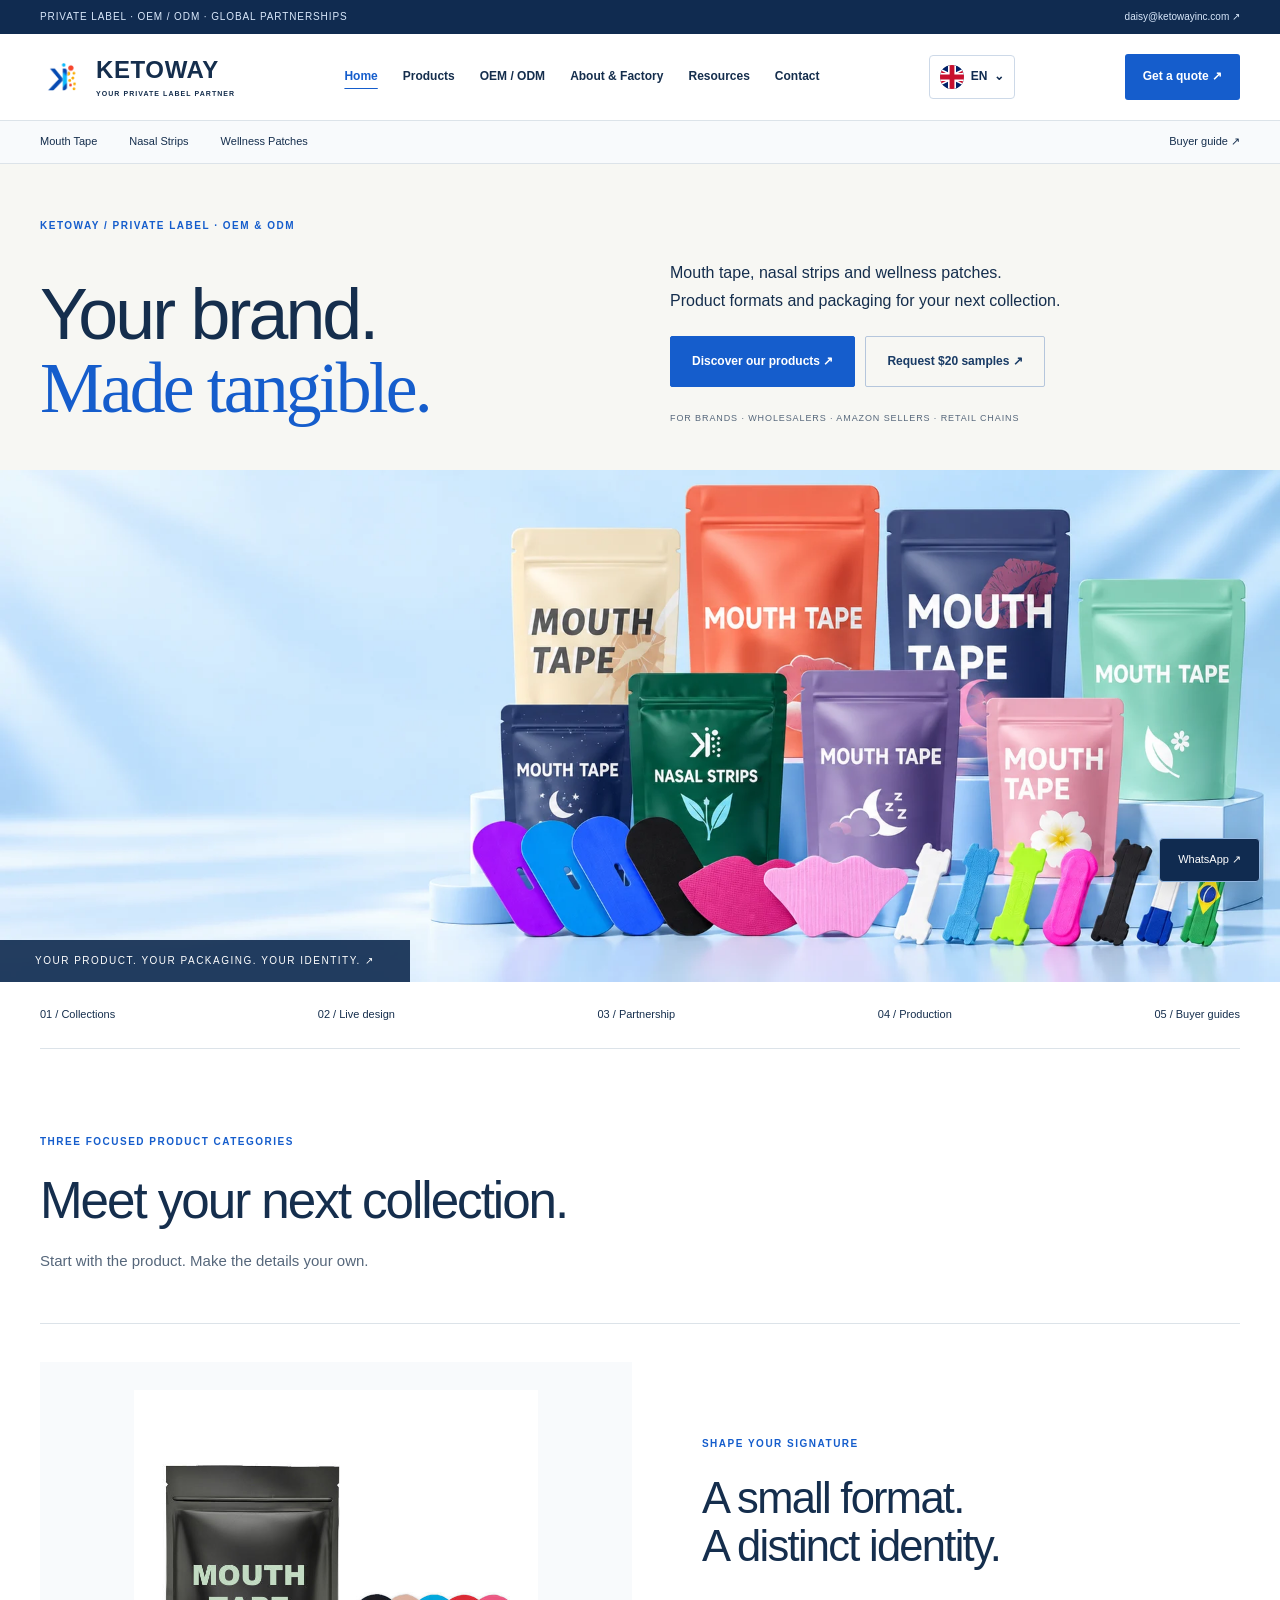
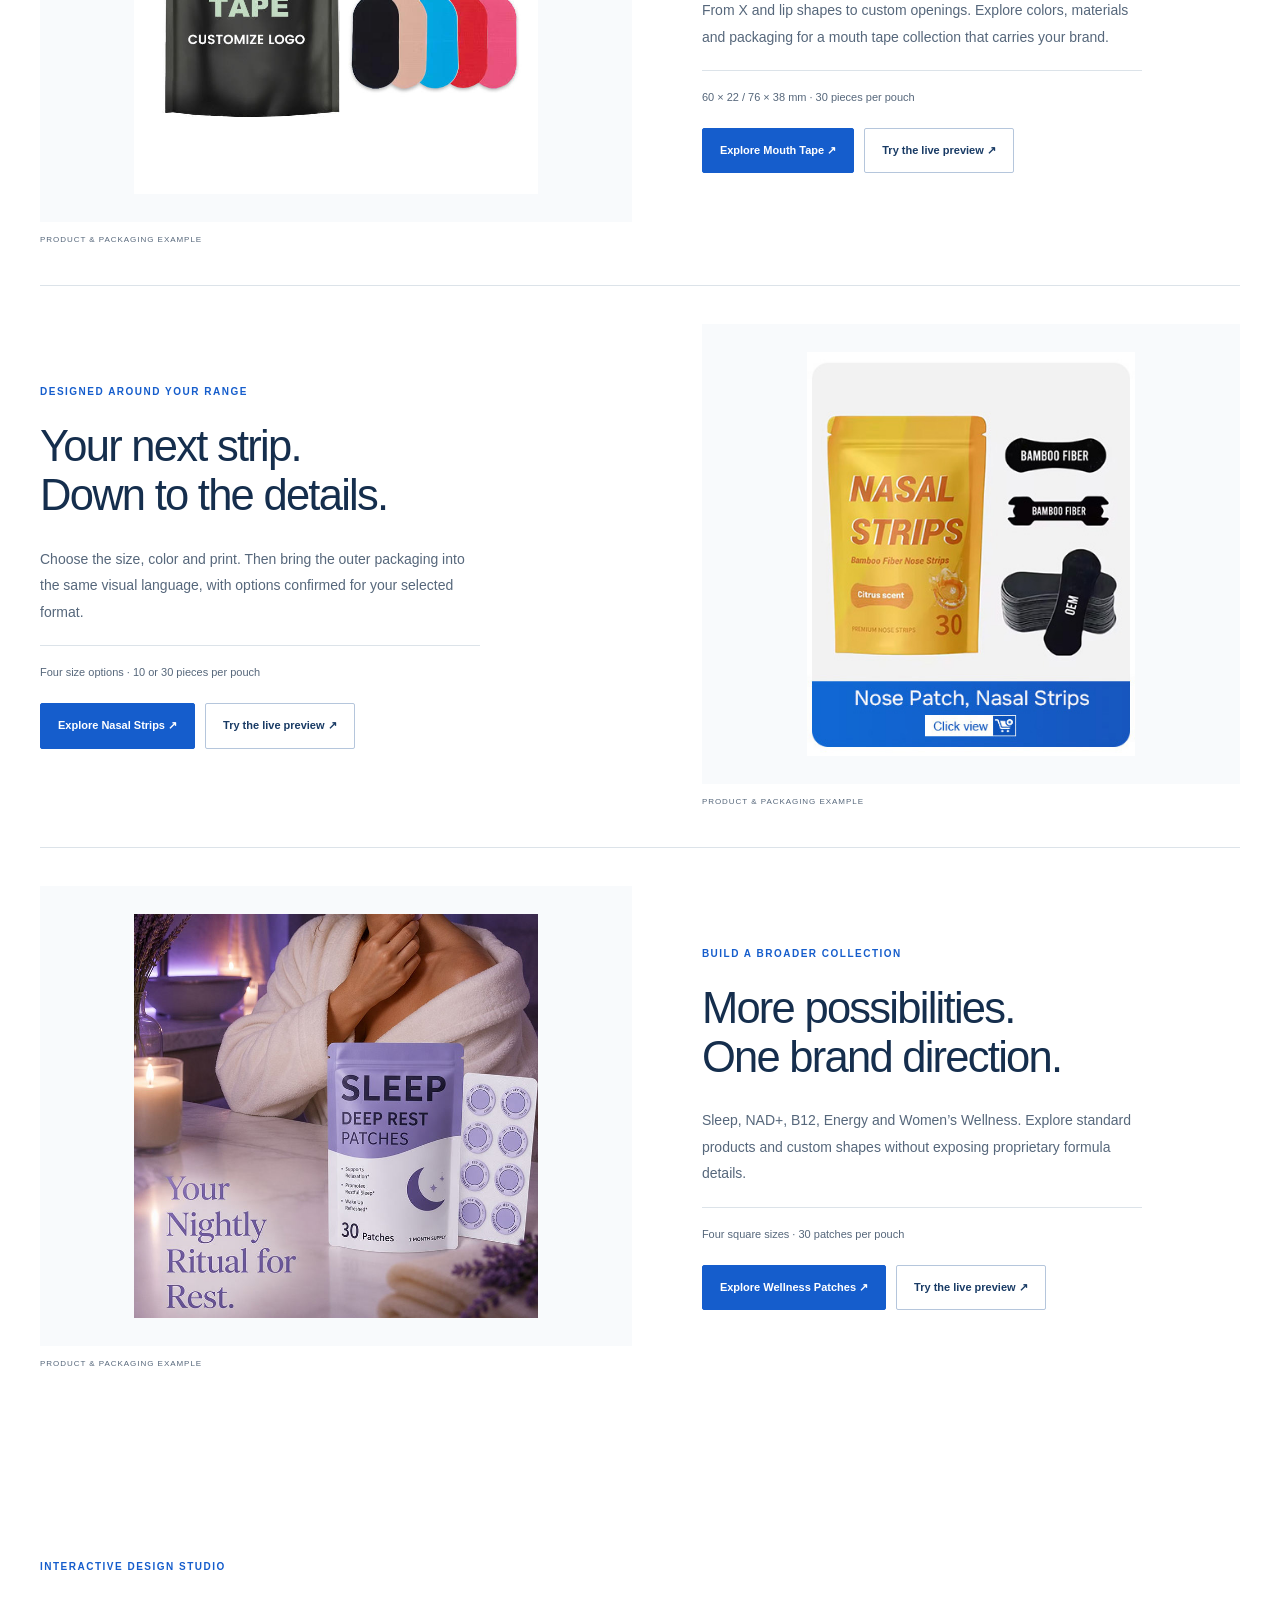
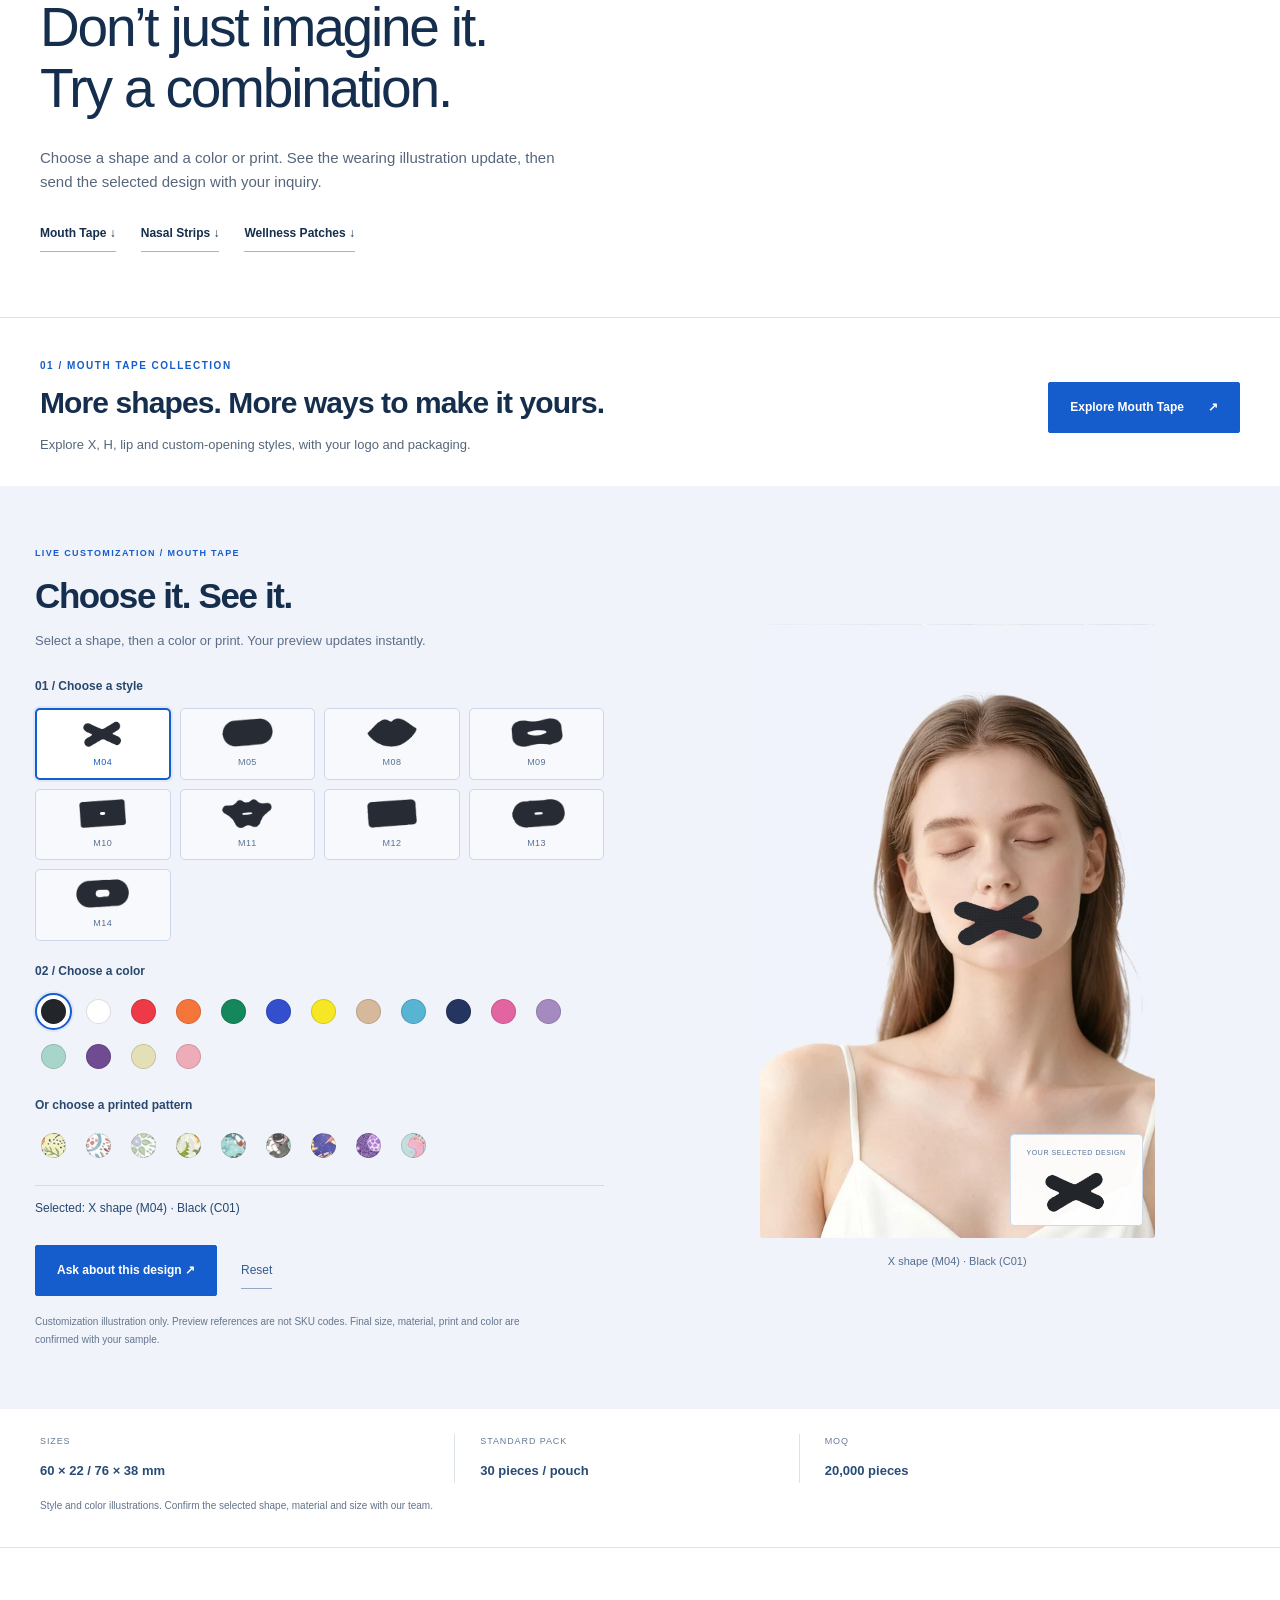
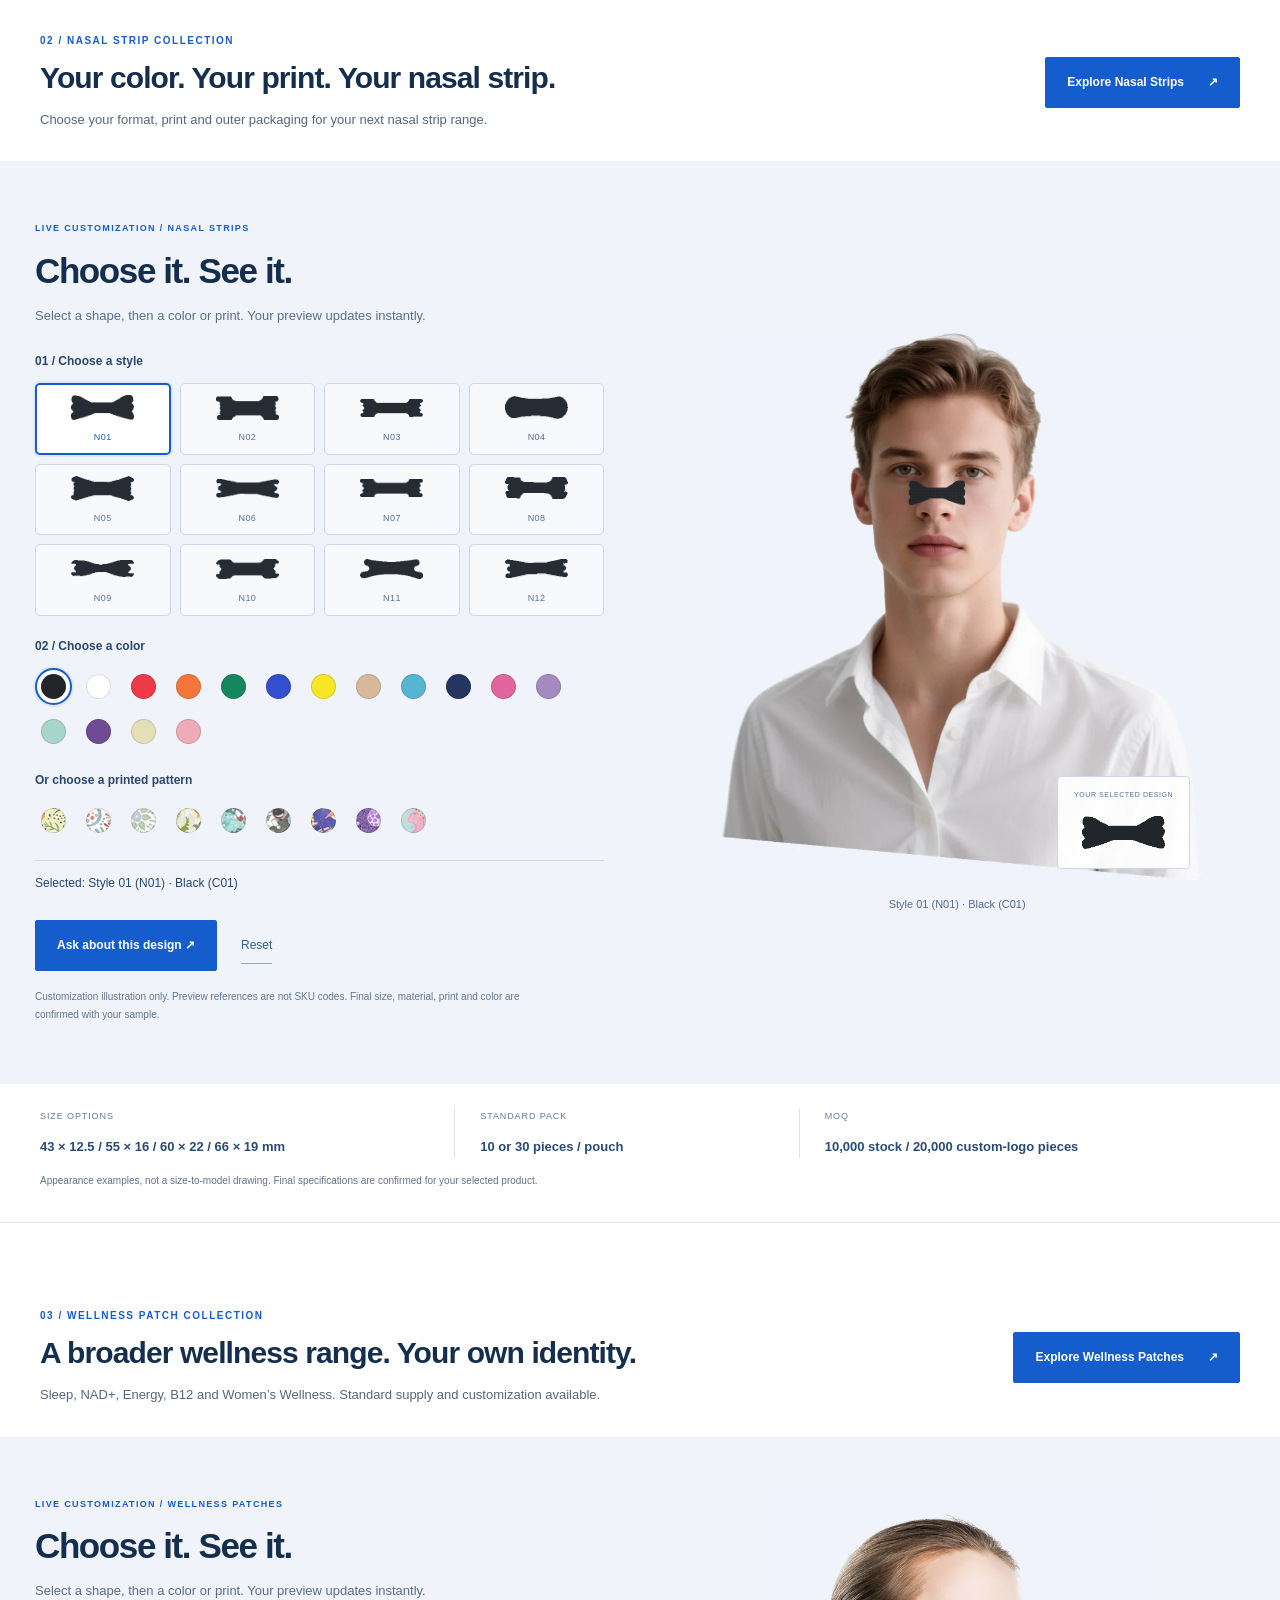
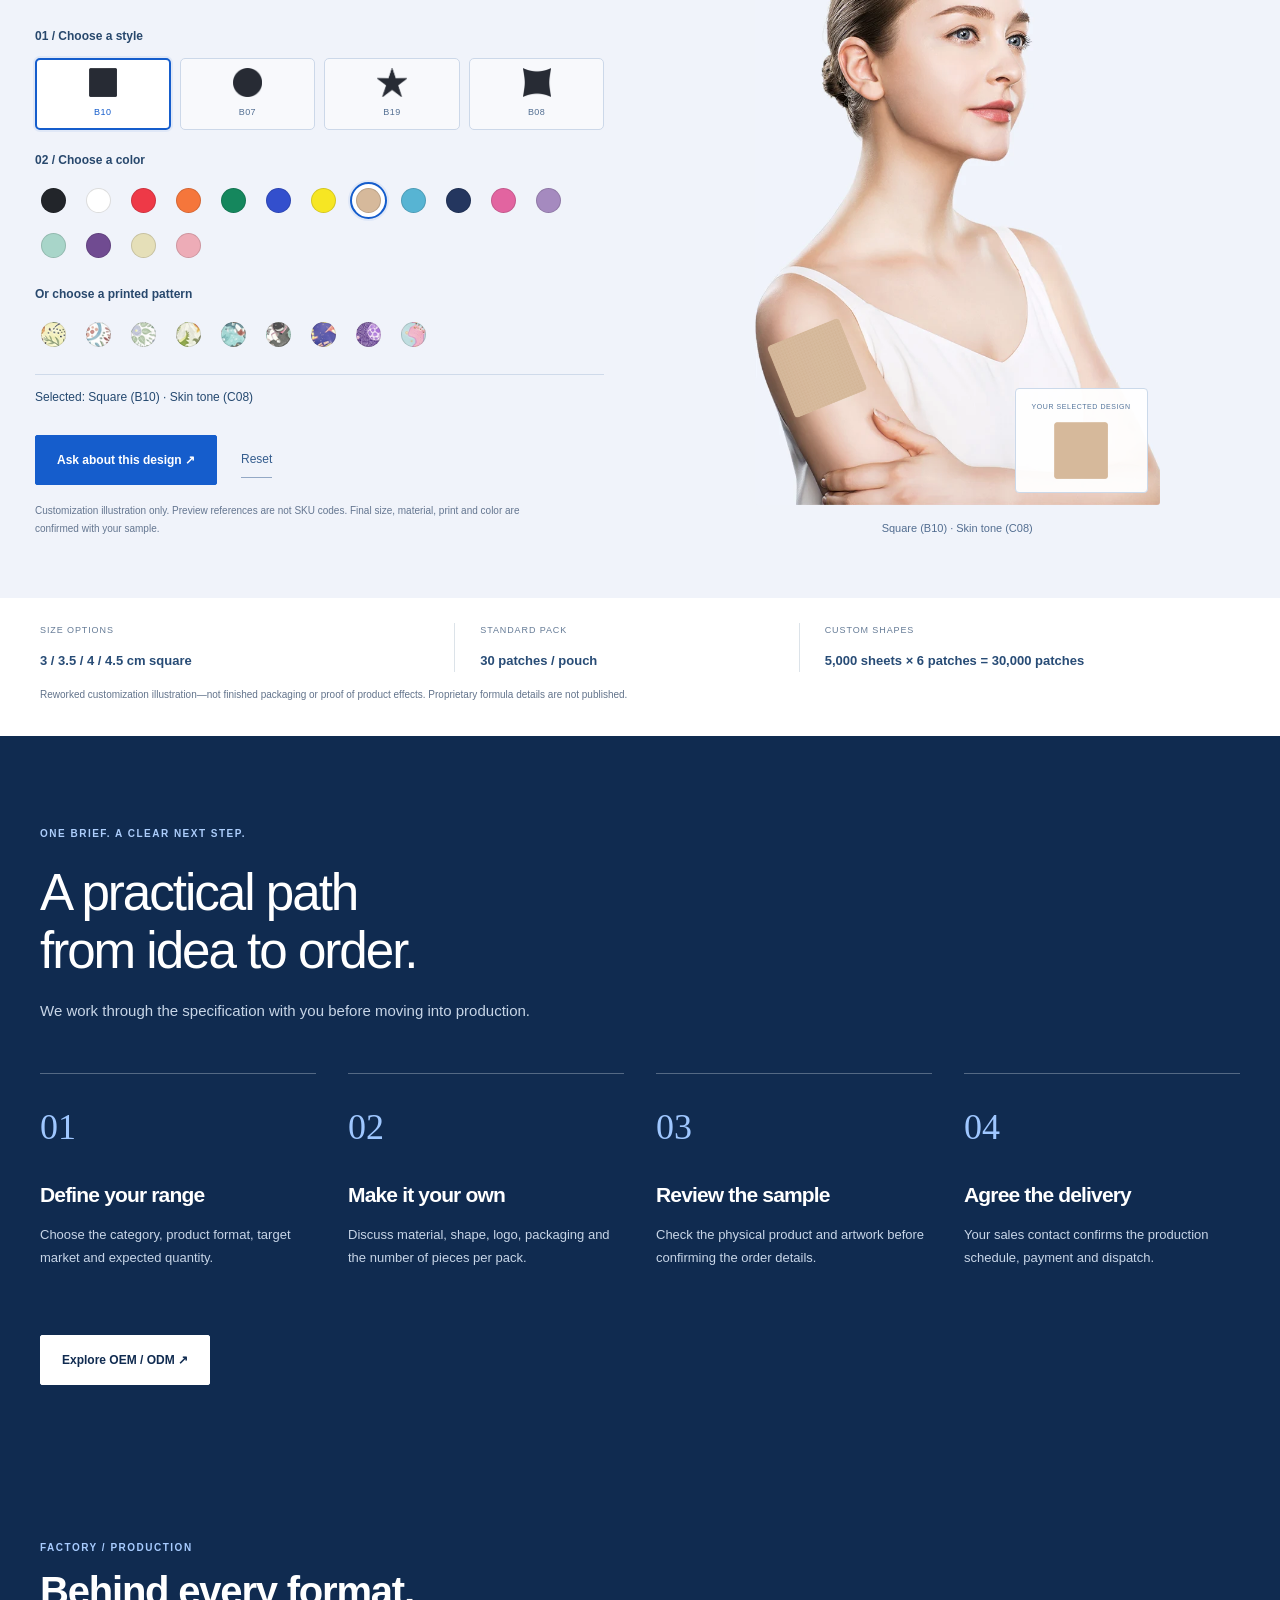
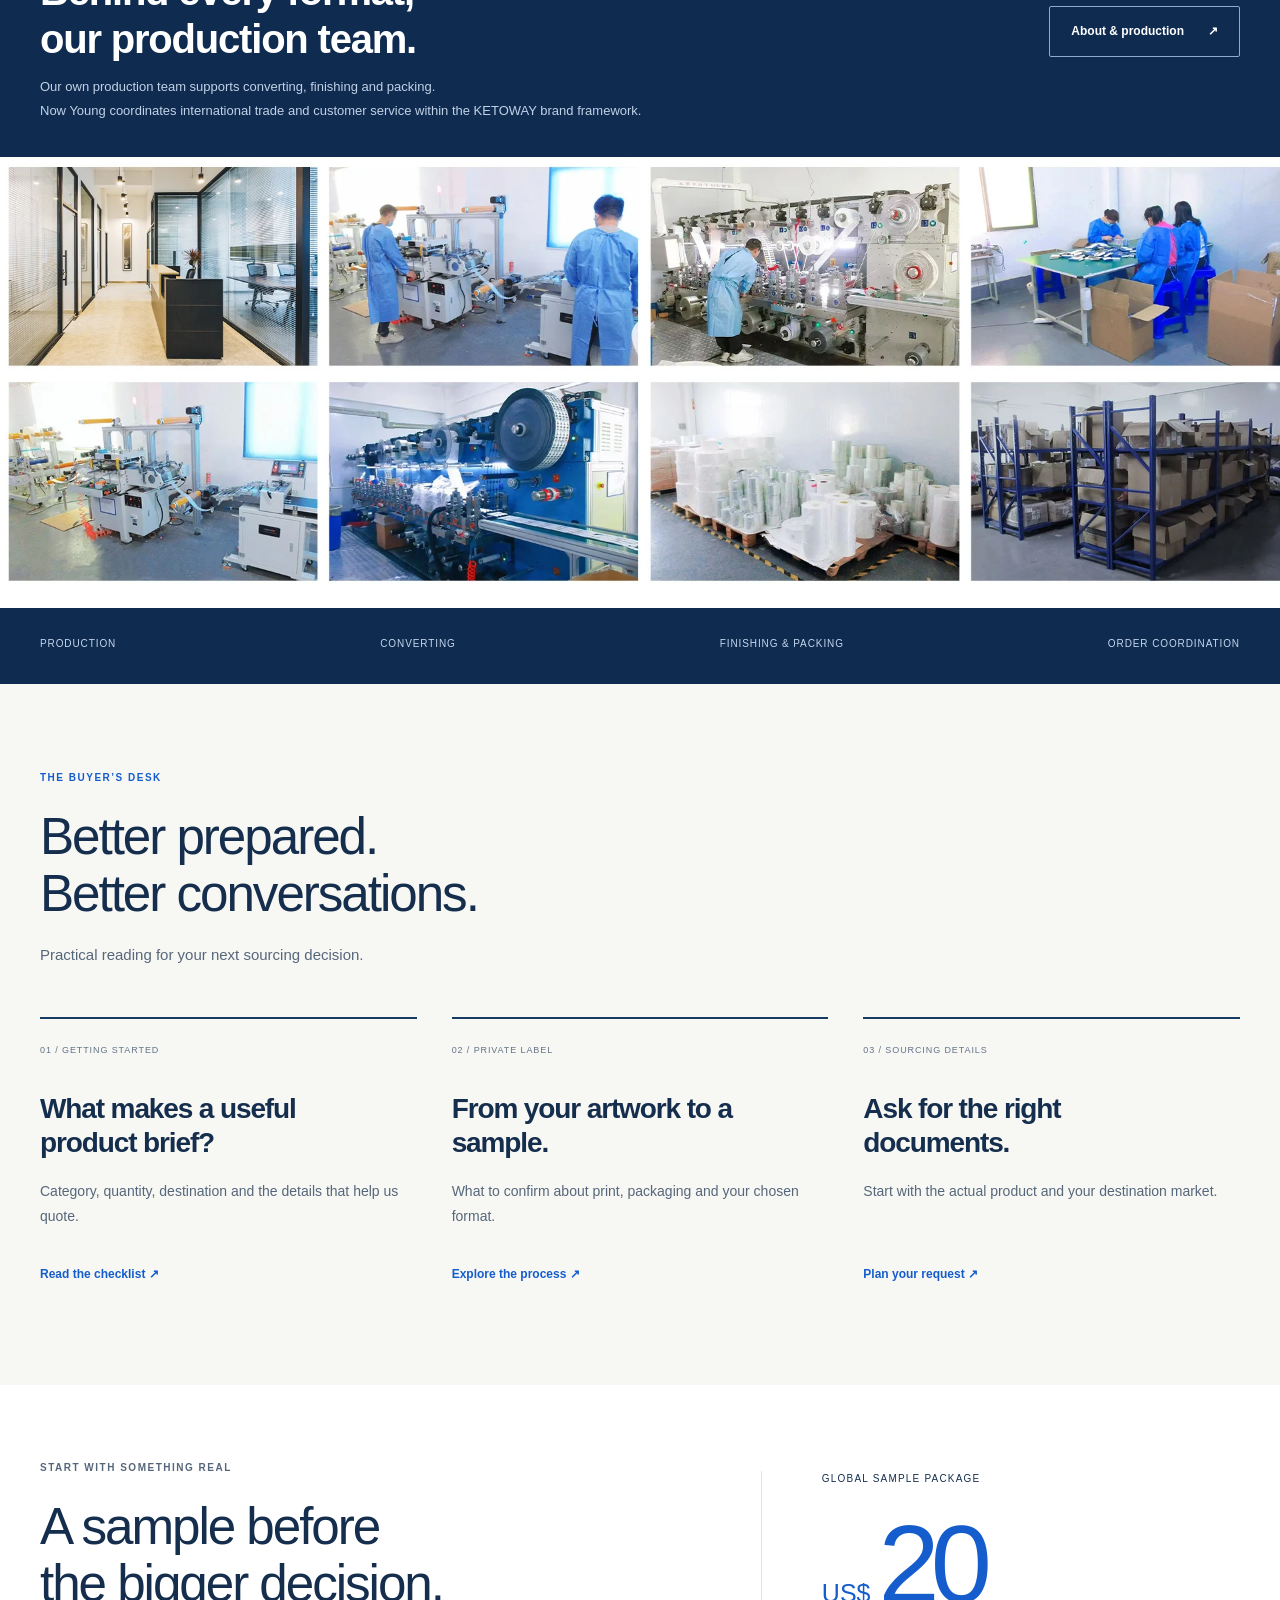
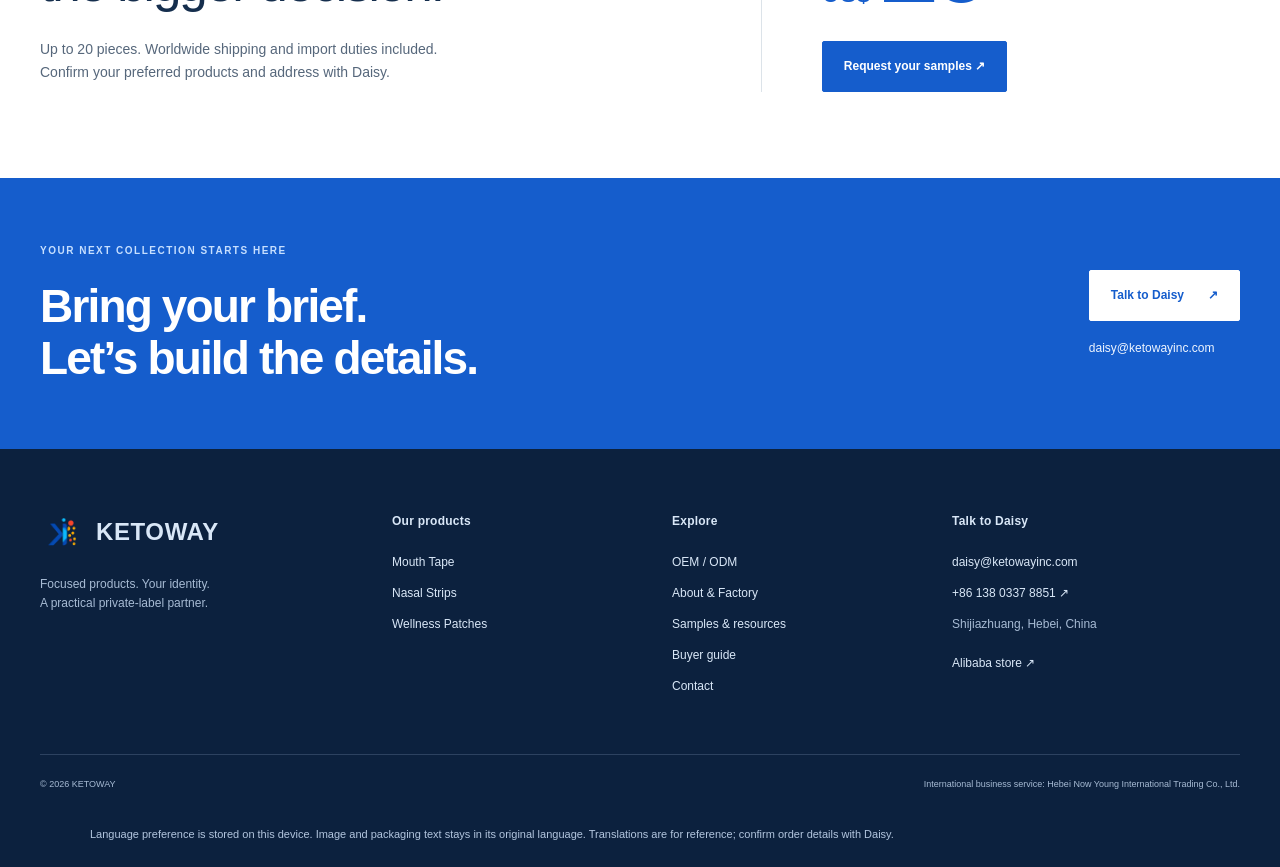
==== index.html @ 7898f2b7 "Add persistent five-language site translation with company flag assets" ====
<!doctype html><html lang="en"><head><meta charset="utf-8"><meta name="viewport" content="width=device-width,initial-scale=1"><meta name="description" content="Private-label mouth tape, nasal strips and wellness patches for brands, wholesalers, Amazon sellers and retailers. Explore KETOWAY customization and US$20 samples."><meta name="theme-color" content="#102b50"><title>Private Label Mouth Tape, Nasal Strips &amp; Wellness Patches | KETOWAY</title><link rel="canonical" href="https://www.ketowayinc.com/"><link rel="stylesheet" href="styles.css?v=20260922-studio"><link rel="icon" href="assets/ketoway-logo.png"><link rel="stylesheet" href="studio.css?v=20260922-studio"><link rel="stylesheet" href="languages.css?v=20260923-language"></head><body><a class="skip" href="#main">Skip to content</a><div class="topbar"><div class="container"><span>PRIVATE LABEL · OEM / ODM · GLOBAL PARTNERSHIPS</span><a href="mailto:daisy@ketowayinc.com">daisy@ketowayinc.com ↗</a></div></div><header><div class="container header-inner"><a class="brand" href="index.html" aria-label="KETOWAY home"><img class="" src="assets/ketoway-logo.png" alt="" loading="lazy" decoding="async"><strong>KETOWAY<small>YOUR PRIVATE LABEL PARTNER</small></strong></a><button id="menu-toggle" aria-label="Open navigation" aria-controls="main-nav" aria-expanded="false">☰</button><nav id="main-nav" aria-label="Main navigation"><a href="index.html" aria-current="page">Home</a><a href="products.html">Products</a><a href="oem.html">OEM / ODM</a><a href="factory.html">About & Factory</a><a href="resources.html">Resources</a><a href="contact.html">Contact</a></nav><a class="header-quote" href="contact.html">Get a quote ↗</a></div></header><nav class="category-rail" aria-label="Product shortcuts"><div class="container"><a href="mouth-tape.html">Mouth Tape</a><a href="nasal-strips.html">Nasal Strips</a><a href="functional-patches.html">Wellness Patches</a><a href="buyer-guide.html">Buyer guide ↗</a></div></nav><main id="main"><section class="studio-hero"><div class="studio-intro container"><p class="eyebrow">KETOWAY / PRIVATE LABEL · OEM & ODM</p><div><h1>Your brand.<br><em>Made tangible.</em></h1><div class="studio-pitch"><p>Mouth tape, nasal strips and wellness patches.<br>Product formats and packaging for your next collection.</p><div class="actions"><a class="button" href="#collections">Discover our products ↗</a><a class="button secondary" href="contact.html?request=Sample">Request $20 samples ↗</a></div><p class="studio-audience">FOR BRANDS · WHOLESALERS · AMAZON SELLERS · RETAIL CHAINS</p></div></div></div><a class="studio-panorama" href="products.html"><img src="assets/poster-collection.webp" alt="Company-owned mouth tape and nasal strip packaging collection" fetchpriority="high" width="1920" height="768"><span>YOUR PRODUCT. YOUR PACKAGING. YOUR IDENTITY. ↗</span></a></section>
<nav class="studio-jump container" aria-label="Homepage chapters"><a href="#collections">01 / Collections</a><a href="#customize">02 / Live design</a><a href="#partnership">03 / Partnership</a><a href="#production">04 / Production</a><a href="#buyer-journal">05 / Buyer guides</a></nav>
<section class="range-section container" id="collections"><div class="studio-section-heading"><p class="eyebrow">THREE FOCUSED PRODUCT CATEGORIES</p><h2>Meet your next collection.</h2><p>Start with the product. Make the details your own.</p></div><article class="range-story"><a class="range-photo" href="mouth-tape.html"><img src="assets/product-mouth-tape.jpg" alt="Mouth Tape product and packaging example" loading="lazy"><span>PRODUCT & PACKAGING EXAMPLE</span></a><div class="range-story-copy"><p class="eyebrow">SHAPE YOUR SIGNATURE</p><h2>A small format.<br>A distinct identity.</h2><p>From X and lip shapes to custom openings. Explore colors, materials and packaging for a mouth tape collection that carries your brand.</p><p class="range-spec">60 × 22 / 76 × 38 mm · 30 pieces per pouch</p><div class="actions"><a class="button" href="mouth-tape.html">Explore Mouth Tape ↗</a><a class="button secondary" href="#mouth-collection">Try the live preview ↗</a></div></div></article><article class="range-story"><a class="range-photo" href="nasal-strips.html"><img src="assets/nasal-packaging.jpg" alt="Nasal Strips product and packaging example" loading="lazy"><span>PRODUCT & PACKAGING EXAMPLE</span></a><div class="range-story-copy"><p class="eyebrow">DESIGNED AROUND YOUR RANGE</p><h2>Your next strip.<br>Down to the details.</h2><p>Choose the size, color and print. Then bring the outer packaging into the same visual language, with options confirmed for your selected format.</p><p class="range-spec">Four size options · 10 or 30 pieces per pouch</p><div class="actions"><a class="button" href="nasal-strips.html">Explore Nasal Strips ↗</a><a class="button secondary" href="#nasal-collection">Try the live preview ↗</a></div></div></article><article class="range-story"><a class="range-photo" href="functional-patches.html"><img src="assets/product-sleep-patches.jpg" alt="Wellness Patches product and packaging example" loading="lazy"><span>PRODUCT & PACKAGING EXAMPLE</span></a><div class="range-story-copy"><p class="eyebrow">BUILD A BROADER COLLECTION</p><h2>More possibilities.<br>One brand direction.</h2><p>Sleep, NAD+, B12, Energy and Women’s Wellness. Explore standard products and custom shapes without exposing proprietary formula details.</p><p class="range-spec">Four square sizes · 30 patches per pouch</p><div class="actions"><a class="button" href="functional-patches.html">Explore Wellness Patches ↗</a><a class="button secondary" href="#wellness-collection">Try the live preview ↗</a></div></div></article></section>
<section class="studio-custom-heading container" id="customize"><p class="eyebrow">INTERACTIVE DESIGN STUDIO</p><h2>Don’t just imagine it.<br>Try a combination.</h2><p>Choose a shape and a color or print. See the wearing illustration update, then send the selected design with your inquiry.</p><nav aria-label="Choose a live preview"><a href="#mouth-collection">Mouth Tape ↓</a><a href="#nasal-collection">Nasal Strips ↓</a><a href="#wellness-collection">Wellness Patches ↓</a></nav></section><section class="collection-poster" id="mouth-collection" aria-labelledby="mouth-collection-heading"><div class="container poster-heading"><div><p class="eyebrow">01 / MOUTH TAPE COLLECTION</p><h2 id="mouth-collection-heading">More shapes. More ways to make it yours.</h2><p>Explore X, H, lip and custom-opening styles, with your logo and packaging.</p></div><a class="button" href="mouth-tape.html">Explore Mouth Tape<span aria-hidden="true">↗</span></a></div><div class="configurator" data-configurator="mouth"><p class="config-placeholder">Loading interactive preview… <a href="mouth-tape.html">View product specifications</a></p><noscript><p>Enable JavaScript to choose a shape and color. Contact Daisy for a custom design.</p></noscript></div><div class="container"><div class="poster-facts"><div><span>SIZES</span><strong>60 × 22 / 76 × 38 mm</strong></div><div><span>STANDARD PACK</span><strong>30 pieces / pouch</strong></div><div><span>MOQ</span><strong>20,000 pieces</strong></div></div><p class="poster-note">Style and color illustrations. Confirm the selected shape, material and size with our team.</p></div></section><section class="collection-poster" id="nasal-collection" aria-labelledby="nasal-collection-heading"><div class="container poster-heading"><div><p class="eyebrow">02 / NASAL STRIP COLLECTION</p><h2 id="nasal-collection-heading">Your color. Your print. Your nasal strip.</h2><p>Choose your format, print and outer packaging for your next nasal strip range.</p></div><a class="button" href="nasal-strips.html">Explore Nasal Strips<span aria-hidden="true">↗</span></a></div><div class="configurator" data-configurator="nasal"><p class="config-placeholder">Loading interactive preview… <a href="nasal-strips.html">View product specifications</a></p><noscript><p>Enable JavaScript to choose a shape and color. Contact Daisy for a custom design.</p></noscript></div><div class="container"><div class="poster-facts"><div><span>SIZE OPTIONS</span><strong>43 × 12.5 / 55 × 16 / 60 × 22 / 66 × 19 mm</strong></div><div><span>STANDARD PACK</span><strong>10 or 30 pieces / pouch</strong></div><div><span>MOQ</span><strong>10,000 stock / 20,000 custom-logo pieces</strong></div></div><p class="poster-note">Appearance examples, not a size-to-model drawing. Final specifications are confirmed for your selected product.</p></div></section><section class="collection-poster" id="wellness-collection" aria-labelledby="wellness-collection-heading"><div class="container poster-heading"><div><p class="eyebrow">03 / WELLNESS PATCH COLLECTION</p><h2 id="wellness-collection-heading">A broader wellness range. Your own identity.</h2><p>Sleep, NAD+, Energy, B12 and Women’s Wellness. Standard supply and customization available.</p></div><a class="button" href="functional-patches.html">Explore Wellness Patches<span aria-hidden="true">↗</span></a></div><div class="configurator" data-configurator="body"><p class="config-placeholder">Loading interactive preview… <a href="functional-patches.html">View product specifications</a></p><noscript><p>Enable JavaScript to choose a shape and color. Contact Daisy for a custom design.</p></noscript></div><div class="container"><div class="poster-facts"><div><span>SIZE OPTIONS</span><strong>3 / 3.5 / 4 / 4.5 cm square</strong></div><div><span>STANDARD PACK</span><strong>30 patches / pouch</strong></div><div><span>CUSTOM SHAPES</span><strong>5,000 sheets × 6 patches = 30,000 patches</strong></div></div><p class="poster-note">Reworked customization illustration—not finished packaging or proof of product effects. Proprietary formula details are not published.</p></div></section>

<section class="partnership-section" id="partnership"><div class="container"><div class="studio-section-heading"><p class="eyebrow">ONE BRIEF. A CLEAR NEXT STEP.</p><h2>A practical path<br>from idea to order.</h2><p>We work through the specification with you before moving into production.</p></div><ol class="partnership-steps"><li><span>01</span><h3>Define your range</h3><p>Choose the category, product format, target market and expected quantity.</p></li><li><span>02</span><h3>Make it your own</h3><p>Discuss material, shape, logo, packaging and the number of pieces per pack.</p></li><li><span>03</span><h3>Review the sample</h3><p>Check the physical product and artwork before confirming the order details.</p></li><li><span>04</span><h3>Agree the delivery</h3><p>Your sales contact confirms the production schedule, payment and dispatch.</p></li></ol><a class="button" href="oem.html">Explore OEM / ODM ↗</a></div></section>
<div id="production"><section class="production-poster"><div class="container poster-heading"><div><p class="eyebrow">FACTORY / PRODUCTION</p><h2>Behind every format,<br>our production team.</h2><p>Our own production team supports converting, finishing and packing.<br>Now Young coordinates international trade and customer service within the KETOWAY brand framework.</p></div><a class="button secondary" href="factory.html">About & production<span aria-hidden="true">↗</span></a></div><a href="factory.html" class="production-art"><img src="assets/poster-production.webp" alt="Actual production, converting, packing and storage photographs supplied in our company storefront source files" width="1920" height="899" loading="lazy" decoding="async"></a><div class="container production-caption"><span>PRODUCTION</span><span>CONVERTING</span><span>FINISHING & PACKING</span><span>ORDER COORDINATION</span></div></section>
</div>
<section class="section studio-journal" id="buyer-journal"><div class="container"><div class="studio-section-heading"><p class="eyebrow">THE BUYER’S DESK</p><h2>Better prepared.<br>Better conversations.</h2><p>Practical reading for your next sourcing decision.</p></div><div class="journal-grid"><a href="buyer-guide.html#brief"><span>01 / GETTING STARTED</span><h3>What makes a useful product brief?</h3><p>Category, quantity, destination and the details that help us quote.</p><b>Read the checklist ↗</b></a><a href="buyer-guide.html#artwork"><span>02 / PRIVATE LABEL</span><h3>From your artwork to a sample.</h3><p>What to confirm about print, packaging and your chosen format.</p><b>Explore the process ↗</b></a><a href="buyer-guide.html#documents"><span>03 / SOURCING DETAILS</span><h3>Ask for the right documents.</h3><p>Start with the actual product and your destination market.</p><b>Plan your request ↗</b></a></div></div></section>
<section class="studio-sample"><div class="container"><div><p class="eyebrow">START WITH SOMETHING REAL</p><h2>A sample before<br>the bigger decision.</h2><p>Up to 20 pieces. Worldwide shipping and import duties included.<br>Confirm your preferred products and address with Daisy.</p></div><div class="studio-price"><span>GLOBAL SAMPLE PACKAGE</span><strong><small>US$</small>20</strong><a class="button" href="contact.html?request=Sample">Request your samples ↗</a></div></div></section><section class="cta"><div class="container cta-inner"><div><p class="eyebrow">YOUR NEXT COLLECTION STARTS HERE</p><h2>Bring your brief.<br>Let’s build the details.</h2></div><div><a class="button" href="contact.html">Talk to Daisy<span aria-hidden="true">↗</span></a><a class="email-link" href="mailto:daisy@ketowayinc.com">daisy@ketowayinc.com</a></div></div></section></main><footer><div class="container footer-grid"><div><a class="brand" href="index.html"><img class="" src="assets/ketoway-logo.png" alt="" loading="lazy" decoding="async"><strong>KETOWAY</strong></a><p>Focused products. Your identity.<br>A practical private-label partner.</p></div><div><h3>Our products</h3><a href="mouth-tape.html">Mouth Tape</a><a href="nasal-strips.html">Nasal Strips</a><a href="functional-patches.html">Wellness Patches</a></div><div><h3>Explore</h3><a href="oem.html">OEM / ODM</a><a href="factory.html">About & Factory</a><a href="resources.html">Samples & resources</a><a href="buyer-guide.html">Buyer guide</a><a href="contact.html">Contact</a></div><div><h3>Talk to Daisy</h3><a href="mailto:daisy@ketowayinc.com">daisy@ketowayinc.com</a><a href="https://wa.me/8613803378851" target="_blank" rel="noopener">+86 138 0337 8851 ↗</a><p>Shijiazhuang, Hebei, China</p><a href="https://ketoway.en.alibaba.com/" target="_blank" rel="noopener">Alibaba store ↗</a></div></div><div class="container footer-bottom"><span>© 2026 KETOWAY</span><span>International business service: Hebei Now Young International Trading Co., Ltd.</span></div><div class="language-note container" data-language-note></div></footer><a class="floating-contact" href="https://wa.me/8613803378851" target="_blank" rel="noopener" aria-label="Contact Daisy on WhatsApp">WhatsApp ↗</a><script src="script.js?v=20260922-studio"></script><script src="config-data.js?v=20260922-studio"></script><script src="configurator.js?v=20260922-studio"></script><script src="studio.js?v=20260922-studio"></script><script src="translations.js?v=20260923-language"></script><script src="languages.js?v=20260923-language"></script></body></html>
---- styles.css ----
/* KETOWAY preview: independent multi-page layout using owned product assets. */
:root{--ink:#173b34;--muted:#64726c;--green:#17594c;--dark:#123e37;--lime:#d5edac;--paper:#fdfdf9;--tint:#f0f3ec;--line:#dce3d9;--orange:#b46c32;--width:1240px}*{box-sizing:border-box}html{scroll-behavior:smooth;scroll-padding-top:100px}body{margin:0;background:var(--paper);color:var(--ink);font-family:Arial,"Microsoft YaHei",sans-serif;line-height:1.6}img{display:block;max-width:100%}a{color:inherit;text-decoration:none}button,input,select,textarea{font:inherit}button,a{-webkit-tap-highlight-color:transparent}a:focus-visible,button:focus-visible,summary:focus-visible{outline:3px solid #d48430;outline-offset:5px}[hidden]{display:none!important}.container{width:min(var(--width),calc(100% - 80px));margin:auto}.skip{position:fixed;top:-100px;background:white;padding:12px;z-index:100}.skip:focus{top:0}.preview-bar{background:#fff0d8;color:#69491e;text-align:center;font-size:11px;letter-spacing:.06em;padding:6px 15px}.preview-bar span{margin-left:15px;letter-spacing:0}.topbar{background:var(--dark);color:#dfede4;font-size:11px;letter-spacing:.08em}.topbar .container{display:flex;justify-content:space-between;padding-block:9px}.topbar a{letter-spacing:0}header{position:sticky;top:0;z-index:30;background:rgba(253,253,249,.97);border-bottom:1px solid var(--line)}.header-inner{display:flex;align-items:center;justify-content:space-between;gap:24px;min-height:90px}.brand{display:flex;align-items:center;gap:9px}.brand img{object-fit:contain}.brand strong{font-size:22px;letter-spacing:.035em;line-height:1}.brand small{display:block;font-size:7px;letter-spacing:.14em;margin-top:8px}nav{display:flex;gap:24px}nav a{font-size:13px;font-weight:600}nav a:hover,nav a[aria-current]{color:var(--green);text-decoration:underline;text-underline-offset:8px}.header-quote{background:var(--green);color:#fff;font-size:12px;font-weight:700;padding:12px 18px;border-radius:4px;white-space:nowrap}#menu-toggle{display:none}h1,h2,h3,p{margin-top:0}h1,h2,h3{line-height:1.1;letter-spacing:-.045em}h1{font-size:clamp(44px,5.1vw,76px);font-weight:600;margin-bottom:26px}h2{font-size:clamp(32px,3.3vw,48px);font-weight:500;margin-bottom:26px}h3{font-size:22px;font-weight:600;letter-spacing:-.025em}p{margin-bottom:20px}em{font-style:normal;color:#487963}.eyebrow{font-size:10px!important;letter-spacing:.17em;font-weight:700;color:var(--green);line-height:1.6;margin-bottom:22px}.lead{font-size:17px;color:var(--muted);line-height:1.8;max-width:530px}.button{display:inline-flex;align-items:center;justify-content:space-between;gap:28px;padding:16px 23px;background:var(--green);color:white;border:1px solid var(--green);border-radius:4px;font-size:13px;line-height:1.4;font-weight:600;cursor:pointer;transition:background .2s,transform .2s}.button:hover{background:#0c4137;transform:translateY(-2px)}.button.secondary{background:transparent;color:var(--ink);border-color:#a5b5a9}.button.secondary:hover{background:#e4eadf}.actions{display:flex;flex-wrap:wrap;gap:12px}.hero{background:#edf1e8;overflow:hidden}.hero-grid{display:grid;grid-template-columns:1fr 1fr;gap:60px;align-items:center;min-height:650px;padding-block:64px}.hero-copy>p:not(.eyebrow){max-width:490px;color:var(--muted);font-size:16px;line-height:1.8;margin-bottom:30px}.hero-foot{font-size:10px;margin-top:38px;color:var(--muted);display:flex;gap:8px;align-items:center}.dot{width:7px;height:7px;background:var(--green);border-radius:50%;display:inline-block}.hero-art{position:relative;padding:10px 10px 55px 25px}.hero-photo{position:relative;background:white;border-radius:110px 8px 8px 8px;overflow:hidden}.hero-photo>img{width:100%;height:435px;object-fit:contain;padding:12px}.image-note{display:block;padding:10px 22px 15px;font-size:9px;letter-spacing:.18em;text-align:right}.hero-factory{position:absolute;bottom:0;left:0;display:flex;align-items:center;background:var(--dark);color:white;border:5px solid #edf1e8;max-width:95%;box-shadow:0 12px 30px #123e3714}.hero-factory img{width:120px;height:95px;object-fit:cover}.hero-factory span{padding:15px 24px}.hero-factory small{display:block;font-size:8px;letter-spacing:.1em;color:#b9cec2;margin-bottom:7px}.hero-factory strong{font-size:13px}.hero-stamp{position:absolute;right:-10px;top:-10px;background:var(--lime);width:87px;height:87px;display:flex;flex-direction:column;align-items:center;justify-content:center;border-radius:50%;font-size:24px;font-weight:700;line-height:1.1;transform:rotate(10deg)}.hero-stamp small{font-size:12px}.service-strip{border-bottom:1px solid var(--line)}.service-strip .container{display:grid;grid-template-columns:repeat(4,1fr);gap:22px;padding-block:23px;font-size:12px}.section{padding:95px 0}.section.compact{padding-top:20px;padding-bottom:65px}.tint{background:var(--tint)}.dark{background:var(--dark);color:#fff}.dark .eyebrow{color:var(--lime)}.section-heading{display:flex;align-items:flex-end;justify-content:space-between;gap:55px;margin-bottom:42px}.section-heading h2{margin-bottom:0}.section-heading>p{max-width:380px;font-size:14px;color:var(--muted);margin:0}.dark .section-heading>p{color:#c0d0c5}.product-grid{display:grid;grid-template-columns:repeat(3,minmax(0,1fr));gap:25px}.product-card{background:white;border:1px solid var(--line);border-radius:7px;overflow:hidden}.product-image{display:block;position:relative;background:#f7f8f3;border-bottom:1px solid var(--line);overflow:hidden}.product-image img{width:100%;height:300px;object-fit:contain;transition:transform .3s}.product-image:hover img{transform:scale(1.035)}.index{position:absolute;z-index:1;top:15px;left:15px;width:30px;height:30px;border-radius:50%;background:#ffffffeb;display:grid;place-items:center;font-size:10px;border:1px solid var(--line)}.product-copy{padding:28px}.product-copy .eyebrow{font-size:8px!important;margin-bottom:12px}.product-copy h3{font-size:27px;margin-bottom:17px}.product-copy>p:not(.eyebrow){font-size:13px;color:var(--muted);min-height:65px}.text-link{display:flex;align-items:center;justify-content:space-between;gap:12px;font-size:12px;font-weight:700;color:var(--green);padding-top:15px;border-top:1px solid var(--line)}.text-link:hover{text-decoration:underline}.split{display:grid;grid-template-columns:1fr 1fr;gap:90px;align-items:start}.custom-grid{display:grid;grid-template-columns:1fr 1fr;gap:25px}.custom-grid article{border-top:1px solid #becbbd;padding-top:20px}.custom-grid article>span{font-size:11px;color:var(--green)}.custom-grid h3{margin:25px 0 12px}.custom-grid p{font-size:13px;color:var(--muted)}.steps{display:grid;grid-template-columns:repeat(4,1fr);list-style:none;padding:0;margin:0;border-top:1px solid var(--line);gap:30px}.steps li{padding-top:25px}.steps li>span{font-size:13px;display:grid;place-items:center;width:40px;height:40px;border:1px solid #a9bbae;border-radius:50%;margin-bottom:28px}.steps h3{font-size:19px}.steps p{font-size:13px;color:var(--muted);margin-bottom:0}.factory-gallery{display:grid;grid-template-columns:1.35fr 1fr 1fr;gap:18px}.factory-gallery figure{margin:0;min-width:0}.factory-gallery img{width:100%;height:310px;object-fit:cover;border-radius:5px}.factory-gallery figcaption{font-size:10px;margin-top:16px;letter-spacing:.04em}.section-bottom{display:flex;justify-content:space-between;align-items:center;gap:25px;margin-top:38px}.section-bottom p{font-size:12px;margin:0;color:#bfd0c5}.dark .button.secondary{color:#fff;border-color:#63897b}.dark .button.secondary:hover{background:#23554a}.three-grid,.four-grid{display:grid;gap:20px;grid-template-columns:repeat(3,minmax(0,1fr))}.four-grid{grid-template-columns:repeat(4,minmax(0,1fr))}.info-card{padding:30px;border:1px solid var(--line);border-radius:5px}.info-card p{color:var(--muted);font-size:13px;margin-bottom:0}.icon-text{font-size:26px;color:var(--green);display:block;margin-bottom:35px}.dark .info-card{border-color:#42665b}.dark .info-card p{color:#c0d0c5}.dark .icon-text{color:var(--lime)}.placeholder{display:flex;gap:16px;align-items:flex-start;border:1px dashed #c1ac85;background:#fbf6ec;padding:26px;border-radius:5px;color:#705735}.placeholder-code{flex-shrink:0;font-size:23px;font-weight:500;min-width:28px;line-height:1.2}.placeholder small{font-size:8px;letter-spacing:.07em}.placeholder h3{font-size:18px;line-height:1.3;margin:12px 0}.placeholder p{font-size:12px;margin:0;line-height:1.7}.sample-block{display:grid;grid-template-columns:1fr 1fr;gap:100px;align-items:center}.sample-block h2{font-size:62px}.sample-block h2 span{display:block;font-size:16px;letter-spacing:0;margin-top:16px}.sample-block p{font-size:14px;color:var(--muted)}.fine{font-size:11px!important;color:var(--muted);line-height:1.7}.faq{border-top:1px solid var(--line)}.faq details{border-bottom:1px solid var(--line);padding:20px 0}.faq summary{cursor:pointer;display:flex;justify-content:space-between;gap:20px;font-size:15px;font-weight:600;list-style:none}.faq summary::-webkit-details-marker{display:none}.faq details[open] summary span{transform:rotate(45deg)}.faq p{font-size:13px;color:var(--muted);margin:17px 0 0}.cta{background:var(--lime);padding:65px 0}.cta-inner{display:flex;align-items:center;justify-content:space-between;gap:40px}.cta h2{margin:0}.email-link{display:block;margin-top:18px;font-size:12px}footer{background:#112f29;color:#d9e4dc;padding:65px 0 0}.footer-grid{display:grid;grid-template-columns:1.3fr 1fr 1fr 1.2fr;gap:40px}.footer-grid .brand{margin-bottom:25px}.footer-grid p{font-size:12px;color:#a9c1b4}.footer-grid h3{font-size:12px;letter-spacing:.02em;margin-bottom:24px}.footer-grid>div>a:not(.brand){display:block;font-size:12px;margin-bottom:12px}.footer-bottom{border-top:1px solid #365249;margin-top:45px;padding-block:22px;display:flex;justify-content:space-between;gap:15px;font-size:9px;color:#a9c1b4}.floating-contact{position:fixed;bottom:18px;right:20px;z-index:25;background:var(--green);border:1px solid #c9deca;color:white;padding:12px 18px;border-radius:30px;font-size:12px;box-shadow:0 5px 20px #0002}.breadcrumb{display:flex;gap:12px;font-size:11px;color:var(--muted);padding-top:25px}.page-intro{padding:50px 0 40px}.page-intro h1{font-size:clamp(40px,4.5vw,64px)}.page-intro .container>p:last-child{max-width:690px;color:var(--muted);font-size:16px}.table-wrap{overflow:auto}table{border-collapse:collapse;width:100%;font-size:13px;background:white;min-width:650px}caption{text-align:left;font-size:11px;padding-bottom:15px;color:var(--muted)}th,td{padding:23px;text-align:left;border-bottom:1px solid var(--line)}thead{background:#e5ecdf}table .text-link{border:0;padding:0;white-space:nowrap}.product-detail{display:grid;grid-template-columns:1fr 1fr;gap:65px;align-items:start;padding-top:30px}.detail-image{background:#f3f4ee;padding:20px;border-radius:6px}.detail-image img{width:100%;height:440px;object-fit:contain;background:white}.detail-image p{font-size:10px;margin:18px 0 0;color:var(--muted)}.detail-copy{padding-top:15px}.detail-copy h1{font-size:clamp(40px,4vw,59px)}.detail-copy .lead{font-size:15px}.tags{display:flex;gap:8px;flex-wrap:wrap;margin:25px 0}.tags span{border:1px solid #cdd9c8;padding:6px 10px;border-radius:3px;font-size:10px}.detail-benefits{margin-bottom:28px}.detail-benefits p{font-size:12px;border-bottom:1px solid var(--line);padding:12px 0;margin:0;color:var(--muted)}.detail-benefits b{color:var(--ink);display:inline-block;margin-right:12px}.detail-copy .fine{margin-top:20px}.detail-nav{background:var(--tint);border-block:1px solid var(--line);padding:18px 0}.detail-nav .container{display:flex;gap:36px;flex-wrap:wrap}.detail-nav a{font-size:12px}.spec-list{margin:0}.spec-list>div{display:grid;grid-template-columns:.8fr 1.2fr;gap:25px;padding:20px 0;border-bottom:1px solid var(--line)}.spec-list>div:first-child{border-top:1px solid var(--line)}dt{font-size:12px;font-weight:600}dd{font-size:13px;color:var(--muted);margin:0}.format-grid{display:grid;grid-template-columns:repeat(3,minmax(0,1fr));gap:20px}.format-card{background:white;border:1px solid var(--line);padding:20px}.format-number{font-size:10px;color:var(--muted)}.image-pending{height:150px;display:flex;flex-direction:column;align-items:center;justify-content:center;background:repeating-linear-gradient(135deg,#f7f4ed,#f7f4ed 10px,#f1eee5 10px,#f1eee5 11px);margin:16px 0 24px;color:#8a795a;font-size:30px}.image-pending small{font-size:8px;margin-top:12px;letter-spacing:.08em}.format-card h3{font-size:18px;min-height:40px}.space-top{margin-top:25px}.wide-photo{position:relative}.wide-photo img{width:100%;height:380px;object-fit:cover;border-radius:5px}.wide-photo span{position:absolute;left:30px;bottom:25px;background:var(--dark);color:#fff;padding:12px 20px;font-size:11px;letter-spacing:.06em}.stack{display:grid;gap:20px}.contact-grid{display:grid;grid-template-columns:.8fr 1.2fr;gap:65px}.contact-panel{background:var(--dark);color:white;padding:40px;border-radius:5px}.contact-panel .eyebrow{color:var(--lime)}.contact-panel dl{margin:35px 0}.contact-panel dt{color:#bed1c4;font-size:10px;margin-top:25px}.contact-panel dd{color:white;margin-top:7px;font-size:14px;overflow-wrap:anywhere}.contact-panel .text-link{color:var(--lime);border-color:#47675a}form h2{font-size:32px}form label{display:grid;gap:8px;font-size:11px;font-weight:600;margin-bottom:20px}.form-grid{display:grid;grid-template-columns:1fr 1fr;gap:0 20px}input,select,textarea{width:100%;min-width:0;padding:12px;border:1px solid #cbd7c7;background:white;color:var(--ink);border-radius:3px;font-size:14px}input:focus,select:focus,textarea:focus{outline:2px solid #609b79;outline-offset:1px}textarea{resize:vertical}form .fine{margin-top:20px}#form-status{font-size:13px}
@media(min-width:1600px){.hero-grid{min-height:720px}}
@media(max-width:1100px){.container{width:calc(100% - 48px)}.header-inner{gap:14px}nav{gap:15px}nav a{font-size:11px}.header-quote{display:none}.hero-grid{gap:28px}.hero-photo>img{height:360px}.hero-stamp{right:-5px}.split,.sample-block{gap:45px}.product-copy{padding:22px}.product-image img{height:250px}.product-copy h3{font-size:24px}.four-grid{grid-template-columns:repeat(2,minmax(0,1fr))}.three-grid{gap:14px}.placeholder{padding:20px}.contact-grid{gap:30px}}
@media(max-width:780px){.container{width:calc(100% - 36px)}.preview-bar{font-size:9px}.preview-bar span{display:block;margin:2px 0 0}.topbar .container{font-size:9px;gap:10px;letter-spacing:0}.header-inner{min-height:74px}.brand strong{font-size:20px}.brand img{width:42px}#menu-toggle{display:block;padding:8px 12px;border:1px solid var(--line);background:transparent;color:var(--ink);border-radius:3px;font-size:22px}#main-nav{display:none;position:absolute;top:100%;left:0;right:0;background:var(--paper);border-bottom:1px solid var(--line);padding:20px;box-shadow:0 15px 20px #0001}#main-nav.is-open{display:grid;grid-template-columns:1fr 1fr;gap:0}#main-nav a{font-size:14px;padding:14px}.hero-grid{grid-template-columns:1fr;padding-block:40px 45px;gap:35px}.hero h1{font-size:54px}.hero-art{max-width:540px;width:100%;margin:auto;padding-left:10px}.hero-photo>img{height:340px}.hero-foot{margin-top:25px}.hero-copy>p:not(.eyebrow){font-size:14px}.hero-stamp{width:72px;height:72px;font-size:20px;right:0}.service-strip .container{grid-template-columns:1fr 1fr;gap:14px;font-size:10px}.section{padding:62px 0}.section-heading{display:block;margin-bottom:30px}.section-heading>p{margin-top:22px}.product-grid{grid-template-columns:1fr}.product-card{display:grid;grid-template-columns:1fr 1fr}.product-image{border:0;border-right:1px solid var(--line);display:flex;align-items:center}.product-image img{height:290px}.product-copy>p:not(.eyebrow){min-height:0}.split,.sample-block,.contact-grid,.product-detail{grid-template-columns:1fr;gap:35px}.three-grid{grid-template-columns:1fr}.steps{grid-template-columns:1fr 1fr;gap:30px}.factory-gallery{grid-template-columns:1fr 1fr}.factory-gallery figure:first-child{grid-column:1/-1}.factory-gallery img{height:230px}.factory-gallery figure:first-child img{height:320px}.section-bottom{align-items:flex-start;flex-direction:column}.sample-block{gap:30px}.sample-block h2{font-size:50px}.cta-inner{display:block}.cta-inner>div:last-child{margin-top:30px}.footer-grid{grid-template-columns:1fr 1fr;gap:32px}.footer-bottom{flex-direction:column;gap:5px;padding-bottom:75px}.page-intro{padding-top:35px}.format-grid{grid-template-columns:repeat(2,minmax(0,1fr))}.detail-image img{height:350px}.detail-nav .container{gap:18px}.detail-nav a{font-size:10px}.contact-panel{padding:30px}.wide-photo img{height:280px}.wide-photo span{left:15px;font-size:9px;max-width:85%}}
@media(max-width:450px){h1{font-size:42px}.hero h1{font-size:49px}.hero-copy .button{font-size:11px;padding:14px;gap:13px}.hero-photo>img{height:295px}.hero-factory img{width:88px;height:78px}.hero-factory span{padding:12px}.hero-factory strong{font-size:11px}.hero-factory small{font-size:7px}.product-card{display:block}.product-image img{height:310px}.product-image{border-right:0;border-bottom:1px solid var(--line)}.product-copy{padding:25px}.custom-grid{gap:20px}.custom-grid h3{font-size:19px}.steps h3{font-size:17px}.steps p{font-size:12px}.factory-gallery img{height:160px}.factory-gallery figure:first-child img{height:240px}.factory-gallery figcaption{font-size:8px}.four-grid{grid-template-columns:1fr}.format-grid{grid-template-columns:1fr}.spec-list>div{grid-template-columns:1fr;gap:9px}.form-grid{grid-template-columns:1fr}.contact-panel h2{font-size:34px}.footer-grid{gap:30px 15px}.footer-grid>div:first-child,.footer-grid>div:last-child{grid-column:1/-1}.detail-image img{height:300px}.detail-copy .actions .button{width:100%}.topbar .container>span{font-size:8px}.section.compact{padding-bottom:40px}}
@media(prefers-reduced-motion:reduce){html{scroll-behavior:auto}*,*::before,*::after{transition:none!important}}

/* Blue-white precision manufacturing direction. Local fonts; no tracking or external font requests. */
:root{--ink:#132b4b;--muted:#586b82;--green:#155dcc;--dark:#102b50;--lime:#b9dcff;--paper:#fff;--tint:#f3f7fc;--line:#dce5ef;--width:1280px}
body{font-family:Arial,Helvetica,sans-serif;-webkit-font-smoothing:antialiased}header{background:#fffffff5;backdrop-filter:blur(14px)}.topbar{background:#102b50;color:#d9e8fb}.topbar .container{padding-block:9px;font-size:10px;letter-spacing:.09em}.header-inner{min-height:86px}.brand img{width:47px;height:36px}.brand strong{font-size:24px;letter-spacing:.025em}.brand small{font-size:7px;letter-spacing:.15em}nav{gap:25px}nav a{font-size:12px}.header-quote{border-radius:3px;padding:13px 18px}h1,h2,h3{letter-spacing:-.045em}h1{font-weight:600}h2{font-size:clamp(32px,3.5vw,48px);line-height:1.12;font-weight:600}h3{line-height:1.2}.eyebrow{font-size:10px!important;letter-spacing:.15em;color:#155dcc}.button{border-radius:3px;font-size:12px;padding:16px 21px;gap:24px}.button:hover{background:#1049a2}.button.secondary{border-color:#b5c6dc;color:#193b65;background:transparent}.button.secondary:hover{background:#e7f0fc}.actions{gap:10px}.hero{background:linear-gradient(110deg,#f5f8fd 0%,#eef4fb 60%,#e6effb 100%);position:relative}.hero-grid{grid-template-columns:1.03fr 1fr;min-height:670px;gap:65px;padding-block:53px 55px}.hero h1{font-size:clamp(52px,5.5vw,78px);line-height:1.015;letter-spacing:-.055em;margin:27px 0}.hero h1 span{color:#155dcc}.hero-copy>.eyebrow{display:flex;gap:9px;align-items:center;margin:0}.status-dot{width:6px;height:6px;background:#155dcc;display:inline-block}.hero-copy>p:not(.eyebrow){font-size:15px;line-height:1.85;margin-bottom:27px}.hero-foot{display:block;font-size:9px;letter-spacing:.1em;line-height:1.9;color:#2d4b70;margin-top:32px}.hero-foot span{font-size:10px;letter-spacing:0;color:var(--muted)}.hero-stage{background:white;border:1px solid #d5e1f0;box-shadow:0 18px 65px #264c7710;padding:0;transform:rotate(-1deg)}.stage-heading{display:flex;justify-content:space-between;padding:17px 22px;border-bottom:1px solid var(--line);font-size:8px;letter-spacing:.13em;color:#546d8a}.stage-main{position:relative;padding:0 0 12px;height:345px;overflow:hidden}.stage-main>img{width:100%;height:100%;object-fit:contain}.stage-label{position:absolute;left:22px;right:22px;bottom:15px;display:flex;align-items:end;justify-content:space-between;pointer-events:none}.stage-label>span{font-size:8px;line-height:1.6;letter-spacing:.1em;color:#355374;background:#ffffffea;padding:5px}.stage-label b{background:#155dcc;color:white;font-size:13px;line-height:1.25;padding:12px 15px;font-weight:500}.stage-bottom{display:grid;grid-template-columns:1fr 1fr;border-top:1px solid var(--line)}.stage-bottom>a{display:flex;gap:13px;padding:14px;align-items:center;min-width:0}.stage-bottom>a+a{border-left:1px solid var(--line)}.stage-bottom img{width:64px;height:64px;object-fit:cover}.stage-bottom span{font-size:11px;line-height:1.5}.stage-bottom b{display:block;color:#155dcc;font-size:15px}.service-strip{background:white}.service-strip .container{padding-block:24px;font-size:11px;color:#355374;text-align:center;gap:0}.service-strip span+span{border-left:1px solid var(--line)}.section{padding:86px 0}.section-heading{gap:40px;margin-bottom:36px}.section-heading>p{line-height:1.8;font-size:13px}.product-grid{gap:22px}.product-card{border-radius:4px;box-shadow:none}.product-image{background:#f7f9fc;border-color:var(--line);position:relative}.product-image img{height:295px;width:100%;object-fit:contain;background:white}.product-image.nasal-strips img{padding:12px}.product-badge{position:absolute;top:15px;left:15px;font-size:8px;letter-spacing:.07em;background:#fff;color:#36526f;border:1px solid var(--line);padding:6px 9px}.product-copy{padding:26px}.product-copy h3{font-size:27px}.product-copy>p:not(.eyebrow){min-height:70px;font-size:13px}.card-spec{font-size:11px;color:#3c5d84;margin:8px 0 20px}.text-link{font-size:12px}.small-number{display:block;font-size:11px;color:#155dcc;margin-bottom:34px}.info-card{border-radius:3px;background:#fff;padding:28px}.info-card h3{font-size:21px;margin-bottom:16px}.info-card p{line-height:1.8}.buyer-grid .info-card{background:transparent;border:0;border-top:1px solid #bbcce1;border-radius:0;padding:25px 0}.buyer-grid{gap:32px}.buyer-grid h3{font-size:21px}.buyer-grid .small-number{margin-bottom:23px}.split{gap:70px;align-items:start}.oem-feature{align-items:center}.editorial-photo{position:relative;overflow:hidden;border-radius:3px}.editorial-photo img{width:100%;height:465px;object-fit:cover}.editorial-photo>span{position:absolute;left:20px;bottom:20px;background:#102b50ef;color:white;font-size:9px;letter-spacing:.1em;padding:13px 17px}.custom-list{margin:25px 0 30px;border-top:1px solid var(--line)}.custom-list>div{display:flex;gap:24px;border-bottom:1px solid var(--line);padding:15px 0;font-size:13px}.custom-list span{color:#155dcc;font-size:10px}.dark{background:#102b50}.dark .eyebrow{color:#9ccbff}.dark .section-heading>p,.dark .section-bottom p{color:#c0d1e7}.dark .button.secondary{border-color:#728fac;color:#fff}.dark .button.secondary:hover{background:#234771}.factory-gallery img{height:290px;border-radius:3px}.factory-gallery figcaption{display:flex;gap:15px;font-size:10px;color:#dae7f6}.factory-gallery figcaption span{color:#86b8f8}.steps{gap:32px}.steps li>span{border-radius:3px;border-color:#bed0e7;color:#155dcc;font-size:12px}.steps h3{font-size:21px}.steps p{line-height:1.8}.document-panel{display:grid;grid-template-columns:70px 1fr auto;gap:35px;align-items:center}.document-panel h2{font-size:34px;margin-bottom:18px}.document-panel p:not(.eyebrow){max-width:620px;font-size:13px;color:var(--muted);margin:0;line-height:1.8}.document-symbol{width:66px;height:83px;border:1px solid #b6cce8;display:grid;place-items:center;font-size:35px;background:#fff;color:#155dcc}.sample-block{gap:90px;grid-template-columns:1.2fr 1fr}.sample-block h2{font-size:43px}.sample-block>div>p:not(.eyebrow){max-width:400px}.sample-ticket{border:1px solid #bed0e7;background:#f4f8ff;padding:28px 35px;position:relative}.ticket-top{display:flex;justify-content:space-between;font-size:9px;letter-spacing:.1em;color:#155dcc}.price{font-size:98px;line-height:1.15;letter-spacing:-.075em;font-weight:600;padding:12px 0 16px;color:#155dcc}.price small{font-size:24px;letter-spacing:-.02em;margin-right:8px;font-weight:400}.sample-ticket ul{list-style:none;padding:0;margin:0 0 20px}.sample-ticket li{font-size:13px;padding:9px 0;border-bottom:1px solid #dce6f4}.sample-ticket li:before{content:'✓';margin-right:12px;color:#155dcc}.sample-ticket p{font-size:11px!important;line-height:1.7;margin:0}.faq summary{font-size:14px;line-height:1.6}.faq p{line-height:1.9}.cta{background:#155dcc;color:white;padding:65px 0}.cta .eyebrow{color:#c6dfff}.cta .button{background:white;color:#155dcc;border-color:white}.cta .button:hover{background:#e7f1ff}.cta h2{font-size:46px}.email-link{color:#eef5ff}footer{background:#0c213e;color:#d9e7f7}.footer-grid p,.footer-bottom{color:#a7bbd4}.footer-bottom{border-color:#2d4260}.floating-contact{background:#102b50;border-color:#91b5df;border-radius:4px;font-size:11px}.page-intro{background:#f3f7fc;padding:65px 0 50px;border-bottom:1px solid var(--line)}.page-intro h1{font-size:clamp(43px,5vw,66px)}.page-intro .lead{max-width:710px}.section.compact{padding-top:48px;padding-bottom:65px}.breadcrumb{padding-top:25px}.product-detail{gap:70px}.detail-image{background:#f3f7fc;border:1px solid var(--line);padding:24px}.detail-image img{height:420px}.detail-image.nasal-strips img{padding:12px}.detail-image p{line-height:1.7}.detail-copy h1{font-size:54px}.tags span{border-color:#c2d5ec;color:#31567d;background:#f6f9fd}.detail-benefits b{display:block;font-size:9px;letter-spacing:.1em;margin-bottom:6px}.detail-benefits p{font-size:14px}.detail-nav a{font-size:12px}.spec-list>div{gap:25px;grid-template-columns:.65fr 1.35fr}.spec-list dd{line-height:1.8}.option-grid{display:grid;grid-template-columns:repeat(3,1fr);gap:18px}.option-card{background:white;border:1px solid var(--line);padding:24px;transition:border-color .2s}.option-card:hover{border-color:#155dcc}.option-card>span{font-size:11px;color:#155dcc}.option-card h3{margin:30px 0 24px;font-size:23px}.option-card p{font-size:11px;color:#155dcc;margin:0}.process-photo{width:100%;object-fit:contain;border:1px solid var(--line)}.table-wrap:focus-visible{outline:2px solid #155dcc;outline-offset:5px}thead{background:#e9f1fb}td,th{line-height:1.7}.placeholder{display:block;background:#f5f8fc;border-color:#b8cbe3;color:#395575}.placeholder .small-number{margin-bottom:25px}.contact-panel{background:#102b50;padding:38px}.contact-panel h2{font-size:45px}.contact-panel>p{font-size:13px;color:#c7d7ed}.contact-panel .eyebrow{color:#acd0ff}.contact-panel dt{color:#b4cdeb}.contact-panel .text-link{color:#c8e1ff;border-color:#426083}.contact-sample{padding:23px 0 0;margin-top:30px;border-top:1px solid #426083;font-size:14px}.contact-sample p{font-size:12px;color:#bed0e8;margin-top:10px;margin-bottom:0}.contact-grid{grid-template-columns:.85fr 1.15fr;gap:65px}input,select,textarea{border-color:#c4d3e5;padding:13px}input:focus,select:focus,textarea:focus{outline-color:#155dcc}form label{font-size:12px}form .fine{font-size:12px!important}a:focus-visible,button:focus-visible,summary:focus-visible{outline-color:#367aff}#form-status{line-height:1.8}.space-top{margin-top:25px}
@media(min-width:1600px){.hero-grid{min-height:700px}}
@media(max-width:1100px){.hero-grid{gap:35px}.hero h1{font-size:62px}.stage-bottom>a{gap:9px;padding:10px}.stage-bottom img{width:50px;height:50px}.stage-bottom span{font-size:10px}.document-panel{grid-template-columns:55px 1fr;gap:25px}.document-panel .button{grid-column:2;justify-self:start}.split,.product-detail,.contact-grid{gap:40px}.sample-block{gap:50px}.product-copy{padding:22px}}
@media(max-width:780px){.topbar .container{font-size:8px;letter-spacing:0}.topbar .container>span{max-width:50%}.header-inner{min-height:74px}.brand strong{font-size:22px}.hero-grid{grid-template-columns:1fr;padding-block:38px 40px;gap:35px}.hero h1{font-size:60px}.hero-copy>p:not(.eyebrow){font-size:15px}.hero-foot{margin-top:24px}.hero-stage{transform:none;max-width:520px;width:100%;margin:auto}.stage-main{height:310px}.stage-bottom>a{padding:12px}.stage-bottom img{width:56px;height:56px}.stage-bottom span{font-size:11px}.service-strip .container{grid-template-columns:1fr 1fr;gap:16px;font-size:10px;padding-block:20px}.service-strip span:nth-child(3){border-left:0}.section{padding:57px 0}.section-heading{margin-bottom:30px}.section-heading>p{margin-top:20px}.product-card{display:block}.product-image img{height:300px}.product-copy>p:not(.eyebrow){min-height:0}.product-copy{padding:25px}.product-grid{gap:25px}.product-image{border:0;border-bottom:1px solid var(--line);display:block}.split,.product-detail,.contact-grid{grid-template-columns:1fr;gap:35px}.editorial-photo img{height:350px}.buyer-grid{gap:20px}.buyer-grid h3{font-size:20px}.buyer-grid p{font-size:12px}.factory-gallery img{height:210px}.factory-gallery figure:first-child img{height:320px}.factory-gallery figcaption{font-size:9px;gap:8px}.document-panel{grid-template-columns:1fr;gap:20px}.document-symbol{width:45px;height:56px;font-size:25px}.document-panel .button{grid-column:1}.document-panel h2{font-size:32px}.sample-block{grid-template-columns:1fr;gap:30px}.sample-block h2{font-size:36px}.sample-ticket{padding:25px}.cta h2{font-size:37px}.page-intro{padding:40px 0 30px}.detail-copy h1{font-size:45px}.option-grid{grid-template-columns:1fr 1fr}.contact-panel{padding:30px}.footer-bottom{font-size:10px;line-height:1.8}.footer-grid>div{min-width:0}.footer-grid a{overflow-wrap:anywhere}.section.compact{padding-top:30px}.steps{gap:25px}.steps h3{font-size:19px}.detail-image img{height:360px}.brand img{width:42px;height:32px}}
@media(max-width:450px){.hero h1{font-size:53px}.hero-copy .button{font-size:11px;padding:14px 16px;gap:16px}.hero-copy>.eyebrow{font-size:8px!important}.stage-main{height:270px}.stage-label{left:14px;right:14px;bottom:8px}.stage-label b{font-size:11px}.stage-bottom span{font-size:10px}.stage-bottom img{width:46px;height:46px}.stage-heading{padding:13px;font-size:7px}.hero-foot{font-size:8px}.hero-foot span{font-size:9px}.four-grid.buyer-grid{grid-template-columns:1fr 1fr}.buyer-grid h3{font-size:18px}.factory-gallery img{height:150px}.factory-gallery figure:first-child img{height:250px}.factory-gallery figcaption{line-height:1.7}.option-grid{grid-template-columns:1fr}.spec-list>div{grid-template-columns:1fr;gap:8px}.detail-image img{height:300px}.steps{grid-template-columns:1fr 1fr}.floating-contact{right:12px;bottom:12px}.topbar .container>a{font-size:8px}.product-copy h3{font-size:27px}.contact-panel dd{font-size:14px}}

/* Image-led product showroom: full-width artwork, restrained supporting copy. */
.header-inner{width:min(1680px,calc(100% - 80px))}.showroom-subtitle strong{margin-left:.2em}.poster-zoom{display:inline-block;font-size:11px;color:#155dcc;margin-top:12px;text-decoration:underline;text-underline-offset:3px}
.showroom-hero{position:relative;background:#edf4fc;overflow:hidden;isolation:isolate}.showroom-art{width:100%;aspect-ratio:2.5;min-height:510px;max-height:850px}.showroom-art>img{width:100%;height:100%;object-fit:cover;object-position:center}.showroom-copy{position:absolute;left:7%;top:50%;transform:translateY(-50%);width:36%;z-index:1}.showroom-copy .eyebrow{font-size:clamp(9px,.75vw,13px)!important;letter-spacing:.14em;margin-bottom:22px;color:#1855a5}.showroom-copy h1{font-size:clamp(36px,3.7vw,74px);line-height:1.02;letter-spacing:-.035em;color:#102f59;margin:0 0 23px;font-weight:750}.showroom-subtitle{font-size:clamp(21px,1.8vw,35px);line-height:1.3;color:#315675;margin-bottom:22px;letter-spacing:-.02em}.showroom-subtitle strong{color:#155dcc;font-weight:600}.showroom-detail{font-size:clamp(11px,.9vw,15px);color:#425e7c;margin-bottom:28px}.showroom-copy .button{font-size:12px;padding:14px 18px;gap:18px}.hero-art-note{position:absolute;right:30px;bottom:16px;font-size:8px;color:#3e5876;background:#ffffffb8;padding:5px 8px;letter-spacing:.08em}.collection-nav{display:grid;grid-template-columns:1fr 1fr 1fr 1fr;gap:0;background:#fff;border-bottom:1px solid var(--line);padding:0 5%;width:100%}.collection-nav>a{display:flex;gap:20px;align-items:center;padding:24px 23px;font-size:15px;font-weight:600;border-right:1px solid var(--line);min-width:0}.collection-nav>a:first-child{border-left:1px solid var(--line)}.collection-nav span{font-size:10px;color:#687e99;letter-spacing:.04em}.collection-nav b{margin-left:auto;color:#155dcc;font-size:19px}.collection-nav a:hover{background:#edf4fc;color:#155dcc;text-decoration:none}.collection-nav .sample-nav{background:#155dcc;color:white}.collection-nav .sample-nav span,.collection-nav .sample-nav b{color:white}.collection-nav .sample-nav:hover{background:#1049a2}.collection-intro{text-align:center;padding-top:66px;padding-bottom:52px}.collection-intro .eyebrow{margin-bottom:15px}.collection-intro h2{font-size:44px;margin-bottom:18px}.collection-intro>p:last-child{font-size:14px;line-height:1.8;color:var(--muted);margin:0}.collection-poster{padding-bottom:32px;background:white;scroll-margin-top:84px}.collection-poster+.collection-poster{border-top:1px solid var(--line);padding-top:45px}.poster-heading{display:flex;justify-content:space-between;align-items:center;gap:35px;padding-bottom:28px}.poster-heading .eyebrow{margin-bottom:11px}.poster-heading h2{font-size:32px;letter-spacing:-.03em;margin-bottom:12px;line-height:1.2}.poster-heading p:not(.eyebrow){font-size:13px;color:var(--muted);line-height:1.8;margin:0;max-width:770px}.poster-heading>.button{flex-shrink:0}.poster-art{display:block;width:100%;background:#f1f4fa;overflow:hidden}.poster-art>img{display:block;width:100%;height:auto;aspect-ratio:1920/899;object-fit:cover}.poster-facts{display:grid;grid-template-columns:1.3fr 1fr 1.3fr;gap:25px;padding:25px 0 14px}.poster-facts>div{padding-right:20px;border-right:1px solid var(--line)}.poster-facts>div:last-child{border:0}.poster-facts span{display:block;font-size:9px;letter-spacing:.1em;color:#657b96;margin-bottom:9px}.poster-facts strong{font-size:13px;line-height:1.7;font-weight:600;color:#284c76}.poster-note{font-size:10px;color:#62738b;line-height:1.8;margin:0}.poster-oem{padding:70px 0;background:#edf4fc}.poster-oem-heading{max-width:830px;margin:0 auto 50px;text-align:center}.poster-oem-heading h2{font-size:44px}.poster-oem-heading>p:not(.eyebrow){max-width:650px;margin:0 auto 25px;font-size:14px;color:var(--muted);line-height:1.8}.oem-number-row{display:grid;grid-template-columns:repeat(4,1fr);gap:35px;border-top:1px solid #c4d4e9;padding-top:30px}.oem-number-row>div>span{display:block;font-size:40px;color:#8cabd1;font-weight:600;letter-spacing:-.04em;margin-bottom:19px}.oem-number-row h3{font-size:20px}.oem-number-row p{font-size:13px;color:var(--muted);margin:0}.production-poster{background:#102b50;color:white;padding-top:65px}.production-poster .poster-heading{padding-bottom:35px}.production-poster .eyebrow{color:#a8ccff}.production-poster .poster-heading h2{font-size:40px}.production-poster .poster-heading p:not(.eyebrow){color:#c1d2e7}.production-poster .button.secondary{color:white;border-color:#90aacc}.production-poster .button.secondary:hover{background:#23476e}.production-art{display:block;max-width:1680px;margin:auto;background:#e9eef4}.production-art img{width:100%;height:auto;object-fit:contain}.production-caption{display:flex;justify-content:space-between;gap:20px;font-size:10px;letter-spacing:.09em;padding-block:28px 32px;color:#c5d7ef}.detail-lookbook{background:#f3f6fb;padding:35px 0 25px}.detail-lookbook h2{font-size:30px}.detail-lookbook>img{width:100%;height:auto}.detail-lookbook .poster-note{padding-top:15px}.showroom-hero~.section{padding-block:65px}
@media(min-width:2000px){.showroom-copy{left:max(7%,calc((100% - 1800px)/2));width:34%}.showroom-art{aspect-ratio:auto;height:800px}.showroom-art img{object-fit:cover}}
@media(max-width:1100px){.showroom-copy{left:4%;width:40%}.showroom-copy h1{font-size:40px}.showroom-copy .eyebrow{font-size:9px!important}.showroom-copy .button{padding:12px;font-size:10px;gap:12px}.showroom-detail{font-size:11px}.showroom-art{min-height:470px}.collection-nav{padding:0}.collection-nav>a{font-size:12px;gap:12px;padding:20px 16px}.collection-nav span{font-size:8px}.poster-heading h2{font-size:29px}.poster-heading>.button{font-size:11px;padding:13px}.poster-facts{gap:18px}.oem-number-row{gap:20px}.oem-number-row h3{font-size:18px}}
@media(max-width:780px){.showroom-hero{display:flex;flex-direction:column}.showroom-art{order:0;min-height:0;max-height:none;aspect-ratio:1.4;width:100%;overflow:hidden}.showroom-art>img{width:168%;max-width:none;height:100%;object-fit:cover;object-position:right;transform:translateX(-40%)}.showroom-copy{position:static;transform:none;order:1;width:100%;padding:25px 24px 30px;background:#edf4fc}.showroom-copy .eyebrow{margin-bottom:12px;font-size:9px!important}.showroom-copy h1{font-size:38px;line-height:1.07;margin-bottom:13px}.showroom-subtitle{font-size:21px;margin-bottom:14px}.showroom-subtitle br{display:none}.showroom-detail{font-size:12px;margin-bottom:20px}.showroom-copy .button{padding:14px 16px;font-size:11px;gap:15px}.hero-art-note{top:10px;right:10px;bottom:auto;font-size:6px}.collection-nav{grid-template-columns:1fr 1fr}.collection-nav>a{padding:17px 14px;font-size:12px;border-bottom:1px solid var(--line)}.collection-nav>a:first-child{border-left:0}.collection-nav b{font-size:16px}.collection-intro{padding-top:40px;padding-bottom:35px}.collection-intro h2{font-size:34px}.collection-intro>p:last-child{font-size:12px}.poster-heading{display:block;padding-bottom:22px}.poster-heading h2{font-size:28px}.poster-heading>.button{margin-top:20px}.poster-heading p:not(.eyebrow){font-size:13px}.collection-poster{padding-bottom:26px}.collection-poster+.collection-poster{padding-top:30px}.poster-art{overflow-x:auto;-webkit-overflow-scrolling:touch}.poster-art>img{width:100%;min-width:0;height:auto;aspect-ratio:1920/899}.poster-facts{grid-template-columns:1fr;padding-top:19px;gap:12px}.poster-facts>div{display:grid;grid-template-columns:105px 1fr;gap:12px;border:0;border-bottom:1px solid var(--line);padding:0 0 10px}.poster-facts span{font-size:8px;margin:0;padding-top:4px}.poster-facts strong{font-size:12px}.poster-note{font-size:9px}.poster-oem{padding:45px 0}.poster-oem-heading{margin-bottom:30px}.poster-oem-heading h2{font-size:33px}.poster-oem-heading>p:not(.eyebrow){font-size:13px}.oem-number-row{grid-template-columns:1fr 1fr;gap:28px 20px;padding-top:25px}.oem-number-row>div>span{font-size:32px;margin-bottom:12px}.oem-number-row h3{font-size:18px}.oem-number-row p{font-size:12px}.production-poster{padding-top:40px}.production-poster .poster-heading h2{font-size:33px}.production-caption{display:grid;grid-template-columns:1fr 1fr;font-size:8px;gap:15px;padding-block:22px}.detail-lookbook h2{font-size:27px}.showroom-hero~.section{padding-block:48px}}
@media(max-width:780px){.header-inner{width:calc(100% - 36px)}}
@media(max-width:360px){.showroom-copy{padding-inline:18px}.showroom-copy h1{font-size:33px}.showroom-copy .button{padding:12px;font-size:10px}.collection-nav>a{font-size:11px;gap:8px}.poster-heading h2{font-size:26px}}

.configurator{background:#f0f3fa;display:grid;grid-template-columns:minmax(0,1.05fr) minmax(0,1fr);gap:30px;padding:35px max(35px,calc((100% - 1280px)/2));align-items:center;min-height:650px}.config-controls{padding:25px 35px 25px 0;max-width:650px}.config-controls .eyebrow{font-size:9px!important;margin-bottom:14px}.config-controls h3{font-size:35px;margin-bottom:12px}.config-intro{font-size:13px;line-height:1.8;color:#5b6e89;margin-bottom:25px}.config-field{border:0;padding:0;margin:0 0 21px;min-width:0}.config-field legend{font-size:12px;font-weight:600;padding:0;margin-bottom:12px;color:#28486d}.shape-options{display:grid;grid-template-columns:repeat(4,minmax(0,1fr));gap:9px}.shape-choice{cursor:pointer;display:flex;align-items:center;justify-content:center;flex-direction:column;gap:8px;background:#ffffff8c;border:1px solid #ccd8e9;border-radius:5px;padding:9px 5px;min-height:63px;color:#547093;transition:background .15s,border-color .15s}.shape-silhouette{display:block;width:63px;height:29px;background:#272b34;mask-size:contain;mask-position:center;mask-repeat:no-repeat;-webkit-mask-size:contain;-webkit-mask-position:center;-webkit-mask-repeat:no-repeat}.shape-ref{font-size:9px;letter-spacing:.05em}.shape-choice:hover{border-color:#6c9cde;background:white}.shape-choice[aria-pressed=true]{border:2px solid #155dcc;padding:8px 4px;background:#fff;box-shadow:0 0 0 2px #155dcc12;color:#155dcc}.finish-options{display:flex;flex-wrap:wrap;gap:8px}.finish-choice{padding:4px;border:2px solid transparent;background:transparent;border-radius:50%;cursor:pointer;display:grid;place-items:center;width:37px;height:37px}.finish-chip{width:25px;height:25px;border-radius:50%;border:1px solid #0002;display:block;background-repeat:repeat}.finish-choice:hover{border-color:#9ab6df}.finish-choice[aria-pressed=true]{border-color:#155dcc;background:#fff;box-shadow:0 0 0 2px #155dcc12}.pattern-options .finish-chip{background-size:25px 25px!important}.config-summary{font-size:12px;line-height:1.7;color:#254970;min-height:22px;margin:0 0 15px;padding:12px 0;border-top:1px solid #cfdaea}.config-actions{display:flex;align-items:center;gap:24px}.config-actions .button{font-size:12px}.config-reset{border:0;border-bottom:1px solid #93a8c5;background:transparent;padding:8px 0;cursor:pointer;color:#355d8e;font-size:12px}.config-disclaimer{font-size:10px;color:#647690;line-height:1.8;margin:17px 0 0;max-width:500px}.config-view{min-width:0;align-self:center}.config-figure{position:relative;margin:0;max-width:490px;margin-inline:auto;line-height:0;overflow:hidden;border-radius:3px;background:#f0f3fa}.config-model{width:100%;height:auto;display:block}.config-mouth{max-width:395px}.config-body{max-width:405px}.applied-patch{position:absolute;display:block;mask-repeat:no-repeat;mask-position:center;mask-size:100% 100%;-webkit-mask-repeat:no-repeat;-webkit-mask-position:center;-webkit-mask-size:100% 100%;background-repeat:repeat;opacity:.97}.patch-fabric{position:absolute;inset:0;background-image:repeating-linear-gradient(0deg,#fff1 0,#fff1 1px,transparent 1px,transparent 3px),repeating-linear-gradient(90deg,#0001 0,#0001 1px,transparent 1px,transparent 3px);mix-blend-mode:soft-light}.config-detail{position:absolute;right:12px;bottom:12px;padding:13px 16px;background:#ffffffef;border:1px solid #cbd9ea;border-radius:4px;min-width:130px;line-height:1.4;display:grid;gap:10px;justify-items:center}.detail-label{font-size:7px;letter-spacing:.08em;color:#53749b}.flat-patch{display:block;width:83px;height:45px;mask-size:contain;mask-position:center;mask-repeat:no-repeat;-webkit-mask-size:contain;-webkit-mask-position:center;-webkit-mask-repeat:no-repeat}.config-body .flat-patch{width:57px;height:57px}.config-view-caption{font-size:11px;text-align:center;color:#526d90;margin:15px 0 0;line-height:1.6}.detail-lookbook .configurator{padding-top:20px}.config-placeholder{font-size:14px;padding:30px}.config-placeholder a{color:#155dcc;text-decoration:underline}
.config-model-stage{position:relative;line-height:0}
@media(max-width:1100px){.configurator{padding:25px;gap:15px}.config-controls{padding:20px 15px 20px 0}.config-controls h3{font-size:30px}.shape-options{gap:6px}.shape-silhouette{width:55px}.config-actions{gap:15px}.config-actions .button{font-size:11px;padding:14px}}
@media(max-width:780px){.configurator{grid-template-columns:minmax(0,1fr) minmax(0,.82fr);padding:20px 18px;gap:16px;min-height:0;align-items:start}.config-controls{padding:0;min-width:0}.config-controls h3{font-size:25px}.config-controls .eyebrow{font-size:7px!important;letter-spacing:.06em}.config-intro{font-size:11px;margin-bottom:18px}.config-field legend{font-size:11px}.shape-options{grid-template-columns:repeat(3,minmax(0,1fr));gap:5px}.shape-choice{min-height:48px;gap:5px;padding:6px 3px}.shape-choice[aria-pressed=true]{padding:5px 2px}.shape-silhouette{width:43px;height:22px}.shape-ref{font-size:8px}.finish-options{gap:3px}.finish-choice{width:30px;height:30px;padding:3px}.finish-chip{width:20px;height:20px}.config-field{margin-bottom:17px}.config-view{position:sticky;top:95px;padding-top:15px;align-self:start}.config-detail{position:static;min-width:0;padding:10px;gap:6px;border-inline:0;border-bottom:0;border-radius:0}.detail-label{font-size:7px}.flat-patch{width:75px;height:35px}.config-body .flat-patch{width:43px;height:43px}.config-actions{flex-wrap:wrap;gap:10px}.config-actions .button{font-size:10px;padding:12px 10px;gap:8px}.config-summary{font-size:10px}.config-disclaimer{font-size:9px}.config-view-caption{font-size:9px}.config-reset{font-size:11px;padding:4px 0}.config-controls h3{line-height:1.2}.config-model{min-height:0}.config-view .config-figure{overflow:visible}.config-view .config-model{border-radius:3px}.config-view .applied-patch{z-index:1}.config-detail{position:relative}.config-figure{line-height:0}}
@media(max-width:400px){.configurator{padding-inline:12px;gap:10px;grid-template-columns:1fr .76fr}.config-controls h3{font-size:22px}.shape-silhouette{width:38px;height:20px}.finish-choice{width:28px;height:28px}.config-intro{font-size:10px}.config-actions .button{font-size:9px;padding:10px 8px}.config-view{top:86px}.config-view-caption{overflow-wrap:anywhere}}
---- studio.css ----
/* Original KETOWAY implementation: large-image storytelling and editorial hierarchy. */
:root{--paper:#fff;--ink:#152e4d;--muted:#56677b;--line:#dce3e9}
body{background:#fff}.header-inner{min-height:86px}h1,h2,h3{letter-spacing:-.04em}.button{border-radius:2px}.category-rail{display:block;border-bottom:1px solid var(--line);background:#f8fafc}.category-rail .container{display:flex;gap:32px;padding-block:12px}.category-rail a{font-size:11px;font-weight:500}.category-rail a:last-child{margin-left:auto}
.studio-hero{background:#f7f7f3}.studio-intro{padding-block:54px 44px}.studio-intro>.eyebrow{margin-bottom:25px}.studio-intro>div{display:grid;grid-template-columns:1fr 1fr;gap:60px;align-items:end}.studio-intro h1{font-size:clamp(52px,5.6vw,90px);font-weight:500;line-height:1.03;margin:0}.studio-intro h1 em{font-family:Georgia,serif;font-weight:400;color:#155dcc}.studio-pitch>p{font-size:16px;line-height:1.8;max-width:470px}.studio-pitch .studio-audience{font-size:9px;letter-spacing:.1em;margin:23px 0 0;color:#56677b}.studio-panorama{display:block;position:relative;overflow:hidden;background:#071a2c}.studio-panorama img{width:100%;height:auto;max-height:670px;object-fit:cover}.studio-panorama>span{position:absolute;bottom:0;left:0;background:#102b50e8;color:#fff;padding:13px 35px;font-size:10px;letter-spacing:.15em}.studio-jump{display:flex;justify-content:space-between;border-bottom:1px solid var(--line);padding-block:24px;gap:20px}.studio-jump a{font-size:11px;font-weight:500;white-space:nowrap}.studio-section-heading{margin-bottom:50px}.studio-section-heading h2{font-size:clamp(34px,4vw,56px);font-weight:500;margin-bottom:20px}.studio-section-heading>p:not(.eyebrow){color:var(--muted);font-size:15px;max-width:570px}.range-section{padding-block:85px}.range-story{display:grid;grid-template-columns:1.1fr 1fr;gap:70px;align-items:center;padding-block:38px;border-top:1px solid var(--line)}.range-story:nth-of-type(even) .range-photo{order:2}.range-photo{position:relative;background:#f4f6f8;min-width:0}.range-photo img{width:100%;height:460px;object-fit:contain;padding:28px;background:#f8fafc}.range-photo>span{display:block;background:white;font-size:8px;letter-spacing:.12em;color:var(--muted);padding-top:12px}.range-story-copy h2{font-size:clamp(32px,3.4vw,48px);font-weight:500}.range-story-copy>p:not(.eyebrow){font-size:14px;line-height:1.9;max-width:440px;color:var(--muted)}.range-story-copy .range-spec{font-size:11px!important;border-top:1px solid var(--line);padding-top:16px}.range-story-copy .button{font-size:11px;padding:14px 17px}.studio-custom-heading{padding-block:65px;background:white}.studio-custom-heading h2{font-size:clamp(35px,4.3vw,60px);font-weight:500}.studio-custom-heading>p:not(.eyebrow){max-width:550px;font-size:15px;color:var(--muted)}.studio-custom-heading nav{flex-wrap:wrap;margin-top:30px}.studio-custom-heading nav a{border-bottom:1px solid #a3b4cc;padding-bottom:8px;font-size:12px}.collection-poster .poster-heading{padding-top:40px;padding-bottom:30px}.collection-poster .poster-heading h2{font-size:30px}.collection-poster{border-top:1px solid var(--line)}.partnership-section{background:#102b50;color:white;padding-block:90px}.partnership-section .eyebrow{color:#accdfb}.partnership-section .studio-section-heading>p:not(.eyebrow){color:#c7d5e7}.partnership-steps{display:grid;grid-template-columns:repeat(4,1fr);gap:32px;padding:0;margin:45px 0;list-style:none}.partnership-steps li{border-top:1px solid #546984;padding-top:25px}.partnership-steps span{font-family:Georgia,serif;font-size:36px;color:#9fc7ff}.partnership-steps h3{font-size:21px;margin:25px 0 16px}.partnership-steps p{font-size:13px;color:#c7d5e7;line-height:1.8}.partnership-section .button{background:white;color:#102b50;border-color:white}.studio-journal{background:#f7f7f3}.journal-grid{display:grid;grid-template-columns:repeat(3,1fr);gap:35px}.journal-grid>a{border-top:2px solid #173b61;padding:24px 0 15px;display:flex;flex-direction:column;align-items:start}.journal-grid span{font-size:9px;letter-spacing:.1em;color:#64738a}.journal-grid h3{font-size:28px;line-height:1.2;margin:35px 0 20px;max-width:310px}.journal-grid p{font-size:14px;color:var(--muted);line-height:1.8}.journal-grid b{margin-top:auto;font-size:12px;padding-top:15px;color:#155dcc}.journal-grid>a:hover h3{text-decoration:underline;text-decoration-thickness:1px;text-underline-offset:5px}.studio-sample{padding:75px 0}.studio-sample>.container{display:grid;grid-template-columns:1.4fr 1fr;gap:50px;align-items:center}.studio-sample h2{font-size:clamp(35px,4vw,54px);font-weight:500}.studio-sample p{font-size:14px;color:var(--muted)}.studio-price{border-left:1px solid var(--line);padding-left:60px;display:flex;flex-direction:column;align-items:start}.studio-price>span{font-size:10px;letter-spacing:.12em}.studio-price strong{font-size:110px;line-height:1.4;font-weight:500;color:#155dcc;letter-spacing:-.08em}.studio-price small{font-size:25px;letter-spacing:0;margin-right:8px}.catalog-tools{display:grid;grid-template-columns:1fr 1.5fr;gap:16px 35px;margin-bottom:30px;align-items:end}.catalog-tools label{font-size:12px;font-weight:600}.catalog-tools input{margin-top:8px}.catalog-filters{display:flex;flex-wrap:wrap;gap:8px}.catalog-filters button{border:1px solid var(--line);background:white;color:var(--ink);padding:11px 16px;cursor:pointer;font-size:12px}.catalog-filters button[aria-pressed=true]{background:#102b50;color:white;border-color:#102b50}#catalog-status{grid-column:1/-1;margin:0;font-size:12px;color:var(--muted)}#catalog-empty{padding:35px;border:1px solid var(--line)}#catalog-empty a{text-decoration:underline}.guide-layout{display:grid;grid-template-columns:240px 1fr;gap:90px;padding-block:75px}.guide-layout aside{position:sticky;top:115px;align-self:start}.guide-layout aside nav{display:grid;gap:17px;margin-bottom:30px}.guide-layout aside nav a{font-size:12px}.guide-layout aside .button{font-size:11px}.guide-article{max-width:740px}.guide-article section{padding-bottom:50px;margin-bottom:45px;border-bottom:1px solid var(--line);scroll-margin-top:110px}.guide-article h2{font-size:36px;font-weight:500}.guide-article p,.guide-article li{font-size:15px;color:var(--muted);line-height:1.9}.guide-article li{margin-bottom:12px}.guide-article ul{padding-left:22px}.guide-article strong{color:var(--ink)}
@media(max-width:1100px){.studio-intro>div{gap:30px}.range-story{gap:35px}.range-photo img{height:360px}.partnership-steps{gap:22px}.guide-layout{gap:40px}.studio-jump{overflow:auto;justify-content:start}.studio-pitch .actions .button{font-size:11px;padding:14px}.journal-grid h3{font-size:25px}}
@media(max-width:780px){.header-inner{min-height:74px}.category-rail .container{gap:20px;overflow:auto}.category-rail a{white-space:nowrap;font-size:10px}.category-rail a:last-child{margin-left:0}.studio-intro{padding-block:35px}.studio-intro>div{grid-template-columns:1fr;gap:25px}.studio-intro h1{font-size:54px}.studio-pitch>p{font-size:14px}.studio-panorama img{min-height:220px;object-fit:cover}.studio-panorama>span{font-size:7px;padding:10px 15px;letter-spacing:.06em}.studio-jump{padding-block:18px;gap:25px}.studio-jump a{font-size:10px}.range-section{padding-block:55px}.studio-section-heading{margin-bottom:30px}.range-story{grid-template-columns:1fr;gap:25px;padding-block:30px 45px}.range-story:nth-of-type(even) .range-photo{order:0}.range-photo img{height:340px;padding:20px}.range-story-copy h2{font-size:36px}.studio-custom-heading{padding-block:40px}.studio-custom-heading nav{gap:20px}.collection-poster .poster-heading h2{font-size:25px}.partnership-section{padding-block:60px}.partnership-steps{grid-template-columns:1fr 1fr;gap:25px}.partnership-steps h3{font-size:18px}.journal-grid{grid-template-columns:1fr;gap:20px}.journal-grid h3{margin-top:20px;font-size:27px;max-width:none}.studio-sample>.container{grid-template-columns:1fr;gap:25px}.studio-price{padding:20px 0 0;border-left:0;border-top:1px solid var(--line)}.studio-price strong{font-size:88px}.catalog-tools{grid-template-columns:1fr}.catalog-filters button{padding:10px 12px;font-size:11px}.guide-layout{grid-template-columns:1fr;padding-block:40px}.guide-layout aside{position:static;border-bottom:1px solid var(--line);padding-bottom:25px}.guide-layout aside nav{grid-template-columns:1fr 1fr;gap:15px}.guide-article h2{font-size:30px}.guide-article p,.guide-article li{font-size:14px}.studio-pitch .studio-audience{font-size:8px}.studio-sample{padding-block:55px}}
@media(prefers-reduced-motion:reduce){html{scroll-behavior:auto}*{transition:none!important}}
---- languages.css ----
.language-picker{position:relative;flex-shrink:0;color:#102b50}.language-picker summary{display:flex;align-items:center;gap:7px;cursor:pointer;list-style:none;border:1px solid #cdd9e8;background:#fff;border-radius:4px;padding:9px 10px;min-height:42px;font-size:12px;font-weight:600}.language-picker summary::-webkit-details-marker{display:none}.language-picker summary:focus-visible{outline:2px solid #155dcc;outline-offset:3px}.language-flag{display:inline-flex;flex:none;width:24px;height:24px;align-items:center;justify-content:center;border-radius:50%;overflow:hidden;background-color:#102b50;color:#fff;font-size:9px;line-height:1;font-weight:700}.flag-de,.flag-es,.flag-fr{background-image:url('assets/language-flags.jpg');background-size:720px 60.375px;background-repeat:no-repeat}.flag-de{background-position:-136px -19px}.flag-es{background-position:-192.5px -19px}.flag-fr{background-position:-220.875px -19px}.flag-cn{background:#c7252d;font-size:14px}.language-panel{position:absolute;right:0;top:calc(100% + 12px);width:270px;max-width:calc(100vw - 28px);background:#fff;border:1px solid #d8e1ee;box-shadow:0 14px 45px #102b5026;padding:20px;border-radius:7px;z-index:80}.language-panel>strong{display:block;font-size:14px;margin-bottom:15px}.language-panel button{display:flex;align-items:center;gap:12px;width:100%;padding:10px 8px;border:0;border-radius:3px;background:#fff;color:#173451;cursor:pointer;font-size:14px;text-align:left;min-height:44px}.language-panel button:hover,.language-panel button[aria-pressed=true]{background:#edf4ff}.language-check{margin-left:auto;visibility:hidden;color:#155dcc}.language-panel button[aria-pressed=true] .language-check{visibility:visible}.language-panel p{font-size:11px;line-height:1.6;color:#54667c;border-top:1px solid #d8e1ee;padding-top:14px;margin:12px 0 0}.language-note{font-size:11px;line-height:1.8;color:#b3c6df;padding-block:12px 22px;max-width:1100px}html:not([lang=en]) h1,html:not([lang=en]) h2,html:not([lang=en]) h3{overflow-wrap:anywhere}html:not([lang=en]) .studio-intro h1{font-size:clamp(38px,4.5vw,72px)}html:not([lang=en]) .button{white-space:normal}html:not([lang=en]) #main-nav{gap:15px}html:not([lang=en]) #main-nav a{font-size:12px}html:not([lang=en]) .studio-jump{overflow:auto;justify-content:flex-start}html:not([lang=en]) .category-rail .container{overflow:auto}html:not([lang=en]) .category-rail a{white-space:nowrap}html:not([lang=en]) .config-controls h3{font-size:28px}html:not([lang=en]) .configurator{min-width:0}html:not([lang=en]) .config-actions .button{overflow-wrap:anywhere}html:not([lang=en]) .header-quote{display:none}
.language-flag svg{width:100%;height:100%;display:block}.flag-cn{background:#de2910}
@media(max-width:1250px){.header-quote{display:none}.header-inner{gap:12px}#main-nav{gap:12px}}
@media(max-width:1050px) and (min-width:781px){html:not([lang=en]) .brand small{display:none}html:not([lang=en]) .brand strong{font-size:18px}html:not([lang=en]) #main-nav{gap:9px}html:not([lang=en]) #main-nav a{font-size:10px}}
@media(max-width:780px){.header-inner{gap:8px}.brand strong{font-size:18px}.brand small{font-size:6px;letter-spacing:.08em}.brand img{width:32px}.language-picker{order:2}#menu-toggle{order:3;margin-left:0;font-size:20px;padding:6px 9px}.language-picker summary{font-size:10px;padding:6px;gap:4px;min-height:38px}.language-flag{width:22px;height:22px}.language-panel{right:-43px}.language-panel .language-flag{width:24px;height:24px}.header-inner .brand{margin-right:auto}.language-panel button{font-size:14px}html:not([lang=en]) .config-controls h3{font-size:21px}html:not([lang=en]) .config-field legend{font-size:10px}html:not([lang=en]) .studio-intro h1{font-size:43px}html:not([lang=en]) .config-actions .button{font-size:10px}.language-note{padding-bottom:75px}}
@media(max-width:360px){.brand strong{font-size:16px}.brand small{display:none}.brand img{width:29px}.language-panel{right:-39px}}
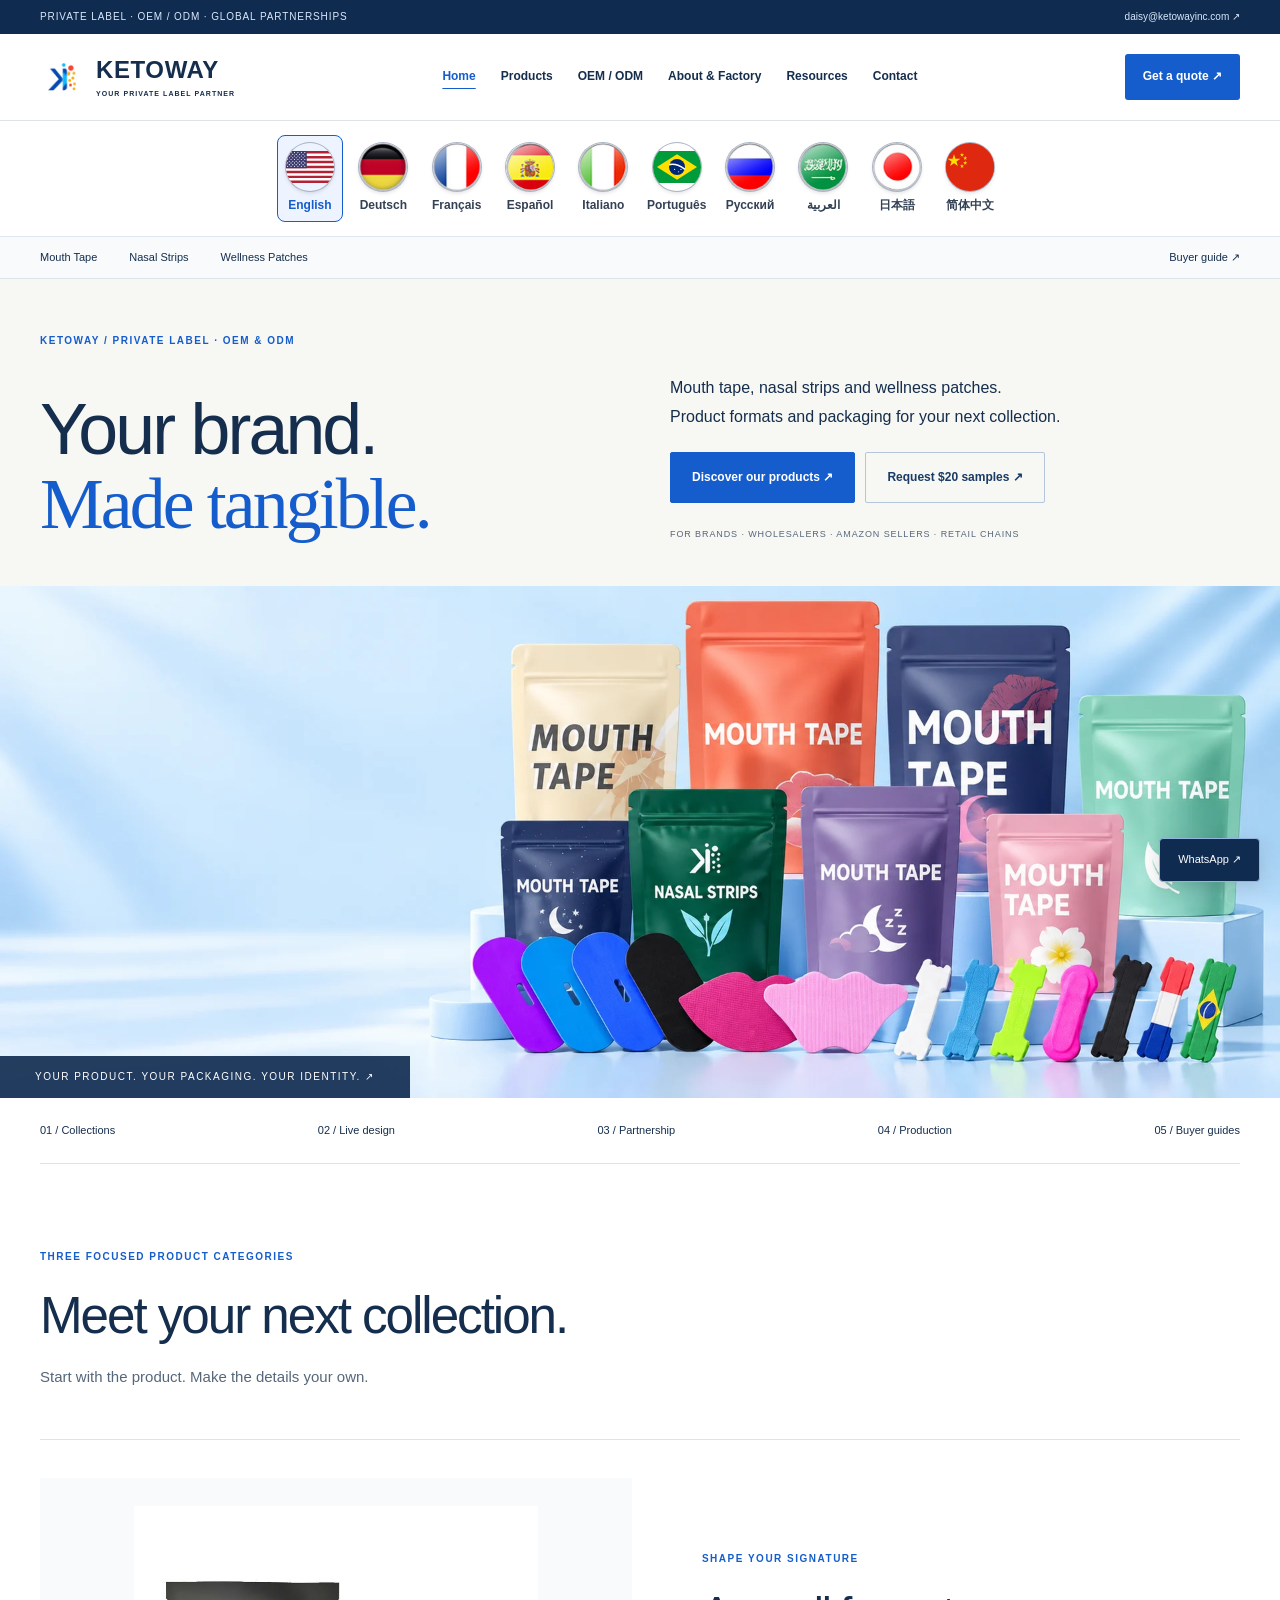
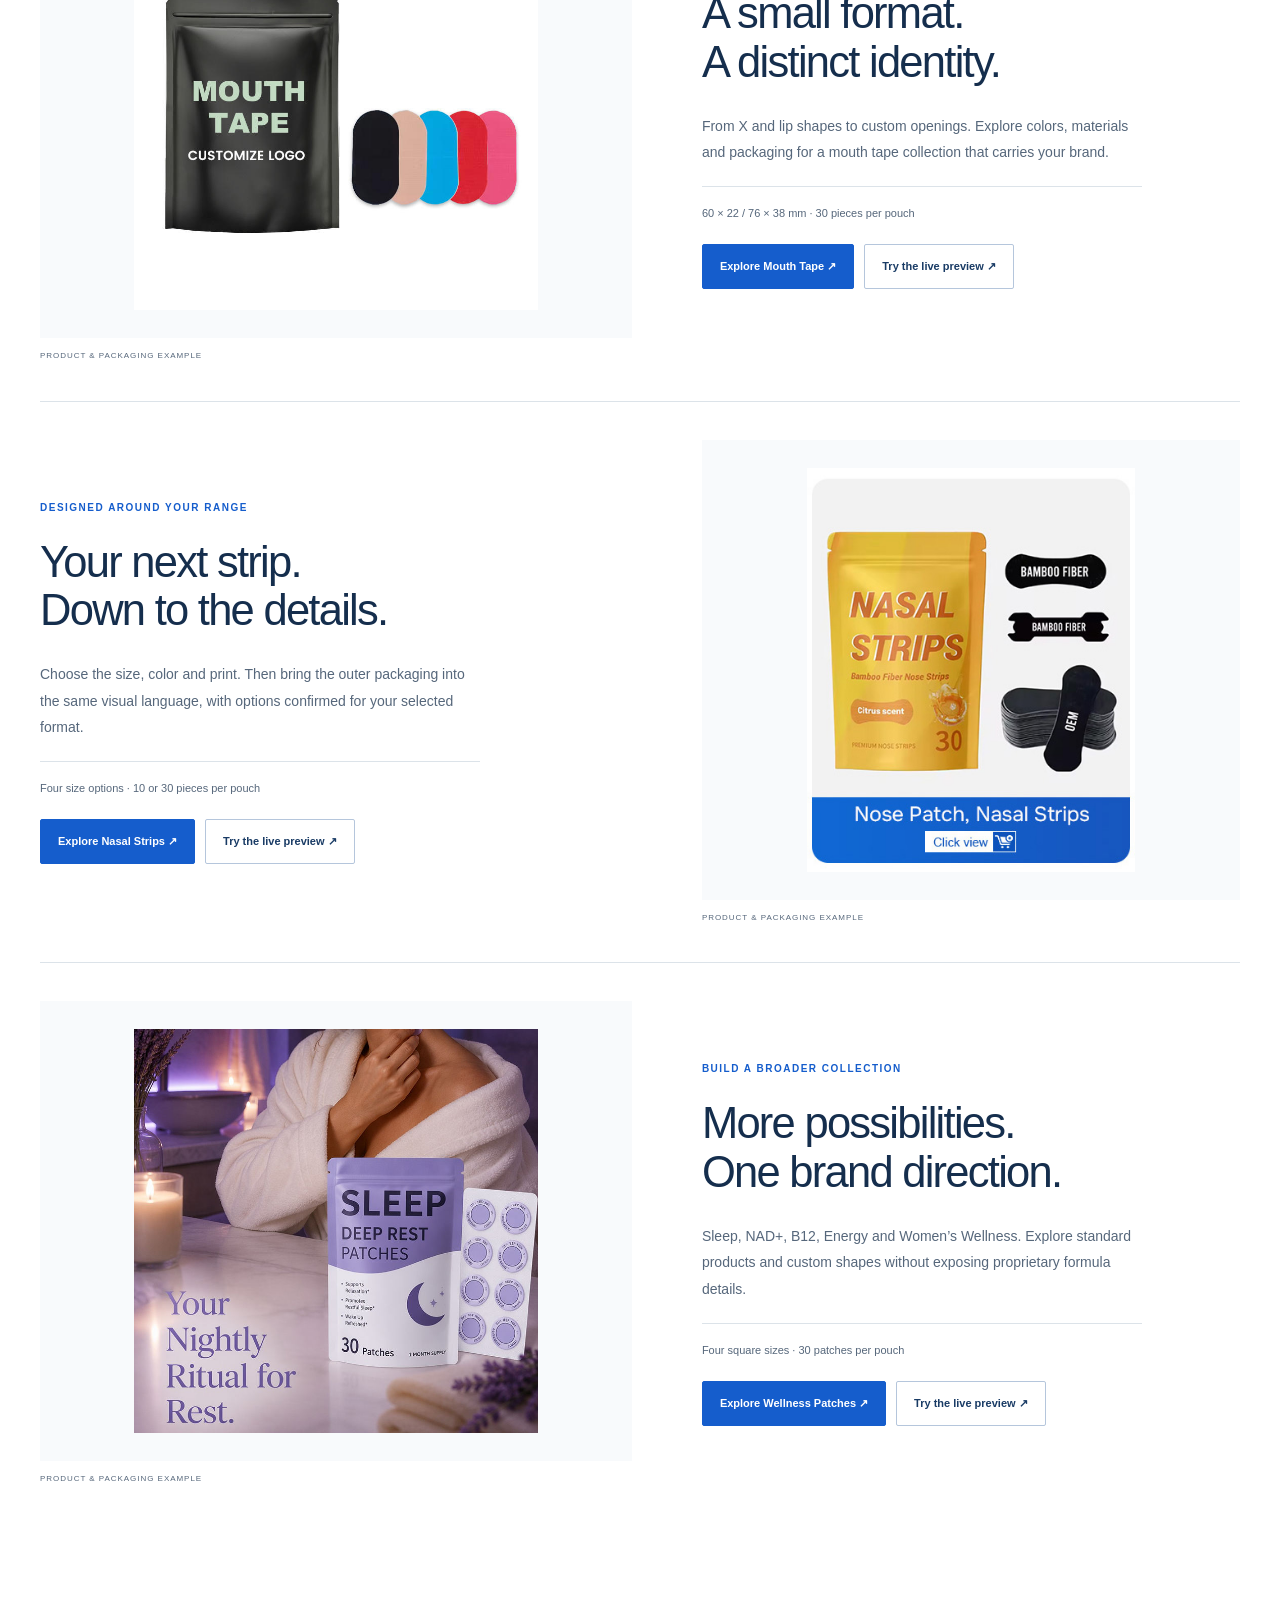
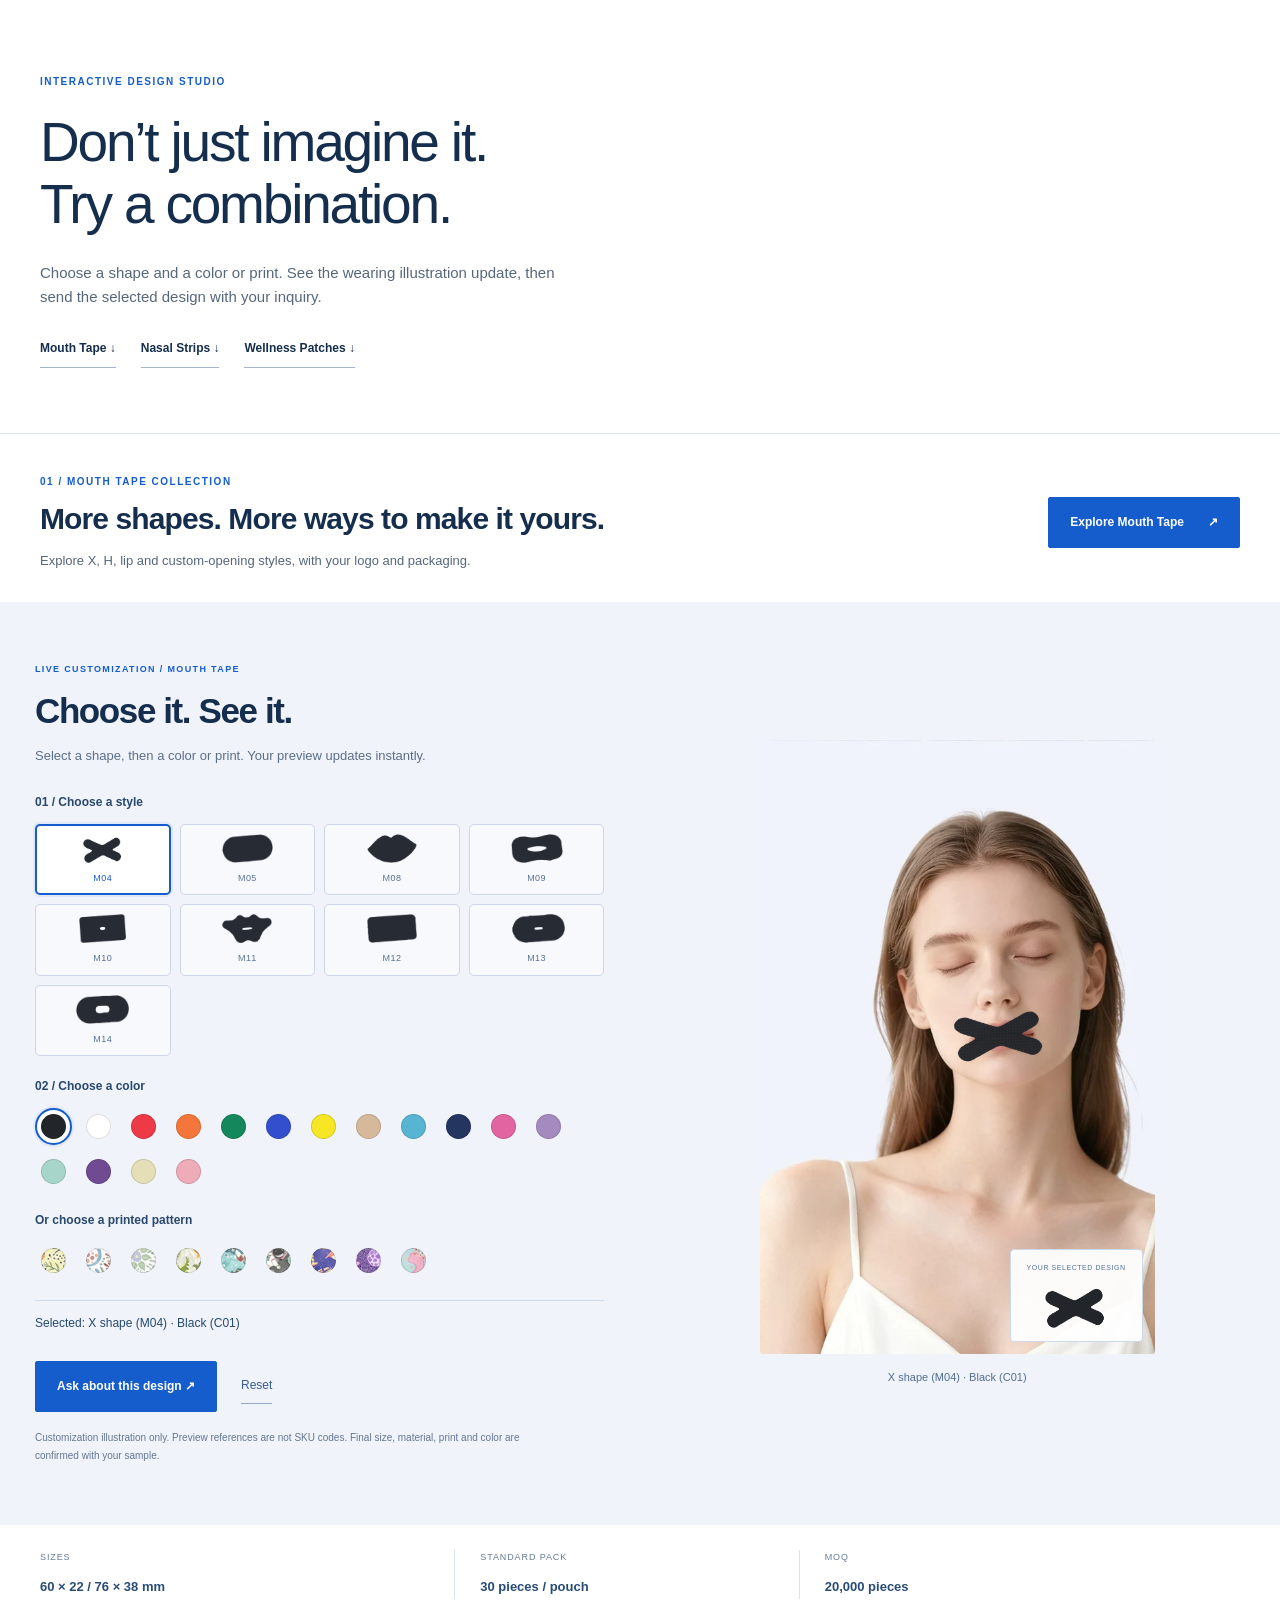
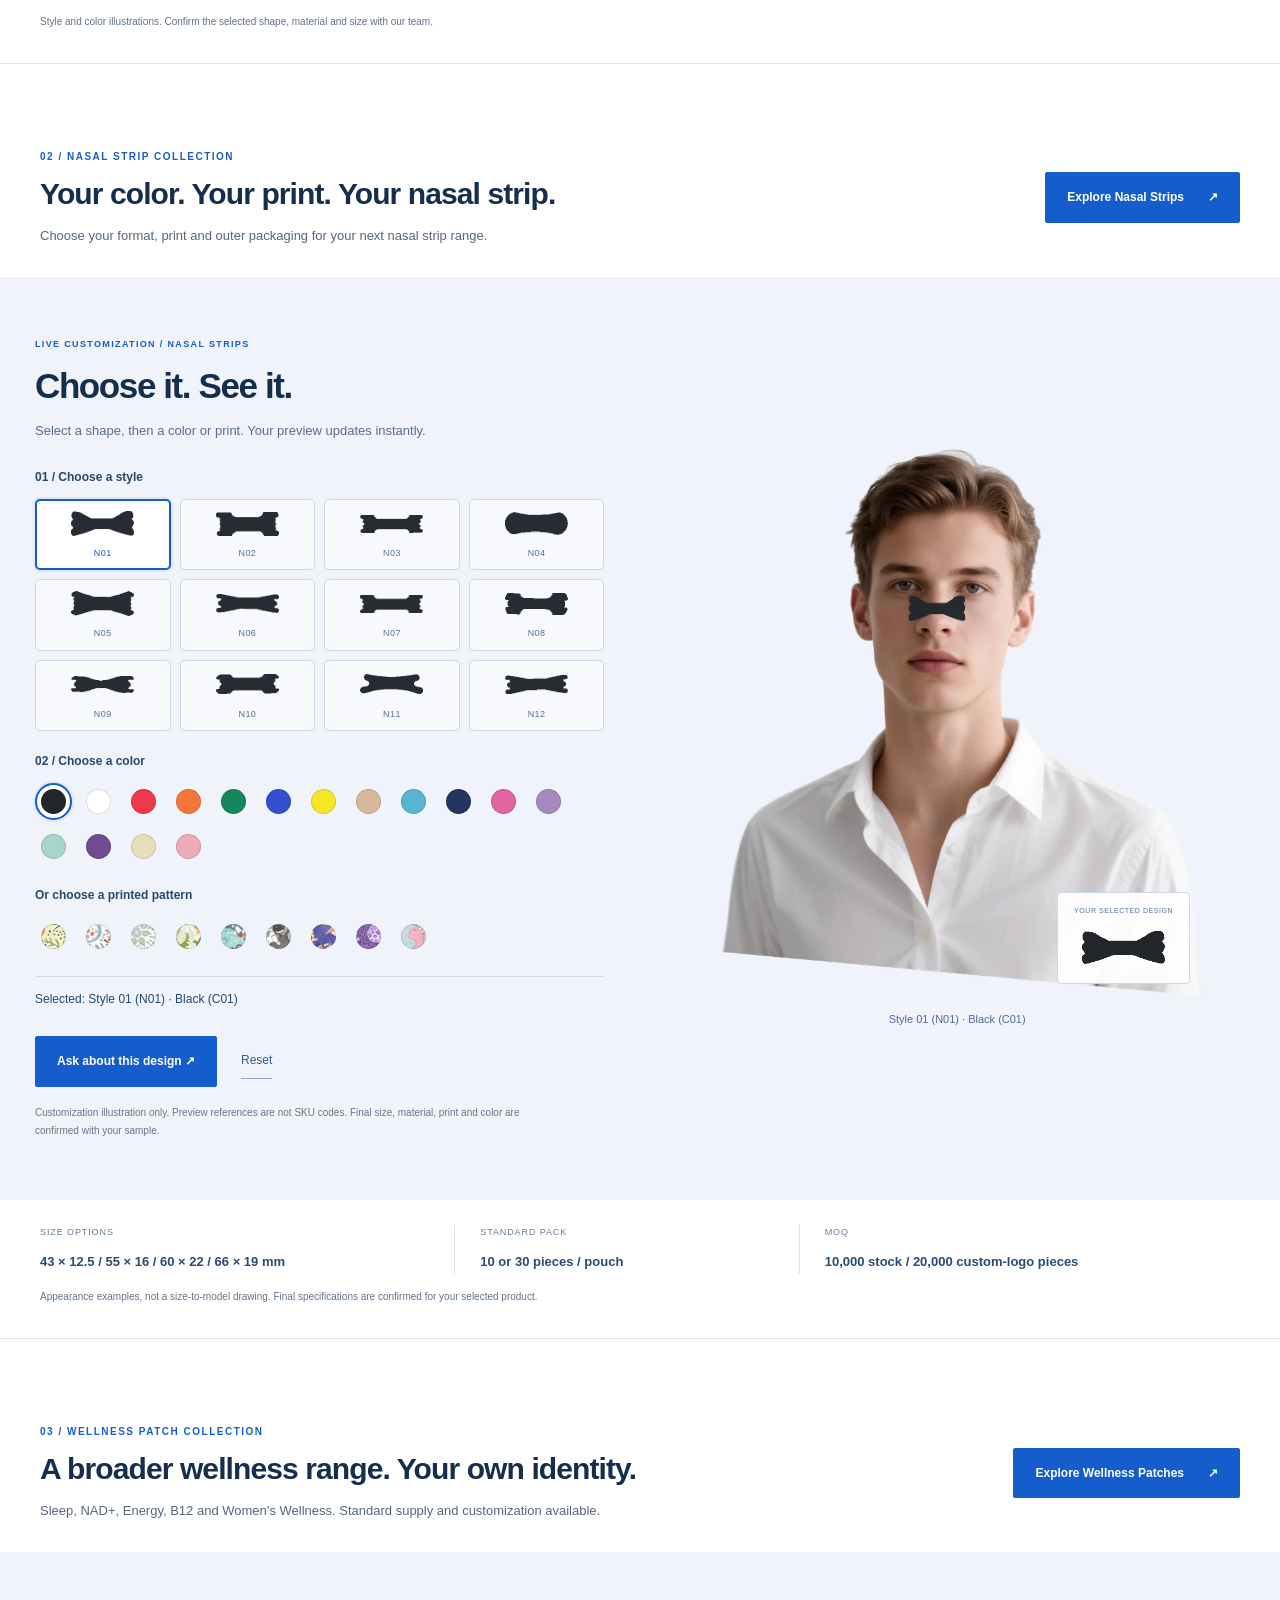
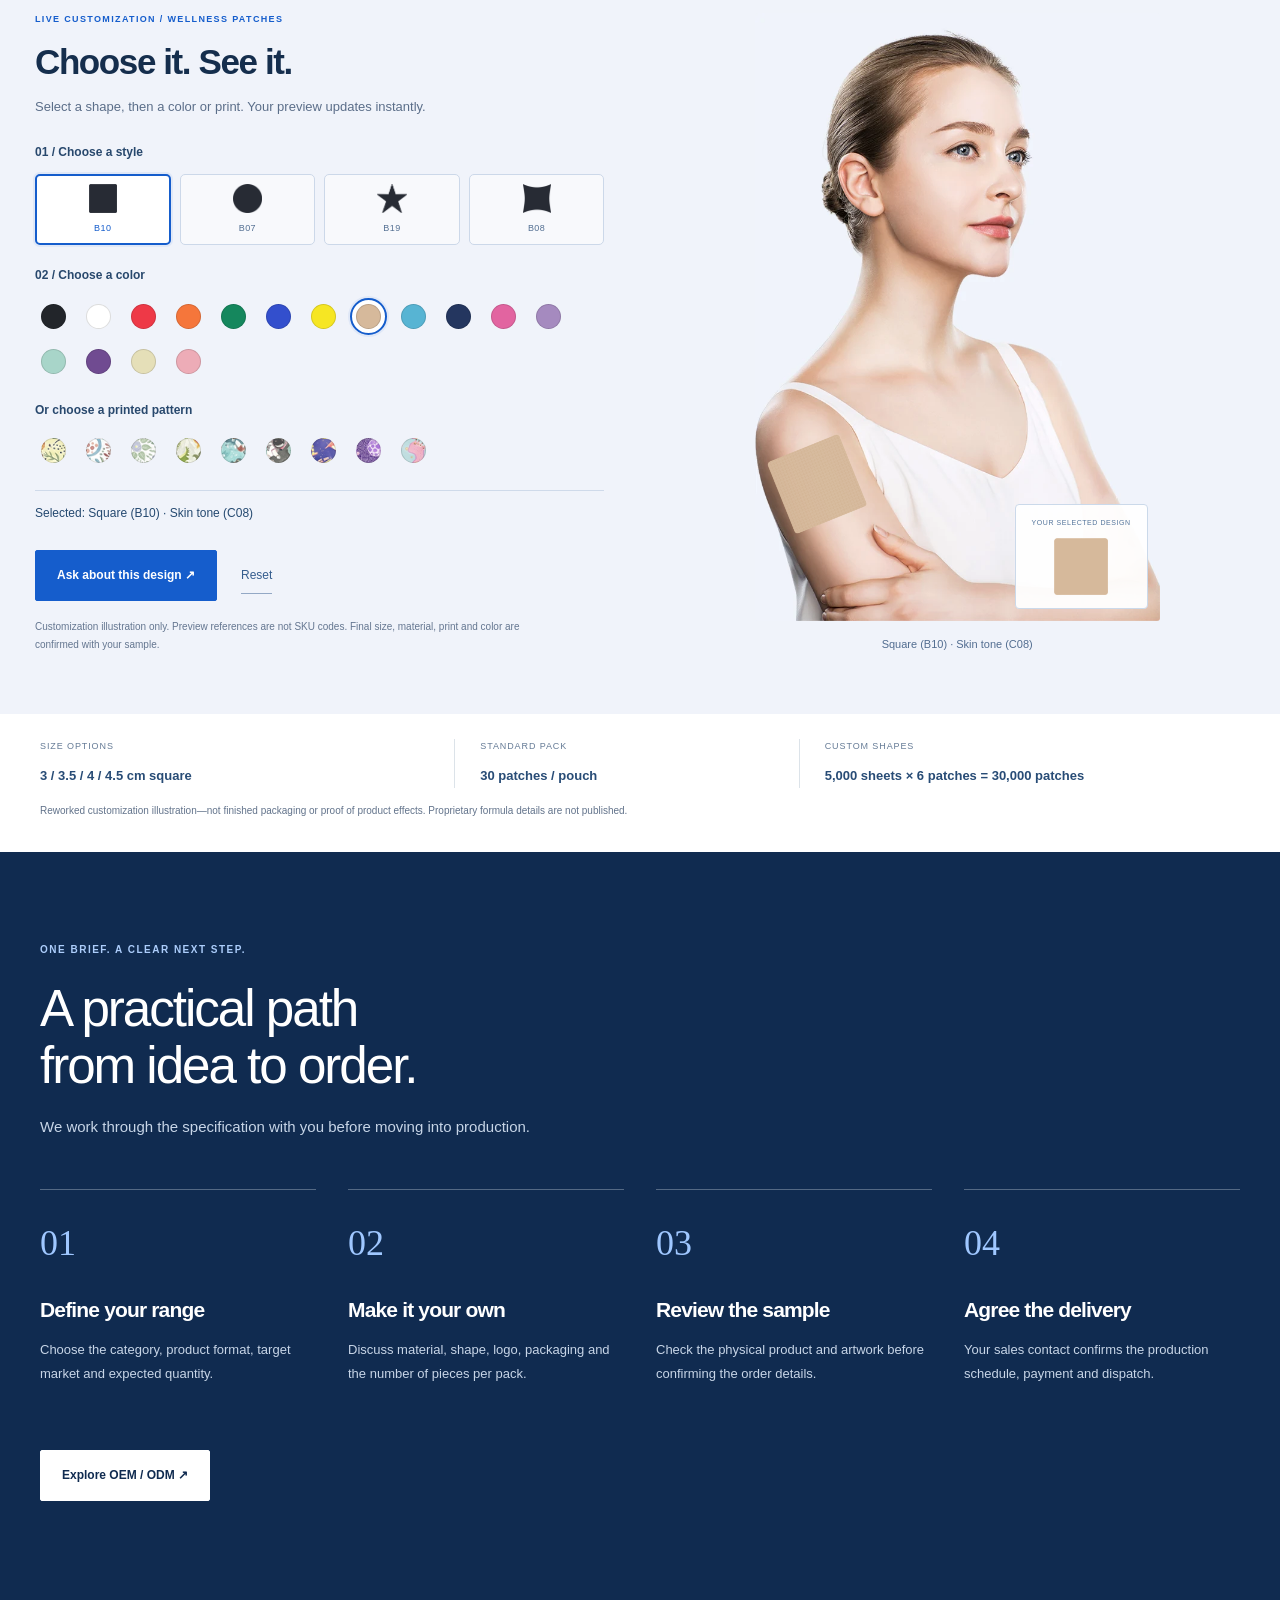
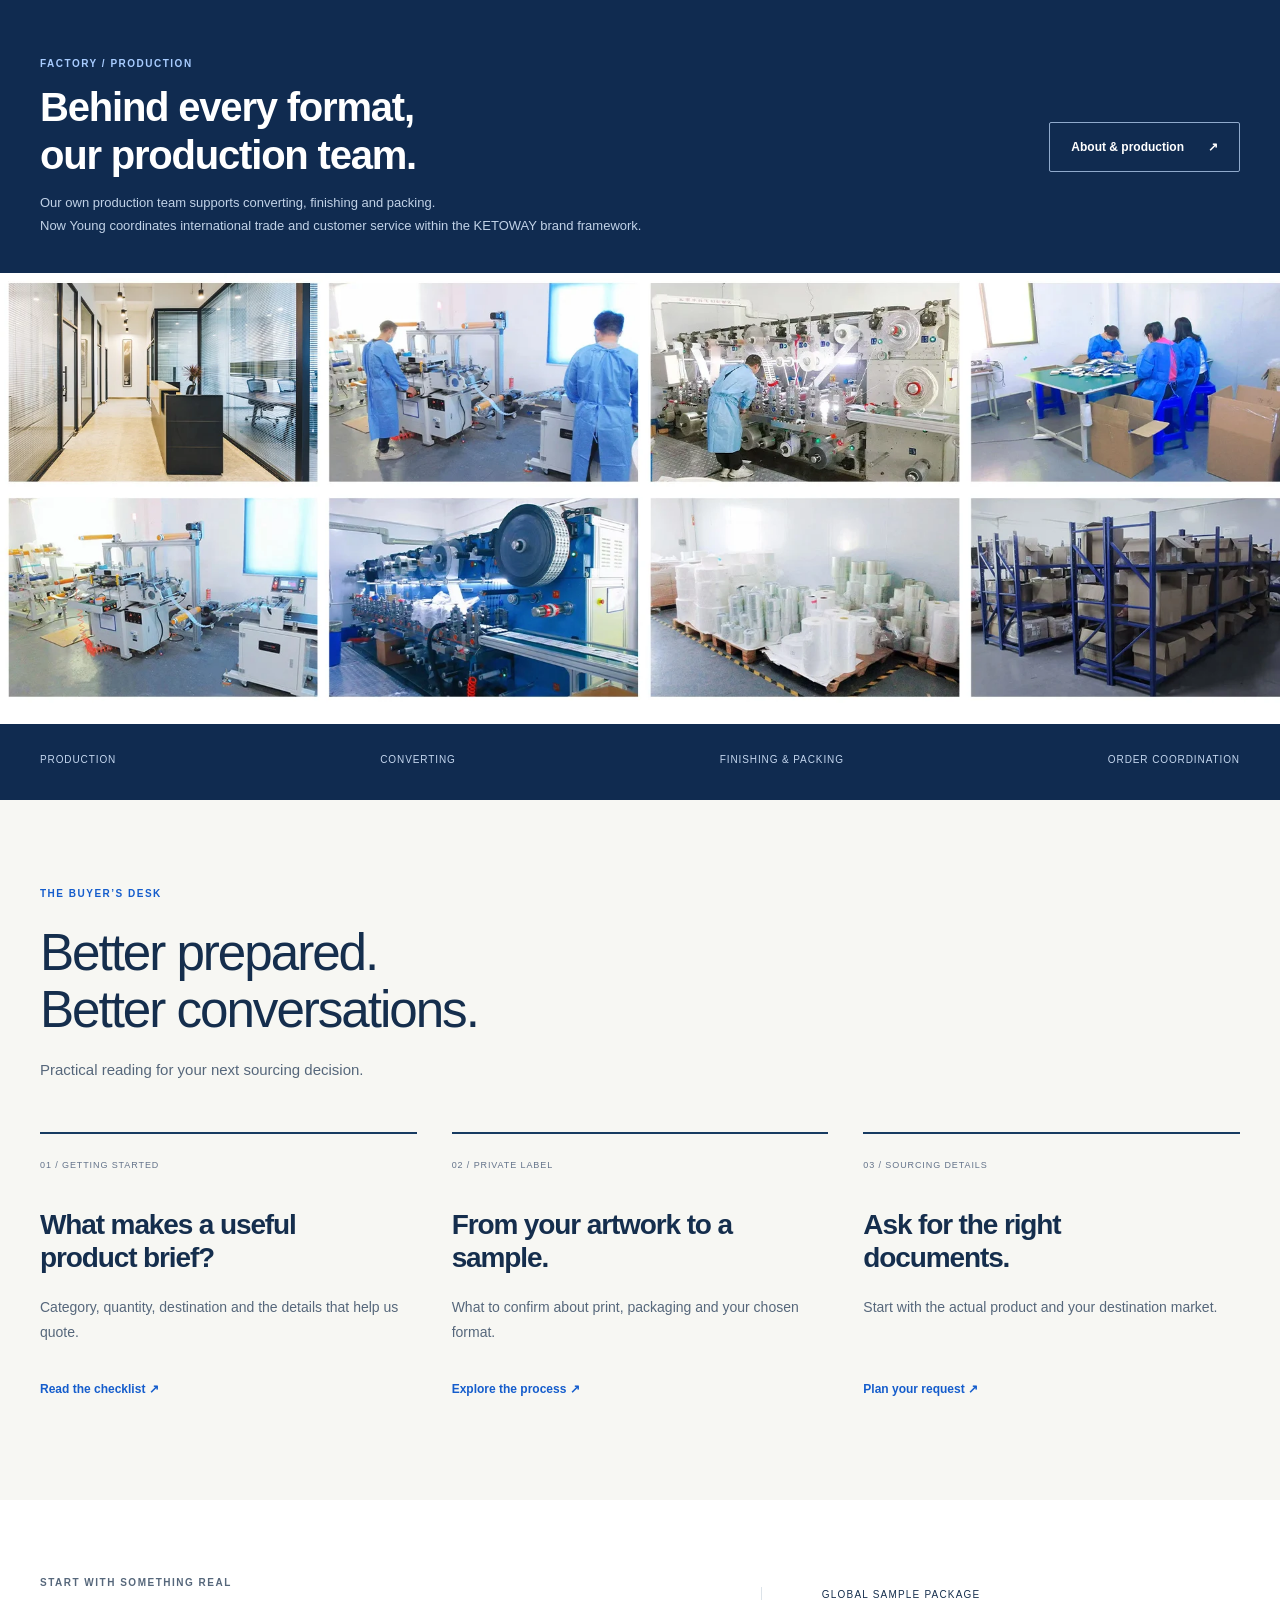
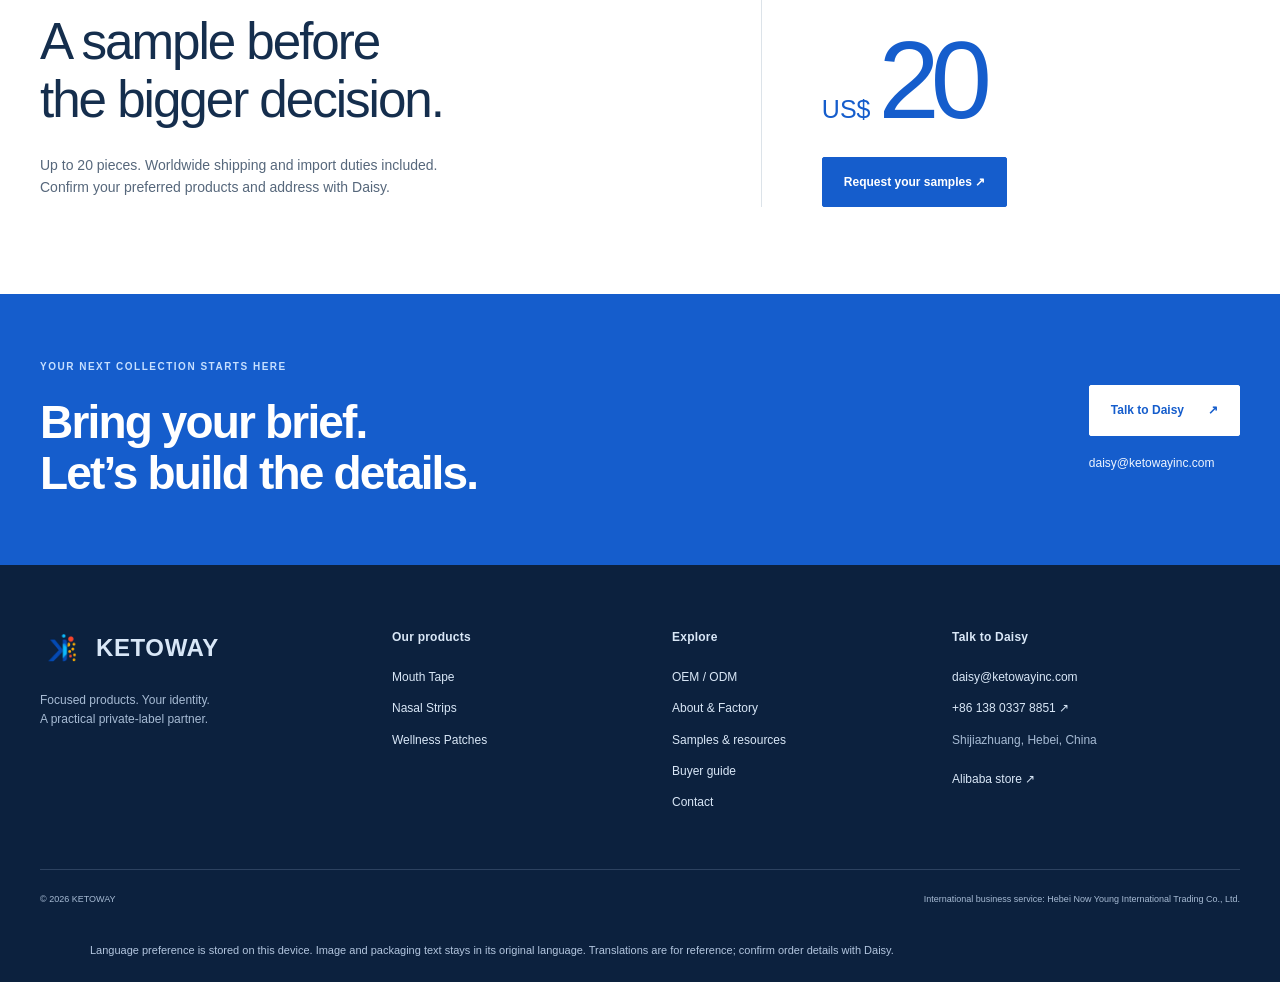
==== commit 88618db7: "Replace language dropdown with ten-language horizontal flag bar and RTL support" ====
--- a/index.html
+++ b/index.html
@@ -1,4 +1,4 @@
-<!doctype html><html lang="en"><head><meta charset="utf-8"><meta name="viewport" content="width=device-width,initial-scale=1"><meta name="description" content="Private-label mouth tape, nasal strips and wellness patches for brands, wholesalers, Amazon sellers and retailers. Explore KETOWAY customization and US$20 samples."><meta name="theme-color" content="#102b50"><title>Private Label Mouth Tape, Nasal Strips &amp; Wellness Patches | KETOWAY</title><link rel="canonical" href="https://www.ketowayinc.com/"><link rel="stylesheet" href="styles.css?v=20260922-studio"><link rel="icon" href="assets/ketoway-logo.png"><link rel="stylesheet" href="studio.css?v=20260922-studio"><link rel="stylesheet" href="languages.css?v=20260923-language"></head><body><a class="skip" href="#main">Skip to content</a><div class="topbar"><div class="container"><span>PRIVATE LABEL · OEM / ODM · GLOBAL PARTNERSHIPS</span><a href="mailto:daisy@ketowayinc.com">daisy@ketowayinc.com ↗</a></div></div><header><div class="container header-inner"><a class="brand" href="index.html" aria-label="KETOWAY home"><img class="" src="assets/ketoway-logo.png" alt="" loading="lazy" decoding="async"><strong>KETOWAY<small>YOUR PRIVATE LABEL PARTNER</small></strong></a><button id="menu-toggle" aria-label="Open navigation" aria-controls="main-nav" aria-expanded="false">☰</button><nav id="main-nav" aria-label="Main navigation"><a href="index.html" aria-current="page">Home</a><a href="products.html">Products</a><a href="oem.html">OEM / ODM</a><a href="factory.html">About & Factory</a><a href="resources.html">Resources</a><a href="contact.html">Contact</a></nav><a class="header-quote" href="contact.html">Get a quote ↗</a></div></header><nav class="category-rail" aria-label="Product shortcuts"><div class="container"><a href="mouth-tape.html">Mouth Tape</a><a href="nasal-strips.html">Nasal Strips</a><a href="functional-patches.html">Wellness Patches</a><a href="buyer-guide.html">Buyer guide ↗</a></div></nav><main id="main"><section class="studio-hero"><div class="studio-intro container"><p class="eyebrow">KETOWAY / PRIVATE LABEL · OEM & ODM</p><div><h1>Your brand.<br><em>Made tangible.</em></h1><div class="studio-pitch"><p>Mouth tape, nasal strips and wellness patches.<br>Product formats and packaging for your next collection.</p><div class="actions"><a class="button" href="#collections">Discover our products ↗</a><a class="button secondary" href="contact.html?request=Sample">Request $20 samples ↗</a></div><p class="studio-audience">FOR BRANDS · WHOLESALERS · AMAZON SELLERS · RETAIL CHAINS</p></div></div></div><a class="studio-panorama" href="products.html"><img src="assets/poster-collection.webp" alt="Company-owned mouth tape and nasal strip packaging collection" fetchpriority="high" width="1920" height="768"><span>YOUR PRODUCT. YOUR PACKAGING. YOUR IDENTITY. ↗</span></a></section>
+<!doctype html><html lang="en"><head><meta charset="utf-8"><meta name="viewport" content="width=device-width,initial-scale=1"><meta name="description" content="Private-label mouth tape, nasal strips and wellness patches for brands, wholesalers, Amazon sellers and retailers. Explore KETOWAY customization and US$20 samples."><meta name="theme-color" content="#102b50"><title>Private Label Mouth Tape, Nasal Strips &amp; Wellness Patches | KETOWAY</title><link rel="canonical" href="https://www.ketowayinc.com/"><link rel="stylesheet" href="styles.css?v=20260922-studio"><link rel="icon" href="assets/ketoway-logo.png"><link rel="stylesheet" href="studio.css?v=20260922-studio"><link rel="stylesheet" href="languages.css?v=20260923-flags10"></head><body><a class="skip" href="#main">Skip to content</a><div class="topbar"><div class="container"><span>PRIVATE LABEL · OEM / ODM · GLOBAL PARTNERSHIPS</span><a href="mailto:daisy@ketowayinc.com">daisy@ketowayinc.com ↗</a></div></div><header><div class="container header-inner"><a class="brand" href="index.html" aria-label="KETOWAY home"><img class="" src="assets/ketoway-logo.png" alt="" loading="lazy" decoding="async"><strong>KETOWAY<small>YOUR PRIVATE LABEL PARTNER</small></strong></a><button id="menu-toggle" aria-label="Open navigation" aria-controls="main-nav" aria-expanded="false">☰</button><nav id="main-nav" aria-label="Main navigation"><a href="index.html" aria-current="page">Home</a><a href="products.html">Products</a><a href="oem.html">OEM / ODM</a><a href="factory.html">About & Factory</a><a href="resources.html">Resources</a><a href="contact.html">Contact</a></nav><a class="header-quote" href="contact.html">Get a quote ↗</a></div></header><nav class="category-rail" aria-label="Product shortcuts"><div class="container"><a href="mouth-tape.html">Mouth Tape</a><a href="nasal-strips.html">Nasal Strips</a><a href="functional-patches.html">Wellness Patches</a><a href="buyer-guide.html">Buyer guide ↗</a></div></nav><main id="main"><section class="studio-hero"><div class="studio-intro container"><p class="eyebrow">KETOWAY / PRIVATE LABEL · OEM & ODM</p><div><h1>Your brand.<br><em>Made tangible.</em></h1><div class="studio-pitch"><p>Mouth tape, nasal strips and wellness patches.<br>Product formats and packaging for your next collection.</p><div class="actions"><a class="button" href="#collections">Discover our products ↗</a><a class="button secondary" href="contact.html?request=Sample">Request $20 samples ↗</a></div><p class="studio-audience">FOR BRANDS · WHOLESALERS · AMAZON SELLERS · RETAIL CHAINS</p></div></div></div><a class="studio-panorama" href="products.html"><img src="assets/poster-collection.webp" alt="Company-owned mouth tape and nasal strip packaging collection" fetchpriority="high" width="1920" height="768"><span>YOUR PRODUCT. YOUR PACKAGING. YOUR IDENTITY. ↗</span></a></section>
 <nav class="studio-jump container" aria-label="Homepage chapters"><a href="#collections">01 / Collections</a><a href="#customize">02 / Live design</a><a href="#partnership">03 / Partnership</a><a href="#production">04 / Production</a><a href="#buyer-journal">05 / Buyer guides</a></nav>
 <section class="range-section container" id="collections"><div class="studio-section-heading"><p class="eyebrow">THREE FOCUSED PRODUCT CATEGORIES</p><h2>Meet your next collection.</h2><p>Start with the product. Make the details your own.</p></div><article class="range-story"><a class="range-photo" href="mouth-tape.html"><img src="assets/product-mouth-tape.jpg" alt="Mouth Tape product and packaging example" loading="lazy"><span>PRODUCT & PACKAGING EXAMPLE</span></a><div class="range-story-copy"><p class="eyebrow">SHAPE YOUR SIGNATURE</p><h2>A small format.<br>A distinct identity.</h2><p>From X and lip shapes to custom openings. Explore colors, materials and packaging for a mouth tape collection that carries your brand.</p><p class="range-spec">60 × 22 / 76 × 38 mm · 30 pieces per pouch</p><div class="actions"><a class="button" href="mouth-tape.html">Explore Mouth Tape ↗</a><a class="button secondary" href="#mouth-collection">Try the live preview ↗</a></div></div></article><article class="range-story"><a class="range-photo" href="nasal-strips.html"><img src="assets/nasal-packaging.jpg" alt="Nasal Strips product and packaging example" loading="lazy"><span>PRODUCT & PACKAGING EXAMPLE</span></a><div class="range-story-copy"><p class="eyebrow">DESIGNED AROUND YOUR RANGE</p><h2>Your next strip.<br>Down to the details.</h2><p>Choose the size, color and print. Then bring the outer packaging into the same visual language, with options confirmed for your selected format.</p><p class="range-spec">Four size options · 10 or 30 pieces per pouch</p><div class="actions"><a class="button" href="nasal-strips.html">Explore Nasal Strips ↗</a><a class="button secondary" href="#nasal-collection">Try the live preview ↗</a></div></div></article><article class="range-story"><a class="range-photo" href="functional-patches.html"><img src="assets/product-sleep-patches.jpg" alt="Wellness Patches product and packaging example" loading="lazy"><span>PRODUCT & PACKAGING EXAMPLE</span></a><div class="range-story-copy"><p class="eyebrow">BUILD A BROADER COLLECTION</p><h2>More possibilities.<br>One brand direction.</h2><p>Sleep, NAD+, B12, Energy and Women’s Wellness. Explore standard products and custom shapes without exposing proprietary formula details.</p><p class="range-spec">Four square sizes · 30 patches per pouch</p><div class="actions"><a class="button" href="functional-patches.html">Explore Wellness Patches ↗</a><a class="button secondary" href="#wellness-collection">Try the live preview ↗</a></div></div></article></section>
 <section class="studio-custom-heading container" id="customize"><p class="eyebrow">INTERACTIVE DESIGN STUDIO</p><h2>Don’t just imagine it.<br>Try a combination.</h2><p>Choose a shape and a color or print. See the wearing illustration update, then send the selected design with your inquiry.</p><nav aria-label="Choose a live preview"><a href="#mouth-collection">Mouth Tape ↓</a><a href="#nasal-collection">Nasal Strips ↓</a><a href="#wellness-collection">Wellness Patches ↓</a></nav></section><section class="collection-poster" id="mouth-collection" aria-labelledby="mouth-collection-heading"><div class="container poster-heading"><div><p class="eyebrow">01 / MOUTH TAPE COLLECTION</p><h2 id="mouth-collection-heading">More shapes. More ways to make it yours.</h2><p>Explore X, H, lip and custom-opening styles, with your logo and packaging.</p></div><a class="button" href="mouth-tape.html">Explore Mouth Tape<span aria-hidden="true">↗</span></a></div><div class="configurator" data-configurator="mouth"><p class="config-placeholder">Loading interactive preview… <a href="mouth-tape.html">View product specifications</a></p><noscript><p>Enable JavaScript to choose a shape and color. Contact Daisy for a custom design.</p></noscript></div><div class="container"><div class="poster-facts"><div><span>SIZES</span><strong>60 × 22 / 76 × 38 mm</strong></div><div><span>STANDARD PACK</span><strong>30 pieces / pouch</strong></div><div><span>MOQ</span><strong>20,000 pieces</strong></div></div><p class="poster-note">Style and color illustrations. Confirm the selected shape, material and size with our team.</p></div></section><section class="collection-poster" id="nasal-collection" aria-labelledby="nasal-collection-heading"><div class="container poster-heading"><div><p class="eyebrow">02 / NASAL STRIP COLLECTION</p><h2 id="nasal-collection-heading">Your color. Your print. Your nasal strip.</h2><p>Choose your format, print and outer packaging for your next nasal strip range.</p></div><a class="button" href="nasal-strips.html">Explore Nasal Strips<span aria-hidden="true">↗</span></a></div><div class="configurator" data-configurator="nasal"><p class="config-placeholder">Loading interactive preview… <a href="nasal-strips.html">View product specifications</a></p><noscript><p>Enable JavaScript to choose a shape and color. Contact Daisy for a custom design.</p></noscript></div><div class="container"><div class="poster-facts"><div><span>SIZE OPTIONS</span><strong>43 × 12.5 / 55 × 16 / 60 × 22 / 66 × 19 mm</strong></div><div><span>STANDARD PACK</span><strong>10 or 30 pieces / pouch</strong></div><div><span>MOQ</span><strong>10,000 stock / 20,000 custom-logo pieces</strong></div></div><p class="poster-note">Appearance examples, not a size-to-model drawing. Final specifications are confirmed for your selected product.</p></div></section><section class="collection-poster" id="wellness-collection" aria-labelledby="wellness-collection-heading"><div class="container poster-heading"><div><p class="eyebrow">03 / WELLNESS PATCH COLLECTION</p><h2 id="wellness-collection-heading">A broader wellness range. Your own identity.</h2><p>Sleep, NAD+, Energy, B12 and Women’s Wellness. Standard supply and customization available.</p></div><a class="button" href="functional-patches.html">Explore Wellness Patches<span aria-hidden="true">↗</span></a></div><div class="configurator" data-configurator="body"><p class="config-placeholder">Loading interactive preview… <a href="functional-patches.html">View product specifications</a></p><noscript><p>Enable JavaScript to choose a shape and color. Contact Daisy for a custom design.</p></noscript></div><div class="container"><div class="poster-facts"><div><span>SIZE OPTIONS</span><strong>3 / 3.5 / 4 / 4.5 cm square</strong></div><div><span>STANDARD PACK</span><strong>30 patches / pouch</strong></div><div><span>CUSTOM SHAPES</span><strong>5,000 sheets × 6 patches = 30,000 patches</strong></div></div><p class="poster-note">Reworked customization illustration—not finished packaging or proof of product effects. Proprietary formula details are not published.</p></div></section>
@@ -7,4 +7,4 @@
 <div id="production"><section class="production-poster"><div class="container poster-heading"><div><p class="eyebrow">FACTORY / PRODUCTION</p><h2>Behind every format,<br>our production team.</h2><p>Our own production team supports converting, finishing and packing.<br>Now Young coordinates international trade and customer service within the KETOWAY brand framework.</p></div><a class="button secondary" href="factory.html">About & production<span aria-hidden="true">↗</span></a></div><a href="factory.html" class="production-art"><img src="assets/poster-production.webp" alt="Actual production, converting, packing and storage photographs supplied in our company storefront source files" width="1920" height="899" loading="lazy" decoding="async"></a><div class="container production-caption"><span>PRODUCTION</span><span>CONVERTING</span><span>FINISHING & PACKING</span><span>ORDER COORDINATION</span></div></section>
 </div>
 <section class="section studio-journal" id="buyer-journal"><div class="container"><div class="studio-section-heading"><p class="eyebrow">THE BUYER’S DESK</p><h2>Better prepared.<br>Better conversations.</h2><p>Practical reading for your next sourcing decision.</p></div><div class="journal-grid"><a href="buyer-guide.html#brief"><span>01 / GETTING STARTED</span><h3>What makes a useful product brief?</h3><p>Category, quantity, destination and the details that help us quote.</p><b>Read the checklist ↗</b></a><a href="buyer-guide.html#artwork"><span>02 / PRIVATE LABEL</span><h3>From your artwork to a sample.</h3><p>What to confirm about print, packaging and your chosen format.</p><b>Explore the process ↗</b></a><a href="buyer-guide.html#documents"><span>03 / SOURCING DETAILS</span><h3>Ask for the right documents.</h3><p>Start with the actual product and your destination market.</p><b>Plan your request ↗</b></a></div></div></section>
-<section class="studio-sample"><div class="container"><div><p class="eyebrow">START WITH SOMETHING REAL</p><h2>A sample before<br>the bigger decision.</h2><p>Up to 20 pieces. Worldwide shipping and import duties included.<br>Confirm your preferred products and address with Daisy.</p></div><div class="studio-price"><span>GLOBAL SAMPLE PACKAGE</span><strong><small>US$</small>20</strong><a class="button" href="contact.html?request=Sample">Request your samples ↗</a></div></div></section><section class="cta"><div class="container cta-inner"><div><p class="eyebrow">YOUR NEXT COLLECTION STARTS HERE</p><h2>Bring your brief.<br>Let’s build the details.</h2></div><div><a class="button" href="contact.html">Talk to Daisy<span aria-hidden="true">↗</span></a><a class="email-link" href="mailto:daisy@ketowayinc.com">daisy@ketowayinc.com</a></div></div></section></main><footer><div class="container footer-grid"><div><a class="brand" href="index.html"><img class="" src="assets/ketoway-logo.png" alt="" loading="lazy" decoding="async"><strong>KETOWAY</strong></a><p>Focused products. Your identity.<br>A practical private-label partner.</p></div><div><h3>Our products</h3><a href="mouth-tape.html">Mouth Tape</a><a href="nasal-strips.html">Nasal Strips</a><a href="functional-patches.html">Wellness Patches</a></div><div><h3>Explore</h3><a href="oem.html">OEM / ODM</a><a href="factory.html">About & Factory</a><a href="resources.html">Samples & resources</a><a href="buyer-guide.html">Buyer guide</a><a href="contact.html">Contact</a></div><div><h3>Talk to Daisy</h3><a href="mailto:daisy@ketowayinc.com">daisy@ketowayinc.com</a><a href="https://wa.me/8613803378851" target="_blank" rel="noopener">+86 138 0337 8851 ↗</a><p>Shijiazhuang, Hebei, China</p><a href="https://ketoway.en.alibaba.com/" target="_blank" rel="noopener">Alibaba store ↗</a></div></div><div class="container footer-bottom"><span>© 2026 KETOWAY</span><span>International business service: Hebei Now Young International Trading Co., Ltd.</span></div><div class="language-note container" data-language-note></div></footer><a class="floating-contact" href="https://wa.me/8613803378851" target="_blank" rel="noopener" aria-label="Contact Daisy on WhatsApp">WhatsApp ↗</a><script src="script.js?v=20260922-studio"></script><script src="config-data.js?v=20260922-studio"></script><script src="configurator.js?v=20260922-studio"></script><script src="studio.js?v=20260922-studio"></script><script src="translations.js?v=20260923-language"></script><script src="languages.js?v=20260923-language"></script></body></html>+<section class="studio-sample"><div class="container"><div><p class="eyebrow">START WITH SOMETHING REAL</p><h2>A sample before<br>the bigger decision.</h2><p>Up to 20 pieces. Worldwide shipping and import duties included.<br>Confirm your preferred products and address with Daisy.</p></div><div class="studio-price"><span>GLOBAL SAMPLE PACKAGE</span><strong><small>US$</small>20</strong><a class="button" href="contact.html?request=Sample">Request your samples ↗</a></div></div></section><section class="cta"><div class="container cta-inner"><div><p class="eyebrow">YOUR NEXT COLLECTION STARTS HERE</p><h2>Bring your brief.<br>Let’s build the details.</h2></div><div><a class="button" href="contact.html">Talk to Daisy<span aria-hidden="true">↗</span></a><a class="email-link" href="mailto:daisy@ketowayinc.com">daisy@ketowayinc.com</a></div></div></section></main><footer><div class="container footer-grid"><div><a class="brand" href="index.html"><img class="" src="assets/ketoway-logo.png" alt="" loading="lazy" decoding="async"><strong>KETOWAY</strong></a><p>Focused products. Your identity.<br>A practical private-label partner.</p></div><div><h3>Our products</h3><a href="mouth-tape.html">Mouth Tape</a><a href="nasal-strips.html">Nasal Strips</a><a href="functional-patches.html">Wellness Patches</a></div><div><h3>Explore</h3><a href="oem.html">OEM / ODM</a><a href="factory.html">About & Factory</a><a href="resources.html">Samples & resources</a><a href="buyer-guide.html">Buyer guide</a><a href="contact.html">Contact</a></div><div><h3>Talk to Daisy</h3><a href="mailto:daisy@ketowayinc.com">daisy@ketowayinc.com</a><a href="https://wa.me/8613803378851" target="_blank" rel="noopener">+86 138 0337 8851 ↗</a><p>Shijiazhuang, Hebei, China</p><a href="https://ketoway.en.alibaba.com/" target="_blank" rel="noopener">Alibaba store ↗</a></div></div><div class="container footer-bottom"><span>© 2026 KETOWAY</span><span>International business service: Hebei Now Young International Trading Co., Ltd.</span></div><div class="language-note container" data-language-note></div></footer><a class="floating-contact" href="https://wa.me/8613803378851" target="_blank" rel="noopener" aria-label="Contact Daisy on WhatsApp">WhatsApp ↗</a><script src="script.js?v=20260922-studio"></script><script src="config-data.js?v=20260922-studio"></script><script src="configurator.js?v=20260922-studio"></script><script src="studio.js?v=20260922-studio"></script><script src="translations.js?v=20260923-flags10"></script><script src="languages.js?v=20260923-flags10"></script></body></html>
--- a/languages.css
+++ b/languages.css
@@ -1,6 +1,9 @@
-.language-picker{position:relative;flex-shrink:0;color:#102b50}.language-picker summary{display:flex;align-items:center;gap:7px;cursor:pointer;list-style:none;border:1px solid #cdd9e8;background:#fff;border-radius:4px;padding:9px 10px;min-height:42px;font-size:12px;font-weight:600}.language-picker summary::-webkit-details-marker{display:none}.language-picker summary:focus-visible{outline:2px solid #155dcc;outline-offset:3px}.language-flag{display:inline-flex;flex:none;width:24px;height:24px;align-items:center;justify-content:center;border-radius:50%;overflow:hidden;background-color:#102b50;color:#fff;font-size:9px;line-height:1;font-weight:700}.flag-de,.flag-es,.flag-fr{background-image:url('assets/language-flags.jpg');background-size:720px 60.375px;background-repeat:no-repeat}.flag-de{background-position:-136px -19px}.flag-es{background-position:-192.5px -19px}.flag-fr{background-position:-220.875px -19px}.flag-cn{background:#c7252d;font-size:14px}.language-panel{position:absolute;right:0;top:calc(100% + 12px);width:270px;max-width:calc(100vw - 28px);background:#fff;border:1px solid #d8e1ee;box-shadow:0 14px 45px #102b5026;padding:20px;border-radius:7px;z-index:80}.language-panel>strong{display:block;font-size:14px;margin-bottom:15px}.language-panel button{display:flex;align-items:center;gap:12px;width:100%;padding:10px 8px;border:0;border-radius:3px;background:#fff;color:#173451;cursor:pointer;font-size:14px;text-align:left;min-height:44px}.language-panel button:hover,.language-panel button[aria-pressed=true]{background:#edf4ff}.language-check{margin-left:auto;visibility:hidden;color:#155dcc}.language-panel button[aria-pressed=true] .language-check{visibility:visible}.language-panel p{font-size:11px;line-height:1.6;color:#54667c;border-top:1px solid #d8e1ee;padding-top:14px;margin:12px 0 0}.language-note{font-size:11px;line-height:1.8;color:#b3c6df;padding-block:12px 22px;max-width:1100px}html:not([lang=en]) h1,html:not([lang=en]) h2,html:not([lang=en]) h3{overflow-wrap:anywhere}html:not([lang=en]) .studio-intro h1{font-size:clamp(38px,4.5vw,72px)}html:not([lang=en]) .button{white-space:normal}html:not([lang=en]) #main-nav{gap:15px}html:not([lang=en]) #main-nav a{font-size:12px}html:not([lang=en]) .studio-jump{overflow:auto;justify-content:flex-start}html:not([lang=en]) .category-rail .container{overflow:auto}html:not([lang=en]) .category-rail a{white-space:nowrap}html:not([lang=en]) .config-controls h3{font-size:28px}html:not([lang=en]) .configurator{min-width:0}html:not([lang=en]) .config-actions .button{overflow-wrap:anywhere}html:not([lang=en]) .header-quote{display:none}
+.language-note{font-size:11px;line-height:1.8;color:#b3c6df;padding-block:12px 22px;max-width:1100px}html:not([lang=en]) h1,html:not([lang=en]) h2,html:not([lang=en]) h3{overflow-wrap:anywhere}html:not([lang=en]) .studio-intro h1{font-size:clamp(38px,4.5vw,72px)}html:not([lang=en]) .button{white-space:normal}html:not([lang=en]) #main-nav{gap:15px}html:not([lang=en]) #main-nav a{font-size:12px}html:not([lang=en]) .studio-jump{overflow:auto;justify-content:flex-start}html:not([lang=en]) .category-rail .container{overflow:auto}html:not([lang=en]) .category-rail a{white-space:nowrap}html:not([lang=en]) .config-controls h3{font-size:28px}html:not([lang=en]) .configurator{min-width:0}html:not([lang=en]) .config-actions .button{overflow-wrap:anywhere}html:not([lang=en]) .header-quote{display:none}
 .language-flag svg{width:100%;height:100%;display:block}.flag-cn{background:#de2910}
 @media(max-width:1250px){.header-quote{display:none}.header-inner{gap:12px}#main-nav{gap:12px}}
 @media(max-width:1050px) and (min-width:781px){html:not([lang=en]) .brand small{display:none}html:not([lang=en]) .brand strong{font-size:18px}html:not([lang=en]) #main-nav{gap:9px}html:not([lang=en]) #main-nav a{font-size:10px}}
 @media(max-width:780px){.header-inner{gap:8px}.brand strong{font-size:18px}.brand small{font-size:6px;letter-spacing:.08em}.brand img{width:32px}.language-picker{order:2}#menu-toggle{order:3;margin-left:0;font-size:20px;padding:6px 9px}.language-picker summary{font-size:10px;padding:6px;gap:4px;min-height:38px}.language-flag{width:22px;height:22px}.language-panel{right:-43px}.language-panel .language-flag{width:24px;height:24px}.header-inner .brand{margin-right:auto}.language-panel button{font-size:14px}html:not([lang=en]) .config-controls h3{font-size:21px}html:not([lang=en]) .config-field legend{font-size:10px}html:not([lang=en]) .studio-intro h1{font-size:43px}html:not([lang=en]) .config-actions .button{font-size:10px}.language-note{padding-bottom:75px}}
 @media(max-width:360px){.brand strong{font-size:16px}.brand small{display:none}.brand img{width:29px}.language-panel{right:-39px}}
+
+.language-strip{background:#fff;border-bottom:1px solid #e1e7ef;padding:14px 20px;direction:ltr}.language-options{display:grid;grid-template-columns:repeat(10,minmax(0,1fr));max-width:1050px;margin:auto;gap:8px}.language-options button{display:flex;flex-direction:column;align-items:center;justify-content:center;gap:7px;border:1px solid transparent;border-radius:8px;padding:7px 2px;background:white;color:#334155;font:600 12px/1.3 Arial,sans-serif;cursor:pointer;min-width:0}.language-options button:hover{background:#f1f6fe}.language-options button[aria-pressed=true]{background:#edf4ff;border-color:#155dcc;color:#155dcc}.language-options button:focus-visible{outline:3px solid #155dcc;outline-offset:2px}.language-check{display:none}.language-flag{display:block;width:48px;height:48px;border-radius:50%;overflow:hidden;flex:none;background-repeat:no-repeat;box-shadow:0 0 0 1px #aab4c2,0 2px 4px #0002}.language-flag svg{width:100%;height:100%;object-fit:cover}.flag-de,.flag-fr,.flag-es,.flag-it,.flag-ru,.flag-jp,.flag-sa{background-image:url('assets/language-flags.jpg');background-size:1440px 120.75px}.flag-de{background-position:-272.25px -37.5px}.flag-es{background-position:-384.75px -37.5px}.flag-fr{background-position:-444px -37.5px}.flag-it{background-position:-501px -37.5px}.flag-ru{background-position:-557.25px -37.5px}.flag-jp{background-position:-669.75px -37.5px}.flag-sa{background-position:-725.25px -37.5px}.language-flag svg{object-fit:cover}html[dir=rtl] .configurator{direction:ltr}html[dir=rtl] .config-controls{direction:rtl;text-align:right}html[dir=rtl] a[href^='mailto:'],html[dir=rtl] a[href^='tel:']{direction:ltr;unicode-bidi:isolate}html[dir=rtl] .config-view,html[dir=rtl] .config-stage{direction:ltr}html[dir=rtl] input[type=email]{direction:ltr}html[dir=rtl] .brand{direction:ltr}
+@media(max-width:780px){.language-strip{padding:10px 12px}.language-options{grid-template-columns:repeat(5,minmax(0,1fr));gap:5px}.language-options button{font-size:10px;padding:6px 1px;gap:5px}.language-flag{width:48px;height:48px}.language-strip .language-flag{transform:scale(.83);margin:-4px}}
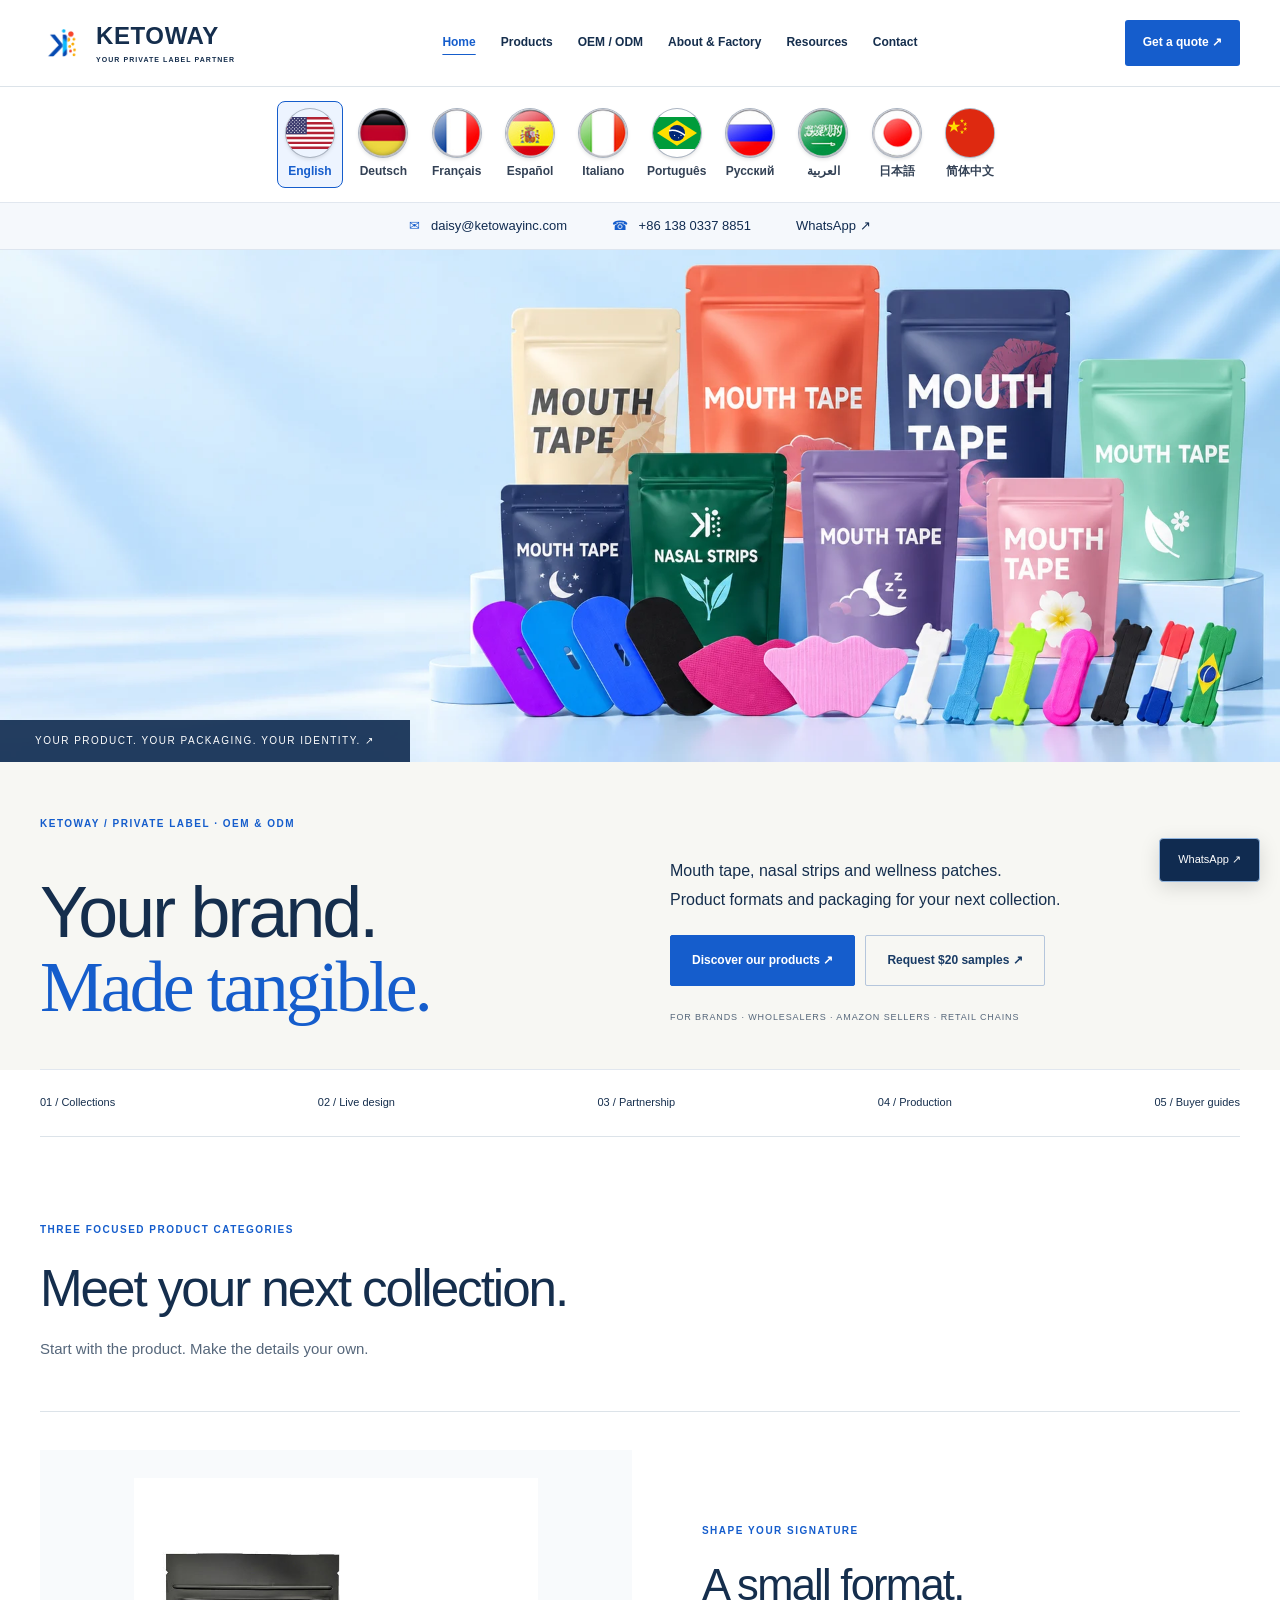
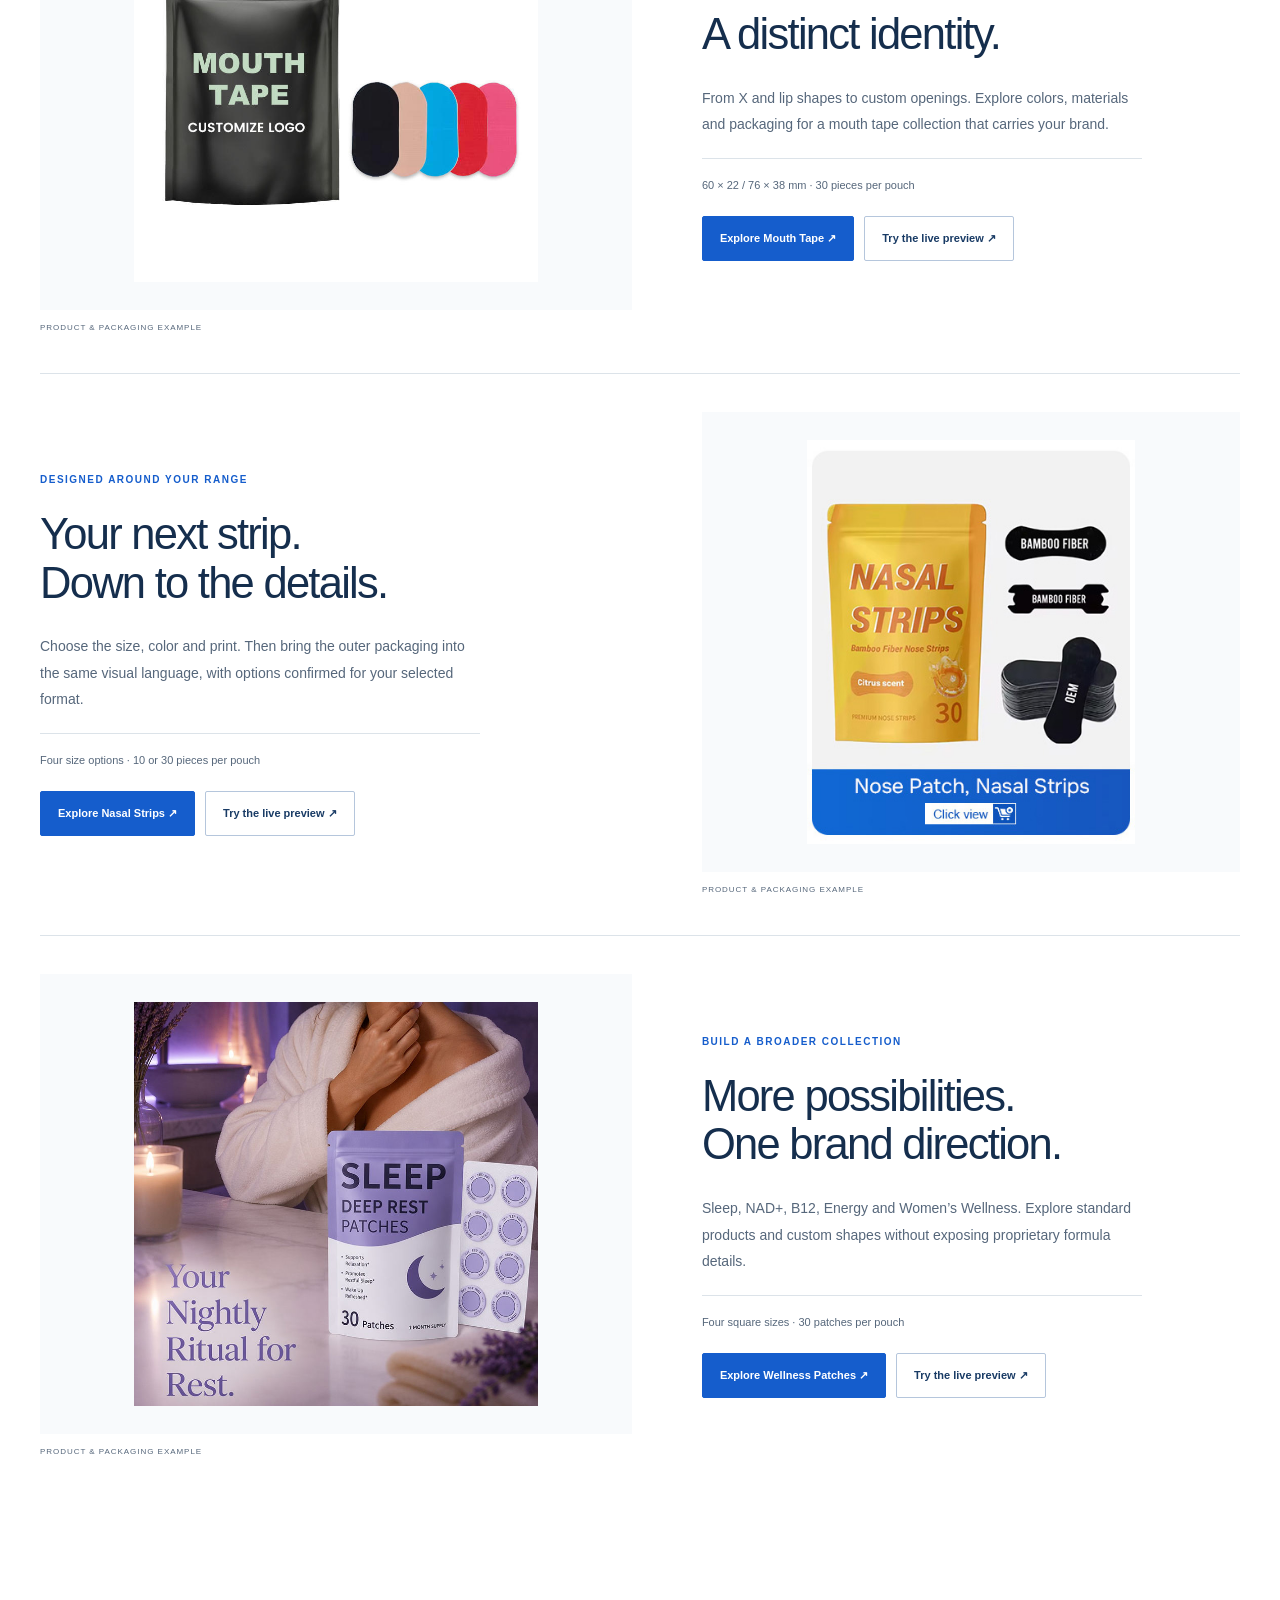
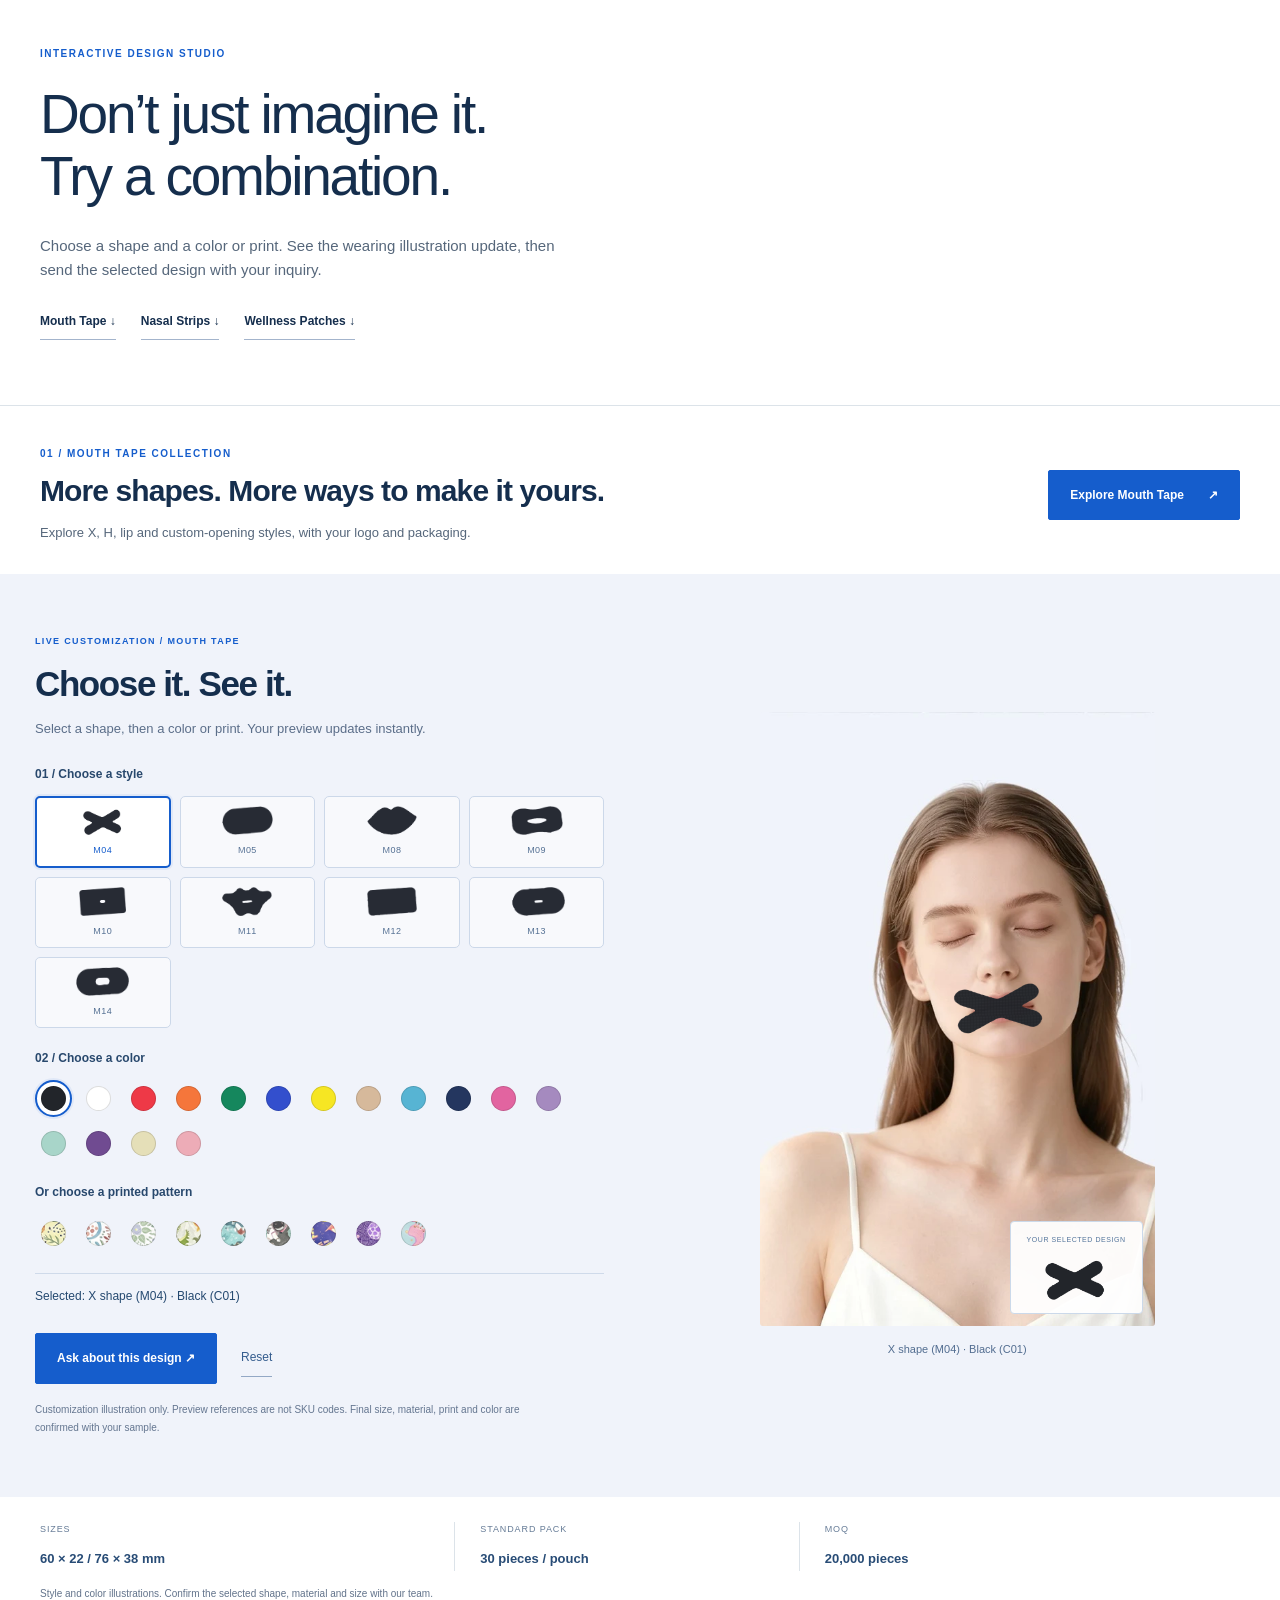
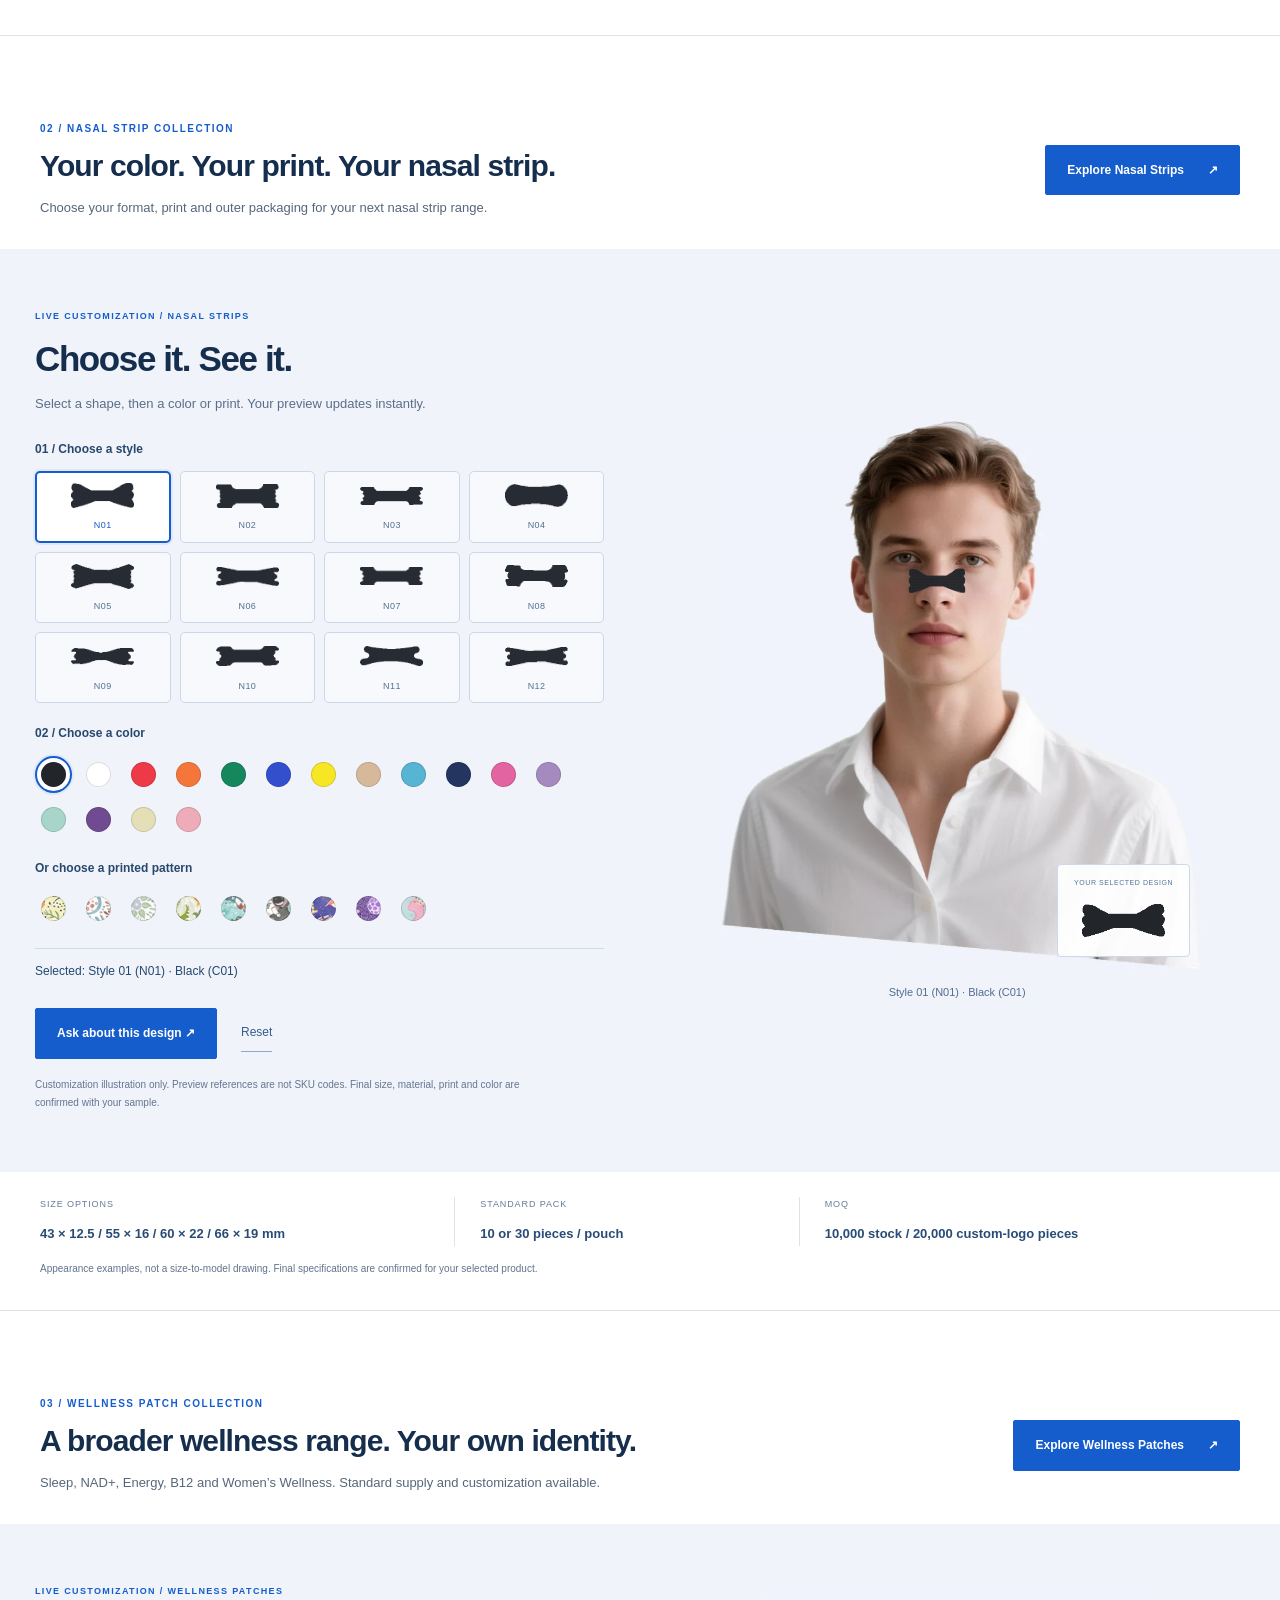
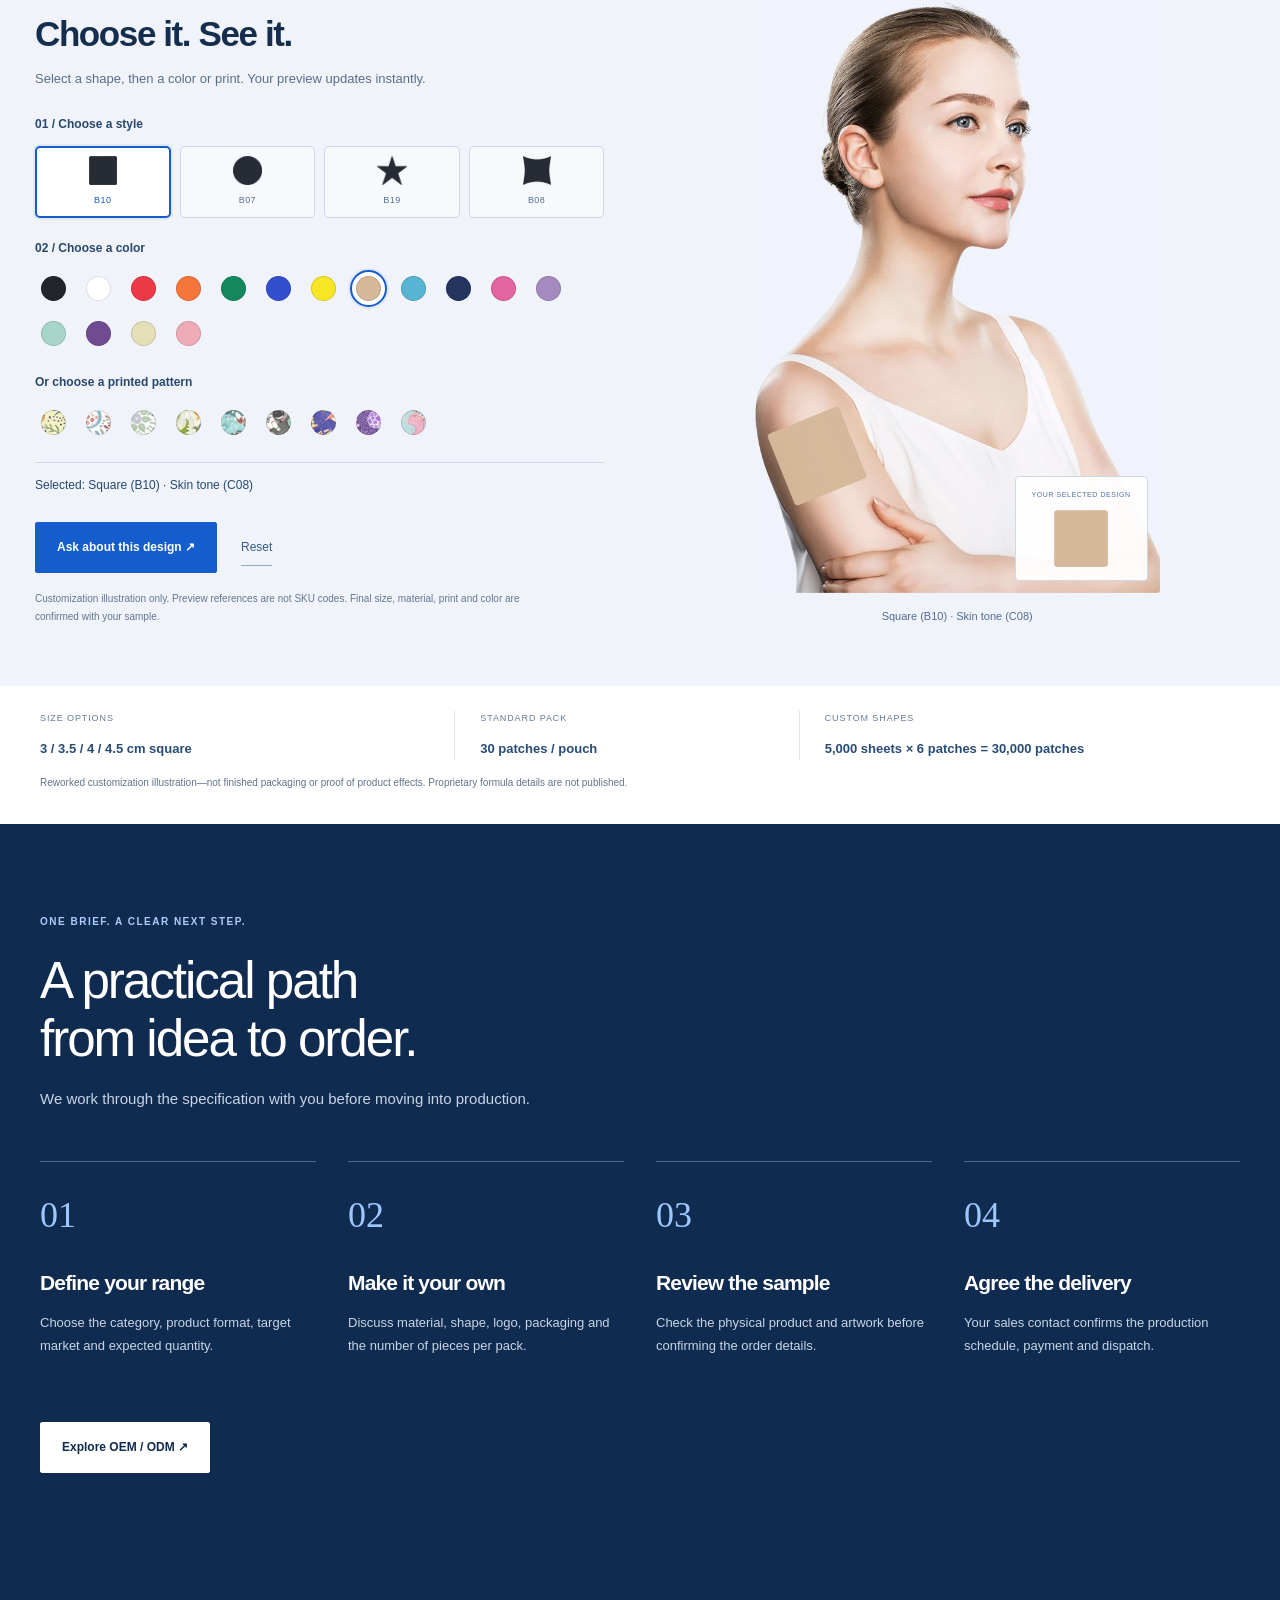
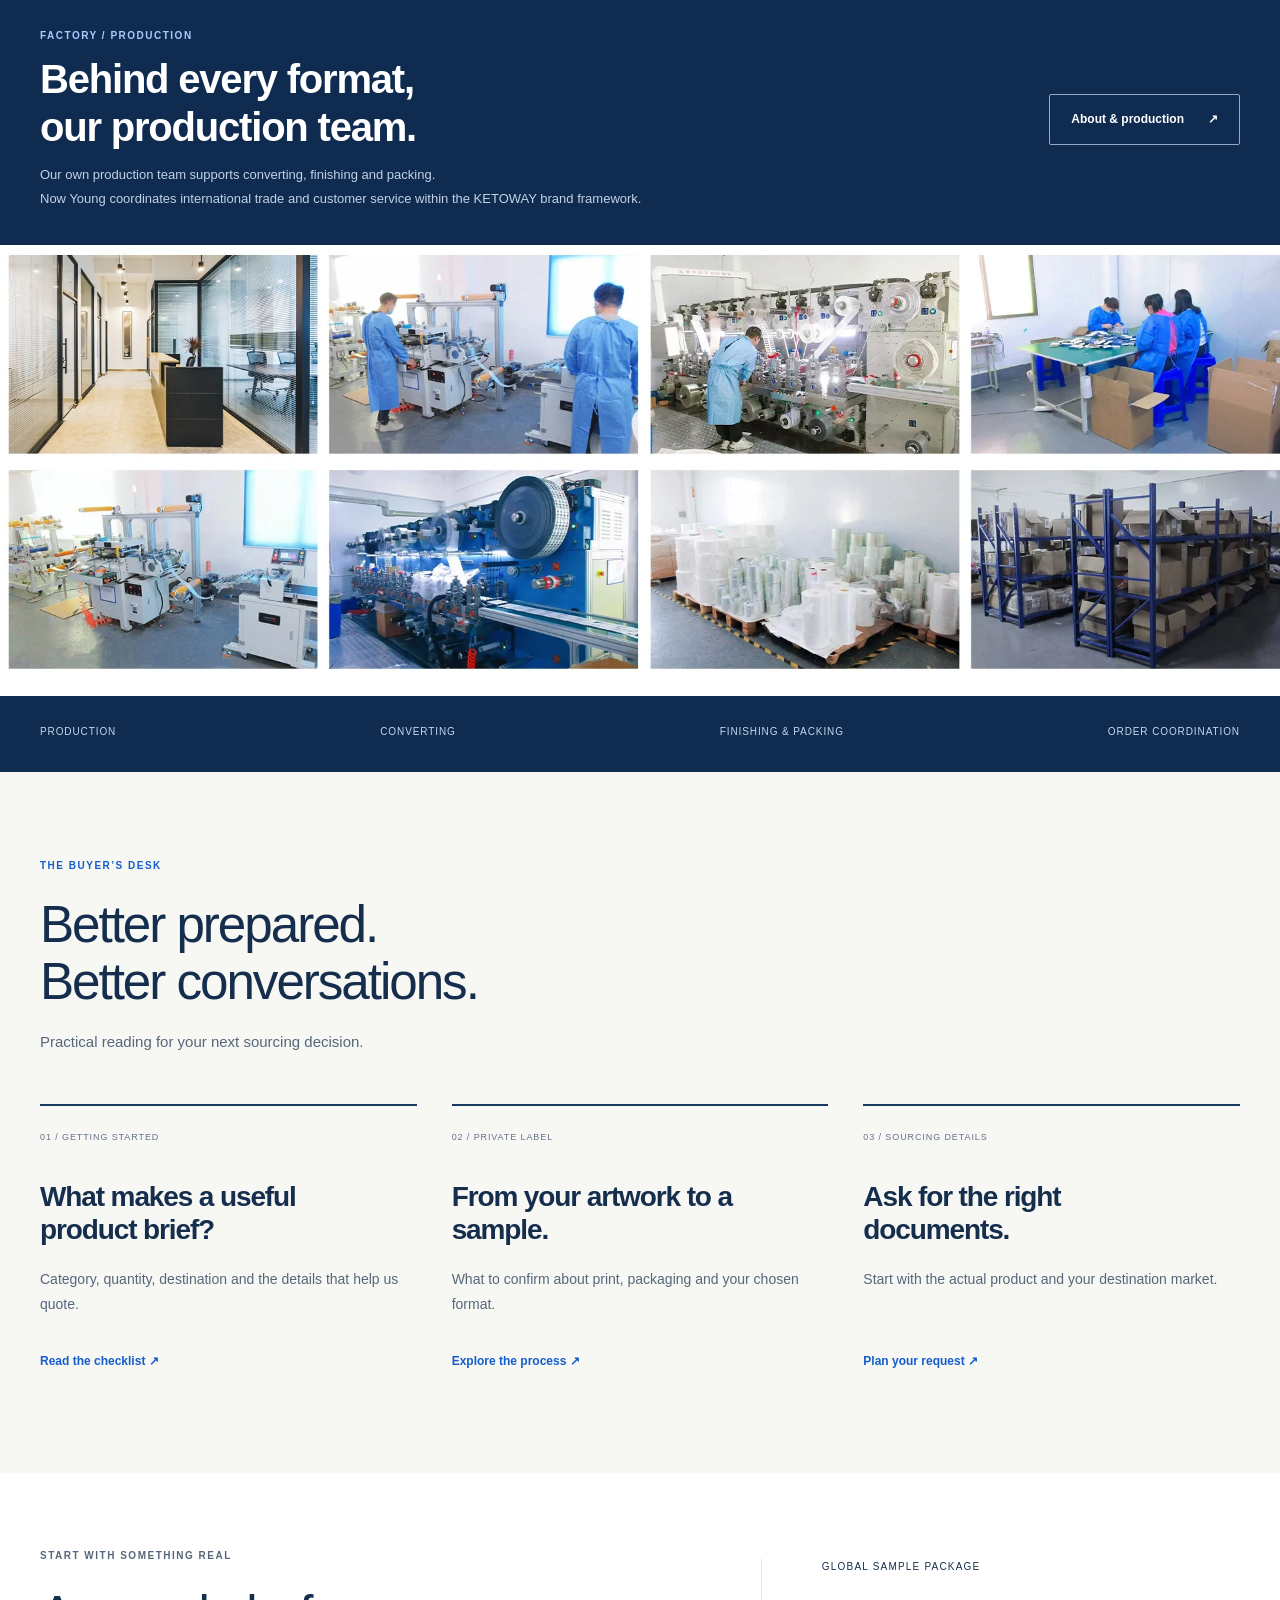
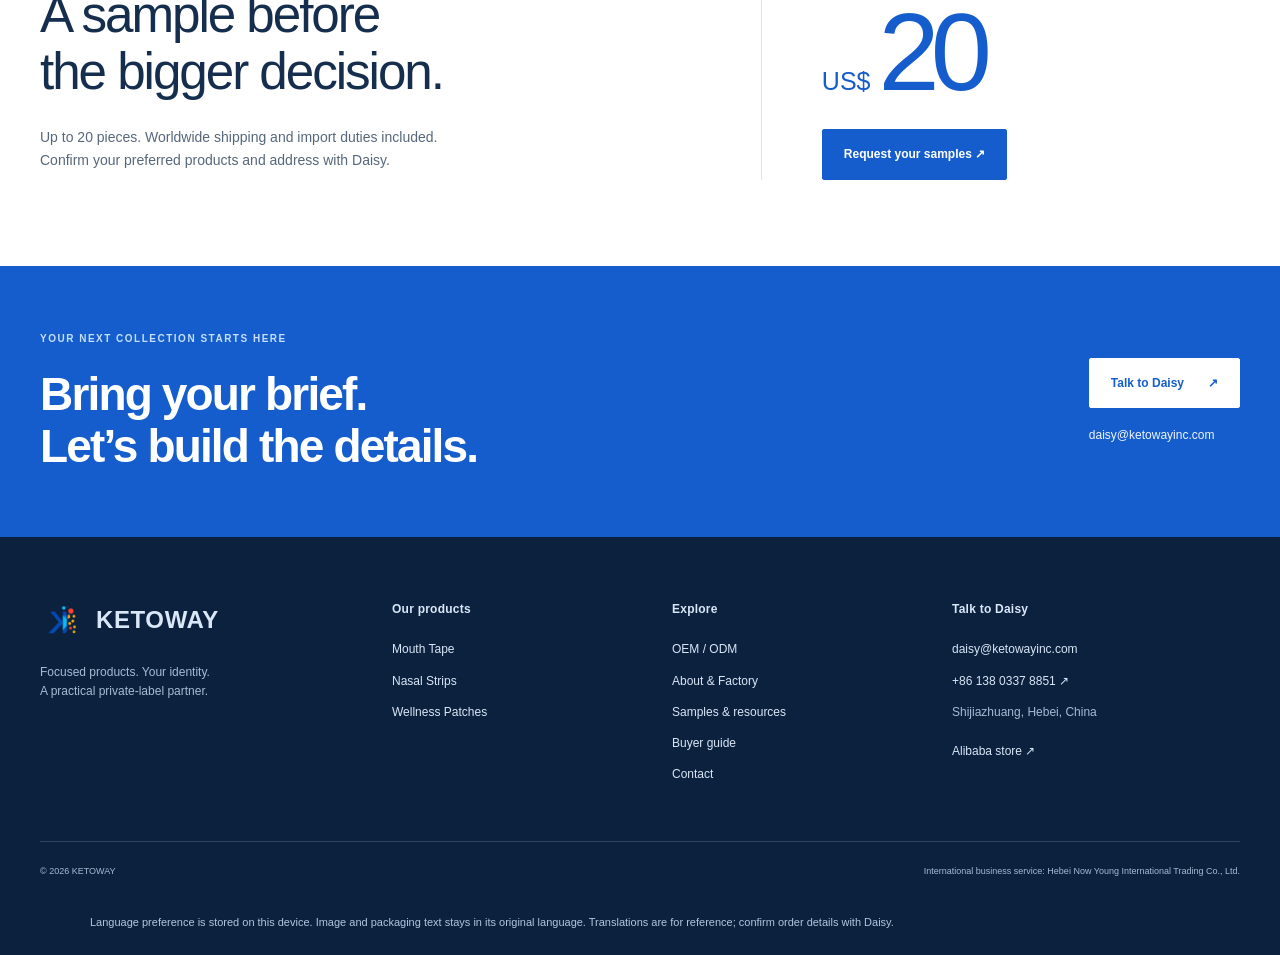
==== commit f19378df: "Move contact details below flags and lead homepage with product panorama" ====
--- a/index.html
+++ b/index.html
@@ -1,4 +1,4 @@
-<!doctype html><html lang="en"><head><meta charset="utf-8"><meta name="viewport" content="width=device-width,initial-scale=1"><meta name="description" content="Private-label mouth tape, nasal strips and wellness patches for brands, wholesalers, Amazon sellers and retailers. Explore KETOWAY customization and US$20 samples."><meta name="theme-color" content="#102b50"><title>Private Label Mouth Tape, Nasal Strips &amp; Wellness Patches | KETOWAY</title><link rel="canonical" href="https://www.ketowayinc.com/"><link rel="stylesheet" href="styles.css?v=20260922-studio"><link rel="icon" href="assets/ketoway-logo.png"><link rel="stylesheet" href="studio.css?v=20260922-studio"><link rel="stylesheet" href="languages.css?v=20260923-flags10"></head><body><a class="skip" href="#main">Skip to content</a><div class="topbar"><div class="container"><span>PRIVATE LABEL · OEM / ODM · GLOBAL PARTNERSHIPS</span><a href="mailto:daisy@ketowayinc.com">daisy@ketowayinc.com ↗</a></div></div><header><div class="container header-inner"><a class="brand" href="index.html" aria-label="KETOWAY home"><img class="" src="assets/ketoway-logo.png" alt="" loading="lazy" decoding="async"><strong>KETOWAY<small>YOUR PRIVATE LABEL PARTNER</small></strong></a><button id="menu-toggle" aria-label="Open navigation" aria-controls="main-nav" aria-expanded="false">☰</button><nav id="main-nav" aria-label="Main navigation"><a href="index.html" aria-current="page">Home</a><a href="products.html">Products</a><a href="oem.html">OEM / ODM</a><a href="factory.html">About & Factory</a><a href="resources.html">Resources</a><a href="contact.html">Contact</a></nav><a class="header-quote" href="contact.html">Get a quote ↗</a></div></header><nav class="category-rail" aria-label="Product shortcuts"><div class="container"><a href="mouth-tape.html">Mouth Tape</a><a href="nasal-strips.html">Nasal Strips</a><a href="functional-patches.html">Wellness Patches</a><a href="buyer-guide.html">Buyer guide ↗</a></div></nav><main id="main"><section class="studio-hero"><div class="studio-intro container"><p class="eyebrow">KETOWAY / PRIVATE LABEL · OEM & ODM</p><div><h1>Your brand.<br><em>Made tangible.</em></h1><div class="studio-pitch"><p>Mouth tape, nasal strips and wellness patches.<br>Product formats and packaging for your next collection.</p><div class="actions"><a class="button" href="#collections">Discover our products ↗</a><a class="button secondary" href="contact.html?request=Sample">Request $20 samples ↗</a></div><p class="studio-audience">FOR BRANDS · WHOLESALERS · AMAZON SELLERS · RETAIL CHAINS</p></div></div></div><a class="studio-panorama" href="products.html"><img src="assets/poster-collection.webp" alt="Company-owned mouth tape and nasal strip packaging collection" fetchpriority="high" width="1920" height="768"><span>YOUR PRODUCT. YOUR PACKAGING. YOUR IDENTITY. ↗</span></a></section>
+<!doctype html><html lang="en"><head><meta charset="utf-8"><meta name="viewport" content="width=device-width,initial-scale=1"><meta name="description" content="Private-label mouth tape, nasal strips and wellness patches for brands, wholesalers, Amazon sellers and retailers. Explore KETOWAY customization and US$20 samples."><meta name="theme-color" content="#102b50"><title>Private Label Mouth Tape, Nasal Strips &amp; Wellness Patches | KETOWAY</title><link rel="canonical" href="https://www.ketowayinc.com/"><link rel="stylesheet" href="styles.css?v=20260922-studio"><link rel="icon" href="assets/ketoway-logo.png"><link rel="stylesheet" href="studio.css?v=20260922-studio"><link rel="stylesheet" href="languages.css?v=20260923-layout"></head><body><a class="skip" href="#main">Skip to content</a><header><div class="container header-inner"><a class="brand" href="index.html" aria-label="KETOWAY home"><img class="" src="assets/ketoway-logo.png" alt="" loading="lazy" decoding="async"><strong>KETOWAY<small>YOUR PRIVATE LABEL PARTNER</small></strong></a><button id="menu-toggle" aria-label="Open navigation" aria-controls="main-nav" aria-expanded="false">☰</button><nav id="main-nav" aria-label="Main navigation"><a href="index.html" aria-current="page">Home</a><a href="products.html">Products</a><a href="oem.html">OEM / ODM</a><a href="factory.html">About & Factory</a><a href="resources.html">Resources</a><a href="contact.html">Contact</a></nav><a class="header-quote" href="contact.html">Get a quote ↗</a></div></header><div class="contact-strip"><div class="container" data-no-translate><a href="mailto:daisy@ketowayinc.com"><span aria-hidden="true">✉</span> daisy@ketowayinc.com</a><a href="tel:+8613803378851"><span aria-hidden="true">☎</span> +86 138 0337 8851</a><a href="https://wa.me/8613803378851" target="_blank" rel="noopener">WhatsApp ↗</a></div></div><main id="main"><section class="studio-hero"><a class="studio-panorama" href="products.html"><img src="assets/poster-collection.webp" alt="Company-owned mouth tape and nasal strip packaging collection" fetchpriority="high" width="1920" height="768"><span>YOUR PRODUCT. YOUR PACKAGING. YOUR IDENTITY. ↗</span></a><div class="studio-intro container"><p class="eyebrow">KETOWAY / PRIVATE LABEL · OEM & ODM</p><div><h1>Your brand.<br><em>Made tangible.</em></h1><div class="studio-pitch"><p>Mouth tape, nasal strips and wellness patches.<br>Product formats and packaging for your next collection.</p><div class="actions"><a class="button" href="#collections">Discover our products ↗</a><a class="button secondary" href="contact.html?request=Sample">Request $20 samples ↗</a></div><p class="studio-audience">FOR BRANDS · WHOLESALERS · AMAZON SELLERS · RETAIL CHAINS</p></div></div></div></section>
 <nav class="studio-jump container" aria-label="Homepage chapters"><a href="#collections">01 / Collections</a><a href="#customize">02 / Live design</a><a href="#partnership">03 / Partnership</a><a href="#production">04 / Production</a><a href="#buyer-journal">05 / Buyer guides</a></nav>
 <section class="range-section container" id="collections"><div class="studio-section-heading"><p class="eyebrow">THREE FOCUSED PRODUCT CATEGORIES</p><h2>Meet your next collection.</h2><p>Start with the product. Make the details your own.</p></div><article class="range-story"><a class="range-photo" href="mouth-tape.html"><img src="assets/product-mouth-tape.jpg" alt="Mouth Tape product and packaging example" loading="lazy"><span>PRODUCT & PACKAGING EXAMPLE</span></a><div class="range-story-copy"><p class="eyebrow">SHAPE YOUR SIGNATURE</p><h2>A small format.<br>A distinct identity.</h2><p>From X and lip shapes to custom openings. Explore colors, materials and packaging for a mouth tape collection that carries your brand.</p><p class="range-spec">60 × 22 / 76 × 38 mm · 30 pieces per pouch</p><div class="actions"><a class="button" href="mouth-tape.html">Explore Mouth Tape ↗</a><a class="button secondary" href="#mouth-collection">Try the live preview ↗</a></div></div></article><article class="range-story"><a class="range-photo" href="nasal-strips.html"><img src="assets/nasal-packaging.jpg" alt="Nasal Strips product and packaging example" loading="lazy"><span>PRODUCT & PACKAGING EXAMPLE</span></a><div class="range-story-copy"><p class="eyebrow">DESIGNED AROUND YOUR RANGE</p><h2>Your next strip.<br>Down to the details.</h2><p>Choose the size, color and print. Then bring the outer packaging into the same visual language, with options confirmed for your selected format.</p><p class="range-spec">Four size options · 10 or 30 pieces per pouch</p><div class="actions"><a class="button" href="nasal-strips.html">Explore Nasal Strips ↗</a><a class="button secondary" href="#nasal-collection">Try the live preview ↗</a></div></div></article><article class="range-story"><a class="range-photo" href="functional-patches.html"><img src="assets/product-sleep-patches.jpg" alt="Wellness Patches product and packaging example" loading="lazy"><span>PRODUCT & PACKAGING EXAMPLE</span></a><div class="range-story-copy"><p class="eyebrow">BUILD A BROADER COLLECTION</p><h2>More possibilities.<br>One brand direction.</h2><p>Sleep, NAD+, B12, Energy and Women’s Wellness. Explore standard products and custom shapes without exposing proprietary formula details.</p><p class="range-spec">Four square sizes · 30 patches per pouch</p><div class="actions"><a class="button" href="functional-patches.html">Explore Wellness Patches ↗</a><a class="button secondary" href="#wellness-collection">Try the live preview ↗</a></div></div></article></section>
 <section class="studio-custom-heading container" id="customize"><p class="eyebrow">INTERACTIVE DESIGN STUDIO</p><h2>Don’t just imagine it.<br>Try a combination.</h2><p>Choose a shape and a color or print. See the wearing illustration update, then send the selected design with your inquiry.</p><nav aria-label="Choose a live preview"><a href="#mouth-collection">Mouth Tape ↓</a><a href="#nasal-collection">Nasal Strips ↓</a><a href="#wellness-collection">Wellness Patches ↓</a></nav></section><section class="collection-poster" id="mouth-collection" aria-labelledby="mouth-collection-heading"><div class="container poster-heading"><div><p class="eyebrow">01 / MOUTH TAPE COLLECTION</p><h2 id="mouth-collection-heading">More shapes. More ways to make it yours.</h2><p>Explore X, H, lip and custom-opening styles, with your logo and packaging.</p></div><a class="button" href="mouth-tape.html">Explore Mouth Tape<span aria-hidden="true">↗</span></a></div><div class="configurator" data-configurator="mouth"><p class="config-placeholder">Loading interactive preview… <a href="mouth-tape.html">View product specifications</a></p><noscript><p>Enable JavaScript to choose a shape and color. Contact Daisy for a custom design.</p></noscript></div><div class="container"><div class="poster-facts"><div><span>SIZES</span><strong>60 × 22 / 76 × 38 mm</strong></div><div><span>STANDARD PACK</span><strong>30 pieces / pouch</strong></div><div><span>MOQ</span><strong>20,000 pieces</strong></div></div><p class="poster-note">Style and color illustrations. Confirm the selected shape, material and size with our team.</p></div></section><section class="collection-poster" id="nasal-collection" aria-labelledby="nasal-collection-heading"><div class="container poster-heading"><div><p class="eyebrow">02 / NASAL STRIP COLLECTION</p><h2 id="nasal-collection-heading">Your color. Your print. Your nasal strip.</h2><p>Choose your format, print and outer packaging for your next nasal strip range.</p></div><a class="button" href="nasal-strips.html">Explore Nasal Strips<span aria-hidden="true">↗</span></a></div><div class="configurator" data-configurator="nasal"><p class="config-placeholder">Loading interactive preview… <a href="nasal-strips.html">View product specifications</a></p><noscript><p>Enable JavaScript to choose a shape and color. Contact Daisy for a custom design.</p></noscript></div><div class="container"><div class="poster-facts"><div><span>SIZE OPTIONS</span><strong>43 × 12.5 / 55 × 16 / 60 × 22 / 66 × 19 mm</strong></div><div><span>STANDARD PACK</span><strong>10 or 30 pieces / pouch</strong></div><div><span>MOQ</span><strong>10,000 stock / 20,000 custom-logo pieces</strong></div></div><p class="poster-note">Appearance examples, not a size-to-model drawing. Final specifications are confirmed for your selected product.</p></div></section><section class="collection-poster" id="wellness-collection" aria-labelledby="wellness-collection-heading"><div class="container poster-heading"><div><p class="eyebrow">03 / WELLNESS PATCH COLLECTION</p><h2 id="wellness-collection-heading">A broader wellness range. Your own identity.</h2><p>Sleep, NAD+, Energy, B12 and Women’s Wellness. Standard supply and customization available.</p></div><a class="button" href="functional-patches.html">Explore Wellness Patches<span aria-hidden="true">↗</span></a></div><div class="configurator" data-configurator="body"><p class="config-placeholder">Loading interactive preview… <a href="functional-patches.html">View product specifications</a></p><noscript><p>Enable JavaScript to choose a shape and color. Contact Daisy for a custom design.</p></noscript></div><div class="container"><div class="poster-facts"><div><span>SIZE OPTIONS</span><strong>3 / 3.5 / 4 / 4.5 cm square</strong></div><div><span>STANDARD PACK</span><strong>30 patches / pouch</strong></div><div><span>CUSTOM SHAPES</span><strong>5,000 sheets × 6 patches = 30,000 patches</strong></div></div><p class="poster-note">Reworked customization illustration—not finished packaging or proof of product effects. Proprietary formula details are not published.</p></div></section>
--- a/languages.css
+++ b/languages.css
@@ -7,3 +7,5 @@
 
 .language-strip{background:#fff;border-bottom:1px solid #e1e7ef;padding:14px 20px;direction:ltr}.language-options{display:grid;grid-template-columns:repeat(10,minmax(0,1fr));max-width:1050px;margin:auto;gap:8px}.language-options button{display:flex;flex-direction:column;align-items:center;justify-content:center;gap:7px;border:1px solid transparent;border-radius:8px;padding:7px 2px;background:white;color:#334155;font:600 12px/1.3 Arial,sans-serif;cursor:pointer;min-width:0}.language-options button:hover{background:#f1f6fe}.language-options button[aria-pressed=true]{background:#edf4ff;border-color:#155dcc;color:#155dcc}.language-options button:focus-visible{outline:3px solid #155dcc;outline-offset:2px}.language-check{display:none}.language-flag{display:block;width:48px;height:48px;border-radius:50%;overflow:hidden;flex:none;background-repeat:no-repeat;box-shadow:0 0 0 1px #aab4c2,0 2px 4px #0002}.language-flag svg{width:100%;height:100%;object-fit:cover}.flag-de,.flag-fr,.flag-es,.flag-it,.flag-ru,.flag-jp,.flag-sa{background-image:url('assets/language-flags.jpg');background-size:1440px 120.75px}.flag-de{background-position:-272.25px -37.5px}.flag-es{background-position:-384.75px -37.5px}.flag-fr{background-position:-444px -37.5px}.flag-it{background-position:-501px -37.5px}.flag-ru{background-position:-557.25px -37.5px}.flag-jp{background-position:-669.75px -37.5px}.flag-sa{background-position:-725.25px -37.5px}.language-flag svg{object-fit:cover}html[dir=rtl] .configurator{direction:ltr}html[dir=rtl] .config-controls{direction:rtl;text-align:right}html[dir=rtl] a[href^='mailto:'],html[dir=rtl] a[href^='tel:']{direction:ltr;unicode-bidi:isolate}html[dir=rtl] .config-view,html[dir=rtl] .config-stage{direction:ltr}html[dir=rtl] input[type=email]{direction:ltr}html[dir=rtl] .brand{direction:ltr}
 @media(max-width:780px){.language-strip{padding:10px 12px}.language-options{grid-template-columns:repeat(5,minmax(0,1fr));gap:5px}.language-options button{font-size:10px;padding:6px 1px;gap:5px}.language-flag{width:48px;height:48px}.language-strip .language-flag{transform:scale(.83);margin:-4px}}
+
+.contact-strip{background:#f5f8fc;border-bottom:1px solid #dde5ef;color:#102b50}.contact-strip .container{display:flex;align-items:center;justify-content:center;gap:45px;padding-block:13px;direction:ltr}.contact-strip a{font-size:13px;text-decoration:none;white-space:nowrap}.contact-strip a:hover{text-decoration:underline}.contact-strip a:focus-visible{outline:2px solid #155dcc;outline-offset:4px}.contact-strip a span{color:#155dcc;margin-right:7px}.studio-hero>.studio-panorama{display:block}.studio-hero>.studio-intro{border-bottom:1px solid #e1e7ef}@media(max-width:600px){.contact-strip .container{gap:7px 16px;flex-wrap:wrap;padding-block:12px}.contact-strip a{font-size:11px}.contact-strip a:first-child{flex-basis:100%;text-align:center}}
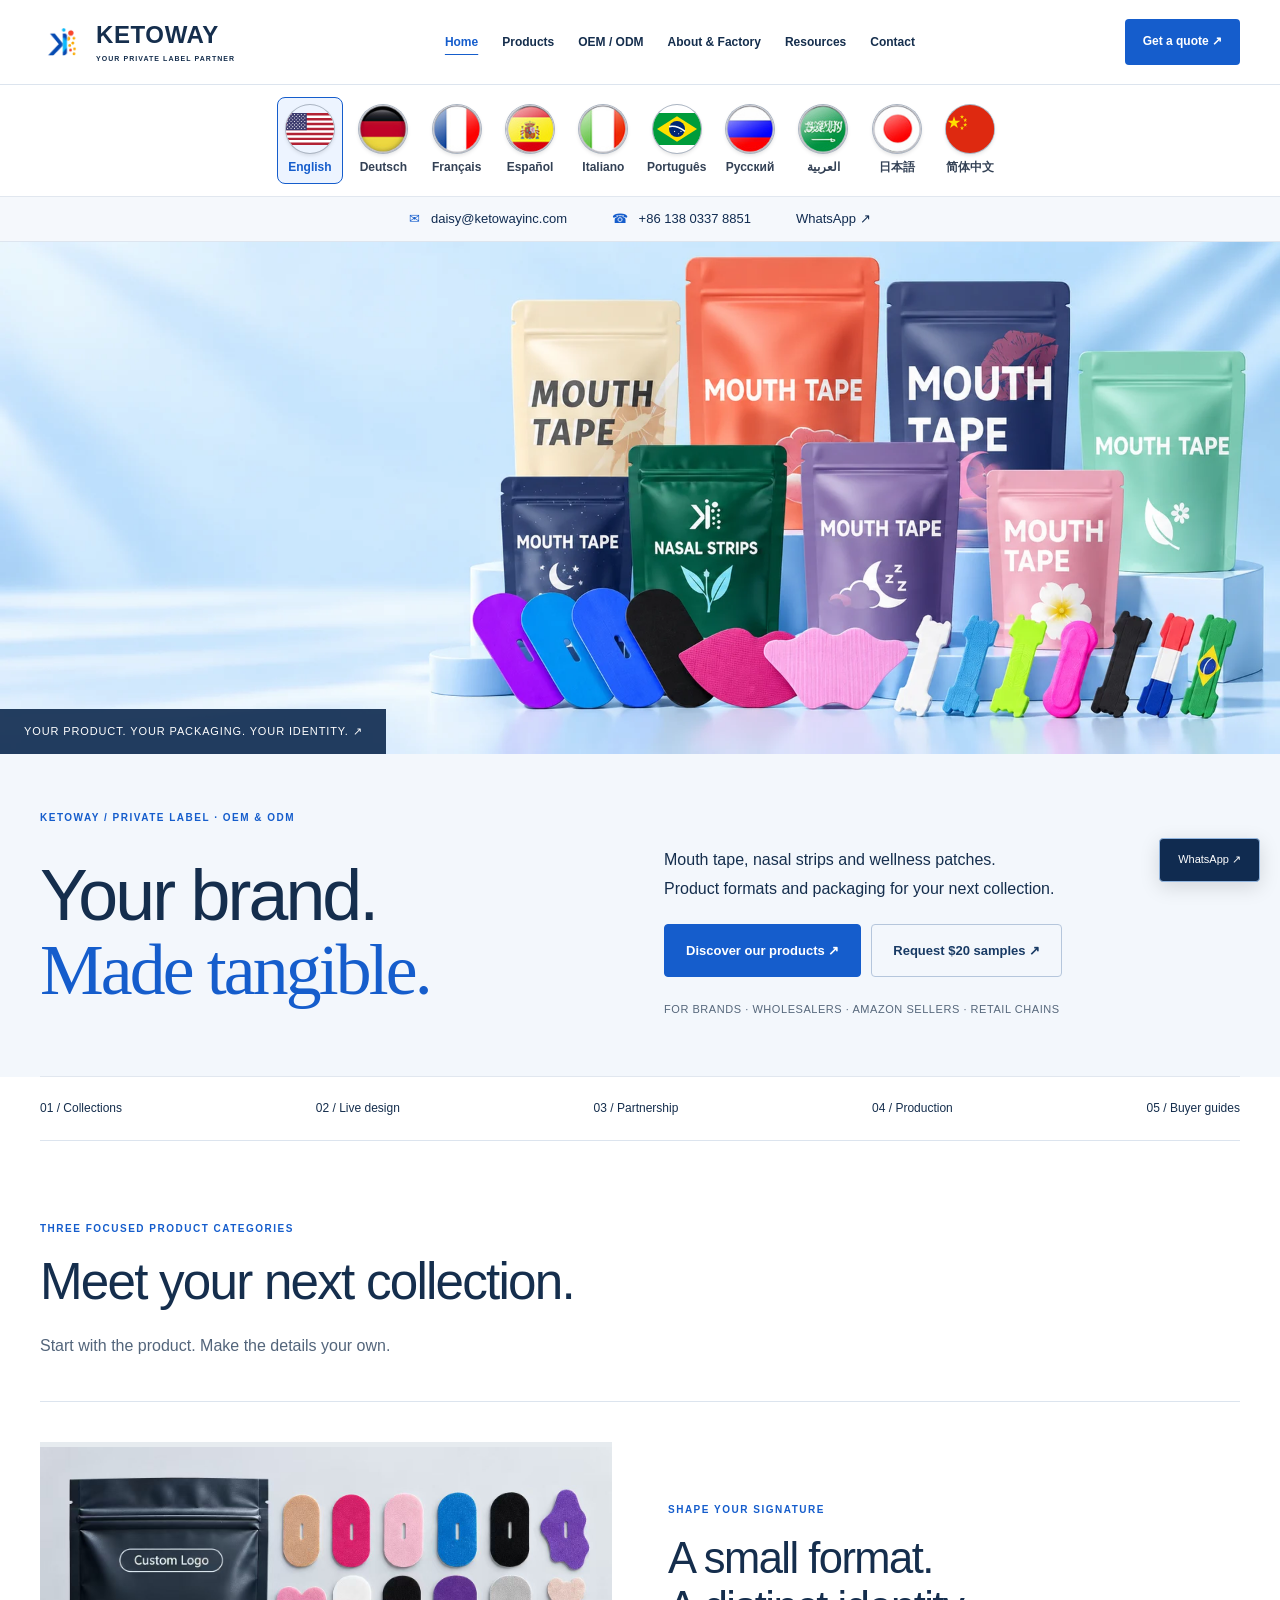
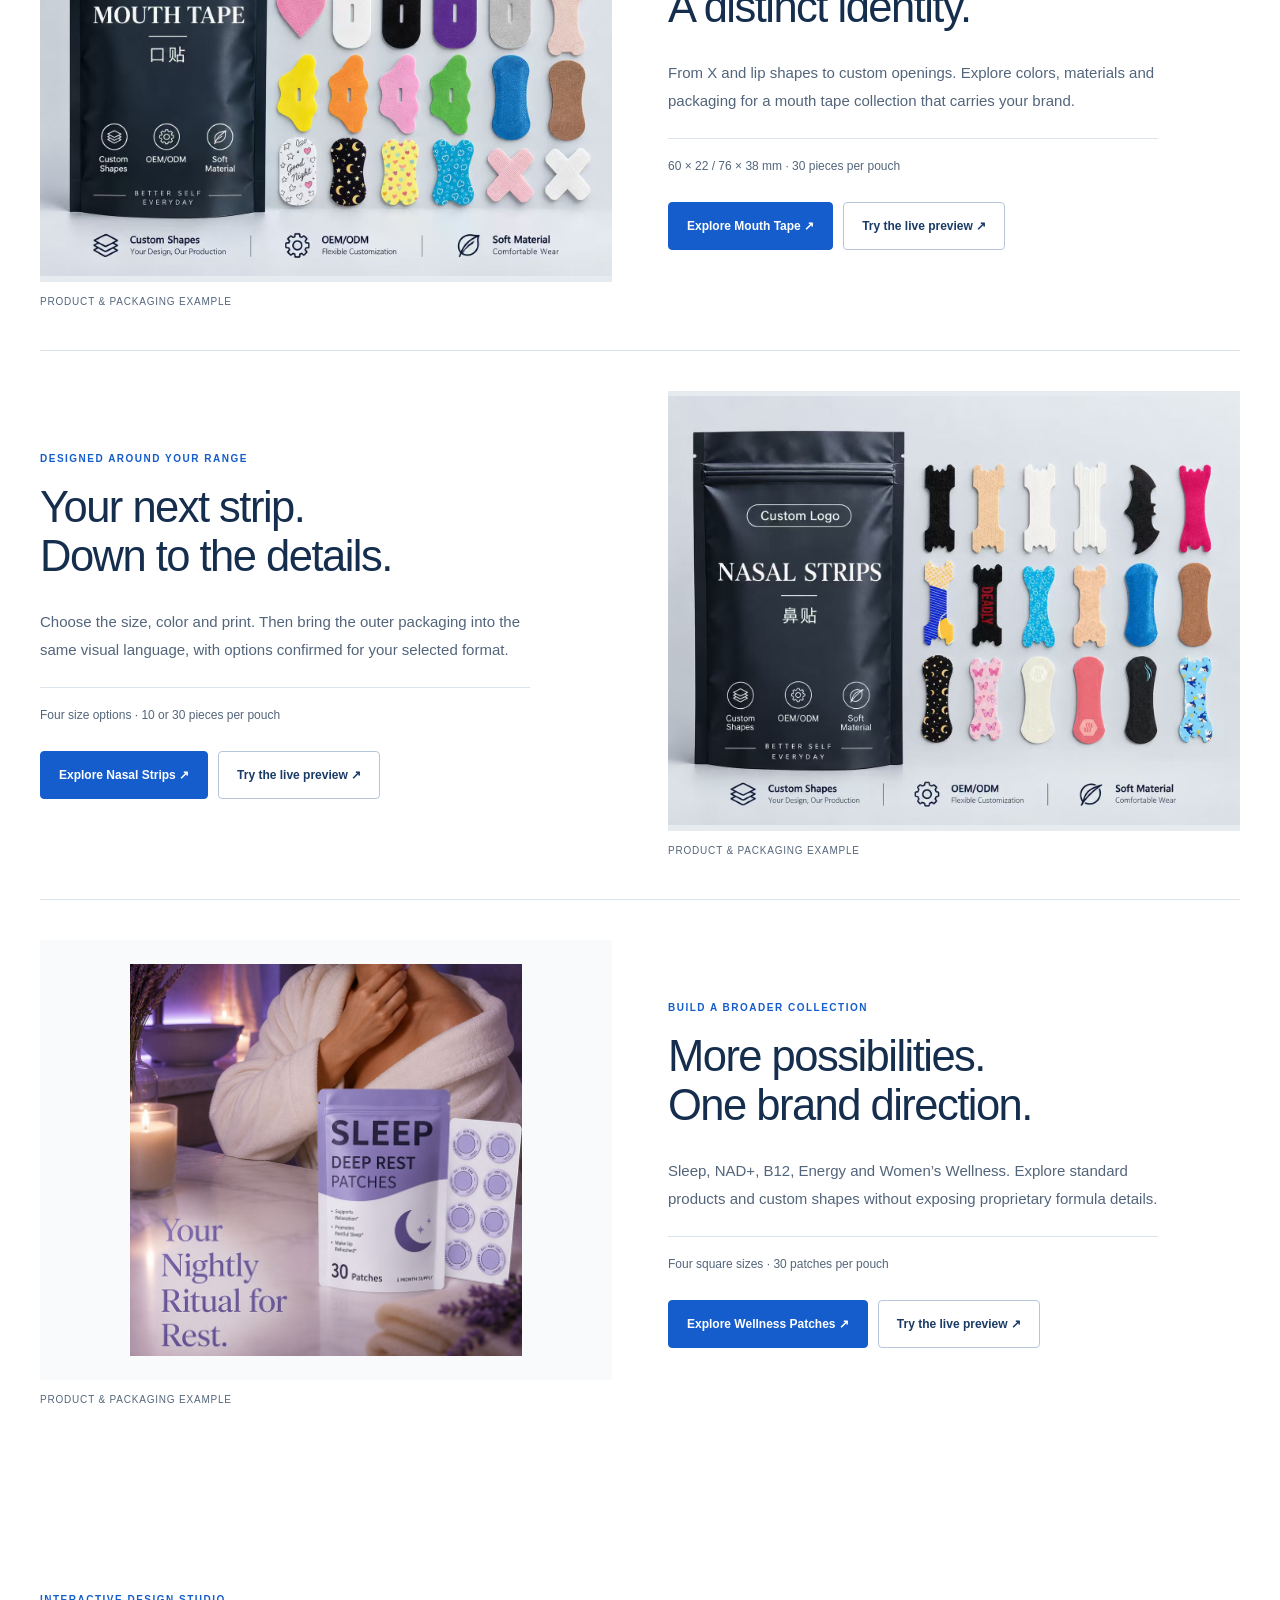
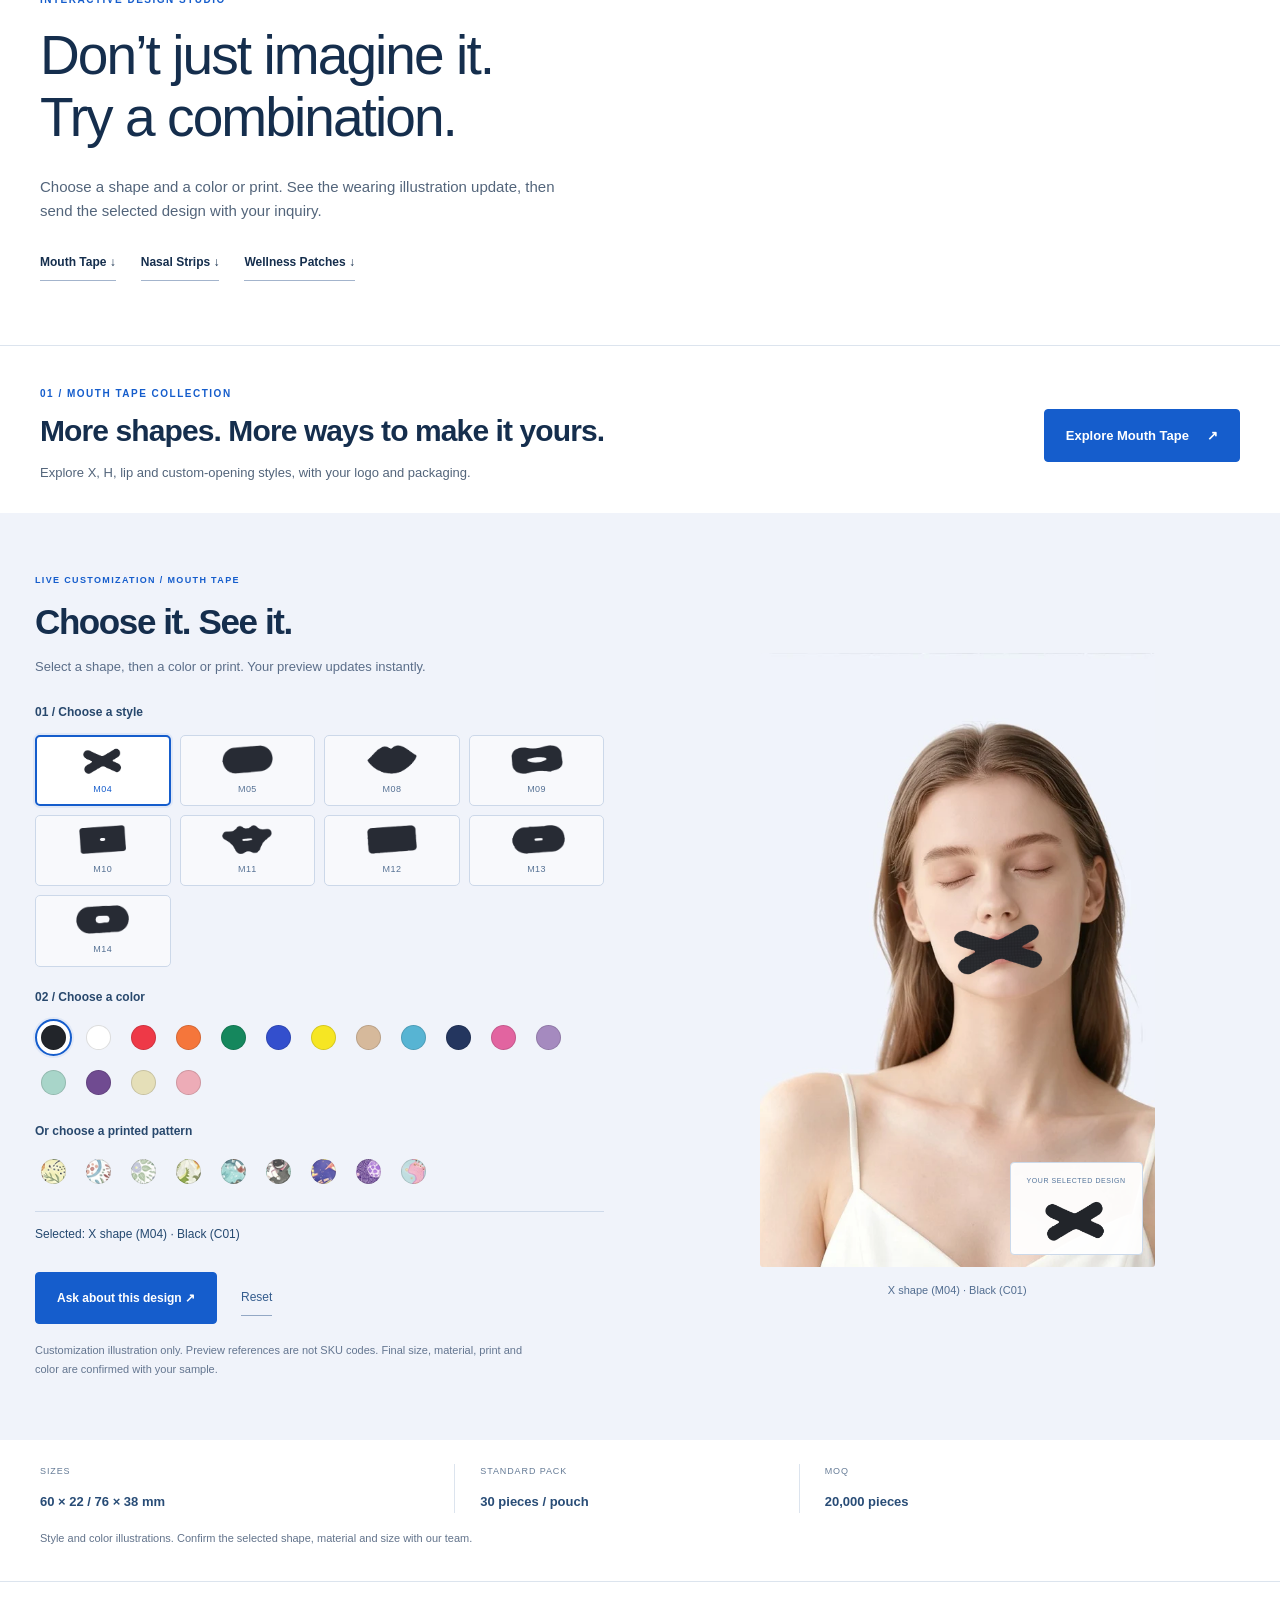
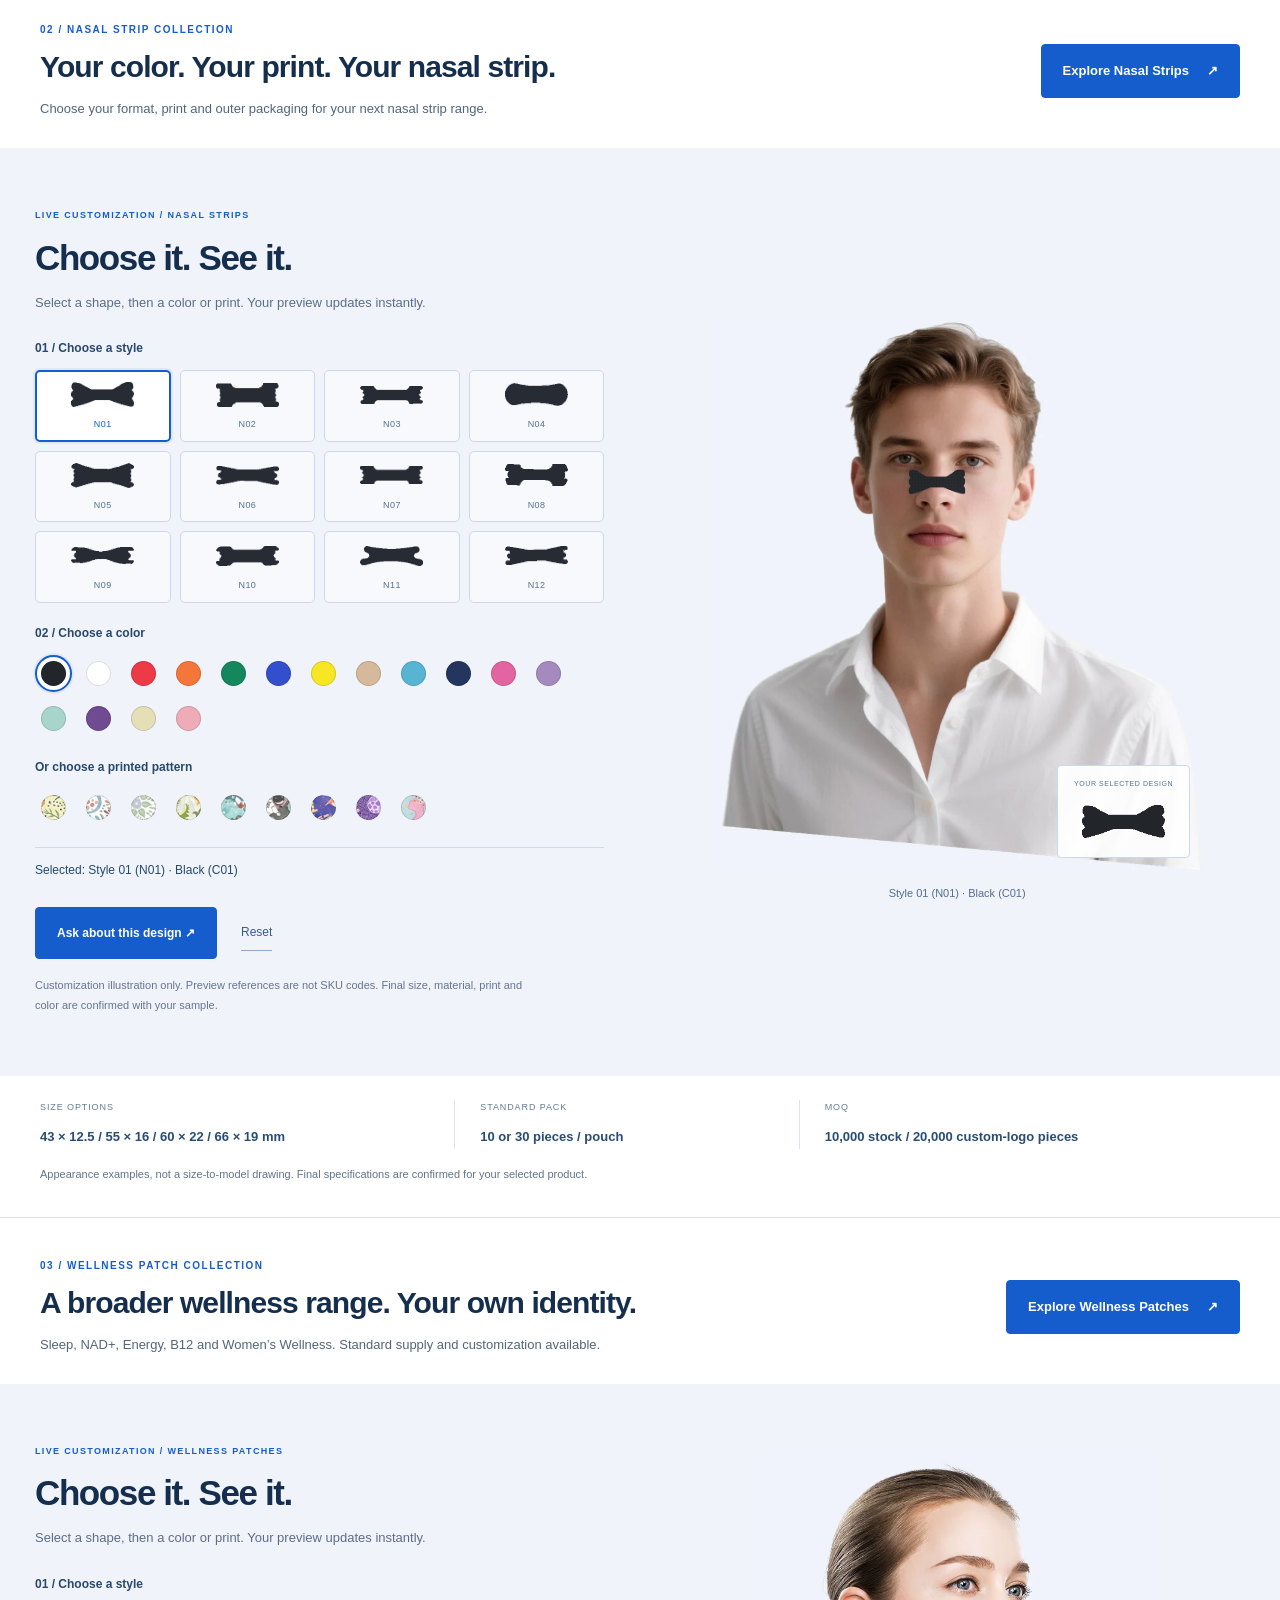
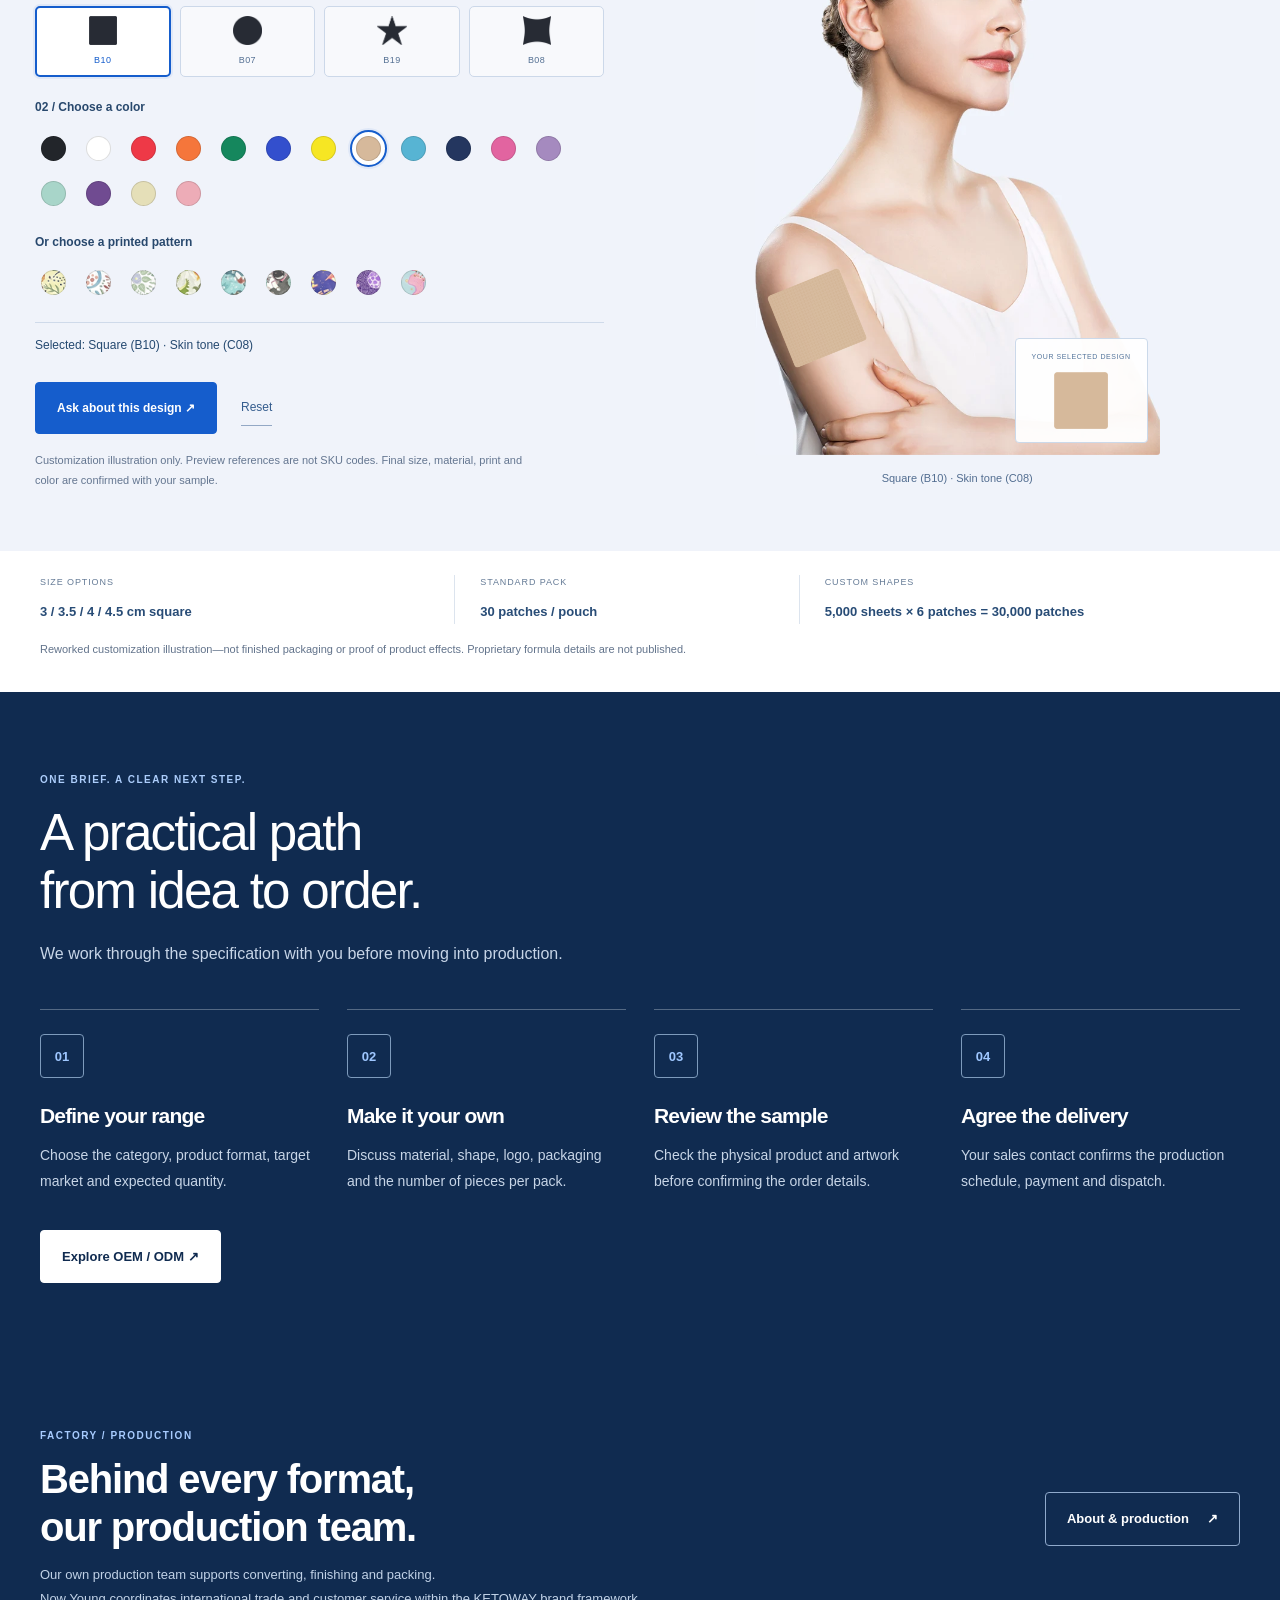
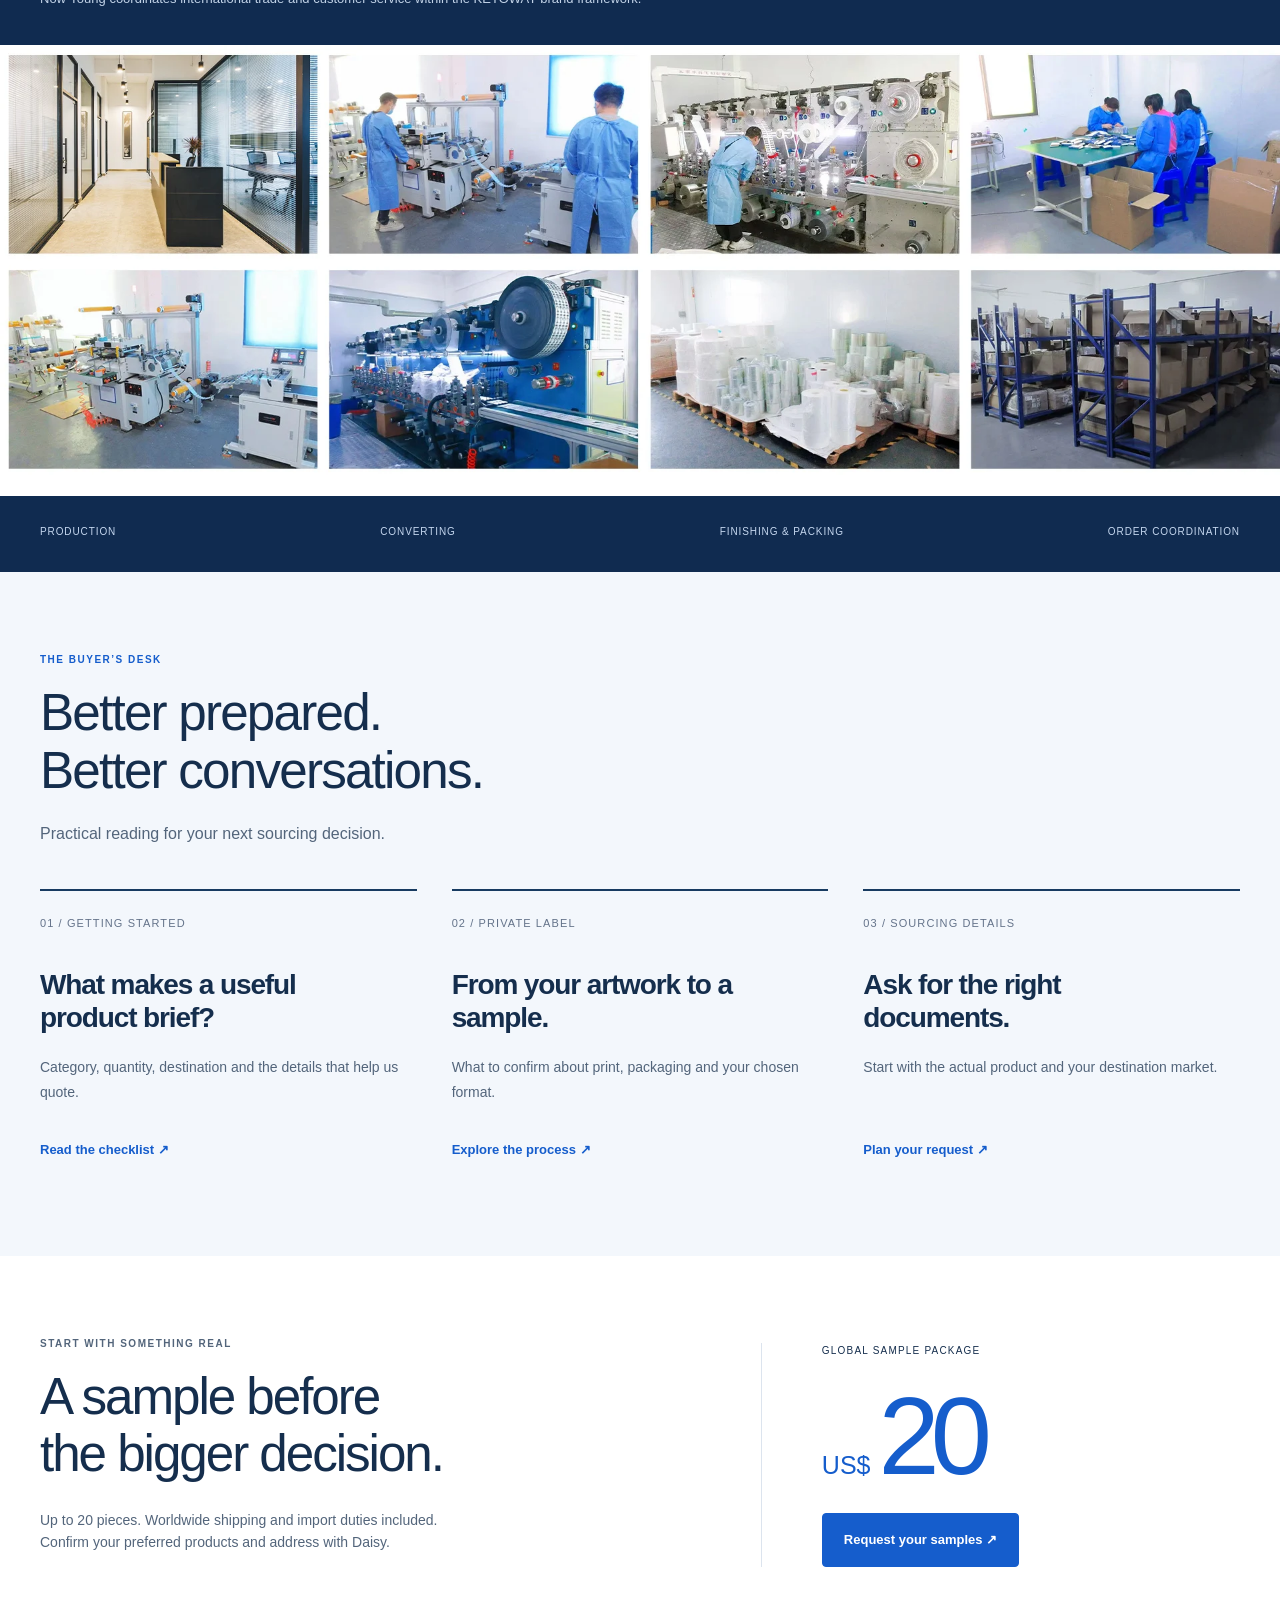
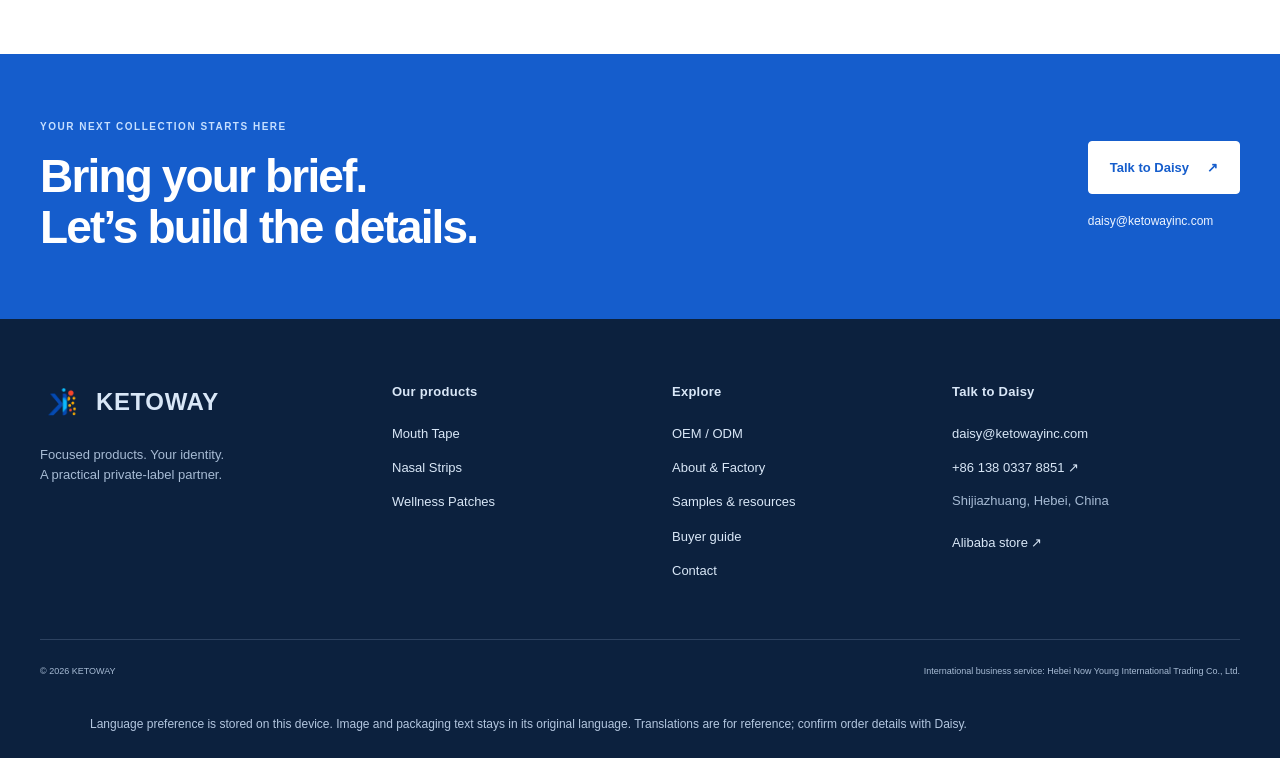
==== commit 40d518cc: "Unify responsive spacing and typography; add supplied mouth and nasal customization assets" ====
--- a/index.html
+++ b/index.html
@@ -1,6 +1,6 @@
-<!doctype html><html lang="en"><head><meta charset="utf-8"><meta name="viewport" content="width=device-width,initial-scale=1"><meta name="description" content="Private-label mouth tape, nasal strips and wellness patches for brands, wholesalers, Amazon sellers and retailers. Explore KETOWAY customization and US$20 samples."><meta name="theme-color" content="#102b50"><title>Private Label Mouth Tape, Nasal Strips &amp; Wellness Patches | KETOWAY</title><link rel="canonical" href="https://www.ketowayinc.com/"><link rel="stylesheet" href="styles.css?v=20260922-studio"><link rel="icon" href="assets/ketoway-logo.png"><link rel="stylesheet" href="studio.css?v=20260922-studio"><link rel="stylesheet" href="languages.css?v=20260923-layout"></head><body><a class="skip" href="#main">Skip to content</a><header><div class="container header-inner"><a class="brand" href="index.html" aria-label="KETOWAY home"><img class="" src="assets/ketoway-logo.png" alt="" loading="lazy" decoding="async"><strong>KETOWAY<small>YOUR PRIVATE LABEL PARTNER</small></strong></a><button id="menu-toggle" aria-label="Open navigation" aria-controls="main-nav" aria-expanded="false">☰</button><nav id="main-nav" aria-label="Main navigation"><a href="index.html" aria-current="page">Home</a><a href="products.html">Products</a><a href="oem.html">OEM / ODM</a><a href="factory.html">About & Factory</a><a href="resources.html">Resources</a><a href="contact.html">Contact</a></nav><a class="header-quote" href="contact.html">Get a quote ↗</a></div></header><div class="contact-strip"><div class="container" data-no-translate><a href="mailto:daisy@ketowayinc.com"><span aria-hidden="true">✉</span> daisy@ketowayinc.com</a><a href="tel:+8613803378851"><span aria-hidden="true">☎</span> +86 138 0337 8851</a><a href="https://wa.me/8613803378851" target="_blank" rel="noopener">WhatsApp ↗</a></div></div><main id="main"><section class="studio-hero"><a class="studio-panorama" href="products.html"><img src="assets/poster-collection.webp" alt="Company-owned mouth tape and nasal strip packaging collection" fetchpriority="high" width="1920" height="768"><span>YOUR PRODUCT. YOUR PACKAGING. YOUR IDENTITY. ↗</span></a><div class="studio-intro container"><p class="eyebrow">KETOWAY / PRIVATE LABEL · OEM & ODM</p><div><h1>Your brand.<br><em>Made tangible.</em></h1><div class="studio-pitch"><p>Mouth tape, nasal strips and wellness patches.<br>Product formats and packaging for your next collection.</p><div class="actions"><a class="button" href="#collections">Discover our products ↗</a><a class="button secondary" href="contact.html?request=Sample">Request $20 samples ↗</a></div><p class="studio-audience">FOR BRANDS · WHOLESALERS · AMAZON SELLERS · RETAIL CHAINS</p></div></div></div></section>
+<!doctype html><html lang="en"><head><meta charset="utf-8"><meta name="viewport" content="width=device-width,initial-scale=1"><meta name="description" content="Private-label mouth tape, nasal strips and wellness patches for brands, wholesalers, Amazon sellers and retailers. Explore KETOWAY customization and US$20 samples."><meta name="theme-color" content="#102b50"><title>Private Label Mouth Tape, Nasal Strips &amp; Wellness Patches | KETOWAY</title><link rel="canonical" href="https://www.ketowayinc.com/"><link rel="stylesheet" href="styles.css?v=20260922-studio"><link rel="icon" href="assets/ketoway-logo.png"><link rel="stylesheet" href="studio.css?v=20260922-studio"><link rel="stylesheet" href="languages.css?v=20260923-layout"><link rel="stylesheet" href="design-polish.css?v=20260923-polish"></head><body><a class="skip" href="#main">Skip to content</a><header><div class="container header-inner"><a class="brand" href="index.html" aria-label="KETOWAY home"><img class="" src="assets/ketoway-logo.png" alt="" loading="lazy" decoding="async"><strong>KETOWAY<small>YOUR PRIVATE LABEL PARTNER</small></strong></a><button id="menu-toggle" aria-label="Open navigation" aria-controls="main-nav" aria-expanded="false">☰</button><nav id="main-nav" aria-label="Main navigation"><a href="index.html" aria-current="page">Home</a><a href="products.html">Products</a><a href="oem.html">OEM / ODM</a><a href="factory.html">About & Factory</a><a href="resources.html">Resources</a><a href="contact.html">Contact</a></nav><a class="header-quote" href="contact.html">Get a quote ↗</a></div></header><div class="contact-strip"><div class="container" data-no-translate><a href="mailto:daisy@ketowayinc.com"><span aria-hidden="true">✉</span> daisy@ketowayinc.com</a><a href="tel:+8613803378851"><span aria-hidden="true">☎</span> +86 138 0337 8851</a><a href="https://wa.me/8613803378851" target="_blank" rel="noopener">WhatsApp ↗</a></div></div><main id="main"><section class="studio-hero"><a class="studio-panorama" href="products.html"><img src="assets/poster-collection.webp" alt="Company-owned mouth tape and nasal strip packaging collection" fetchpriority="high" width="1920" height="768"><span>YOUR PRODUCT. YOUR PACKAGING. YOUR IDENTITY. ↗</span></a><div class="studio-intro container"><p class="eyebrow">KETOWAY / PRIVATE LABEL · OEM & ODM</p><div><h1>Your brand.<br><em>Made tangible.</em></h1><div class="studio-pitch"><p>Mouth tape, nasal strips and wellness patches.<br>Product formats and packaging for your next collection.</p><div class="actions"><a class="button" href="#collections">Discover our products ↗</a><a class="button secondary" href="contact.html?request=Sample">Request $20 samples ↗</a></div><p class="studio-audience">FOR BRANDS · WHOLESALERS · AMAZON SELLERS · RETAIL CHAINS</p></div></div></div></section>
 <nav class="studio-jump container" aria-label="Homepage chapters"><a href="#collections">01 / Collections</a><a href="#customize">02 / Live design</a><a href="#partnership">03 / Partnership</a><a href="#production">04 / Production</a><a href="#buyer-journal">05 / Buyer guides</a></nav>
-<section class="range-section container" id="collections"><div class="studio-section-heading"><p class="eyebrow">THREE FOCUSED PRODUCT CATEGORIES</p><h2>Meet your next collection.</h2><p>Start with the product. Make the details your own.</p></div><article class="range-story"><a class="range-photo" href="mouth-tape.html"><img src="assets/product-mouth-tape.jpg" alt="Mouth Tape product and packaging example" loading="lazy"><span>PRODUCT & PACKAGING EXAMPLE</span></a><div class="range-story-copy"><p class="eyebrow">SHAPE YOUR SIGNATURE</p><h2>A small format.<br>A distinct identity.</h2><p>From X and lip shapes to custom openings. Explore colors, materials and packaging for a mouth tape collection that carries your brand.</p><p class="range-spec">60 × 22 / 76 × 38 mm · 30 pieces per pouch</p><div class="actions"><a class="button" href="mouth-tape.html">Explore Mouth Tape ↗</a><a class="button secondary" href="#mouth-collection">Try the live preview ↗</a></div></div></article><article class="range-story"><a class="range-photo" href="nasal-strips.html"><img src="assets/nasal-packaging.jpg" alt="Nasal Strips product and packaging example" loading="lazy"><span>PRODUCT & PACKAGING EXAMPLE</span></a><div class="range-story-copy"><p class="eyebrow">DESIGNED AROUND YOUR RANGE</p><h2>Your next strip.<br>Down to the details.</h2><p>Choose the size, color and print. Then bring the outer packaging into the same visual language, with options confirmed for your selected format.</p><p class="range-spec">Four size options · 10 or 30 pieces per pouch</p><div class="actions"><a class="button" href="nasal-strips.html">Explore Nasal Strips ↗</a><a class="button secondary" href="#nasal-collection">Try the live preview ↗</a></div></div></article><article class="range-story"><a class="range-photo" href="functional-patches.html"><img src="assets/product-sleep-patches.jpg" alt="Wellness Patches product and packaging example" loading="lazy"><span>PRODUCT & PACKAGING EXAMPLE</span></a><div class="range-story-copy"><p class="eyebrow">BUILD A BROADER COLLECTION</p><h2>More possibilities.<br>One brand direction.</h2><p>Sleep, NAD+, B12, Energy and Women’s Wellness. Explore standard products and custom shapes without exposing proprietary formula details.</p><p class="range-spec">Four square sizes · 30 patches per pouch</p><div class="actions"><a class="button" href="functional-patches.html">Explore Wellness Patches ↗</a><a class="button secondary" href="#wellness-collection">Try the live preview ↗</a></div></div></article></section>
+<section class="range-section container" id="collections"><div class="studio-section-heading"><p class="eyebrow">THREE FOCUSED PRODUCT CATEGORIES</p><h2>Meet your next collection.</h2><p>Start with the product. Make the details your own.</p></div><article class="range-story"><a class="range-photo" href="mouth-tape.html"><img src="assets/mouth-custom-options.jpg" alt="Mouth Tape product and packaging example" loading="lazy"><span>PRODUCT & PACKAGING EXAMPLE</span></a><div class="range-story-copy"><p class="eyebrow">SHAPE YOUR SIGNATURE</p><h2>A small format.<br>A distinct identity.</h2><p>From X and lip shapes to custom openings. Explore colors, materials and packaging for a mouth tape collection that carries your brand.</p><p class="range-spec">60 × 22 / 76 × 38 mm · 30 pieces per pouch</p><div class="actions"><a class="button" href="mouth-tape.html">Explore Mouth Tape ↗</a><a class="button secondary" href="#mouth-collection">Try the live preview ↗</a></div></div></article><article class="range-story"><a class="range-photo" href="nasal-strips.html"><img src="assets/nasal-custom-options.jpg" alt="Nasal Strips product and packaging example" loading="lazy"><span>PRODUCT & PACKAGING EXAMPLE</span></a><div class="range-story-copy"><p class="eyebrow">DESIGNED AROUND YOUR RANGE</p><h2>Your next strip.<br>Down to the details.</h2><p>Choose the size, color and print. Then bring the outer packaging into the same visual language, with options confirmed for your selected format.</p><p class="range-spec">Four size options · 10 or 30 pieces per pouch</p><div class="actions"><a class="button" href="nasal-strips.html">Explore Nasal Strips ↗</a><a class="button secondary" href="#nasal-collection">Try the live preview ↗</a></div></div></article><article class="range-story"><a class="range-photo" href="functional-patches.html"><img src="assets/product-sleep-patches.jpg" alt="Wellness Patches product and packaging example" loading="lazy"><span>PRODUCT & PACKAGING EXAMPLE</span></a><div class="range-story-copy"><p class="eyebrow">BUILD A BROADER COLLECTION</p><h2>More possibilities.<br>One brand direction.</h2><p>Sleep, NAD+, B12, Energy and Women’s Wellness. Explore standard products and custom shapes without exposing proprietary formula details.</p><p class="range-spec">Four square sizes · 30 patches per pouch</p><div class="actions"><a class="button" href="functional-patches.html">Explore Wellness Patches ↗</a><a class="button secondary" href="#wellness-collection">Try the live preview ↗</a></div></div></article></section>
 <section class="studio-custom-heading container" id="customize"><p class="eyebrow">INTERACTIVE DESIGN STUDIO</p><h2>Don’t just imagine it.<br>Try a combination.</h2><p>Choose a shape and a color or print. See the wearing illustration update, then send the selected design with your inquiry.</p><nav aria-label="Choose a live preview"><a href="#mouth-collection">Mouth Tape ↓</a><a href="#nasal-collection">Nasal Strips ↓</a><a href="#wellness-collection">Wellness Patches ↓</a></nav></section><section class="collection-poster" id="mouth-collection" aria-labelledby="mouth-collection-heading"><div class="container poster-heading"><div><p class="eyebrow">01 / MOUTH TAPE COLLECTION</p><h2 id="mouth-collection-heading">More shapes. More ways to make it yours.</h2><p>Explore X, H, lip and custom-opening styles, with your logo and packaging.</p></div><a class="button" href="mouth-tape.html">Explore Mouth Tape<span aria-hidden="true">↗</span></a></div><div class="configurator" data-configurator="mouth"><p class="config-placeholder">Loading interactive preview… <a href="mouth-tape.html">View product specifications</a></p><noscript><p>Enable JavaScript to choose a shape and color. Contact Daisy for a custom design.</p></noscript></div><div class="container"><div class="poster-facts"><div><span>SIZES</span><strong>60 × 22 / 76 × 38 mm</strong></div><div><span>STANDARD PACK</span><strong>30 pieces / pouch</strong></div><div><span>MOQ</span><strong>20,000 pieces</strong></div></div><p class="poster-note">Style and color illustrations. Confirm the selected shape, material and size with our team.</p></div></section><section class="collection-poster" id="nasal-collection" aria-labelledby="nasal-collection-heading"><div class="container poster-heading"><div><p class="eyebrow">02 / NASAL STRIP COLLECTION</p><h2 id="nasal-collection-heading">Your color. Your print. Your nasal strip.</h2><p>Choose your format, print and outer packaging for your next nasal strip range.</p></div><a class="button" href="nasal-strips.html">Explore Nasal Strips<span aria-hidden="true">↗</span></a></div><div class="configurator" data-configurator="nasal"><p class="config-placeholder">Loading interactive preview… <a href="nasal-strips.html">View product specifications</a></p><noscript><p>Enable JavaScript to choose a shape and color. Contact Daisy for a custom design.</p></noscript></div><div class="container"><div class="poster-facts"><div><span>SIZE OPTIONS</span><strong>43 × 12.5 / 55 × 16 / 60 × 22 / 66 × 19 mm</strong></div><div><span>STANDARD PACK</span><strong>10 or 30 pieces / pouch</strong></div><div><span>MOQ</span><strong>10,000 stock / 20,000 custom-logo pieces</strong></div></div><p class="poster-note">Appearance examples, not a size-to-model drawing. Final specifications are confirmed for your selected product.</p></div></section><section class="collection-poster" id="wellness-collection" aria-labelledby="wellness-collection-heading"><div class="container poster-heading"><div><p class="eyebrow">03 / WELLNESS PATCH COLLECTION</p><h2 id="wellness-collection-heading">A broader wellness range. Your own identity.</h2><p>Sleep, NAD+, Energy, B12 and Women’s Wellness. Standard supply and customization available.</p></div><a class="button" href="functional-patches.html">Explore Wellness Patches<span aria-hidden="true">↗</span></a></div><div class="configurator" data-configurator="body"><p class="config-placeholder">Loading interactive preview… <a href="functional-patches.html">View product specifications</a></p><noscript><p>Enable JavaScript to choose a shape and color. Contact Daisy for a custom design.</p></noscript></div><div class="container"><div class="poster-facts"><div><span>SIZE OPTIONS</span><strong>3 / 3.5 / 4 / 4.5 cm square</strong></div><div><span>STANDARD PACK</span><strong>30 patches / pouch</strong></div><div><span>CUSTOM SHAPES</span><strong>5,000 sheets × 6 patches = 30,000 patches</strong></div></div><p class="poster-note">Reworked customization illustration—not finished packaging or proof of product effects. Proprietary formula details are not published.</p></div></section>
 
 <section class="partnership-section" id="partnership"><div class="container"><div class="studio-section-heading"><p class="eyebrow">ONE BRIEF. A CLEAR NEXT STEP.</p><h2>A practical path<br>from idea to order.</h2><p>We work through the specification with you before moving into production.</p></div><ol class="partnership-steps"><li><span>01</span><h3>Define your range</h3><p>Choose the category, product format, target market and expected quantity.</p></li><li><span>02</span><h3>Make it your own</h3><p>Discuss material, shape, logo, packaging and the number of pieces per pack.</p></li><li><span>03</span><h3>Review the sample</h3><p>Check the physical product and artwork before confirming the order details.</p></li><li><span>04</span><h3>Agree the delivery</h3><p>Your sales contact confirms the production schedule, payment and dispatch.</p></li></ol><a class="button" href="oem.html">Explore OEM / ODM ↗</a></div></section>
--- a/design-polish.css
+++ b/design-polish.css
@@ -0,0 +1,14 @@
+/* Shared visual rhythm, preserving the approved image-first page order. */
+:root{--brand-blue:#155dcc;--ink:#152e4d;--muted:#53657b;--line:#dce4ee;--tint:#f3f7fc;--section-space:80px;--card-radius:4px}
+header{background:#fff}.header-inner{width:min(1280px,calc(100% - 80px));min-height:84px}.header-inner .brand{flex-shrink:0}#main-nav{gap:24px}#main-nav a{line-height:1.5;padding-block:12px}.header-quote,.button{border-radius:var(--card-radius);min-height:46px}.header-quote{display:inline-flex;align-items:center}.button{font-size:13px;line-height:1.5;gap:18px}.button:hover{transform:none}.button.secondary:hover{background:#eaf2ff}.language-options{max-width:1000px}.language-strip{padding-block:12px}.contact-strip .container{padding-block:12px}.contact-strip a{font-size:13px}
+.studio-hero,.studio-journal{background:#f3f7fc}.studio-panorama img{max-height:none;aspect-ratio:2.5;object-fit:contain;background:#dcefff}.studio-panorama>span{font-size:11px;letter-spacing:.08em;padding:14px 24px}.studio-intro{padding-block:56px}.studio-intro>div{align-items:center;gap:48px}.studio-intro .eyebrow{margin-bottom:20px}.studio-pitch .studio-audience{font-size:11px;line-height:1.8;letter-spacing:.05em}.studio-jump{padding-block:22px}.studio-jump a{font-size:12px}
+.section,.range-section,.partnership-section,.studio-sample{padding-block:var(--section-space)}.studio-section-heading,.section-heading{margin-bottom:40px}.eyebrow{margin-bottom:16px}.studio-section-heading h2,.range-story-copy h2,.studio-custom-heading h2,.guide-article h2{line-height:1.14;letter-spacing:-.035em}.studio-section-heading h2{margin-bottom:20px}.studio-section-heading>p:not(.eyebrow){font-size:16px;line-height:1.8}
+.range-story{grid-template-columns:minmax(0,1fr) minmax(0,1fr);gap:56px;padding-block:40px}.range-photo img{height:440px;padding:24px}.range-photo>span{font-size:10px;letter-spacing:.08em;padding-top:12px}.range-story-copy>p:not(.eyebrow){font-size:15px;line-height:1.85;max-width:490px}.range-story-copy .range-spec{font-size:12px!important;line-height:1.8;margin-block:24px}.range-story-copy .button{font-size:12px;padding:14px 18px}.studio-custom-heading{padding-block:64px}.collection-poster+.collection-poster{padding-top:0}.collection-poster .poster-heading{padding-block:40px 28px}.poster-note,.config-disclaimer{font-size:11px}.poster-facts{padding-block:24px 16px}
+.partnership-steps{gap:28px;margin-block:36px}.partnership-steps li{padding-top:24px}.partnership-steps span,.steps li>span{font-family:Arial,sans-serif;font-size:13px;font-weight:600;display:grid;place-items:center;width:44px;height:44px;border:1px solid #7e9bbc;border-radius:4px;line-height:1}.partnership-steps h3{margin-block:24px 14px;font-size:21px;line-height:1.3}.partnership-steps p,.steps p{font-size:14px;line-height:1.8}.partnership-steps p{margin-bottom:0}.steps li>span{color:var(--brand-blue);border-color:#b9cce6;margin-bottom:24px}.steps h3{line-height:1.3}.info-card,.option-card{border-radius:var(--card-radius);padding:28px}.info-card p{font-size:14px;line-height:1.8}.info-card .text-link{margin-top:20px}.custom-list>div{line-height:1.7}.page-intro{padding-block:56px 48px}.page-intro h1{font-weight:500}.product-card{border-radius:var(--card-radius)}.product-copy{padding:28px}.product-copy>p:not(.eyebrow){font-size:14px;line-height:1.8}.product-copy .eyebrow{font-size:10px!important}.product-image{background:#f5f8fc}.product-image img{padding:16px}.footer-grid a{line-height:1.7}.footer-grid h3{font-size:13px}.footer-grid p,.footer-grid>div>a:not(.brand){font-size:13px}.footer-bottom{padding-block:24px}.language-note{font-size:12px}.journal-grid span{font-size:11px}.journal-grid b{font-size:13px}
+@media(max-width:1100px){.range-story{gap:32px}.range-photo img{height:360px}.header-inner{gap:16px}#main-nav{gap:15px}.partnership-steps{gap:20px}}
+@media(max-width:780px){:root{--section-space:48px}.header-inner{width:calc(100% - 36px);min-height:72px}.header-inner .brand strong{font-size:20px}.studio-intro{padding-block:36px}.studio-intro>div{gap:24px}.studio-intro h1{font-size:clamp(40px,10.5vw,54px)}.studio-pitch>p{font-size:15px}.studio-pitch .studio-audience{font-size:10px}.studio-panorama img{min-height:0;height:auto;aspect-ratio:2.5;object-fit:contain}.studio-panorama>span{position:static;display:block;font-size:9px;line-height:1.5;padding:10px 18px;background:#102b50}.studio-jump{padding-block:18px;gap:24px}.studio-jump a{font-size:11px}.range-story{grid-template-columns:minmax(0,1fr);gap:24px;padding-block:28px 36px}.range-photo img{height:auto;aspect-ratio:1;max-height:400px;padding:20px}.range-story-copy h2{font-size:34px}.range-story-copy .button{font-size:12px;min-height:46px;padding:12px 14px}.range-story-copy .range-spec{margin-block:20px}.studio-section-heading,.section-heading{margin-bottom:28px}.studio-section-heading>p:not(.eyebrow){font-size:15px}.studio-custom-heading{padding-block:44px}.collection-poster .poster-heading{padding-block:32px 24px}.collection-poster .poster-heading h2{font-size:27px}.poster-note{font-size:11px}.partnership-steps{gap:28px 20px}.partnership-steps h3{font-size:19px;margin-block:18px 12px}.partnership-steps p,.steps p{font-size:13px}.info-card,.option-card{padding:24px}.page-intro{padding-block:36px}.page-intro h1{font-size:42px}.production-poster{padding-top:44px}.floating-contact{width:48px;height:48px;padding:0;display:grid;place-items:center;border-radius:50%;font-size:0;bottom:max(14px,env(safe-area-inset-bottom));right:12px}.floating-contact::after{content:'↗';font-size:24px}.floating-contact::before{content:'';position:absolute;width:26px;height:24px;border:1.5px solid #fff;border-radius:7px}.language-note{padding-bottom:84px}.button{min-height:46px}.contact-strip .container{padding-block:10px}.contact-strip a{font-size:12px}}
+@media(max-width:360px){.partnership-steps,.steps{grid-template-columns:1fr}.partnership-steps li{padding-top:20px}.range-story-copy .actions{display:grid}.range-story-copy .button{justify-content:center}.studio-intro h1{font-size:40px}}
+
+@media(max-width:1250px){.header-inner .header-quote{display:none}}
+
+.oem-options-gallery{width:min(1280px,calc(100% - 80px));margin:0 auto 80px;display:grid;grid-template-columns:1fr 1fr;gap:28px}.oem-options-gallery a{border:1px solid var(--line);background:#f3f7fc}.oem-options-gallery img{width:100%;height:auto}.oem-options-gallery span{display:block;padding:16px 20px;font-size:14px;color:#155dcc}.range-photo img[src*="custom-options"]{padding:0;object-fit:contain;background:#e6ebef}@media(max-width:780px){.oem-options-gallery{width:calc(100% - 36px);grid-template-columns:1fr;gap:24px;margin-bottom:48px}.range-photo img[src*="custom-options"]{aspect-ratio:4/3}}
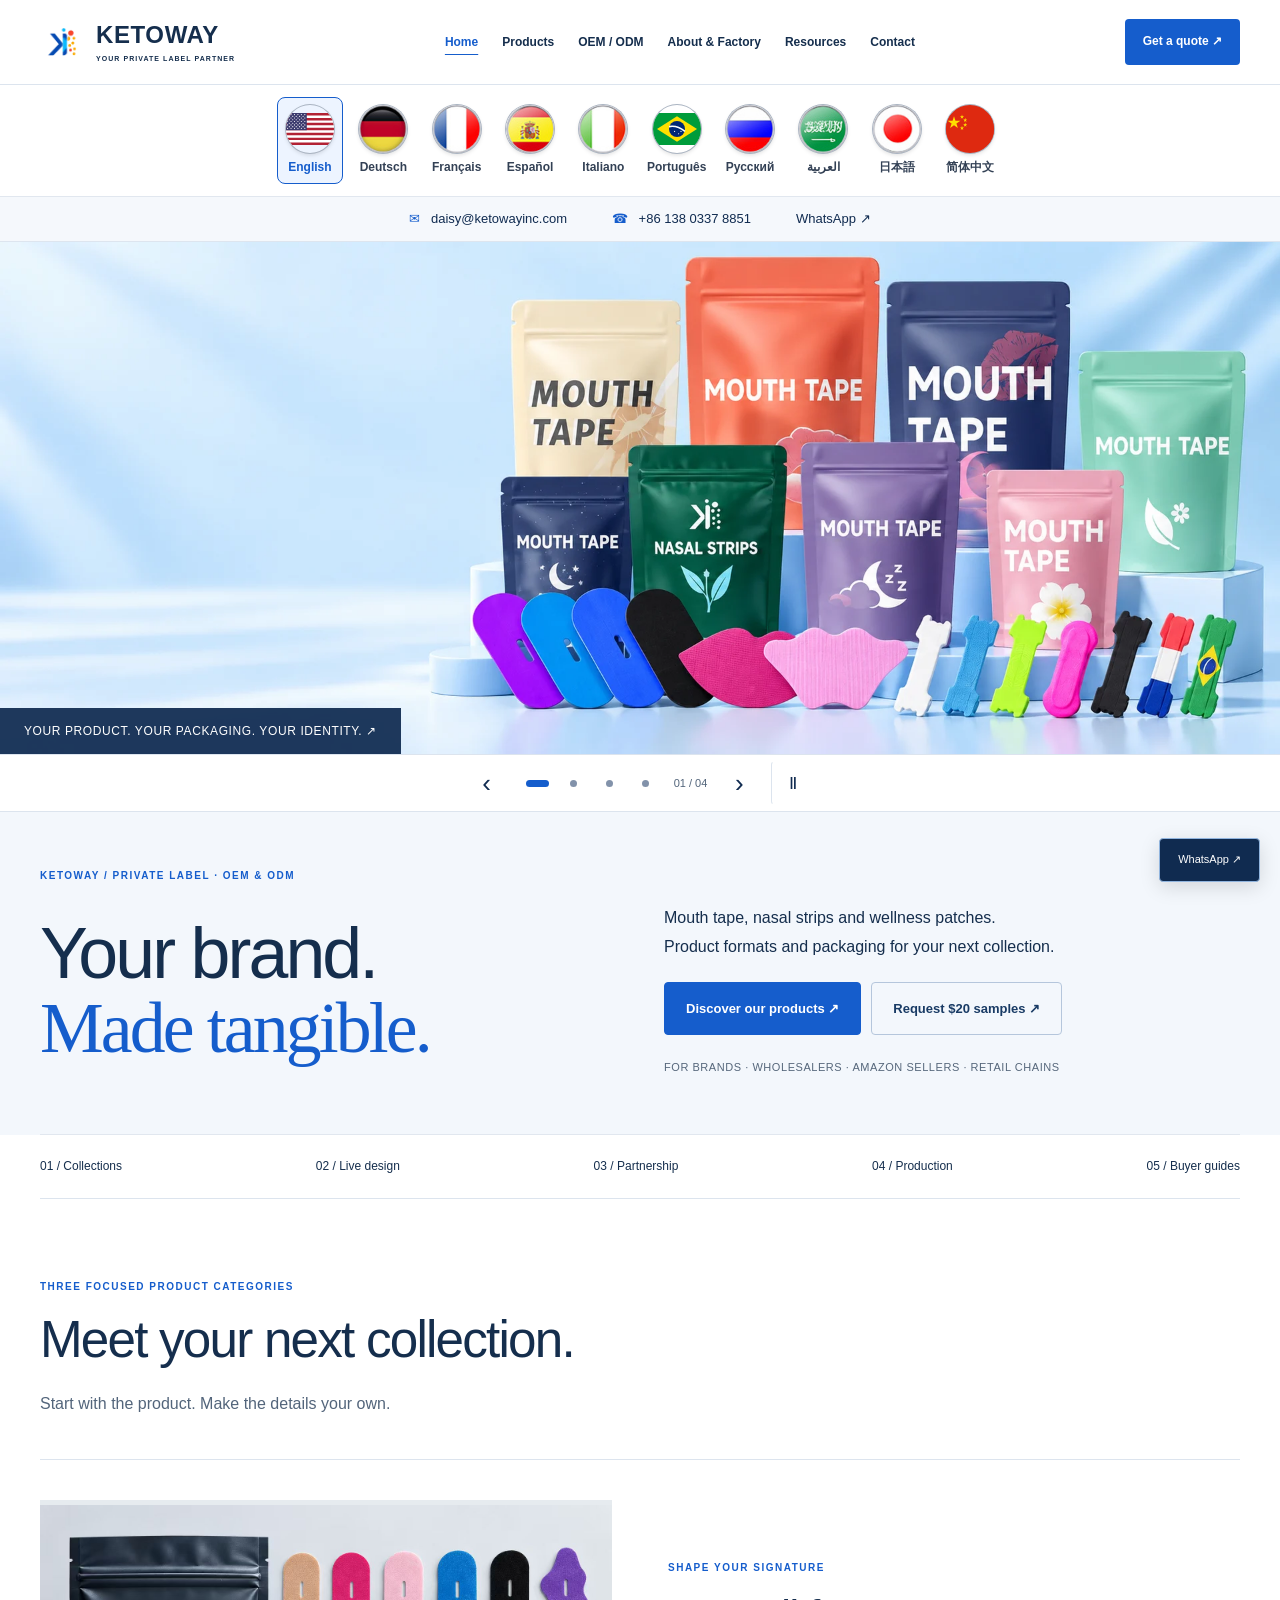
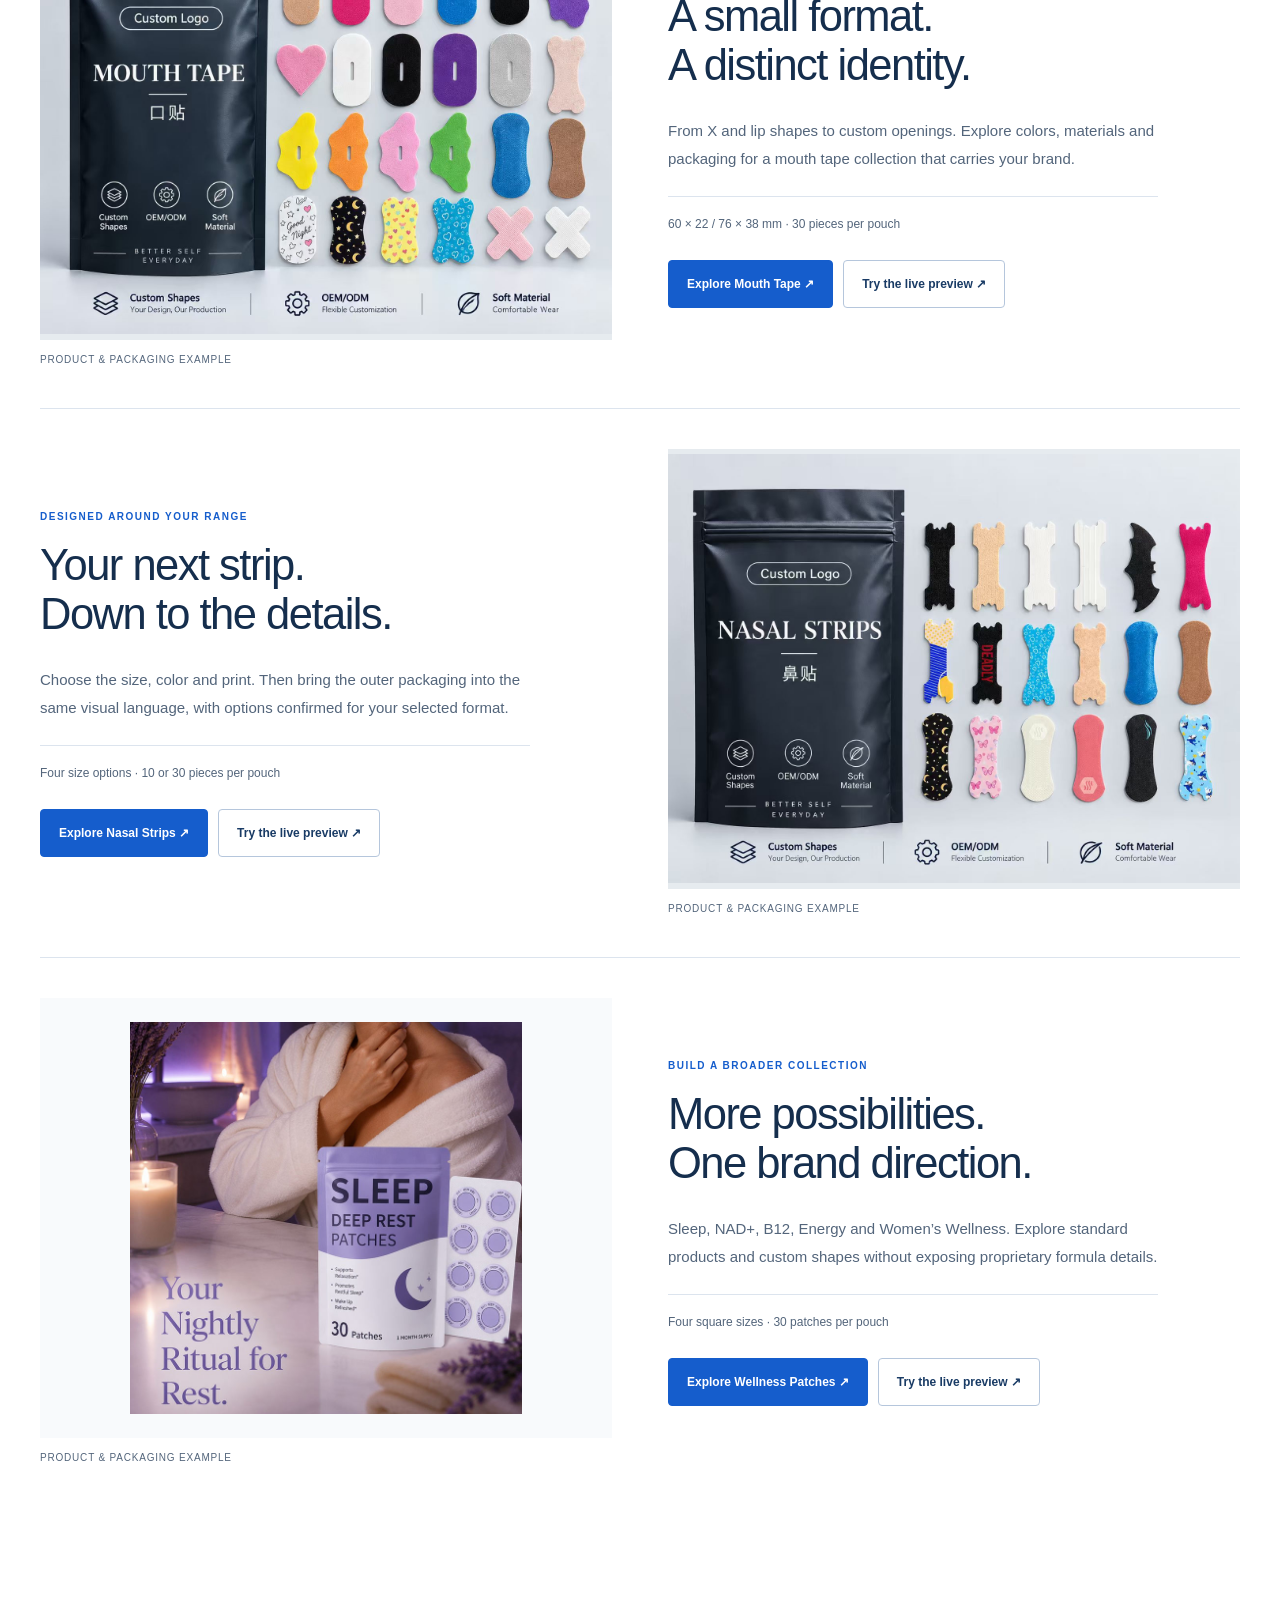
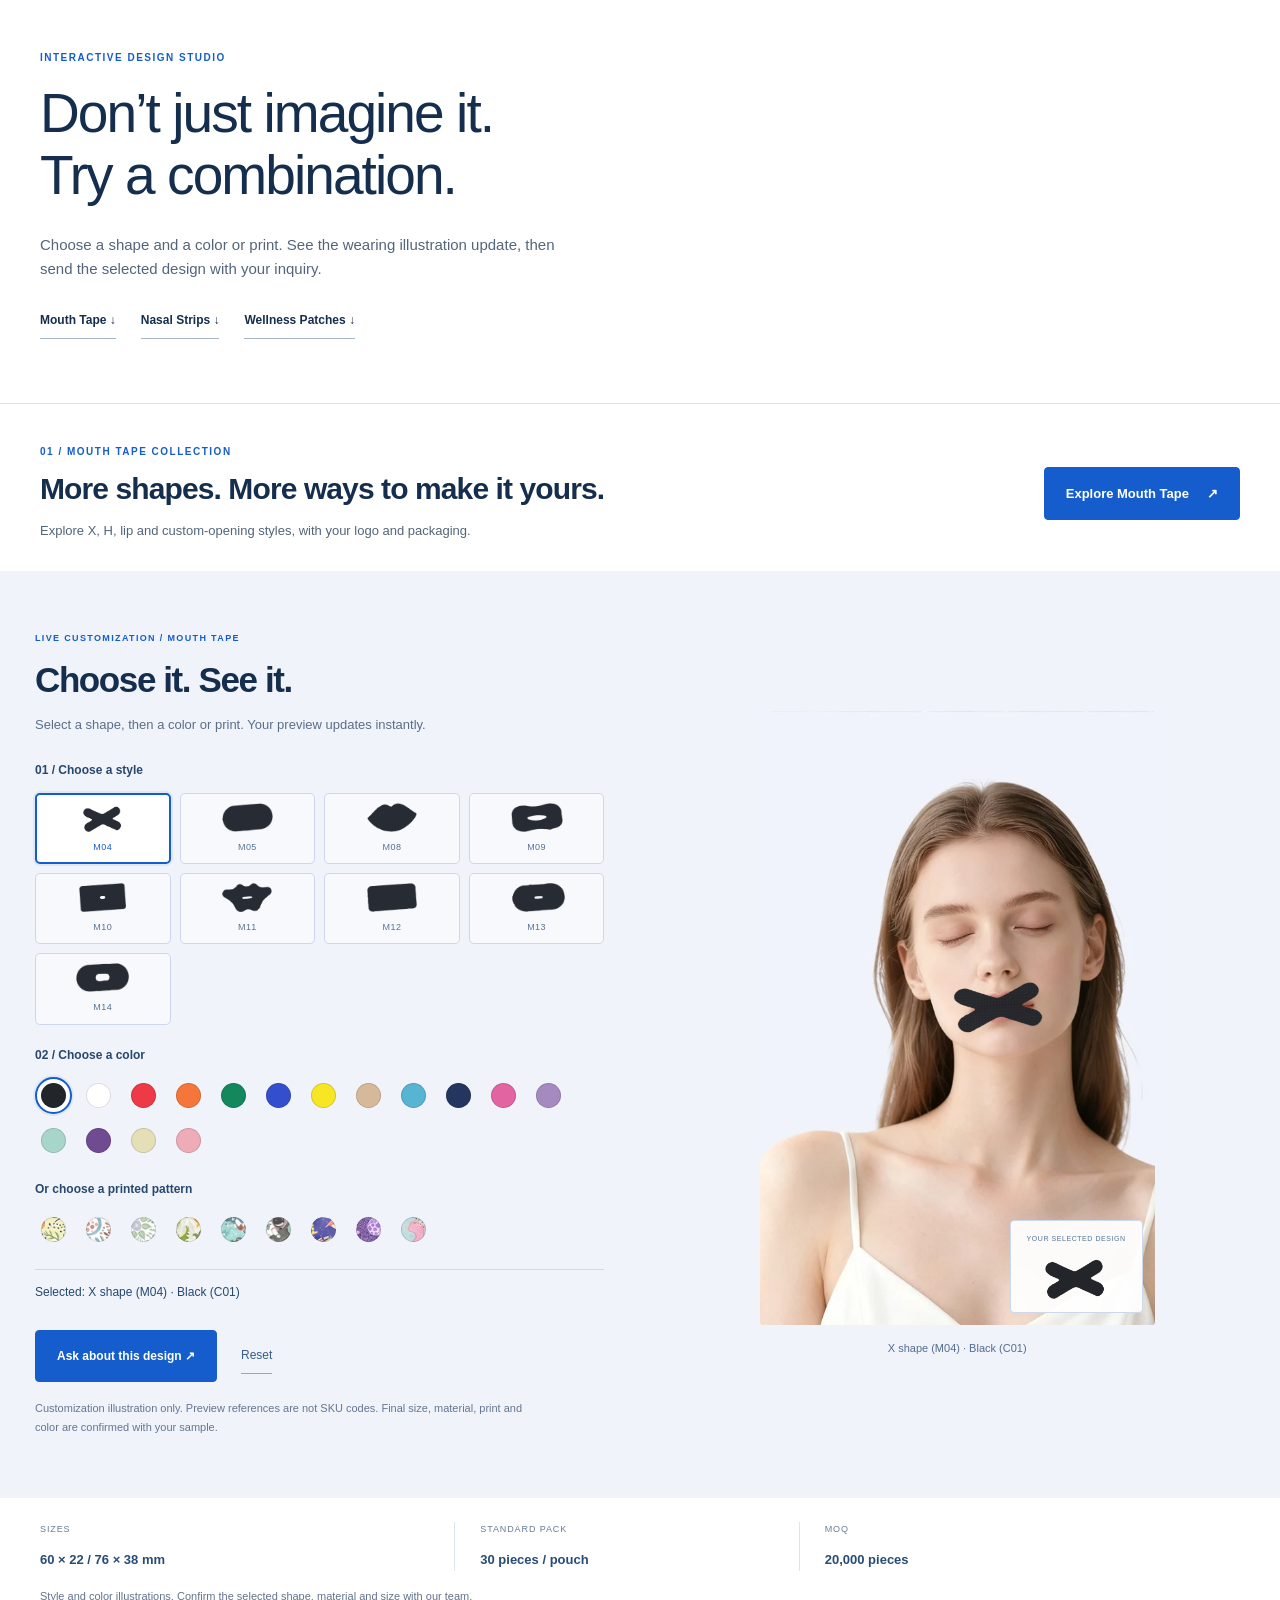
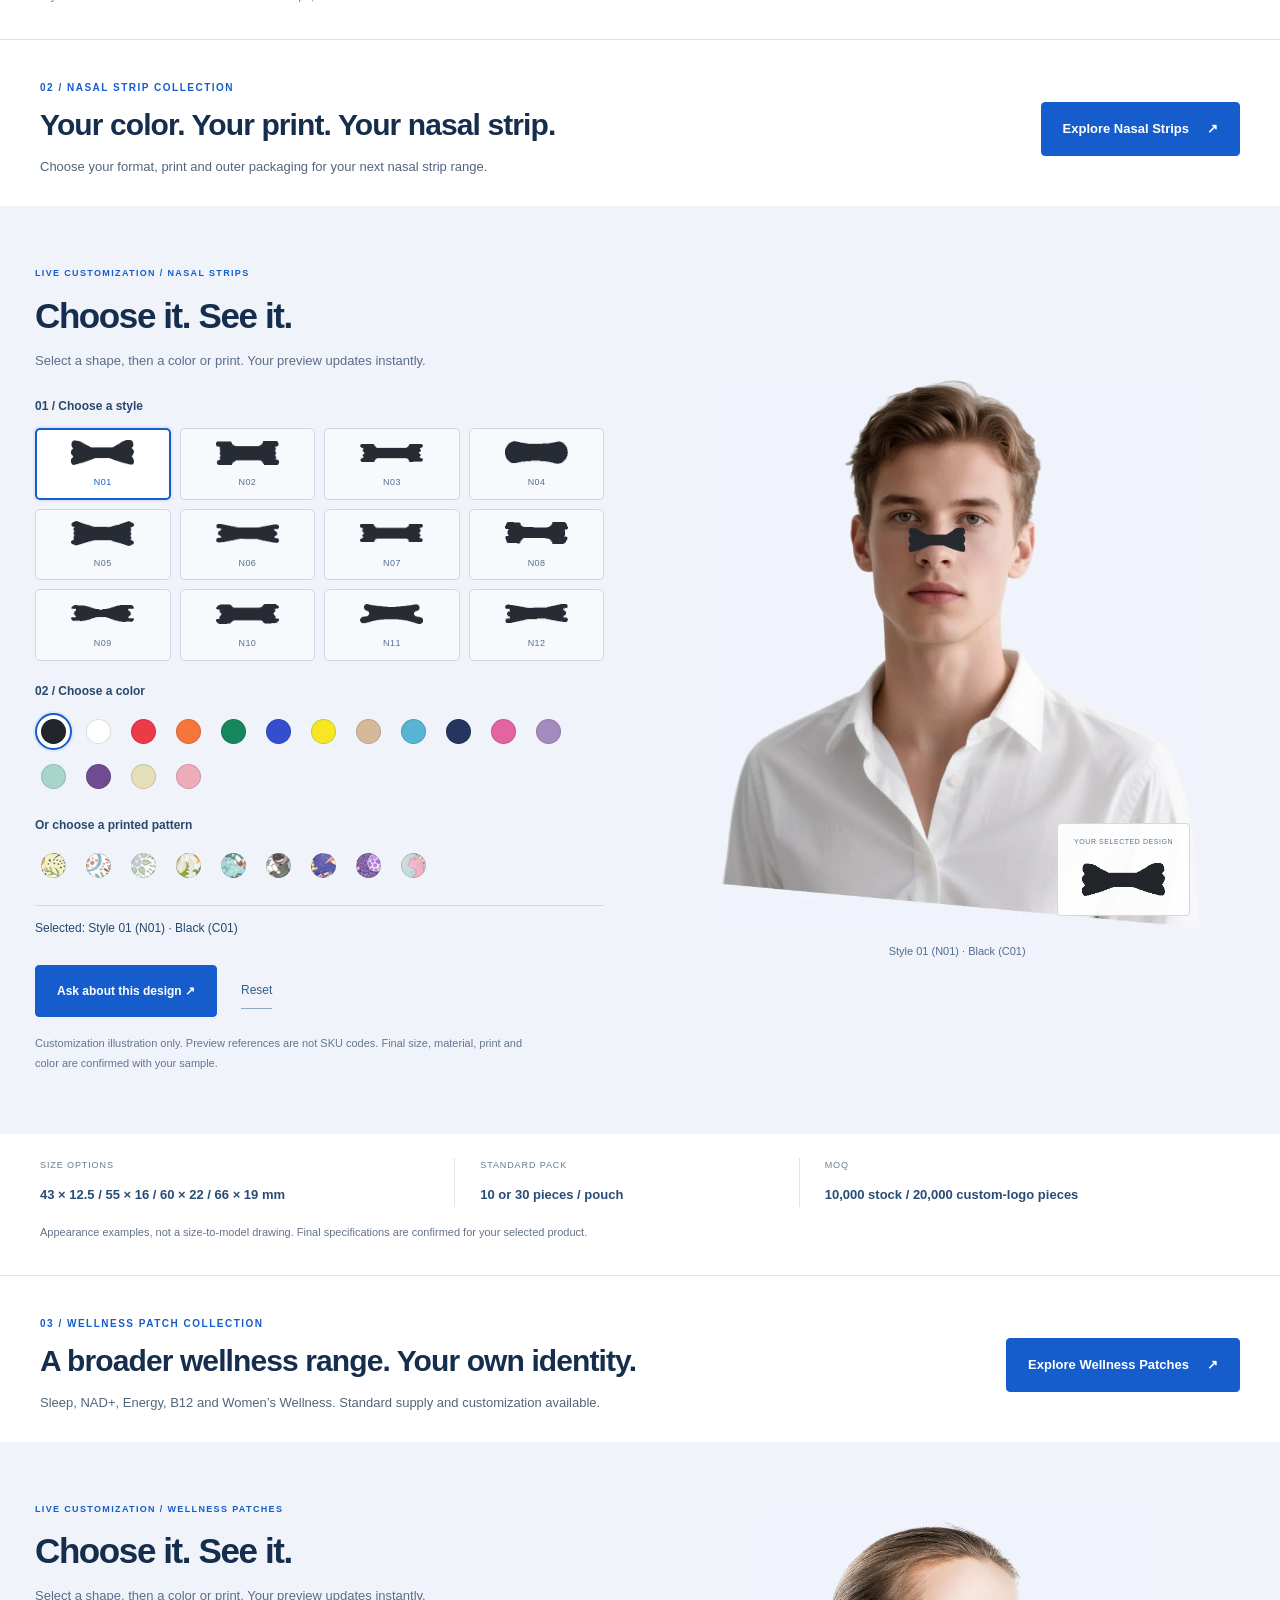
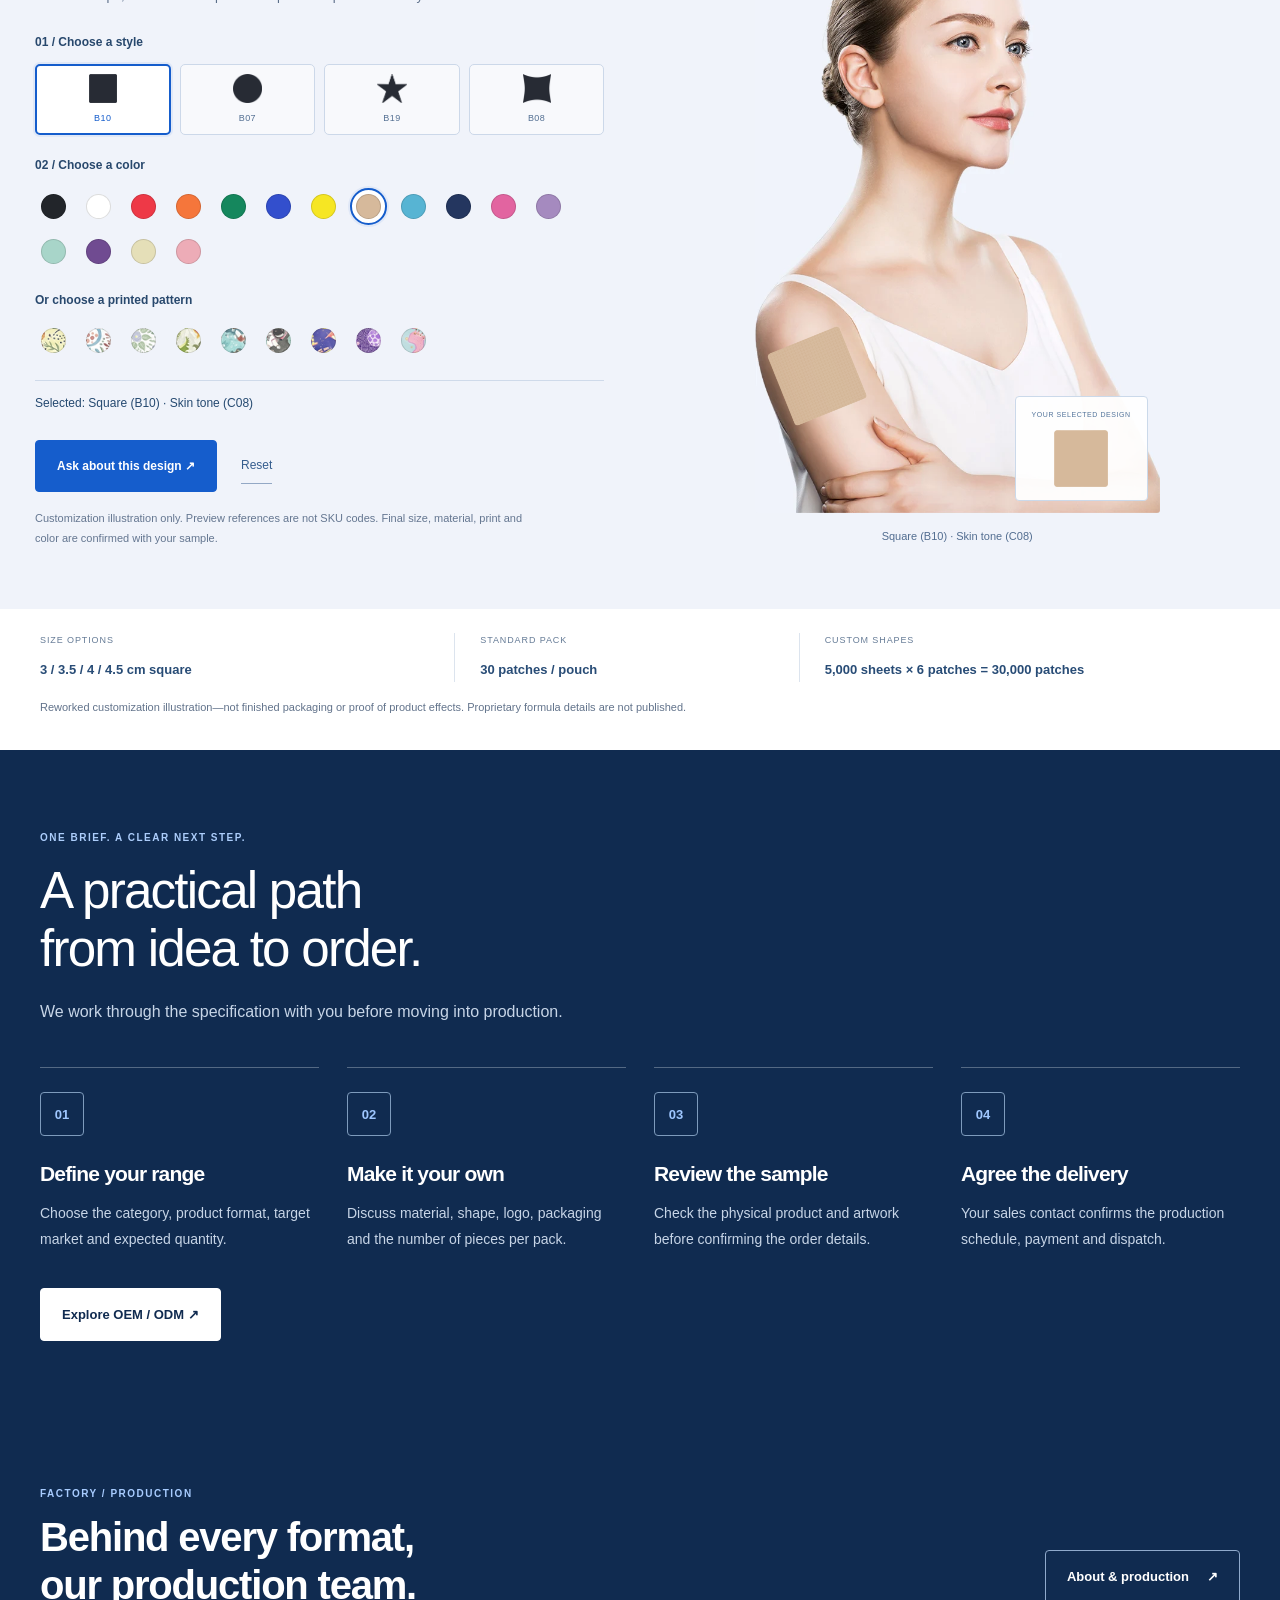
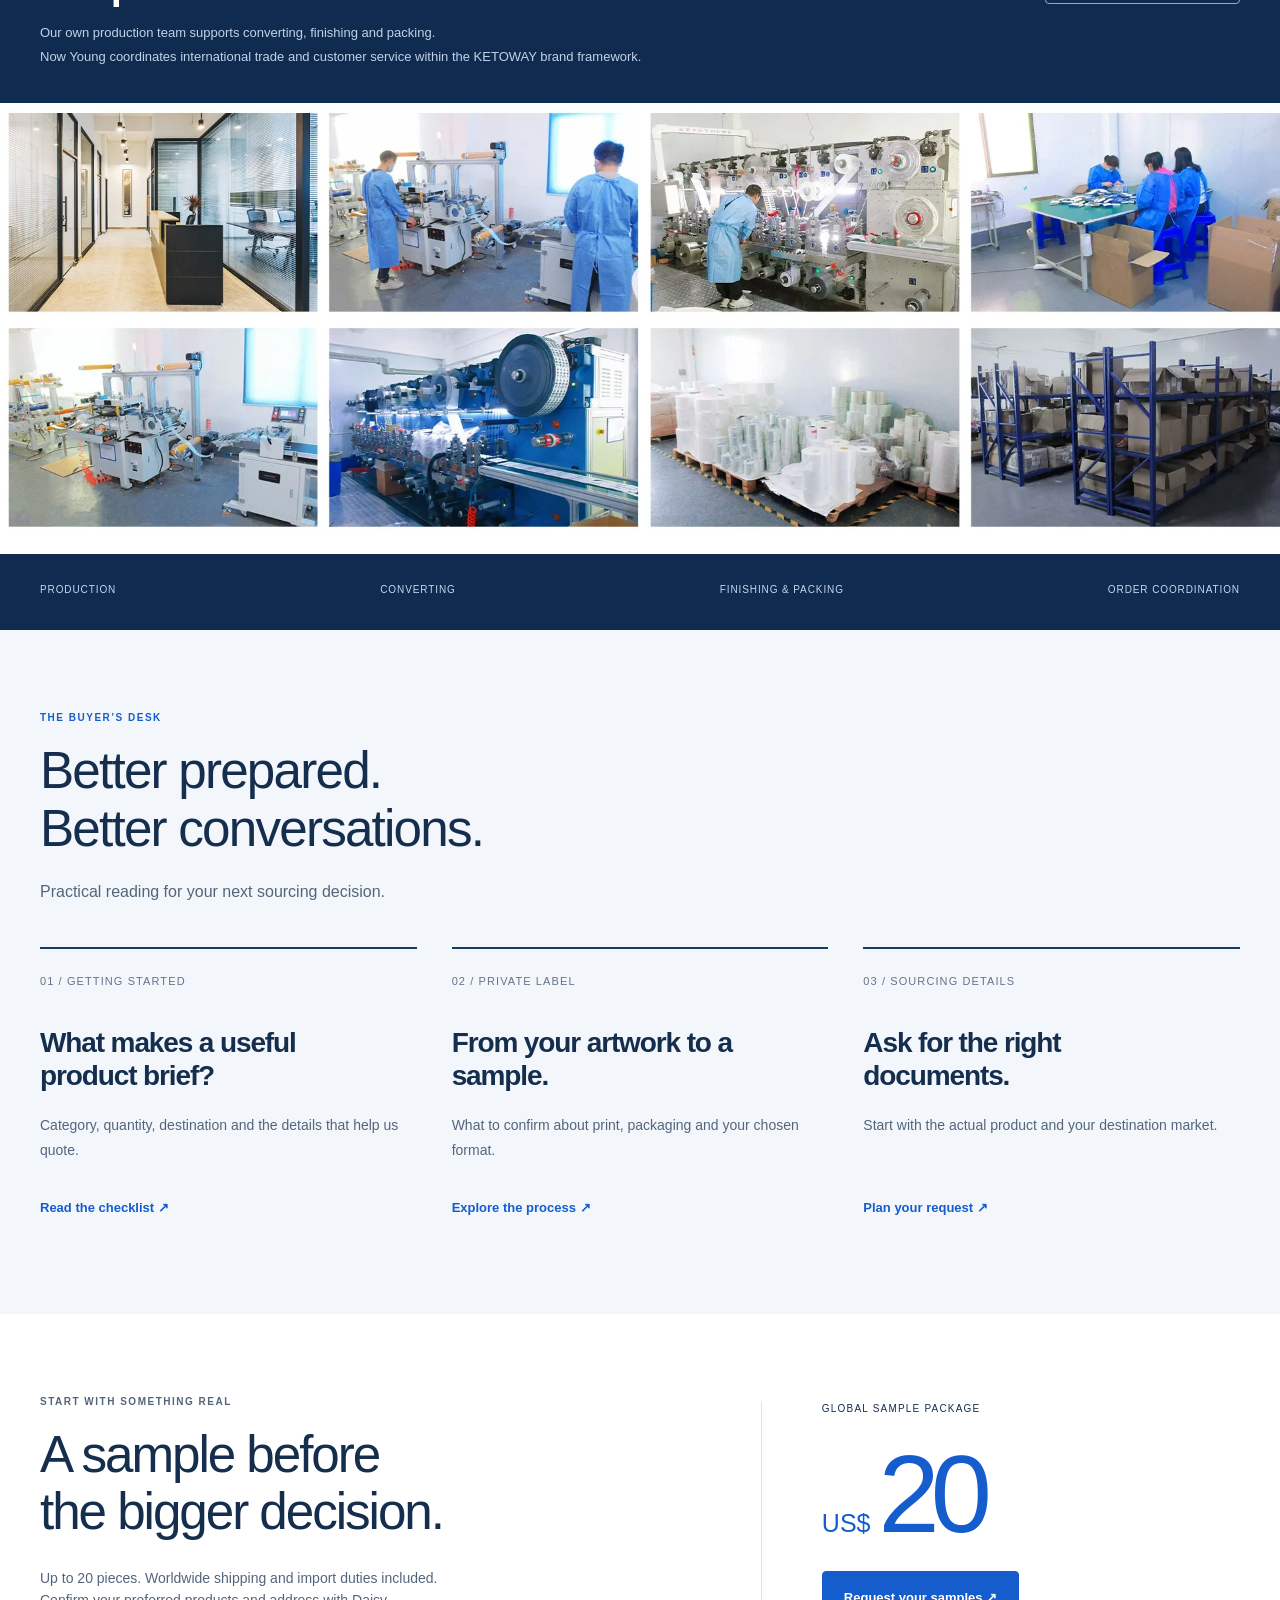
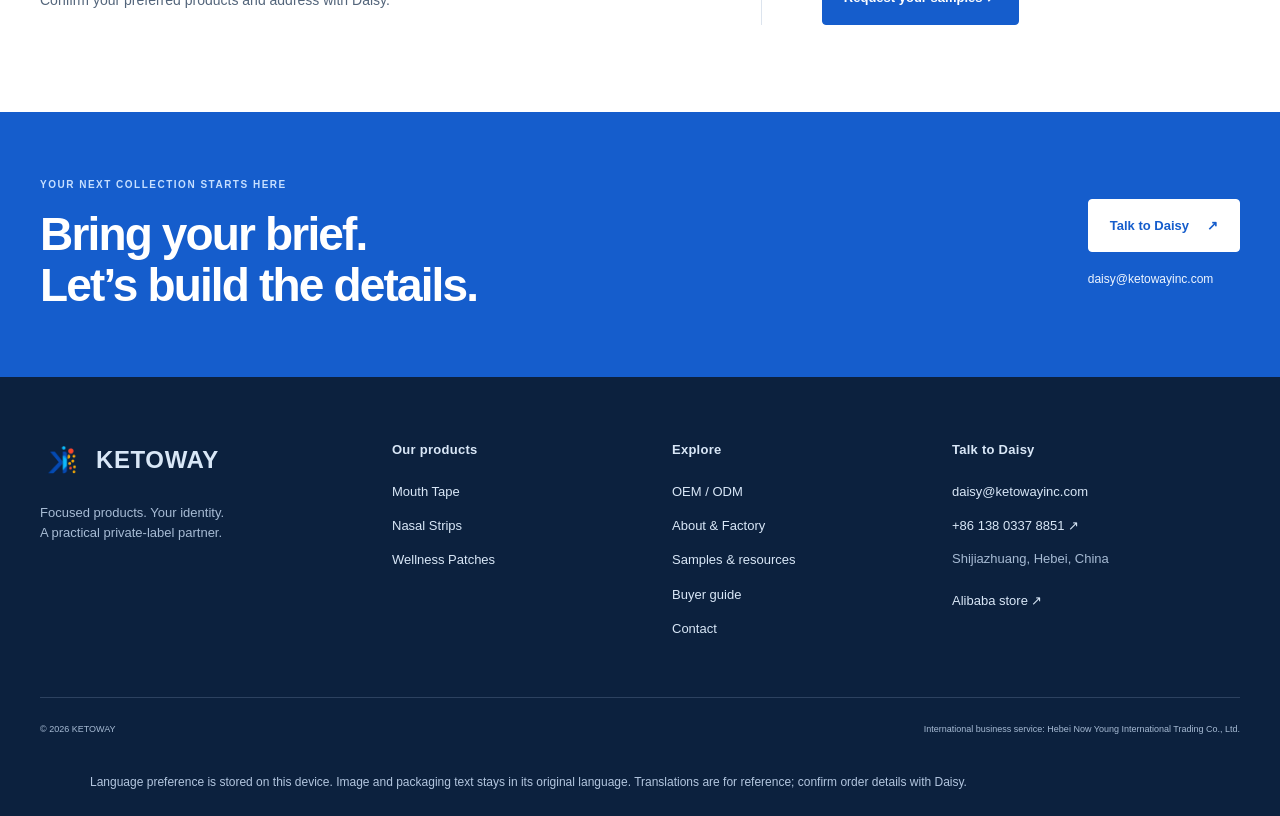
==== commit 8866950e: "Add accessible four-slide homepage carousel" ====
--- a/index.html
+++ b/index.html
@@ -1,4 +1,4 @@
-<!doctype html><html lang="en"><head><meta charset="utf-8"><meta name="viewport" content="width=device-width,initial-scale=1"><meta name="description" content="Private-label mouth tape, nasal strips and wellness patches for brands, wholesalers, Amazon sellers and retailers. Explore KETOWAY customization and US$20 samples."><meta name="theme-color" content="#102b50"><title>Private Label Mouth Tape, Nasal Strips &amp; Wellness Patches | KETOWAY</title><link rel="canonical" href="https://www.ketowayinc.com/"><link rel="stylesheet" href="styles.css?v=20260922-studio"><link rel="icon" href="assets/ketoway-logo.png"><link rel="stylesheet" href="studio.css?v=20260922-studio"><link rel="stylesheet" href="languages.css?v=20260923-layout"><link rel="stylesheet" href="design-polish.css?v=20260923-polish"></head><body><a class="skip" href="#main">Skip to content</a><header><div class="container header-inner"><a class="brand" href="index.html" aria-label="KETOWAY home"><img class="" src="assets/ketoway-logo.png" alt="" loading="lazy" decoding="async"><strong>KETOWAY<small>YOUR PRIVATE LABEL PARTNER</small></strong></a><button id="menu-toggle" aria-label="Open navigation" aria-controls="main-nav" aria-expanded="false">☰</button><nav id="main-nav" aria-label="Main navigation"><a href="index.html" aria-current="page">Home</a><a href="products.html">Products</a><a href="oem.html">OEM / ODM</a><a href="factory.html">About & Factory</a><a href="resources.html">Resources</a><a href="contact.html">Contact</a></nav><a class="header-quote" href="contact.html">Get a quote ↗</a></div></header><div class="contact-strip"><div class="container" data-no-translate><a href="mailto:daisy@ketowayinc.com"><span aria-hidden="true">✉</span> daisy@ketowayinc.com</a><a href="tel:+8613803378851"><span aria-hidden="true">☎</span> +86 138 0337 8851</a><a href="https://wa.me/8613803378851" target="_blank" rel="noopener">WhatsApp ↗</a></div></div><main id="main"><section class="studio-hero"><a class="studio-panorama" href="products.html"><img src="assets/poster-collection.webp" alt="Company-owned mouth tape and nasal strip packaging collection" fetchpriority="high" width="1920" height="768"><span>YOUR PRODUCT. YOUR PACKAGING. YOUR IDENTITY. ↗</span></a><div class="studio-intro container"><p class="eyebrow">KETOWAY / PRIVATE LABEL · OEM & ODM</p><div><h1>Your brand.<br><em>Made tangible.</em></h1><div class="studio-pitch"><p>Mouth tape, nasal strips and wellness patches.<br>Product formats and packaging for your next collection.</p><div class="actions"><a class="button" href="#collections">Discover our products ↗</a><a class="button secondary" href="contact.html?request=Sample">Request $20 samples ↗</a></div><p class="studio-audience">FOR BRANDS · WHOLESALERS · AMAZON SELLERS · RETAIL CHAINS</p></div></div></div></section>
+<!doctype html><html lang="en"><head><meta charset="utf-8"><meta name="viewport" content="width=device-width,initial-scale=1"><meta name="description" content="Private-label mouth tape, nasal strips and wellness patches for brands, wholesalers, Amazon sellers and retailers. Explore KETOWAY customization and US$20 samples."><meta name="theme-color" content="#102b50"><title>Private Label Mouth Tape, Nasal Strips &amp; Wellness Patches | KETOWAY</title><link rel="canonical" href="https://www.ketowayinc.com/"><link rel="stylesheet" href="styles.css?v=20260922-studio"><link rel="icon" href="assets/ketoway-logo.png"><link rel="stylesheet" href="studio.css?v=20260922-studio"><link rel="stylesheet" href="languages.css?v=20260923-layout"><link rel="stylesheet" href="design-polish.css?v=20260923-polish"><link rel="stylesheet" href="carousel.css?v=20260923-carousel"></head><body><a class="skip" href="#main">Skip to content</a><header><div class="container header-inner"><a class="brand" href="index.html" aria-label="KETOWAY home"><img class="" src="assets/ketoway-logo.png" alt="" loading="lazy" decoding="async"><strong>KETOWAY<small>YOUR PRIVATE LABEL PARTNER</small></strong></a><button id="menu-toggle" aria-label="Open navigation" aria-controls="main-nav" aria-expanded="false">☰</button><nav id="main-nav" aria-label="Main navigation"><a href="index.html" aria-current="page">Home</a><a href="products.html">Products</a><a href="oem.html">OEM / ODM</a><a href="factory.html">About & Factory</a><a href="resources.html">Resources</a><a href="contact.html">Contact</a></nav><a class="header-quote" href="contact.html">Get a quote ↗</a></div></header><div class="contact-strip"><div class="container" data-no-translate><a href="mailto:daisy@ketowayinc.com"><span aria-hidden="true">✉</span> daisy@ketowayinc.com</a><a href="tel:+8613803378851"><span aria-hidden="true">☎</span> +86 138 0337 8851</a><a href="https://wa.me/8613803378851" target="_blank" rel="noopener">WhatsApp ↗</a></div></div><main id="main"><section class="studio-hero"><section class="hero-carousel" aria-label="KETOWAY collections"><div class="carousel-stage"><a class="carousel-slide" id="hero-slide-0" href="products.html" ><div class="carousel-art "><img src="assets/poster-collection.webp" alt="Company-owned mouth tape and nasal strip packaging collection" fetchpriority="high" decoding="async"></div><span class="carousel-caption">YOUR PRODUCT. YOUR PACKAGING. YOUR IDENTITY. ↗</span></a><a class="carousel-slide" id="hero-slide-1" href="oem.html" hidden><div class="carousel-art carousel-pair"><img src="assets/mouth-custom-options.jpg" alt="Mouth Tape product and packaging example" loading="lazy"><img src="assets/nasal-custom-options.jpg" alt="Nasal Strips product and packaging example" loading="lazy"></div><span class="carousel-caption">OEM / ODM</span></a><a class="carousel-slide" id="hero-slide-2" href="factory.html" hidden><div class="carousel-art "><img src="assets/poster-production.webp" alt="Actual production, converting, packing and storage photographs supplied in our company storefront source files" loading="lazy" decoding="async"></div><span class="carousel-caption">FACTORY / PRODUCTION</span></a><a class="carousel-slide" id="hero-slide-3" href="#wellness-collection" hidden><div class="carousel-art "><img src="assets/poster-wellness.webp" alt="Wellness Patches product and packaging example" loading="lazy" decoding="async"></div><span class="carousel-caption">Wellness Patches</span></a></div><div class="carousel-controls" hidden data-no-translate><button type="button" data-carousel-prev aria-label="Previous slide">‹</button><div class="carousel-dots"><button type="button" data-carousel-dot="0" aria-controls="hero-slide-0" aria-label="Slide 1" aria-pressed="true"><span></span></button><button type="button" data-carousel-dot="1" aria-controls="hero-slide-1" aria-label="Slide 2" aria-pressed="false"><span></span></button><button type="button" data-carousel-dot="2" aria-controls="hero-slide-2" aria-label="Slide 3" aria-pressed="false"><span></span></button><button type="button" data-carousel-dot="3" aria-controls="hero-slide-3" aria-label="Slide 4" aria-pressed="false"><span></span></button></div><span class="carousel-counter" aria-hidden="true">01 / 04</span><button type="button" data-carousel-next aria-label="Next slide">›</button><button type="button" data-carousel-pause aria-label="Pause slideshow">Ⅱ</button></div><span class="carousel-announcement" aria-live="polite" aria-atomic="true" data-no-translate></span></section><div class="studio-intro container"><p class="eyebrow">KETOWAY / PRIVATE LABEL · OEM & ODM</p><div><h1>Your brand.<br><em>Made tangible.</em></h1><div class="studio-pitch"><p>Mouth tape, nasal strips and wellness patches.<br>Product formats and packaging for your next collection.</p><div class="actions"><a class="button" href="#collections">Discover our products ↗</a><a class="button secondary" href="contact.html?request=Sample">Request $20 samples ↗</a></div><p class="studio-audience">FOR BRANDS · WHOLESALERS · AMAZON SELLERS · RETAIL CHAINS</p></div></div></div></section>
 <nav class="studio-jump container" aria-label="Homepage chapters"><a href="#collections">01 / Collections</a><a href="#customize">02 / Live design</a><a href="#partnership">03 / Partnership</a><a href="#production">04 / Production</a><a href="#buyer-journal">05 / Buyer guides</a></nav>
 <section class="range-section container" id="collections"><div class="studio-section-heading"><p class="eyebrow">THREE FOCUSED PRODUCT CATEGORIES</p><h2>Meet your next collection.</h2><p>Start with the product. Make the details your own.</p></div><article class="range-story"><a class="range-photo" href="mouth-tape.html"><img src="assets/mouth-custom-options.jpg" alt="Mouth Tape product and packaging example" loading="lazy"><span>PRODUCT & PACKAGING EXAMPLE</span></a><div class="range-story-copy"><p class="eyebrow">SHAPE YOUR SIGNATURE</p><h2>A small format.<br>A distinct identity.</h2><p>From X and lip shapes to custom openings. Explore colors, materials and packaging for a mouth tape collection that carries your brand.</p><p class="range-spec">60 × 22 / 76 × 38 mm · 30 pieces per pouch</p><div class="actions"><a class="button" href="mouth-tape.html">Explore Mouth Tape ↗</a><a class="button secondary" href="#mouth-collection">Try the live preview ↗</a></div></div></article><article class="range-story"><a class="range-photo" href="nasal-strips.html"><img src="assets/nasal-custom-options.jpg" alt="Nasal Strips product and packaging example" loading="lazy"><span>PRODUCT & PACKAGING EXAMPLE</span></a><div class="range-story-copy"><p class="eyebrow">DESIGNED AROUND YOUR RANGE</p><h2>Your next strip.<br>Down to the details.</h2><p>Choose the size, color and print. Then bring the outer packaging into the same visual language, with options confirmed for your selected format.</p><p class="range-spec">Four size options · 10 or 30 pieces per pouch</p><div class="actions"><a class="button" href="nasal-strips.html">Explore Nasal Strips ↗</a><a class="button secondary" href="#nasal-collection">Try the live preview ↗</a></div></div></article><article class="range-story"><a class="range-photo" href="functional-patches.html"><img src="assets/product-sleep-patches.jpg" alt="Wellness Patches product and packaging example" loading="lazy"><span>PRODUCT & PACKAGING EXAMPLE</span></a><div class="range-story-copy"><p class="eyebrow">BUILD A BROADER COLLECTION</p><h2>More possibilities.<br>One brand direction.</h2><p>Sleep, NAD+, B12, Energy and Women’s Wellness. Explore standard products and custom shapes without exposing proprietary formula details.</p><p class="range-spec">Four square sizes · 30 patches per pouch</p><div class="actions"><a class="button" href="functional-patches.html">Explore Wellness Patches ↗</a><a class="button secondary" href="#wellness-collection">Try the live preview ↗</a></div></div></article></section>
 <section class="studio-custom-heading container" id="customize"><p class="eyebrow">INTERACTIVE DESIGN STUDIO</p><h2>Don’t just imagine it.<br>Try a combination.</h2><p>Choose a shape and a color or print. See the wearing illustration update, then send the selected design with your inquiry.</p><nav aria-label="Choose a live preview"><a href="#mouth-collection">Mouth Tape ↓</a><a href="#nasal-collection">Nasal Strips ↓</a><a href="#wellness-collection">Wellness Patches ↓</a></nav></section><section class="collection-poster" id="mouth-collection" aria-labelledby="mouth-collection-heading"><div class="container poster-heading"><div><p class="eyebrow">01 / MOUTH TAPE COLLECTION</p><h2 id="mouth-collection-heading">More shapes. More ways to make it yours.</h2><p>Explore X, H, lip and custom-opening styles, with your logo and packaging.</p></div><a class="button" href="mouth-tape.html">Explore Mouth Tape<span aria-hidden="true">↗</span></a></div><div class="configurator" data-configurator="mouth"><p class="config-placeholder">Loading interactive preview… <a href="mouth-tape.html">View product specifications</a></p><noscript><p>Enable JavaScript to choose a shape and color. Contact Daisy for a custom design.</p></noscript></div><div class="container"><div class="poster-facts"><div><span>SIZES</span><strong>60 × 22 / 76 × 38 mm</strong></div><div><span>STANDARD PACK</span><strong>30 pieces / pouch</strong></div><div><span>MOQ</span><strong>20,000 pieces</strong></div></div><p class="poster-note">Style and color illustrations. Confirm the selected shape, material and size with our team.</p></div></section><section class="collection-poster" id="nasal-collection" aria-labelledby="nasal-collection-heading"><div class="container poster-heading"><div><p class="eyebrow">02 / NASAL STRIP COLLECTION</p><h2 id="nasal-collection-heading">Your color. Your print. Your nasal strip.</h2><p>Choose your format, print and outer packaging for your next nasal strip range.</p></div><a class="button" href="nasal-strips.html">Explore Nasal Strips<span aria-hidden="true">↗</span></a></div><div class="configurator" data-configurator="nasal"><p class="config-placeholder">Loading interactive preview… <a href="nasal-strips.html">View product specifications</a></p><noscript><p>Enable JavaScript to choose a shape and color. Contact Daisy for a custom design.</p></noscript></div><div class="container"><div class="poster-facts"><div><span>SIZE OPTIONS</span><strong>43 × 12.5 / 55 × 16 / 60 × 22 / 66 × 19 mm</strong></div><div><span>STANDARD PACK</span><strong>10 or 30 pieces / pouch</strong></div><div><span>MOQ</span><strong>10,000 stock / 20,000 custom-logo pieces</strong></div></div><p class="poster-note">Appearance examples, not a size-to-model drawing. Final specifications are confirmed for your selected product.</p></div></section><section class="collection-poster" id="wellness-collection" aria-labelledby="wellness-collection-heading"><div class="container poster-heading"><div><p class="eyebrow">03 / WELLNESS PATCH COLLECTION</p><h2 id="wellness-collection-heading">A broader wellness range. Your own identity.</h2><p>Sleep, NAD+, Energy, B12 and Women’s Wellness. Standard supply and customization available.</p></div><a class="button" href="functional-patches.html">Explore Wellness Patches<span aria-hidden="true">↗</span></a></div><div class="configurator" data-configurator="body"><p class="config-placeholder">Loading interactive preview… <a href="functional-patches.html">View product specifications</a></p><noscript><p>Enable JavaScript to choose a shape and color. Contact Daisy for a custom design.</p></noscript></div><div class="container"><div class="poster-facts"><div><span>SIZE OPTIONS</span><strong>3 / 3.5 / 4 / 4.5 cm square</strong></div><div><span>STANDARD PACK</span><strong>30 patches / pouch</strong></div><div><span>CUSTOM SHAPES</span><strong>5,000 sheets × 6 patches = 30,000 patches</strong></div></div><p class="poster-note">Reworked customization illustration—not finished packaging or proof of product effects. Proprietary formula details are not published.</p></div></section>
@@ -7,4 +7,4 @@
 <div id="production"><section class="production-poster"><div class="container poster-heading"><div><p class="eyebrow">FACTORY / PRODUCTION</p><h2>Behind every format,<br>our production team.</h2><p>Our own production team supports converting, finishing and packing.<br>Now Young coordinates international trade and customer service within the KETOWAY brand framework.</p></div><a class="button secondary" href="factory.html">About & production<span aria-hidden="true">↗</span></a></div><a href="factory.html" class="production-art"><img src="assets/poster-production.webp" alt="Actual production, converting, packing and storage photographs supplied in our company storefront source files" width="1920" height="899" loading="lazy" decoding="async"></a><div class="container production-caption"><span>PRODUCTION</span><span>CONVERTING</span><span>FINISHING & PACKING</span><span>ORDER COORDINATION</span></div></section>
 </div>
 <section class="section studio-journal" id="buyer-journal"><div class="container"><div class="studio-section-heading"><p class="eyebrow">THE BUYER’S DESK</p><h2>Better prepared.<br>Better conversations.</h2><p>Practical reading for your next sourcing decision.</p></div><div class="journal-grid"><a href="buyer-guide.html#brief"><span>01 / GETTING STARTED</span><h3>What makes a useful product brief?</h3><p>Category, quantity, destination and the details that help us quote.</p><b>Read the checklist ↗</b></a><a href="buyer-guide.html#artwork"><span>02 / PRIVATE LABEL</span><h3>From your artwork to a sample.</h3><p>What to confirm about print, packaging and your chosen format.</p><b>Explore the process ↗</b></a><a href="buyer-guide.html#documents"><span>03 / SOURCING DETAILS</span><h3>Ask for the right documents.</h3><p>Start with the actual product and your destination market.</p><b>Plan your request ↗</b></a></div></div></section>
-<section class="studio-sample"><div class="container"><div><p class="eyebrow">START WITH SOMETHING REAL</p><h2>A sample before<br>the bigger decision.</h2><p>Up to 20 pieces. Worldwide shipping and import duties included.<br>Confirm your preferred products and address with Daisy.</p></div><div class="studio-price"><span>GLOBAL SAMPLE PACKAGE</span><strong><small>US$</small>20</strong><a class="button" href="contact.html?request=Sample">Request your samples ↗</a></div></div></section><section class="cta"><div class="container cta-inner"><div><p class="eyebrow">YOUR NEXT COLLECTION STARTS HERE</p><h2>Bring your brief.<br>Let’s build the details.</h2></div><div><a class="button" href="contact.html">Talk to Daisy<span aria-hidden="true">↗</span></a><a class="email-link" href="mailto:daisy@ketowayinc.com">daisy@ketowayinc.com</a></div></div></section></main><footer><div class="container footer-grid"><div><a class="brand" href="index.html"><img class="" src="assets/ketoway-logo.png" alt="" loading="lazy" decoding="async"><strong>KETOWAY</strong></a><p>Focused products. Your identity.<br>A practical private-label partner.</p></div><div><h3>Our products</h3><a href="mouth-tape.html">Mouth Tape</a><a href="nasal-strips.html">Nasal Strips</a><a href="functional-patches.html">Wellness Patches</a></div><div><h3>Explore</h3><a href="oem.html">OEM / ODM</a><a href="factory.html">About & Factory</a><a href="resources.html">Samples & resources</a><a href="buyer-guide.html">Buyer guide</a><a href="contact.html">Contact</a></div><div><h3>Talk to Daisy</h3><a href="mailto:daisy@ketowayinc.com">daisy@ketowayinc.com</a><a href="https://wa.me/8613803378851" target="_blank" rel="noopener">+86 138 0337 8851 ↗</a><p>Shijiazhuang, Hebei, China</p><a href="https://ketoway.en.alibaba.com/" target="_blank" rel="noopener">Alibaba store ↗</a></div></div><div class="container footer-bottom"><span>© 2026 KETOWAY</span><span>International business service: Hebei Now Young International Trading Co., Ltd.</span></div><div class="language-note container" data-language-note></div></footer><a class="floating-contact" href="https://wa.me/8613803378851" target="_blank" rel="noopener" aria-label="Contact Daisy on WhatsApp">WhatsApp ↗</a><script src="script.js?v=20260922-studio"></script><script src="config-data.js?v=20260922-studio"></script><script src="configurator.js?v=20260922-studio"></script><script src="studio.js?v=20260922-studio"></script><script src="translations.js?v=20260923-flags10"></script><script src="languages.js?v=20260923-flags10"></script></body></html>+<section class="studio-sample"><div class="container"><div><p class="eyebrow">START WITH SOMETHING REAL</p><h2>A sample before<br>the bigger decision.</h2><p>Up to 20 pieces. Worldwide shipping and import duties included.<br>Confirm your preferred products and address with Daisy.</p></div><div class="studio-price"><span>GLOBAL SAMPLE PACKAGE</span><strong><small>US$</small>20</strong><a class="button" href="contact.html?request=Sample">Request your samples ↗</a></div></div></section><section class="cta"><div class="container cta-inner"><div><p class="eyebrow">YOUR NEXT COLLECTION STARTS HERE</p><h2>Bring your brief.<br>Let’s build the details.</h2></div><div><a class="button" href="contact.html">Talk to Daisy<span aria-hidden="true">↗</span></a><a class="email-link" href="mailto:daisy@ketowayinc.com">daisy@ketowayinc.com</a></div></div></section></main><footer><div class="container footer-grid"><div><a class="brand" href="index.html"><img class="" src="assets/ketoway-logo.png" alt="" loading="lazy" decoding="async"><strong>KETOWAY</strong></a><p>Focused products. Your identity.<br>A practical private-label partner.</p></div><div><h3>Our products</h3><a href="mouth-tape.html">Mouth Tape</a><a href="nasal-strips.html">Nasal Strips</a><a href="functional-patches.html">Wellness Patches</a></div><div><h3>Explore</h3><a href="oem.html">OEM / ODM</a><a href="factory.html">About & Factory</a><a href="resources.html">Samples & resources</a><a href="buyer-guide.html">Buyer guide</a><a href="contact.html">Contact</a></div><div><h3>Talk to Daisy</h3><a href="mailto:daisy@ketowayinc.com">daisy@ketowayinc.com</a><a href="https://wa.me/8613803378851" target="_blank" rel="noopener">+86 138 0337 8851 ↗</a><p>Shijiazhuang, Hebei, China</p><a href="https://ketoway.en.alibaba.com/" target="_blank" rel="noopener">Alibaba store ↗</a></div></div><div class="container footer-bottom"><span>© 2026 KETOWAY</span><span>International business service: Hebei Now Young International Trading Co., Ltd.</span></div><div class="language-note container" data-language-note></div></footer><a class="floating-contact" href="https://wa.me/8613803378851" target="_blank" rel="noopener" aria-label="Contact Daisy on WhatsApp">WhatsApp ↗</a><script src="script.js?v=20260922-studio"></script><script src="config-data.js?v=20260922-studio"></script><script src="configurator.js?v=20260922-studio"></script><script src="studio.js?v=20260922-studio"></script><script src="translations.js?v=20260923-flags10"></script><script src="languages.js?v=20260923-flags10"></script><script src="carousel.js?v=20260923-carousel"></script></body></html>
--- a/carousel.css
+++ b/carousel.css
@@ -0,0 +1,3 @@
+.hero-carousel{position:relative;background:#edf4fc;direction:ltr}.carousel-stage{aspect-ratio:2.5;position:relative;overflow:hidden;touch-action:pan-y}.carousel-slide{position:absolute;inset:0;display:block}.carousel-art{height:100%;display:flex;align-items:center;justify-content:center}.carousel-art img{width:100%;height:100%;object-fit:contain;min-width:0}.carousel-pair{background:#e3e8ed}.carousel-pair img{width:50%}.carousel-caption{position:absolute;bottom:0;left:0;background:#102b50ed;color:#fff;padding:14px 24px;max-width:65%;font-size:12px;line-height:1.5;letter-spacing:.05em}.carousel-controls{display:flex;align-items:center;justify-content:center;gap:10px;background:#fff;border-block:1px solid #dce4ee;padding:6px 18px}.carousel-controls button{background:transparent;border:1px solid transparent;color:#102b50;min-width:44px;height:44px;border-radius:4px;cursor:pointer;font-size:26px;line-height:1}.carousel-controls button:hover{background:#edf4fc}.carousel-controls button:focus-visible{outline:2px solid #155dcc;outline-offset:1px}.carousel-dots{display:flex;gap:0}.carousel-dots button{display:grid;place-items:center;min-width:36px}.carousel-dots span{width:7px;height:7px;border-radius:50%;background:#8292aa}.carousel-dots button[aria-pressed=true] span{width:23px;border-radius:6px;background:#155dcc}.carousel-counter{font-size:11px;color:#53657b;font-variant-numeric:tabular-nums}.carousel-controls [data-carousel-pause]{font-size:17px;border-left:1px solid #dce4ee}.carousel-announcement{position:absolute;width:1px;height:1px;padding:0;margin:-1px;overflow:hidden;clip-path:inset(50%);white-space:nowrap}.carousel-slide:focus-visible{outline:3px solid #155dcc;outline-offset:-3px}
+.carousel-announcement{left:0;top:0;margin:0}
+@media(max-width:780px){.carousel-stage{aspect-ratio:auto;height:calc(40vw + 42px)}.carousel-art{height:calc(100% - 42px)}.carousel-caption{bottom:0;width:100%;max-width:none;height:42px;padding:12px 18px;font-size:10px;letter-spacing:.02em;overflow:hidden}.carousel-controls{gap:4px;padding:2px 10px}.carousel-dots button{min-width:32px}.carousel-counter{font-size:10px}.carousel-pair img{object-fit:contain}}
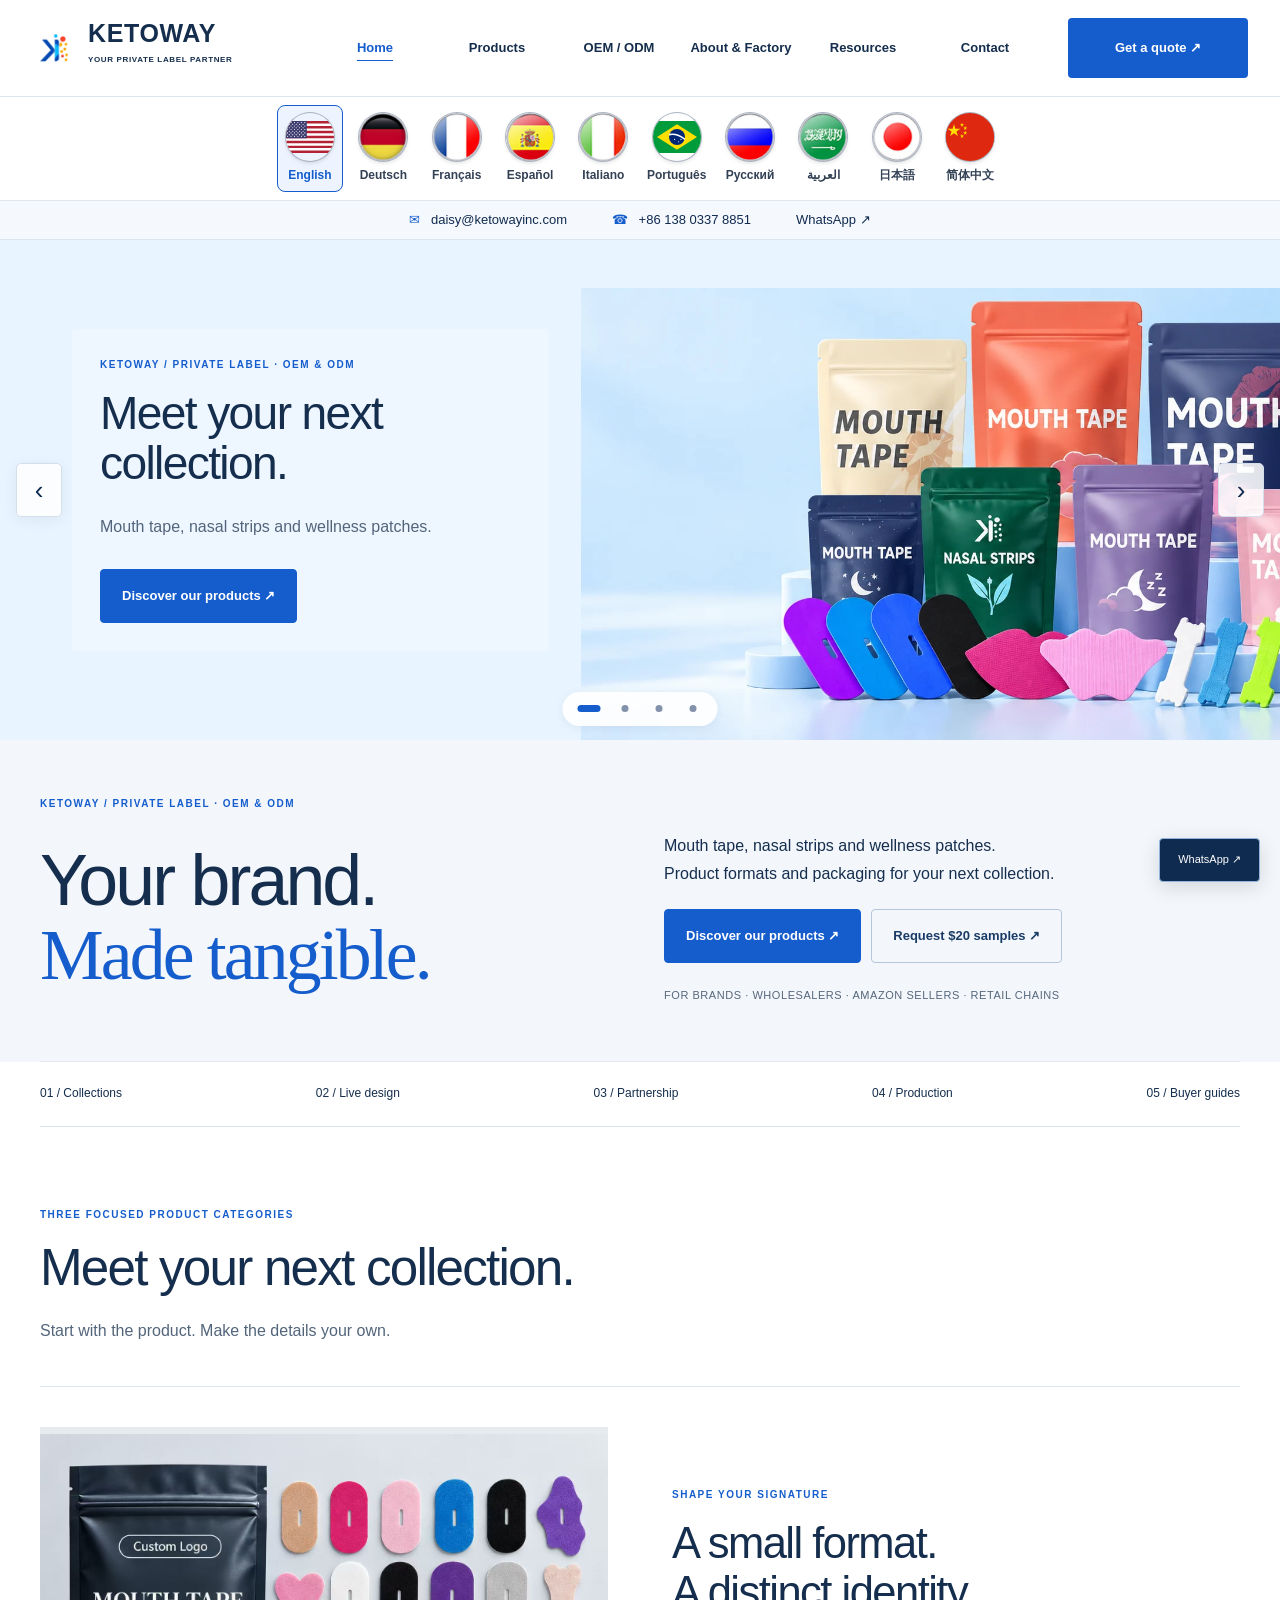
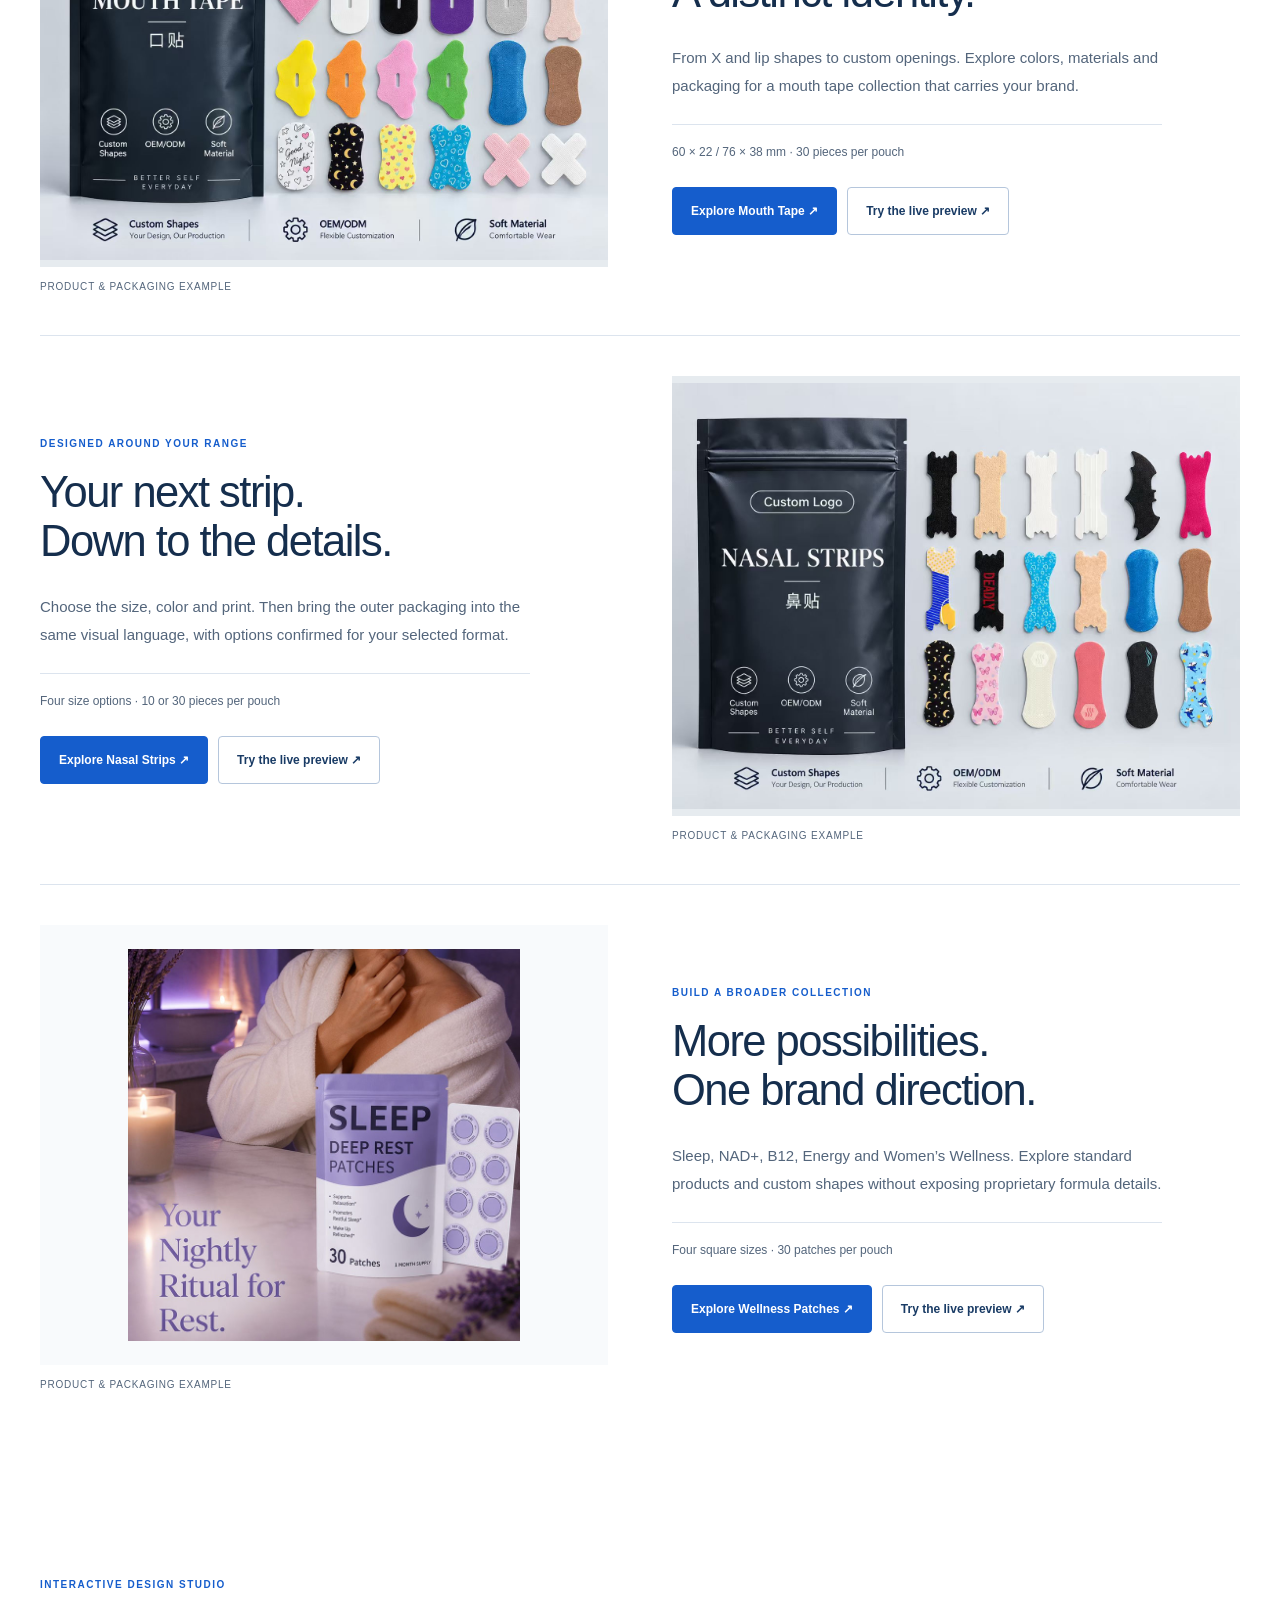
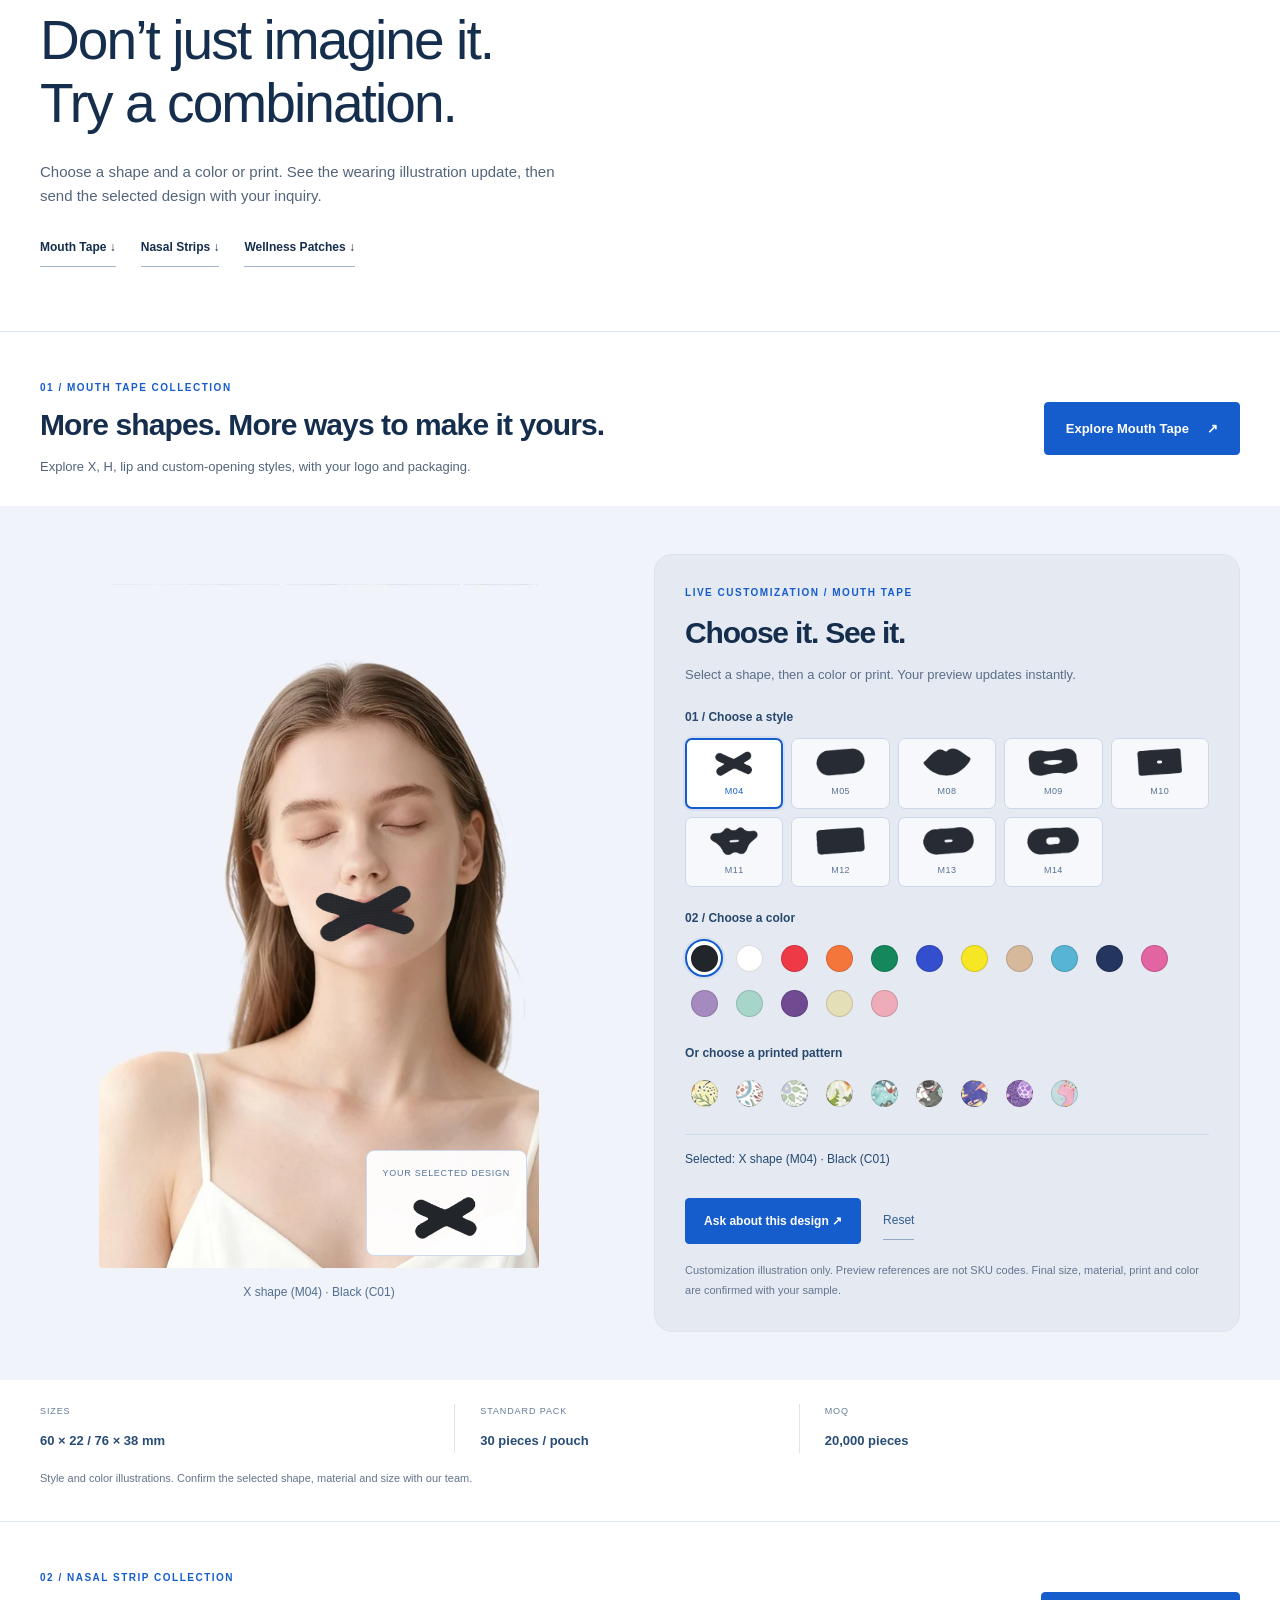
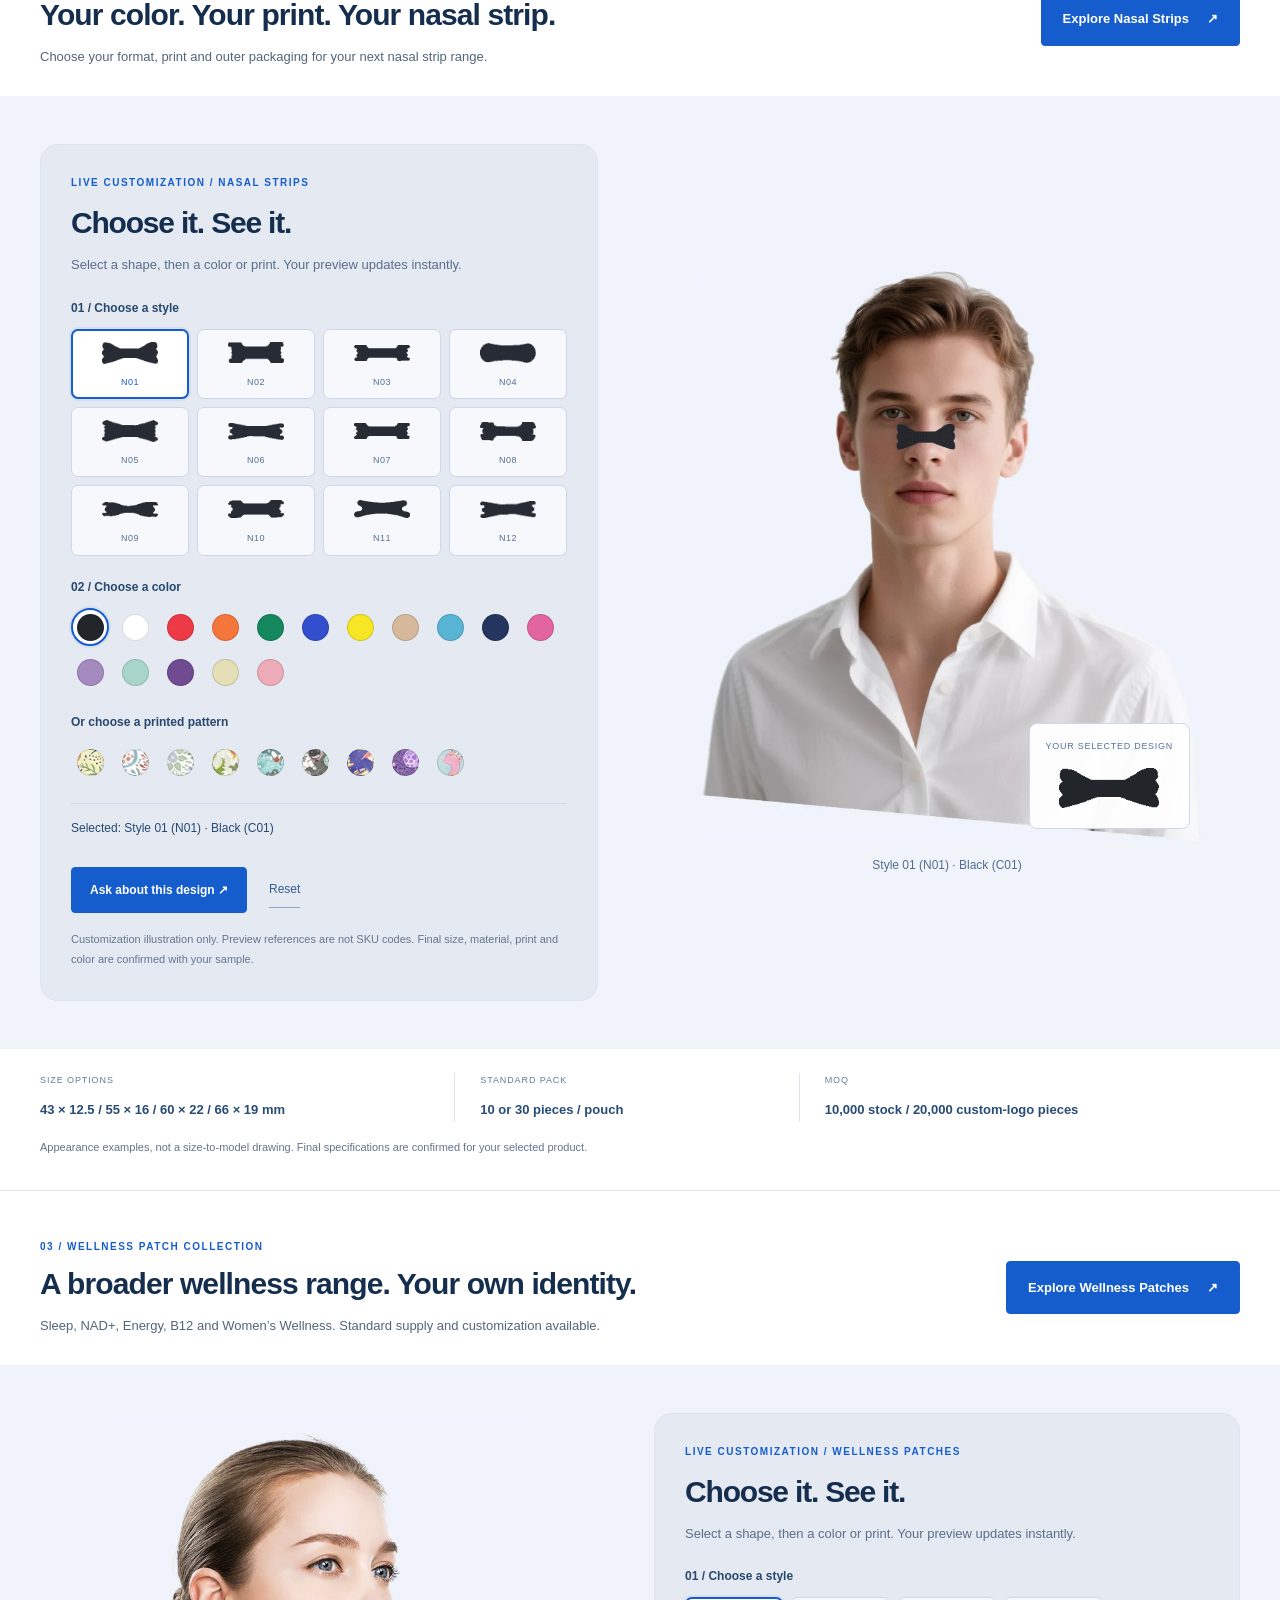
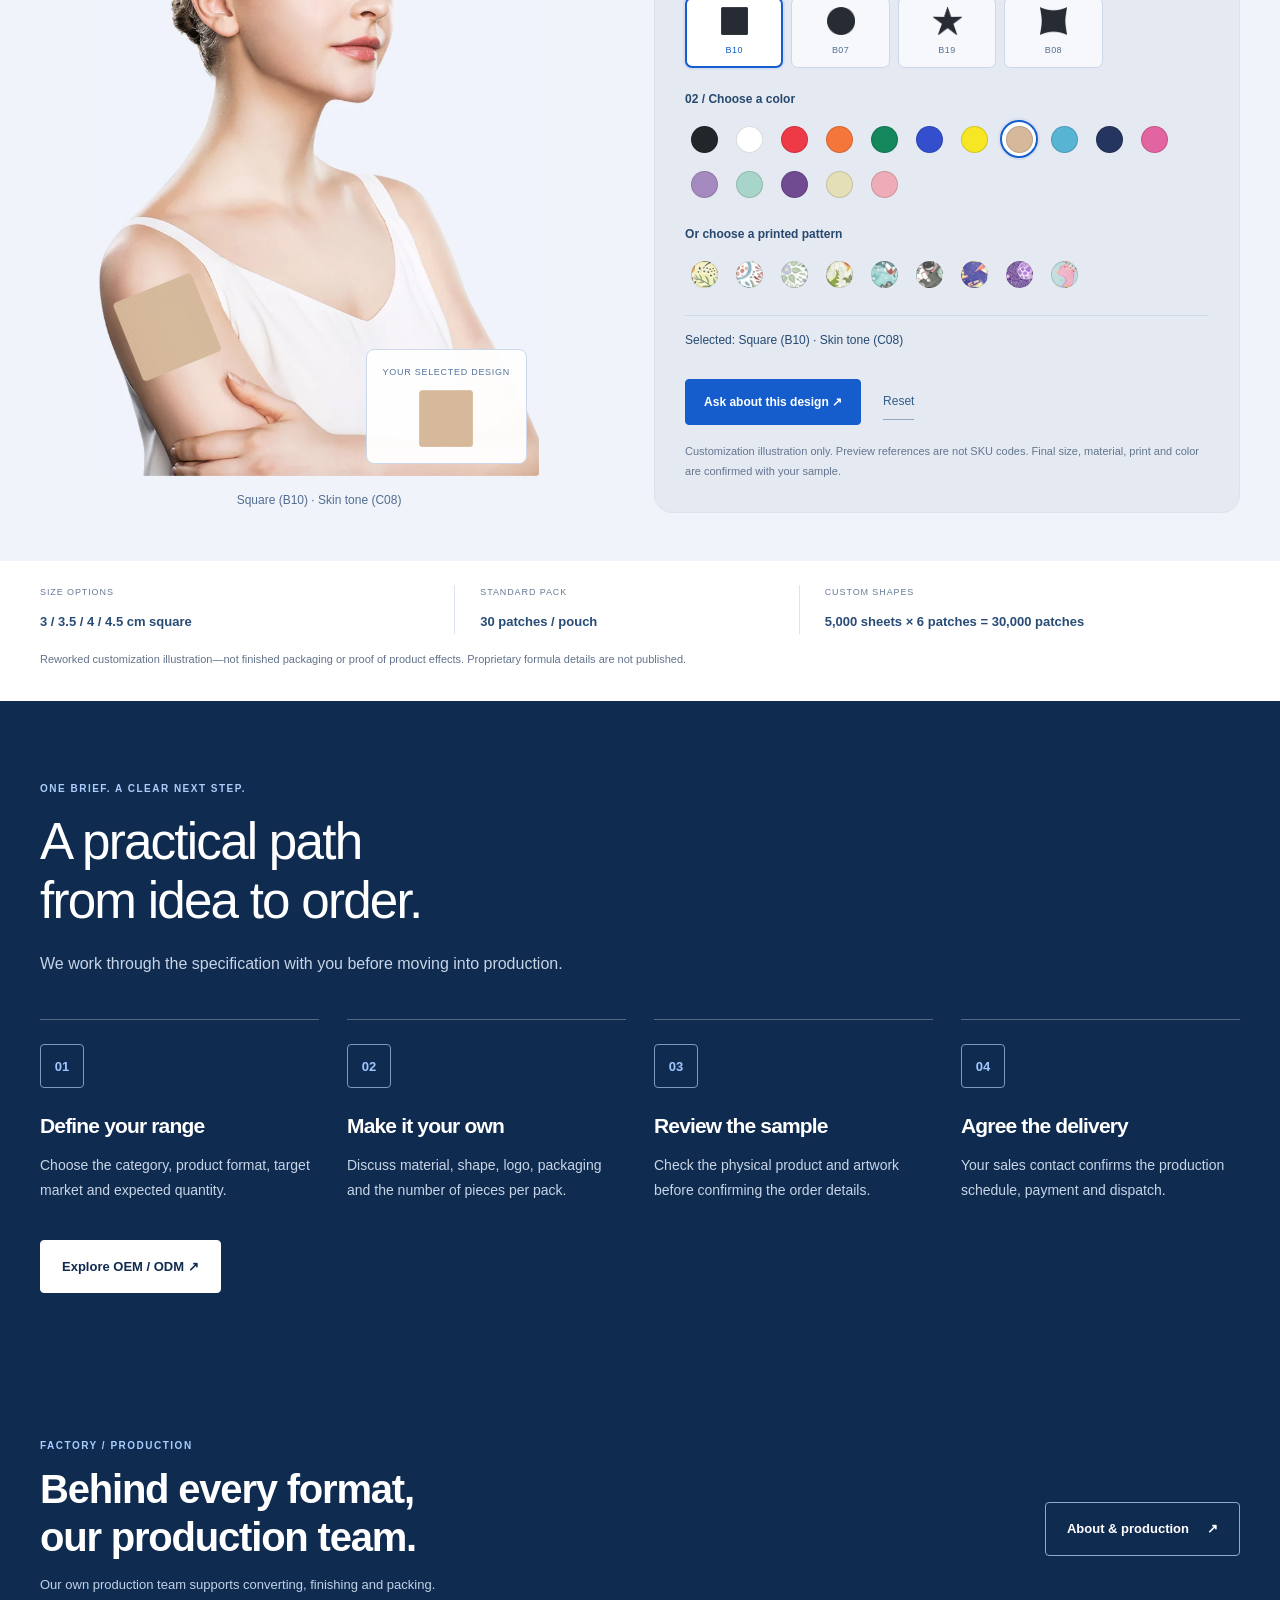
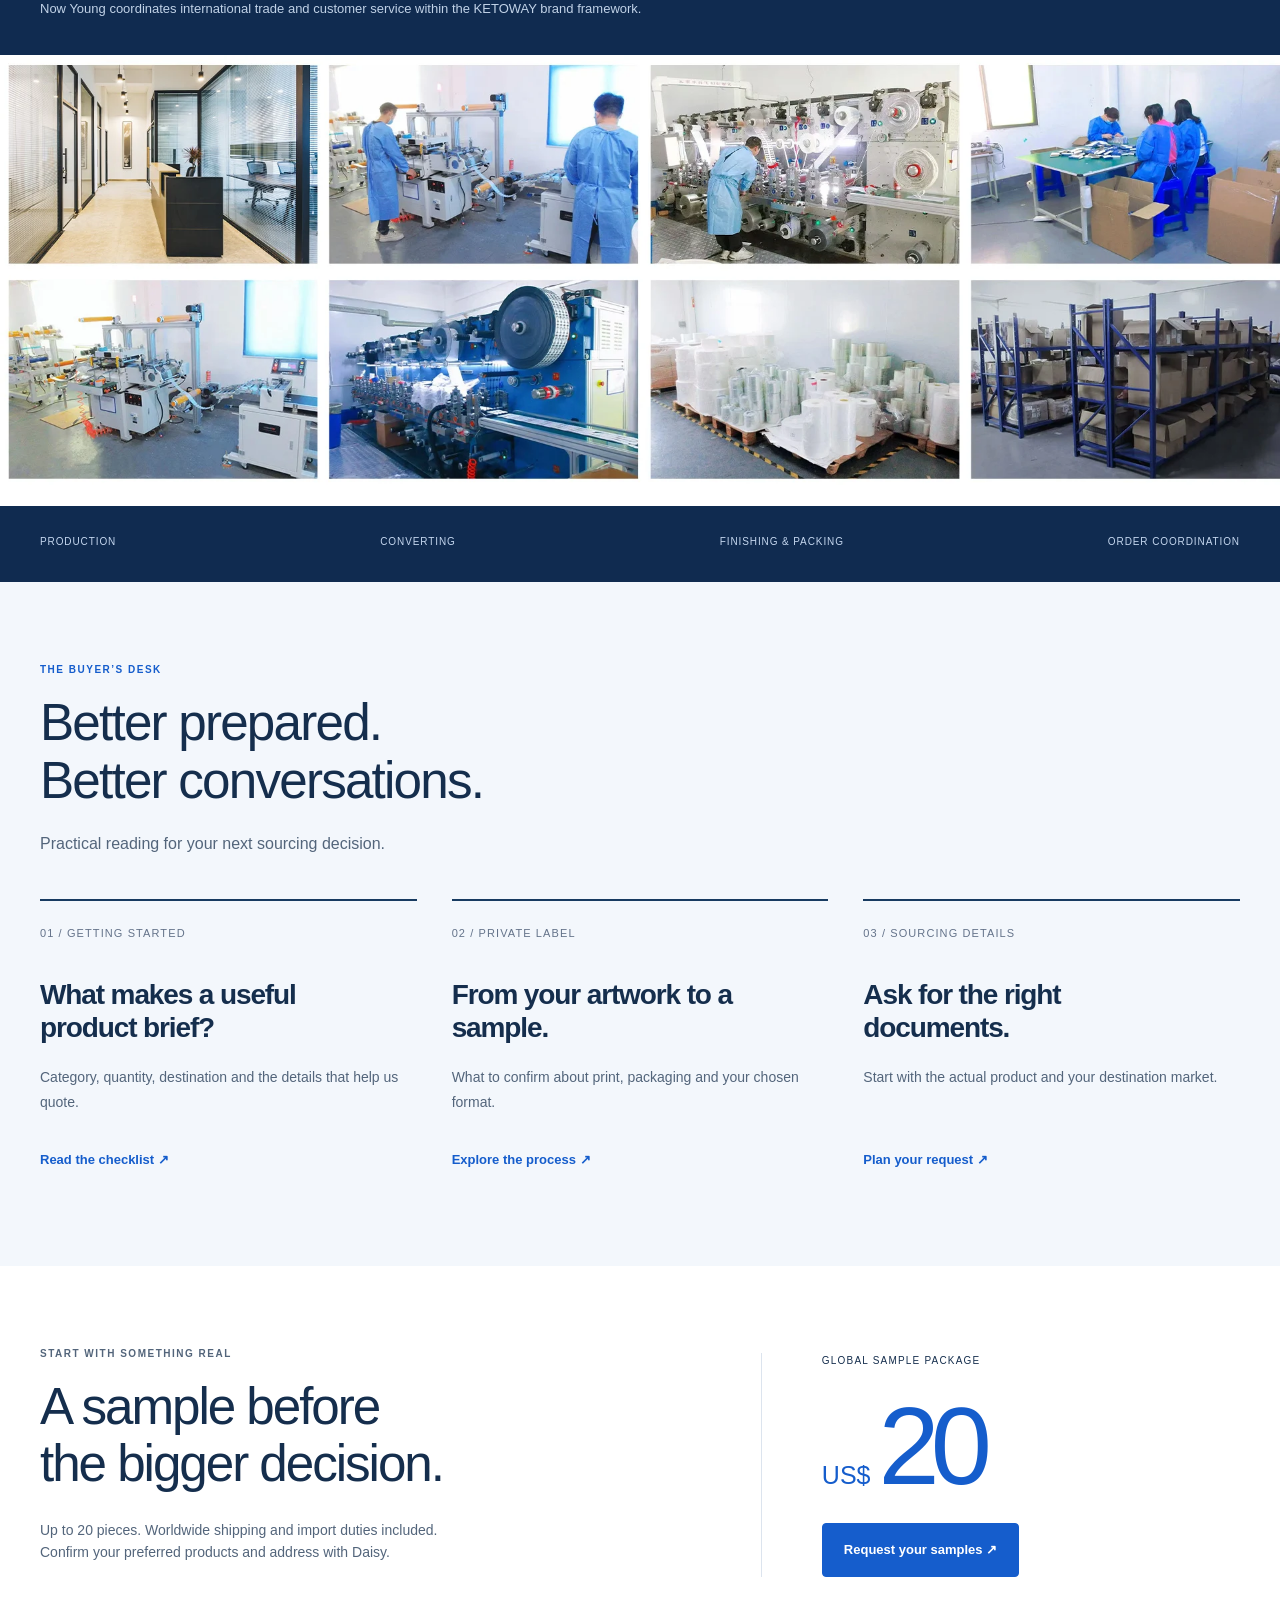
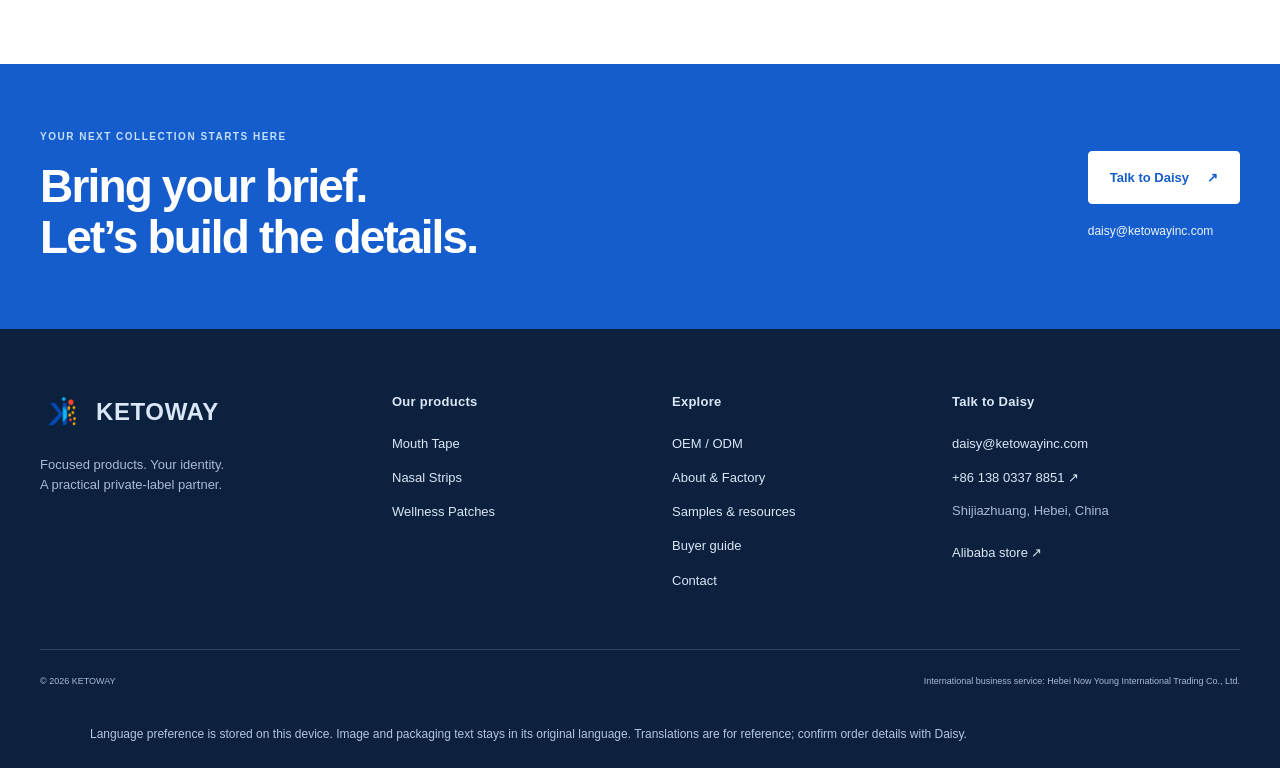
==== commit 27714849: "Stabilize multilingual navigation, redesign hero slides and alternating customization panels" ====
--- a/index.html
+++ b/index.html
@@ -1,4 +1,4 @@
-<!doctype html><html lang="en"><head><meta charset="utf-8"><meta name="viewport" content="width=device-width,initial-scale=1"><meta name="description" content="Private-label mouth tape, nasal strips and wellness patches for brands, wholesalers, Amazon sellers and retailers. Explore KETOWAY customization and US$20 samples."><meta name="theme-color" content="#102b50"><title>Private Label Mouth Tape, Nasal Strips &amp; Wellness Patches | KETOWAY</title><link rel="canonical" href="https://www.ketowayinc.com/"><link rel="stylesheet" href="styles.css?v=20260922-studio"><link rel="icon" href="assets/ketoway-logo.png"><link rel="stylesheet" href="studio.css?v=20260922-studio"><link rel="stylesheet" href="languages.css?v=20260923-layout"><link rel="stylesheet" href="design-polish.css?v=20260923-polish"><link rel="stylesheet" href="carousel.css?v=20260923-carousel"></head><body><a class="skip" href="#main">Skip to content</a><header><div class="container header-inner"><a class="brand" href="index.html" aria-label="KETOWAY home"><img class="" src="assets/ketoway-logo.png" alt="" loading="lazy" decoding="async"><strong>KETOWAY<small>YOUR PRIVATE LABEL PARTNER</small></strong></a><button id="menu-toggle" aria-label="Open navigation" aria-controls="main-nav" aria-expanded="false">☰</button><nav id="main-nav" aria-label="Main navigation"><a href="index.html" aria-current="page">Home</a><a href="products.html">Products</a><a href="oem.html">OEM / ODM</a><a href="factory.html">About & Factory</a><a href="resources.html">Resources</a><a href="contact.html">Contact</a></nav><a class="header-quote" href="contact.html">Get a quote ↗</a></div></header><div class="contact-strip"><div class="container" data-no-translate><a href="mailto:daisy@ketowayinc.com"><span aria-hidden="true">✉</span> daisy@ketowayinc.com</a><a href="tel:+8613803378851"><span aria-hidden="true">☎</span> +86 138 0337 8851</a><a href="https://wa.me/8613803378851" target="_blank" rel="noopener">WhatsApp ↗</a></div></div><main id="main"><section class="studio-hero"><section class="hero-carousel" aria-label="KETOWAY collections"><div class="carousel-stage"><a class="carousel-slide" id="hero-slide-0" href="products.html" ><div class="carousel-art "><img src="assets/poster-collection.webp" alt="Company-owned mouth tape and nasal strip packaging collection" fetchpriority="high" decoding="async"></div><span class="carousel-caption">YOUR PRODUCT. YOUR PACKAGING. YOUR IDENTITY. ↗</span></a><a class="carousel-slide" id="hero-slide-1" href="oem.html" hidden><div class="carousel-art carousel-pair"><img src="assets/mouth-custom-options.jpg" alt="Mouth Tape product and packaging example" loading="lazy"><img src="assets/nasal-custom-options.jpg" alt="Nasal Strips product and packaging example" loading="lazy"></div><span class="carousel-caption">OEM / ODM</span></a><a class="carousel-slide" id="hero-slide-2" href="factory.html" hidden><div class="carousel-art "><img src="assets/poster-production.webp" alt="Actual production, converting, packing and storage photographs supplied in our company storefront source files" loading="lazy" decoding="async"></div><span class="carousel-caption">FACTORY / PRODUCTION</span></a><a class="carousel-slide" id="hero-slide-3" href="#wellness-collection" hidden><div class="carousel-art "><img src="assets/poster-wellness.webp" alt="Wellness Patches product and packaging example" loading="lazy" decoding="async"></div><span class="carousel-caption">Wellness Patches</span></a></div><div class="carousel-controls" hidden data-no-translate><button type="button" data-carousel-prev aria-label="Previous slide">‹</button><div class="carousel-dots"><button type="button" data-carousel-dot="0" aria-controls="hero-slide-0" aria-label="Slide 1" aria-pressed="true"><span></span></button><button type="button" data-carousel-dot="1" aria-controls="hero-slide-1" aria-label="Slide 2" aria-pressed="false"><span></span></button><button type="button" data-carousel-dot="2" aria-controls="hero-slide-2" aria-label="Slide 3" aria-pressed="false"><span></span></button><button type="button" data-carousel-dot="3" aria-controls="hero-slide-3" aria-label="Slide 4" aria-pressed="false"><span></span></button></div><span class="carousel-counter" aria-hidden="true">01 / 04</span><button type="button" data-carousel-next aria-label="Next slide">›</button><button type="button" data-carousel-pause aria-label="Pause slideshow">Ⅱ</button></div><span class="carousel-announcement" aria-live="polite" aria-atomic="true" data-no-translate></span></section><div class="studio-intro container"><p class="eyebrow">KETOWAY / PRIVATE LABEL · OEM & ODM</p><div><h1>Your brand.<br><em>Made tangible.</em></h1><div class="studio-pitch"><p>Mouth tape, nasal strips and wellness patches.<br>Product formats and packaging for your next collection.</p><div class="actions"><a class="button" href="#collections">Discover our products ↗</a><a class="button secondary" href="contact.html?request=Sample">Request $20 samples ↗</a></div><p class="studio-audience">FOR BRANDS · WHOLESALERS · AMAZON SELLERS · RETAIL CHAINS</p></div></div></div></section>
+<!doctype html><html lang="en"><head><meta charset="utf-8"><meta name="viewport" content="width=device-width,initial-scale=1"><meta name="description" content="Private-label mouth tape, nasal strips and wellness patches for brands, wholesalers, Amazon sellers and retailers. Explore KETOWAY customization and US$20 samples."><meta name="theme-color" content="#102b50"><title>Private Label Mouth Tape, Nasal Strips &amp; Wellness Patches | KETOWAY</title><link rel="canonical" href="https://www.ketowayinc.com/"><link rel="stylesheet" href="styles.css?v=20260922-studio"><link rel="icon" href="assets/ketoway-logo.png"><link rel="stylesheet" href="studio.css?v=20260922-studio"><link rel="stylesheet" href="languages.css?v=20260924-refine"><link rel="stylesheet" href="design-polish.css?v=20260923-polish"><link rel="stylesheet" href="carousel.css?v=20260923-carousel"><link rel="stylesheet" href="refinement.css?v=20260924-refine"></head><body><a class="skip" href="#main">Skip to content</a><header><div class="container header-inner"><a class="brand" href="index.html" aria-label="KETOWAY home"><img class="" src="assets/ketoway-logo.png" alt="" loading="lazy" decoding="async"><strong>KETOWAY<small>YOUR PRIVATE LABEL PARTNER</small></strong></a><button id="menu-toggle" aria-label="Open navigation" aria-controls="main-nav" aria-expanded="false">☰</button><nav id="main-nav" aria-label="Main navigation"><a href="index.html" aria-current="page">Home</a><a href="products.html">Products</a><a href="oem.html">OEM / ODM</a><a href="factory.html">About & Factory</a><a href="resources.html">Resources</a><a href="contact.html">Contact</a></nav><a class="header-quote" href="contact.html">Get a quote ↗</a></div></header><div class="contact-strip"><div class="container" data-no-translate><a href="mailto:daisy@ketowayinc.com"><span aria-hidden="true">✉</span> daisy@ketowayinc.com</a><a href="tel:+8613803378851"><span aria-hidden="true">☎</span> +86 138 0337 8851</a><a href="https://wa.me/8613803378851" target="_blank" rel="noopener">WhatsApp ↗</a></div></div><main id="main"><section class="studio-hero"><section class="hero-carousel" aria-label="KETOWAY collections"><div class="carousel-stage"><article class="carousel-slide slide-collection" id="hero-slide-0" ><div class="slide-media"><img src="assets/poster-collection.webp" alt="Company-owned mouth tape and nasal strip packaging collection" fetchpriority="high" decoding="async"></div><div class="slide-copy"><p class="eyebrow">KETOWAY / PRIVATE LABEL · OEM & ODM</p><h2>Meet your next collection.</h2><p>Mouth tape, nasal strips and wellness patches.</p><a class="button" href="products.html">Discover our products ↗</a></div></article><article class="carousel-slide slide-custom" id="hero-slide-1" hidden><div class="slide-media"><img src="assets/mouth-custom-options.jpg" alt="Mouth Tape product and packaging example" loading="lazy" decoding="async"><img src="assets/nasal-custom-options.jpg" alt="Nasal Strips product and packaging example" loading="lazy"></div><div class="slide-copy"><p class="eyebrow">OEM / ODM</p><h2>Make it your own</h2><p>Discuss material, shape, logo, packaging and the number of pieces per pack.</p><a class="button" href="oem.html">Explore OEM / ODM ↗</a></div></article><article class="carousel-slide slide-production" id="hero-slide-2" hidden><div class="slide-media"><img src="assets/poster-production.webp" alt="Actual production, converting, packing and storage photographs supplied in our company storefront source files" loading="lazy" decoding="async"></div><div class="slide-copy"><p class="eyebrow">FACTORY / PRODUCTION</p><h2>Our production team</h2><p>Our own production team supports converting, finishing and packing.</p><a class="button" href="factory.html">About & production</a></div></article><article class="carousel-slide slide-wellness" id="hero-slide-3" hidden><div class="slide-media"><img src="assets/product-sleep-patches.jpg" alt="Wellness Patches product and packaging example" loading="lazy" decoding="async"></div><div class="slide-copy"><p class="eyebrow">Wellness Patches</p><h2>More possibilities.</h2><p>Sleep, NAD+, Energy, B12 and Women’s Wellness. Standard supply and customization available.</p><a class="button" href="functional-patches.html">Explore Wellness Patches ↗</a></div></article></div><div class="carousel-controls" hidden data-no-translate><button type="button" data-carousel-prev aria-label="Previous slide">‹</button><div class="carousel-dots"><button type="button" data-carousel-dot="0" aria-controls="hero-slide-0" aria-label="Slide 1" aria-pressed="true"><span></span></button><button type="button" data-carousel-dot="1" aria-controls="hero-slide-1" aria-label="Slide 2" aria-pressed="false"><span></span></button><button type="button" data-carousel-dot="2" aria-controls="hero-slide-2" aria-label="Slide 3" aria-pressed="false"><span></span></button><button type="button" data-carousel-dot="3" aria-controls="hero-slide-3" aria-label="Slide 4" aria-pressed="false"><span></span></button></div><span class="carousel-counter" aria-hidden="true">01 / 04</span><button type="button" data-carousel-next aria-label="Next slide">›</button></div><span class="carousel-announcement" aria-live="polite" aria-atomic="true" data-no-translate></span></section><div class="studio-intro container"><p class="eyebrow">KETOWAY / PRIVATE LABEL · OEM & ODM</p><div><h1>Your brand.<br><em>Made tangible.</em></h1><div class="studio-pitch"><p>Mouth tape, nasal strips and wellness patches.<br>Product formats and packaging for your next collection.</p><div class="actions"><a class="button" href="#collections">Discover our products ↗</a><a class="button secondary" href="contact.html?request=Sample">Request $20 samples ↗</a></div><p class="studio-audience">FOR BRANDS · WHOLESALERS · AMAZON SELLERS · RETAIL CHAINS</p></div></div></div></section>
 <nav class="studio-jump container" aria-label="Homepage chapters"><a href="#collections">01 / Collections</a><a href="#customize">02 / Live design</a><a href="#partnership">03 / Partnership</a><a href="#production">04 / Production</a><a href="#buyer-journal">05 / Buyer guides</a></nav>
 <section class="range-section container" id="collections"><div class="studio-section-heading"><p class="eyebrow">THREE FOCUSED PRODUCT CATEGORIES</p><h2>Meet your next collection.</h2><p>Start with the product. Make the details your own.</p></div><article class="range-story"><a class="range-photo" href="mouth-tape.html"><img src="assets/mouth-custom-options.jpg" alt="Mouth Tape product and packaging example" loading="lazy"><span>PRODUCT & PACKAGING EXAMPLE</span></a><div class="range-story-copy"><p class="eyebrow">SHAPE YOUR SIGNATURE</p><h2>A small format.<br>A distinct identity.</h2><p>From X and lip shapes to custom openings. Explore colors, materials and packaging for a mouth tape collection that carries your brand.</p><p class="range-spec">60 × 22 / 76 × 38 mm · 30 pieces per pouch</p><div class="actions"><a class="button" href="mouth-tape.html">Explore Mouth Tape ↗</a><a class="button secondary" href="#mouth-collection">Try the live preview ↗</a></div></div></article><article class="range-story"><a class="range-photo" href="nasal-strips.html"><img src="assets/nasal-custom-options.jpg" alt="Nasal Strips product and packaging example" loading="lazy"><span>PRODUCT & PACKAGING EXAMPLE</span></a><div class="range-story-copy"><p class="eyebrow">DESIGNED AROUND YOUR RANGE</p><h2>Your next strip.<br>Down to the details.</h2><p>Choose the size, color and print. Then bring the outer packaging into the same visual language, with options confirmed for your selected format.</p><p class="range-spec">Four size options · 10 or 30 pieces per pouch</p><div class="actions"><a class="button" href="nasal-strips.html">Explore Nasal Strips ↗</a><a class="button secondary" href="#nasal-collection">Try the live preview ↗</a></div></div></article><article class="range-story"><a class="range-photo" href="functional-patches.html"><img src="assets/product-sleep-patches.jpg" alt="Wellness Patches product and packaging example" loading="lazy"><span>PRODUCT & PACKAGING EXAMPLE</span></a><div class="range-story-copy"><p class="eyebrow">BUILD A BROADER COLLECTION</p><h2>More possibilities.<br>One brand direction.</h2><p>Sleep, NAD+, B12, Energy and Women’s Wellness. Explore standard products and custom shapes without exposing proprietary formula details.</p><p class="range-spec">Four square sizes · 30 patches per pouch</p><div class="actions"><a class="button" href="functional-patches.html">Explore Wellness Patches ↗</a><a class="button secondary" href="#wellness-collection">Try the live preview ↗</a></div></div></article></section>
 <section class="studio-custom-heading container" id="customize"><p class="eyebrow">INTERACTIVE DESIGN STUDIO</p><h2>Don’t just imagine it.<br>Try a combination.</h2><p>Choose a shape and a color or print. See the wearing illustration update, then send the selected design with your inquiry.</p><nav aria-label="Choose a live preview"><a href="#mouth-collection">Mouth Tape ↓</a><a href="#nasal-collection">Nasal Strips ↓</a><a href="#wellness-collection">Wellness Patches ↓</a></nav></section><section class="collection-poster" id="mouth-collection" aria-labelledby="mouth-collection-heading"><div class="container poster-heading"><div><p class="eyebrow">01 / MOUTH TAPE COLLECTION</p><h2 id="mouth-collection-heading">More shapes. More ways to make it yours.</h2><p>Explore X, H, lip and custom-opening styles, with your logo and packaging.</p></div><a class="button" href="mouth-tape.html">Explore Mouth Tape<span aria-hidden="true">↗</span></a></div><div class="configurator" data-configurator="mouth"><p class="config-placeholder">Loading interactive preview… <a href="mouth-tape.html">View product specifications</a></p><noscript><p>Enable JavaScript to choose a shape and color. Contact Daisy for a custom design.</p></noscript></div><div class="container"><div class="poster-facts"><div><span>SIZES</span><strong>60 × 22 / 76 × 38 mm</strong></div><div><span>STANDARD PACK</span><strong>30 pieces / pouch</strong></div><div><span>MOQ</span><strong>20,000 pieces</strong></div></div><p class="poster-note">Style and color illustrations. Confirm the selected shape, material and size with our team.</p></div></section><section class="collection-poster" id="nasal-collection" aria-labelledby="nasal-collection-heading"><div class="container poster-heading"><div><p class="eyebrow">02 / NASAL STRIP COLLECTION</p><h2 id="nasal-collection-heading">Your color. Your print. Your nasal strip.</h2><p>Choose your format, print and outer packaging for your next nasal strip range.</p></div><a class="button" href="nasal-strips.html">Explore Nasal Strips<span aria-hidden="true">↗</span></a></div><div class="configurator" data-configurator="nasal"><p class="config-placeholder">Loading interactive preview… <a href="nasal-strips.html">View product specifications</a></p><noscript><p>Enable JavaScript to choose a shape and color. Contact Daisy for a custom design.</p></noscript></div><div class="container"><div class="poster-facts"><div><span>SIZE OPTIONS</span><strong>43 × 12.5 / 55 × 16 / 60 × 22 / 66 × 19 mm</strong></div><div><span>STANDARD PACK</span><strong>10 or 30 pieces / pouch</strong></div><div><span>MOQ</span><strong>10,000 stock / 20,000 custom-logo pieces</strong></div></div><p class="poster-note">Appearance examples, not a size-to-model drawing. Final specifications are confirmed for your selected product.</p></div></section><section class="collection-poster" id="wellness-collection" aria-labelledby="wellness-collection-heading"><div class="container poster-heading"><div><p class="eyebrow">03 / WELLNESS PATCH COLLECTION</p><h2 id="wellness-collection-heading">A broader wellness range. Your own identity.</h2><p>Sleep, NAD+, Energy, B12 and Women’s Wellness. Standard supply and customization available.</p></div><a class="button" href="functional-patches.html">Explore Wellness Patches<span aria-hidden="true">↗</span></a></div><div class="configurator" data-configurator="body"><p class="config-placeholder">Loading interactive preview… <a href="functional-patches.html">View product specifications</a></p><noscript><p>Enable JavaScript to choose a shape and color. Contact Daisy for a custom design.</p></noscript></div><div class="container"><div class="poster-facts"><div><span>SIZE OPTIONS</span><strong>3 / 3.5 / 4 / 4.5 cm square</strong></div><div><span>STANDARD PACK</span><strong>30 patches / pouch</strong></div><div><span>CUSTOM SHAPES</span><strong>5,000 sheets × 6 patches = 30,000 patches</strong></div></div><p class="poster-note">Reworked customization illustration—not finished packaging or proof of product effects. Proprietary formula details are not published.</p></div></section>
@@ -7,4 +7,4 @@
 <div id="production"><section class="production-poster"><div class="container poster-heading"><div><p class="eyebrow">FACTORY / PRODUCTION</p><h2>Behind every format,<br>our production team.</h2><p>Our own production team supports converting, finishing and packing.<br>Now Young coordinates international trade and customer service within the KETOWAY brand framework.</p></div><a class="button secondary" href="factory.html">About & production<span aria-hidden="true">↗</span></a></div><a href="factory.html" class="production-art"><img src="assets/poster-production.webp" alt="Actual production, converting, packing and storage photographs supplied in our company storefront source files" width="1920" height="899" loading="lazy" decoding="async"></a><div class="container production-caption"><span>PRODUCTION</span><span>CONVERTING</span><span>FINISHING & PACKING</span><span>ORDER COORDINATION</span></div></section>
 </div>
 <section class="section studio-journal" id="buyer-journal"><div class="container"><div class="studio-section-heading"><p class="eyebrow">THE BUYER’S DESK</p><h2>Better prepared.<br>Better conversations.</h2><p>Practical reading for your next sourcing decision.</p></div><div class="journal-grid"><a href="buyer-guide.html#brief"><span>01 / GETTING STARTED</span><h3>What makes a useful product brief?</h3><p>Category, quantity, destination and the details that help us quote.</p><b>Read the checklist ↗</b></a><a href="buyer-guide.html#artwork"><span>02 / PRIVATE LABEL</span><h3>From your artwork to a sample.</h3><p>What to confirm about print, packaging and your chosen format.</p><b>Explore the process ↗</b></a><a href="buyer-guide.html#documents"><span>03 / SOURCING DETAILS</span><h3>Ask for the right documents.</h3><p>Start with the actual product and your destination market.</p><b>Plan your request ↗</b></a></div></div></section>
-<section class="studio-sample"><div class="container"><div><p class="eyebrow">START WITH SOMETHING REAL</p><h2>A sample before<br>the bigger decision.</h2><p>Up to 20 pieces. Worldwide shipping and import duties included.<br>Confirm your preferred products and address with Daisy.</p></div><div class="studio-price"><span>GLOBAL SAMPLE PACKAGE</span><strong><small>US$</small>20</strong><a class="button" href="contact.html?request=Sample">Request your samples ↗</a></div></div></section><section class="cta"><div class="container cta-inner"><div><p class="eyebrow">YOUR NEXT COLLECTION STARTS HERE</p><h2>Bring your brief.<br>Let’s build the details.</h2></div><div><a class="button" href="contact.html">Talk to Daisy<span aria-hidden="true">↗</span></a><a class="email-link" href="mailto:daisy@ketowayinc.com">daisy@ketowayinc.com</a></div></div></section></main><footer><div class="container footer-grid"><div><a class="brand" href="index.html"><img class="" src="assets/ketoway-logo.png" alt="" loading="lazy" decoding="async"><strong>KETOWAY</strong></a><p>Focused products. Your identity.<br>A practical private-label partner.</p></div><div><h3>Our products</h3><a href="mouth-tape.html">Mouth Tape</a><a href="nasal-strips.html">Nasal Strips</a><a href="functional-patches.html">Wellness Patches</a></div><div><h3>Explore</h3><a href="oem.html">OEM / ODM</a><a href="factory.html">About & Factory</a><a href="resources.html">Samples & resources</a><a href="buyer-guide.html">Buyer guide</a><a href="contact.html">Contact</a></div><div><h3>Talk to Daisy</h3><a href="mailto:daisy@ketowayinc.com">daisy@ketowayinc.com</a><a href="https://wa.me/8613803378851" target="_blank" rel="noopener">+86 138 0337 8851 ↗</a><p>Shijiazhuang, Hebei, China</p><a href="https://ketoway.en.alibaba.com/" target="_blank" rel="noopener">Alibaba store ↗</a></div></div><div class="container footer-bottom"><span>© 2026 KETOWAY</span><span>International business service: Hebei Now Young International Trading Co., Ltd.</span></div><div class="language-note container" data-language-note></div></footer><a class="floating-contact" href="https://wa.me/8613803378851" target="_blank" rel="noopener" aria-label="Contact Daisy on WhatsApp">WhatsApp ↗</a><script src="script.js?v=20260922-studio"></script><script src="config-data.js?v=20260922-studio"></script><script src="configurator.js?v=20260922-studio"></script><script src="studio.js?v=20260922-studio"></script><script src="translations.js?v=20260923-flags10"></script><script src="languages.js?v=20260923-flags10"></script><script src="carousel.js?v=20260923-carousel"></script></body></html>+<section class="studio-sample"><div class="container"><div><p class="eyebrow">START WITH SOMETHING REAL</p><h2>A sample before<br>the bigger decision.</h2><p>Up to 20 pieces. Worldwide shipping and import duties included.<br>Confirm your preferred products and address with Daisy.</p></div><div class="studio-price"><span>GLOBAL SAMPLE PACKAGE</span><strong><small>US$</small>20</strong><a class="button" href="contact.html?request=Sample">Request your samples ↗</a></div></div></section><section class="cta"><div class="container cta-inner"><div><p class="eyebrow">YOUR NEXT COLLECTION STARTS HERE</p><h2>Bring your brief.<br>Let’s build the details.</h2></div><div><a class="button" href="contact.html">Talk to Daisy<span aria-hidden="true">↗</span></a><a class="email-link" href="mailto:daisy@ketowayinc.com">daisy@ketowayinc.com</a></div></div></section></main><footer><div class="container footer-grid"><div><a class="brand" href="index.html"><img class="" src="assets/ketoway-logo.png" alt="" loading="lazy" decoding="async"><strong>KETOWAY</strong></a><p>Focused products. Your identity.<br>A practical private-label partner.</p></div><div><h3>Our products</h3><a href="mouth-tape.html">Mouth Tape</a><a href="nasal-strips.html">Nasal Strips</a><a href="functional-patches.html">Wellness Patches</a></div><div><h3>Explore</h3><a href="oem.html">OEM / ODM</a><a href="factory.html">About & Factory</a><a href="resources.html">Samples & resources</a><a href="buyer-guide.html">Buyer guide</a><a href="contact.html">Contact</a></div><div><h3>Talk to Daisy</h3><a href="mailto:daisy@ketowayinc.com">daisy@ketowayinc.com</a><a href="https://wa.me/8613803378851" target="_blank" rel="noopener">+86 138 0337 8851 ↗</a><p>Shijiazhuang, Hebei, China</p><a href="https://ketoway.en.alibaba.com/" target="_blank" rel="noopener">Alibaba store ↗</a></div></div><div class="container footer-bottom"><span>© 2026 KETOWAY</span><span>International business service: Hebei Now Young International Trading Co., Ltd.</span></div><div class="language-note container" data-language-note></div></footer><a class="floating-contact" href="https://wa.me/8613803378851" target="_blank" rel="noopener" aria-label="Contact Daisy on WhatsApp">WhatsApp ↗</a><script src="script.js?v=20260922-studio"></script><script src="config-data.js?v=20260922-studio"></script><script src="configurator.js?v=20260924-refine"></script><script src="studio.js?v=20260922-studio"></script><script src="translations.js?v=20260923-flags10"></script><script src="languages.js?v=20260923-flags10"></script><script src="carousel.js?v=20260924-refine"></script></body></html>
--- a/languages.css
+++ b/languages.css
@@ -1,7 +1,7 @@
-.language-note{font-size:11px;line-height:1.8;color:#b3c6df;padding-block:12px 22px;max-width:1100px}html:not([lang=en]) h1,html:not([lang=en]) h2,html:not([lang=en]) h3{overflow-wrap:anywhere}html:not([lang=en]) .studio-intro h1{font-size:clamp(38px,4.5vw,72px)}html:not([lang=en]) .button{white-space:normal}html:not([lang=en]) #main-nav{gap:15px}html:not([lang=en]) #main-nav a{font-size:12px}html:not([lang=en]) .studio-jump{overflow:auto;justify-content:flex-start}html:not([lang=en]) .category-rail .container{overflow:auto}html:not([lang=en]) .category-rail a{white-space:nowrap}html:not([lang=en]) .config-controls h3{font-size:28px}html:not([lang=en]) .configurator{min-width:0}html:not([lang=en]) .config-actions .button{overflow-wrap:anywhere}html:not([lang=en]) .header-quote{display:none}
+.language-note{font-size:11px;line-height:1.8;color:#b3c6df;padding-block:12px 22px;max-width:1100px}html:not([lang=en]) h1,html:not([lang=en]) h2,html:not([lang=en]) h3{overflow-wrap:anywhere}html:not([lang=en]) .studio-intro h1{font-size:clamp(38px,4.5vw,72px)}html:not([lang=en]) .button{white-space:normal}html:not([lang=en]) .studio-jump{overflow:auto;justify-content:flex-start}html:not([lang=en]) .category-rail .container{overflow:auto}html:not([lang=en]) .category-rail a{white-space:nowrap}html:not([lang=en]) .config-controls h3{font-size:28px}html:not([lang=en]) .configurator{min-width:0}html:not([lang=en]) .config-actions .button{overflow-wrap:anywhere}
 .language-flag svg{width:100%;height:100%;display:block}.flag-cn{background:#de2910}
 @media(max-width:1250px){.header-quote{display:none}.header-inner{gap:12px}#main-nav{gap:12px}}
-@media(max-width:1050px) and (min-width:781px){html:not([lang=en]) .brand small{display:none}html:not([lang=en]) .brand strong{font-size:18px}html:not([lang=en]) #main-nav{gap:9px}html:not([lang=en]) #main-nav a{font-size:10px}}
+@media(max-width:1050px) and (min-width:781px){}
 @media(max-width:780px){.header-inner{gap:8px}.brand strong{font-size:18px}.brand small{font-size:6px;letter-spacing:.08em}.brand img{width:32px}.language-picker{order:2}#menu-toggle{order:3;margin-left:0;font-size:20px;padding:6px 9px}.language-picker summary{font-size:10px;padding:6px;gap:4px;min-height:38px}.language-flag{width:22px;height:22px}.language-panel{right:-43px}.language-panel .language-flag{width:24px;height:24px}.header-inner .brand{margin-right:auto}.language-panel button{font-size:14px}html:not([lang=en]) .config-controls h3{font-size:21px}html:not([lang=en]) .config-field legend{font-size:10px}html:not([lang=en]) .studio-intro h1{font-size:43px}html:not([lang=en]) .config-actions .button{font-size:10px}.language-note{padding-bottom:75px}}
 @media(max-width:360px){.brand strong{font-size:16px}.brand small{display:none}.brand img{width:29px}.language-panel{right:-39px}}
 
--- a/refinement.css
+++ b/refinement.css
@@ -0,0 +1,10 @@
+/* Stable navigation and a consistent, image-led customization showroom. */
+.hero-carousel .carousel-slide{grid-template-rows:minmax(0,1fr)}.hero-carousel .slide-media{min-height:0}.config-model-stage{aspect-ratio:579/900}
+html[lang] header .header-quote{display:flex;height:60px;min-height:60px}
+.config-nasal .config-model-stage{aspect-ratio:800/896}.config-body .config-model-stage{aspect-ratio:675/1013}
+@media(max-width:780px){html[lang] header .header-quote{height:50px;min-height:50px}.hero-carousel .carousel-slide{grid-template-rows:245px minmax(0,1fr)}}
+html body{--width:1360px}html header .header-inner{width:min(1520px,calc(100% - 64px));height:96px;min-height:96px;display:grid;grid-template-columns:260px minmax(0,1fr) 180px;gap:24px;direction:ltr}html header .brand{margin:0;direction:ltr;min-width:0}html header .brand strong{font-size:25px}html header .brand small{display:block;font-size:8px;letter-spacing:.08em;max-width:215px;line-height:1.4;min-height:22px}html header #main-nav{display:grid;grid-template-columns:repeat(6,minmax(0,1fr));gap:4px;position:static;padding:0;box-shadow:none;border:0;width:100%;direction:ltr}html header #main-nav a{font-size:13px;line-height:1.35;letter-spacing:0;text-align:center;min-height:52px;display:flex;align-items:center;justify-content:center;padding:8px 4px;overflow-wrap:normal}html header .header-quote{display:flex;width:180px;min-height:50px;justify-content:center;text-align:center;padding:10px 14px;font-size:13px;white-space:normal;line-height:1.4}html header #menu-toggle{display:none}.language-strip{padding-block:8px}.language-options{max-width:1040px}.contact-strip .container{padding-block:9px}.hero-carousel{background:#eaf2fc}.carousel-stage{height:clamp(480px,39vw,680px);aspect-ratio:auto}.carousel-slide{display:grid;grid-template-columns:42% 58%;align-items:center;padding:48px max(72px,calc((100vw - 1440px)/2));gap:32px;direction:ltr;background:#edf4fc}.slide-media{grid-column:2;grid-row:1;min-width:0;height:100%;display:flex;align-items:center;justify-content:center;gap:12px}.slide-media img{width:100%;max-height:100%;height:100%;object-fit:contain;min-width:0}.slide-custom .slide-media img{width:calc(50% - 6px)}.slide-copy{grid-column:1;grid-row:1;position:relative;z-index:1;max-width:530px;padding-block:18px}.slide-copy h2{font-size:clamp(34px,3.6vw,60px);line-height:1.08;font-weight:500;letter-spacing:-.035em;margin-bottom:24px}.slide-copy>p:not(.eyebrow){font-size:16px;line-height:1.8;color:#53657b;margin-bottom:28px}.slide-copy .button{font-size:13px}.slide-collection{background:#e8f4ff}.slide-collection .slide-media{position:absolute;inset:0;height:100%;width:100%;z-index:0}.slide-collection .slide-media img{object-fit:cover}.slide-collection .slide-copy{background:#eff7fff2;padding:28px;border-radius:4px;max-width:490px}.slide-production{background:#102b50;color:white}.slide-production .eyebrow{color:#b2d2ff}.slide-production .slide-copy>p:not(.eyebrow){color:#d0deef}.slide-production .button{background:white;color:#102b50;border-color:white}.slide-wellness{background:#f0edf6}.slide-wellness .slide-media img{max-width:540px}.slide-wellness .slide-copy h2{color:#3f315d}.carousel-controls{position:absolute;inset:0;background:none;border:0;padding:0;pointer-events:none;display:block}.carousel-controls button{pointer-events:auto}.carousel-controls>[data-carousel-prev],.carousel-controls>[data-carousel-next]{position:absolute;top:50%;transform:translateY(-50%);width:46px;height:54px;background:#ffffffdc;border:1px solid #d5deeb;border-radius:5px;box-shadow:0 3px 15px #102b5010}.carousel-controls>[data-carousel-prev]{left:16px}.carousel-controls>[data-carousel-next]{right:16px}.carousel-dots{position:absolute;bottom:14px;left:50%;transform:translateX(-50%);background:#ffffffed;border-radius:24px;padding:0 8px;box-shadow:0 2px 10px #102b5010}.carousel-counter{display:none}.carousel-dots button{min-width:34px;height:34px}.hero-carousel .carousel-announcement{left:0;top:0}html[dir=rtl] .slide-copy{direction:rtl;text-align:right}
+.configurator{grid-template-columns:minmax(0,1fr) minmax(0,1.05fr);gap:56px;padding:48px max(40px,calc((100% - 1360px)/2));align-items:center;min-height:730px;background:#f0f3fa;direction:ltr}.config-controls{grid-row:1;grid-column:2;padding:30px;max-width:none;border-radius:18px;background:#e4e9f2;border:1px solid #dce3ee}.config-view{grid-row:1;grid-column:1;position:static;padding:0;align-self:center;width:100%;min-width:0}.configurator[data-configurator=nasal] .config-controls{grid-column:1}.configurator[data-configurator=nasal] .config-view{grid-column:2}.config-figure{max-width:510px;background:transparent;overflow:hidden}.config-mouth,.config-body{max-width:440px}.config-controls .eyebrow{font-size:10px!important}.config-controls h3,html:not([lang=en]) .config-controls h3{font-size:30px;line-height:1.2}.config-intro{font-size:13px;max-width:500px;margin-bottom:22px}.config-field{margin-bottom:22px}.config-field legend,html:not([lang=en]) .config-field legend{font-size:12px;line-height:1.5;margin-bottom:12px}.shape-options{grid-template-columns:repeat(5,minmax(0,1fr));gap:8px}.configurator[data-configurator=nasal] .shape-options{grid-template-columns:repeat(4,minmax(0,1fr))}.shape-choice{min-height:62px;border-radius:7px;background:#ffffffb3}.shape-silhouette{width:56px;height:28px}.finish-options{gap:7px}.finish-choice{width:38px;height:38px}.finish-chip{width:27px;height:27px}.config-detail{position:absolute;right:12px;bottom:12px;min-width:140px;border:1px solid #cbd9ea;border-radius:8px;padding:16px;line-height:1.5;background:#fffffff2}.detail-label{font-size:9px}.flat-patch{width:100px;height:48px}.config-summary{font-size:12px;line-height:1.7;padding-block:14px}.config-actions{gap:22px}.config-actions .button,html:not([lang=en]) .config-actions .button{font-size:12px;min-height:46px;padding:13px 18px}.config-disclaimer{font-size:11px;max-width:none}.config-view-caption{font-size:12px}.collection-poster .poster-heading{padding-block:48px 28px}.studio-custom-heading{padding-block:64px}.partnership-section{padding-block:80px}.range-story{gap:64px}.oem-options-gallery{max-width:1360px}html[dir=rtl] .config-controls{direction:rtl}.config-view{direction:ltr}
+@media(max-width:1199px){html header .header-inner{grid-template-columns:minmax(0,1fr) 160px 48px;gap:18px;height:84px;min-height:84px}html header .header-quote{grid-column:2;grid-row:1;width:160px}html header #menu-toggle{display:block;grid-column:3;grid-row:1;margin:0;padding:8px;font-size:22px;border:1px solid #dce4ee;border-radius:4px;background:white;color:#102b50}html header #main-nav{display:none;position:absolute;top:100%;left:0;right:0;background:#fff;border-bottom:1px solid #dce4ee;padding:16px 32px}html header #main-nav.is-open{display:grid;grid-template-columns:repeat(3,minmax(0,1fr));gap:6px}html header #main-nav a{font-size:14px}.carousel-slide{padding-inline:72px;gap:22px;grid-template-columns:43% 57%}.slide-copy h2{font-size:38px}.slide-copy>p:not(.eyebrow){font-size:14px}.configurator{gap:28px;padding:36px 28px}.config-controls{padding:24px}.shape-silhouette{width:45px}.range-story{gap:32px}}
+@media(max-width:780px){html header .header-inner{width:calc(100% - 32px);height:80px;min-height:80px;grid-template-columns:minmax(0,1fr) 105px 36px;gap:8px}html header .brand strong{font-size:18px}html header .brand small{font-size:6px;letter-spacing:0;min-height:20px;max-width:125px}html header .brand img{width:28px;height:30px}html header .brand{gap:5px}html header .header-quote{width:105px;font-size:10px;min-height:44px;padding:7px}html header #menu-toggle{font-size:20px;padding:6px}html header #main-nav.is-open{grid-template-columns:repeat(2,minmax(0,1fr));padding:14px 16px}.language-strip{padding-block:7px}.contact-strip a{font-size:11px}.carousel-stage{height:570px}.carousel-slide{padding:24px 28px 52px;display:grid;grid-template-columns:minmax(0,1fr);grid-template-rows:245px minmax(0,1fr);align-items:center;gap:14px}.slide-media{grid-column:1;grid-row:1;height:245px}.slide-copy{grid-column:1;grid-row:2;max-width:none;padding:0}.slide-copy .eyebrow{font-size:9px!important;margin-bottom:10px}.slide-copy h2{font-size:32px;margin-bottom:12px}.slide-copy>p:not(.eyebrow){font-size:13px;line-height:1.6;margin-bottom:16px}.slide-copy .button{font-size:12px;padding:11px 16px;min-height:44px}.slide-collection .slide-media{position:static;width:100%;height:245px}.slide-collection .slide-media img{object-fit:contain}.slide-collection .slide-copy{background:none;padding:0;max-width:none}.slide-custom .slide-media{gap:8px}.slide-custom .slide-media img{width:calc(50% - 4px)}.carousel-controls>[data-carousel-prev],.carousel-controls>[data-carousel-next]{top:145px;width:32px;height:44px;background:#ffffffe0}.carousel-controls>[data-carousel-prev]{left:5px}.carousel-controls>[data-carousel-next]{right:5px}.carousel-dots{bottom:10px}.carousel-dots button{height:32px}.configurator{display:flex;flex-direction:column;gap:18px;padding:0 18px 28px;min-height:0;align-items:stretch}.config-view{order:0;position:sticky;top:80px;z-index:4;background:#f0f3af; background:#f0f3fa;display:grid;grid-template-columns:150px minmax(0,1fr);align-items:center;gap:14px;padding:12px 0;border-bottom:1px solid #d3ddec}.config-figure,.config-mouth,.config-body{max-width:150px;margin:0;width:150px;overflow:hidden;display:flex;align-items:center;gap:8px}.config-model-stage{width:100px;flex:none}.config-model{width:100%;height:auto}.config-detail{position:static;min-width:0;width:42px;padding:4px;border:0;background:none}.detail-label{display:none}.flat-patch{width:38px;height:32px}.config-body .flat-patch{width:32px;height:32px}.config-view-caption{font-size:11px;line-height:1.6;text-align:left;margin:0;overflow-wrap:anywhere}.config-controls{order:1;padding:22px 18px;max-width:none;border-radius:14px}.config-controls h3,html:not([lang=en]) .config-controls h3{font-size:25px}.config-controls .eyebrow{font-size:9px!important}.shape-options{grid-template-columns:repeat(4,minmax(0,1fr))}.shape-choice{min-height:60px}.shape-silhouette{width:48px;height:26px}.finish-choice{width:38px;height:38px}.config-field legend,html:not([lang=en]) .config-field legend{font-size:12px}.config-summary{font-size:12px}.config-intro{font-size:13px}.config-actions{flex-wrap:wrap}.config-disclaimer{font-size:11px}.collection-poster .poster-heading{padding-top:36px}.studio-custom-heading{padding-block:44px}.partnership-section{padding-block:48px}html[dir=rtl] .config-view-caption{direction:rtl;text-align:right}}
+@media(max-width:360px){html header .brand strong{font-size:16px}html header .header-inner{grid-template-columns:minmax(0,1fr) 94px 32px;gap:5px}html header .header-quote{width:94px;font-size:9px}html header .brand small{max-width:108px}.carousel-stage{height:600px}.slide-copy h2{font-size:29px}.configurator{padding-inline:12px}.config-controls{padding:20px 14px}.shape-silhouette{width:43px}.config-view{grid-template-columns:135px minmax(0,1fr);gap:8px}.config-figure{width:135px}.config-model-stage{width:90px}}
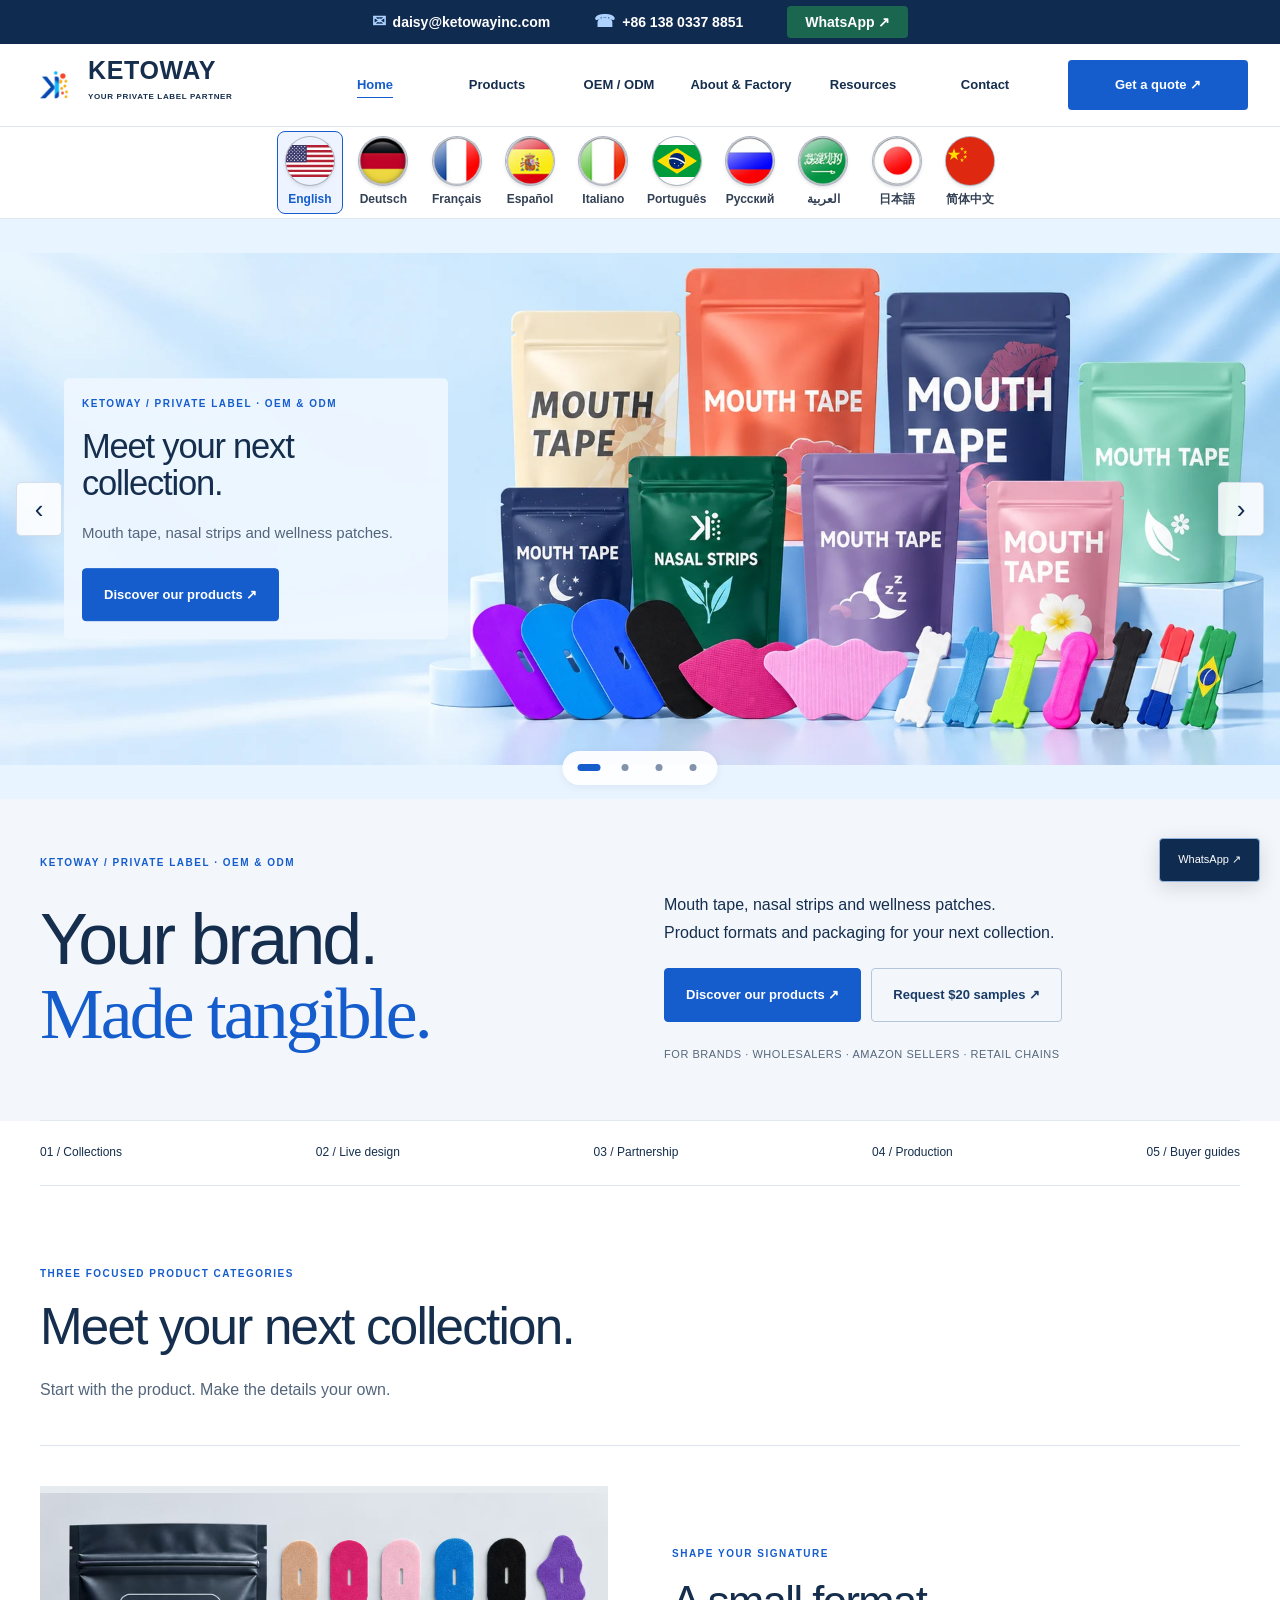
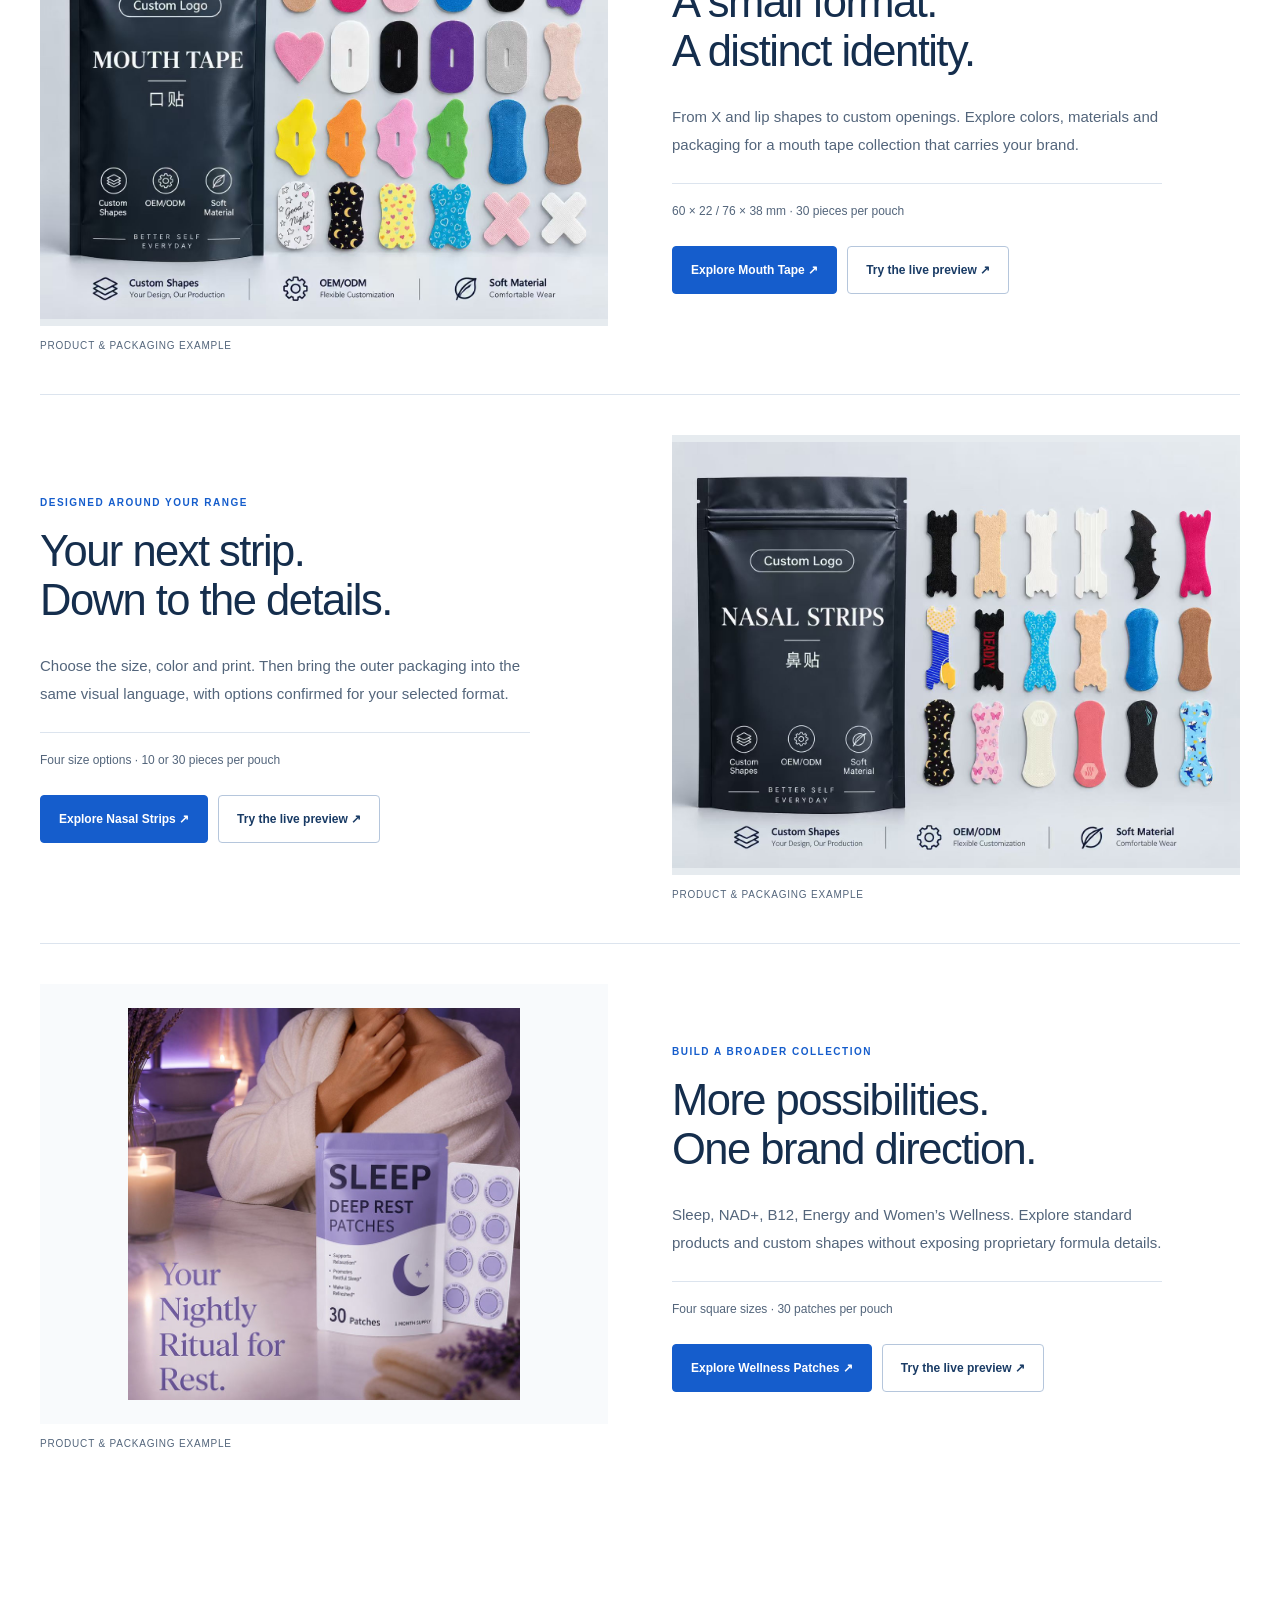
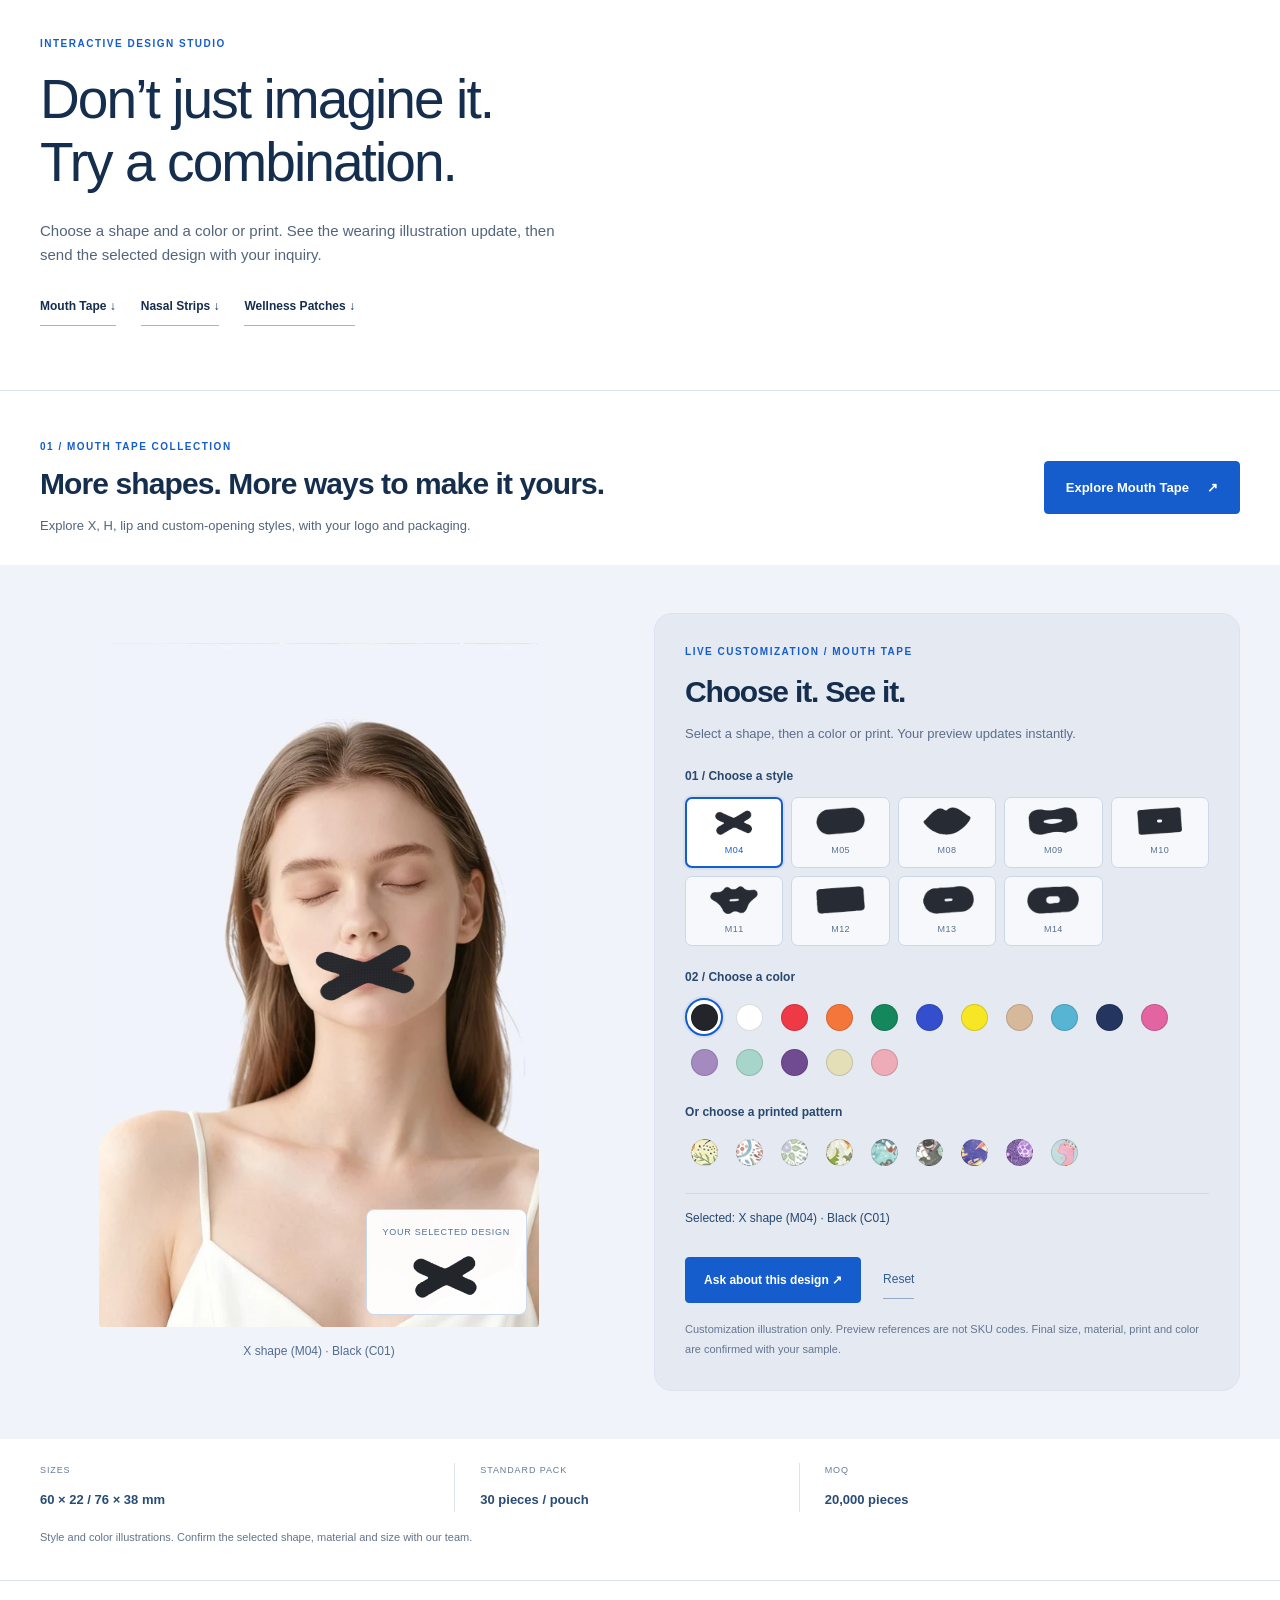
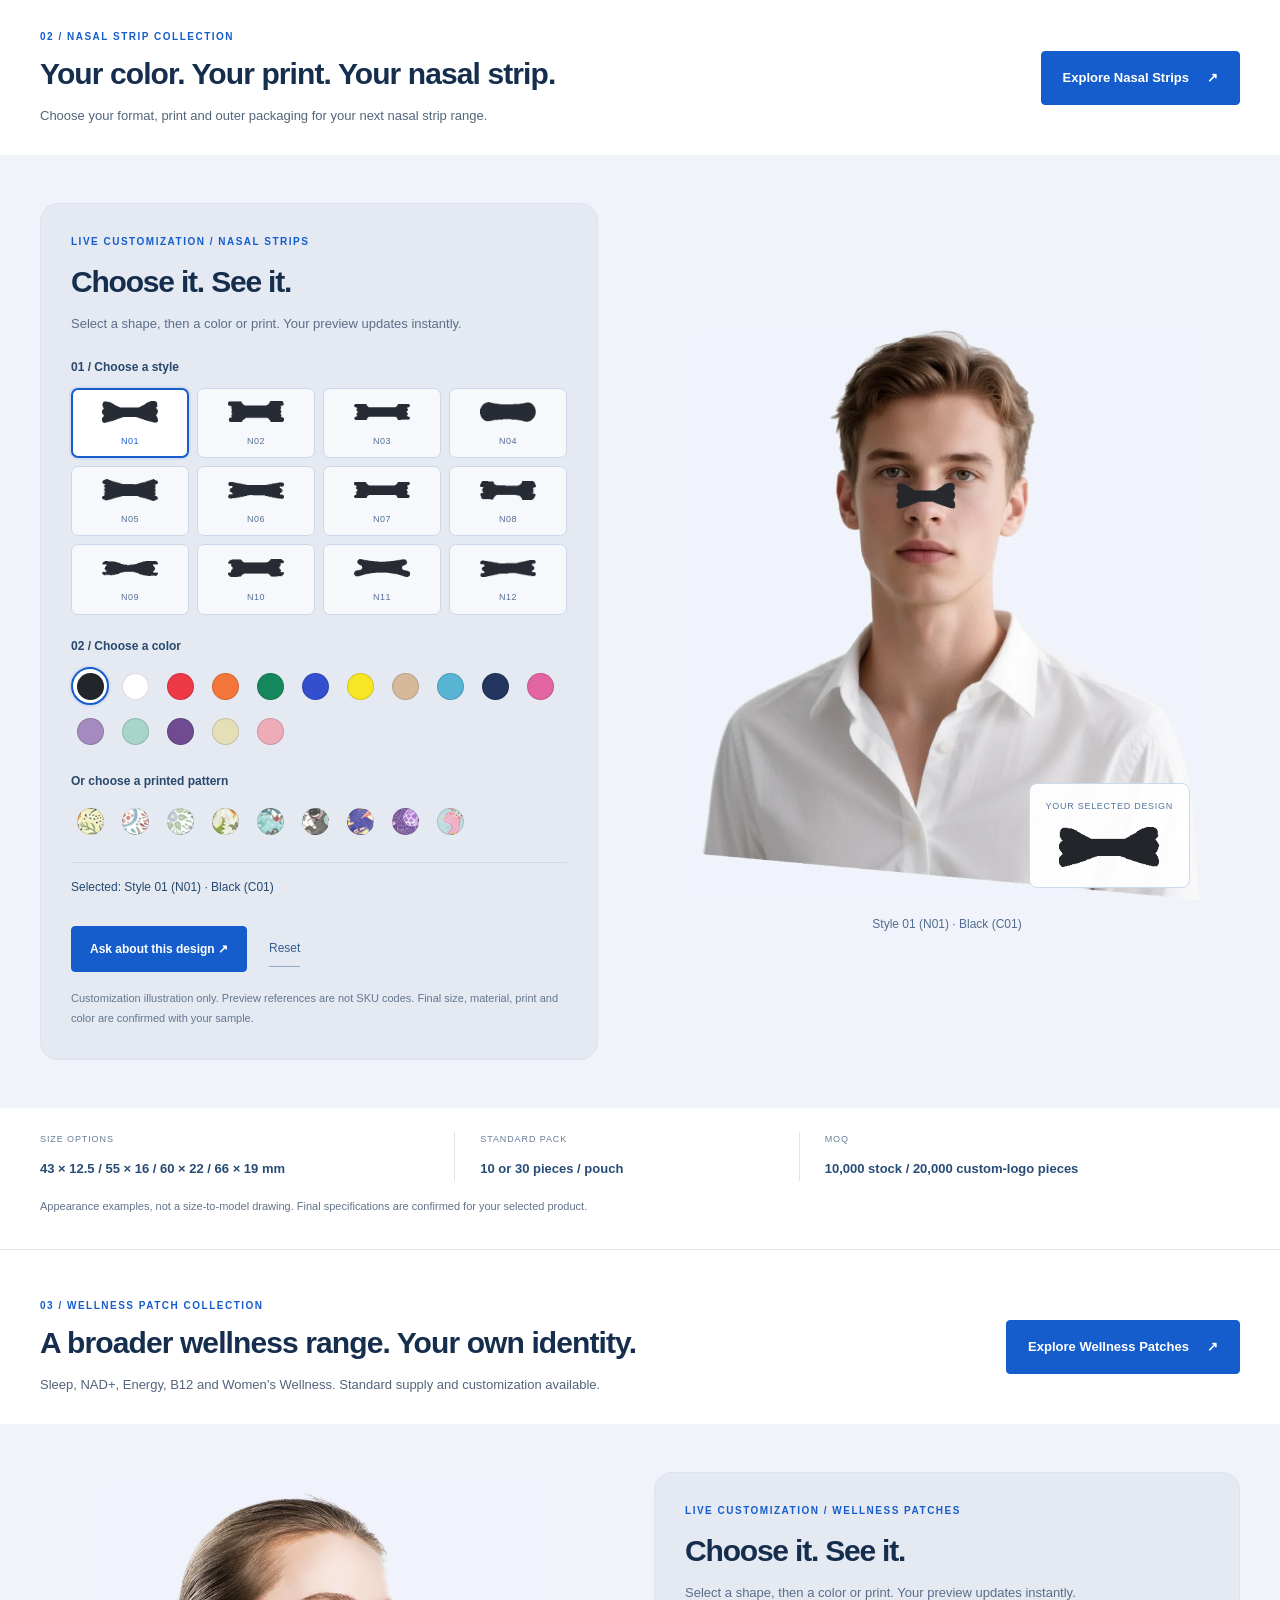
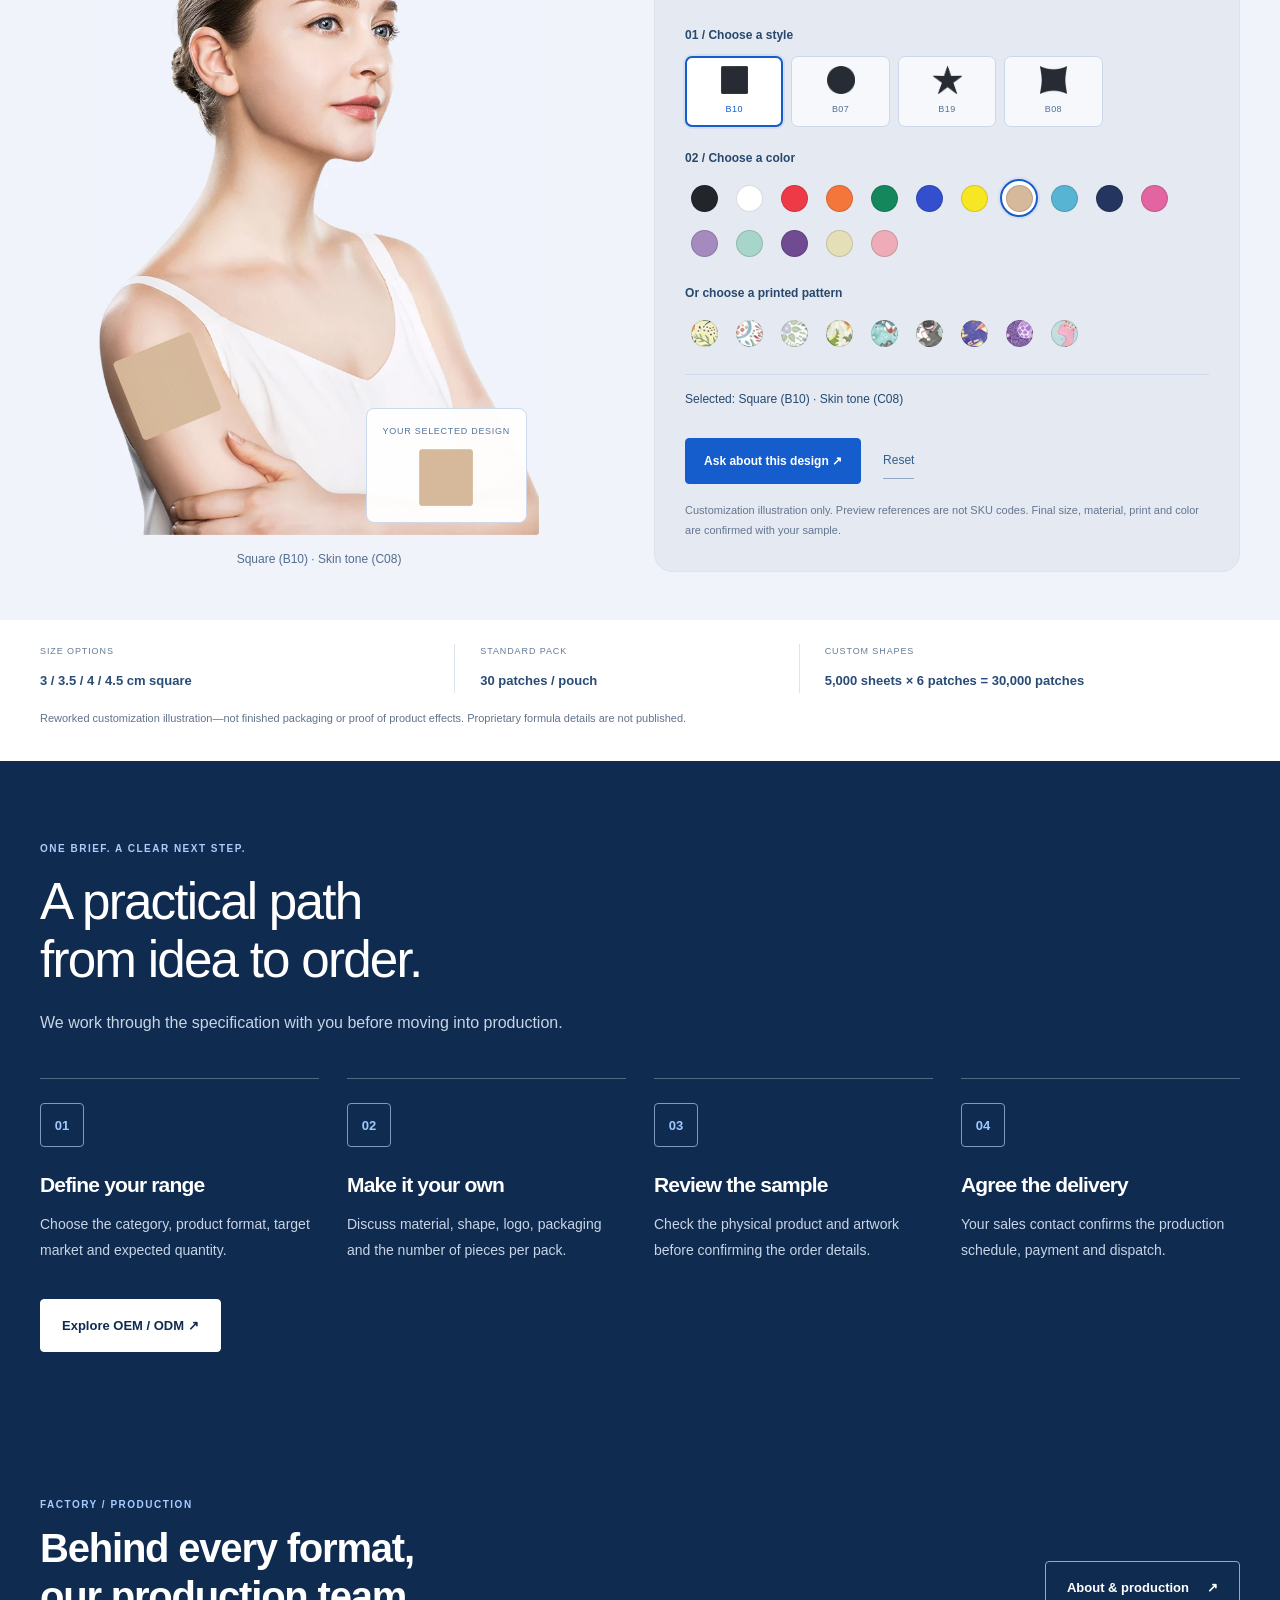
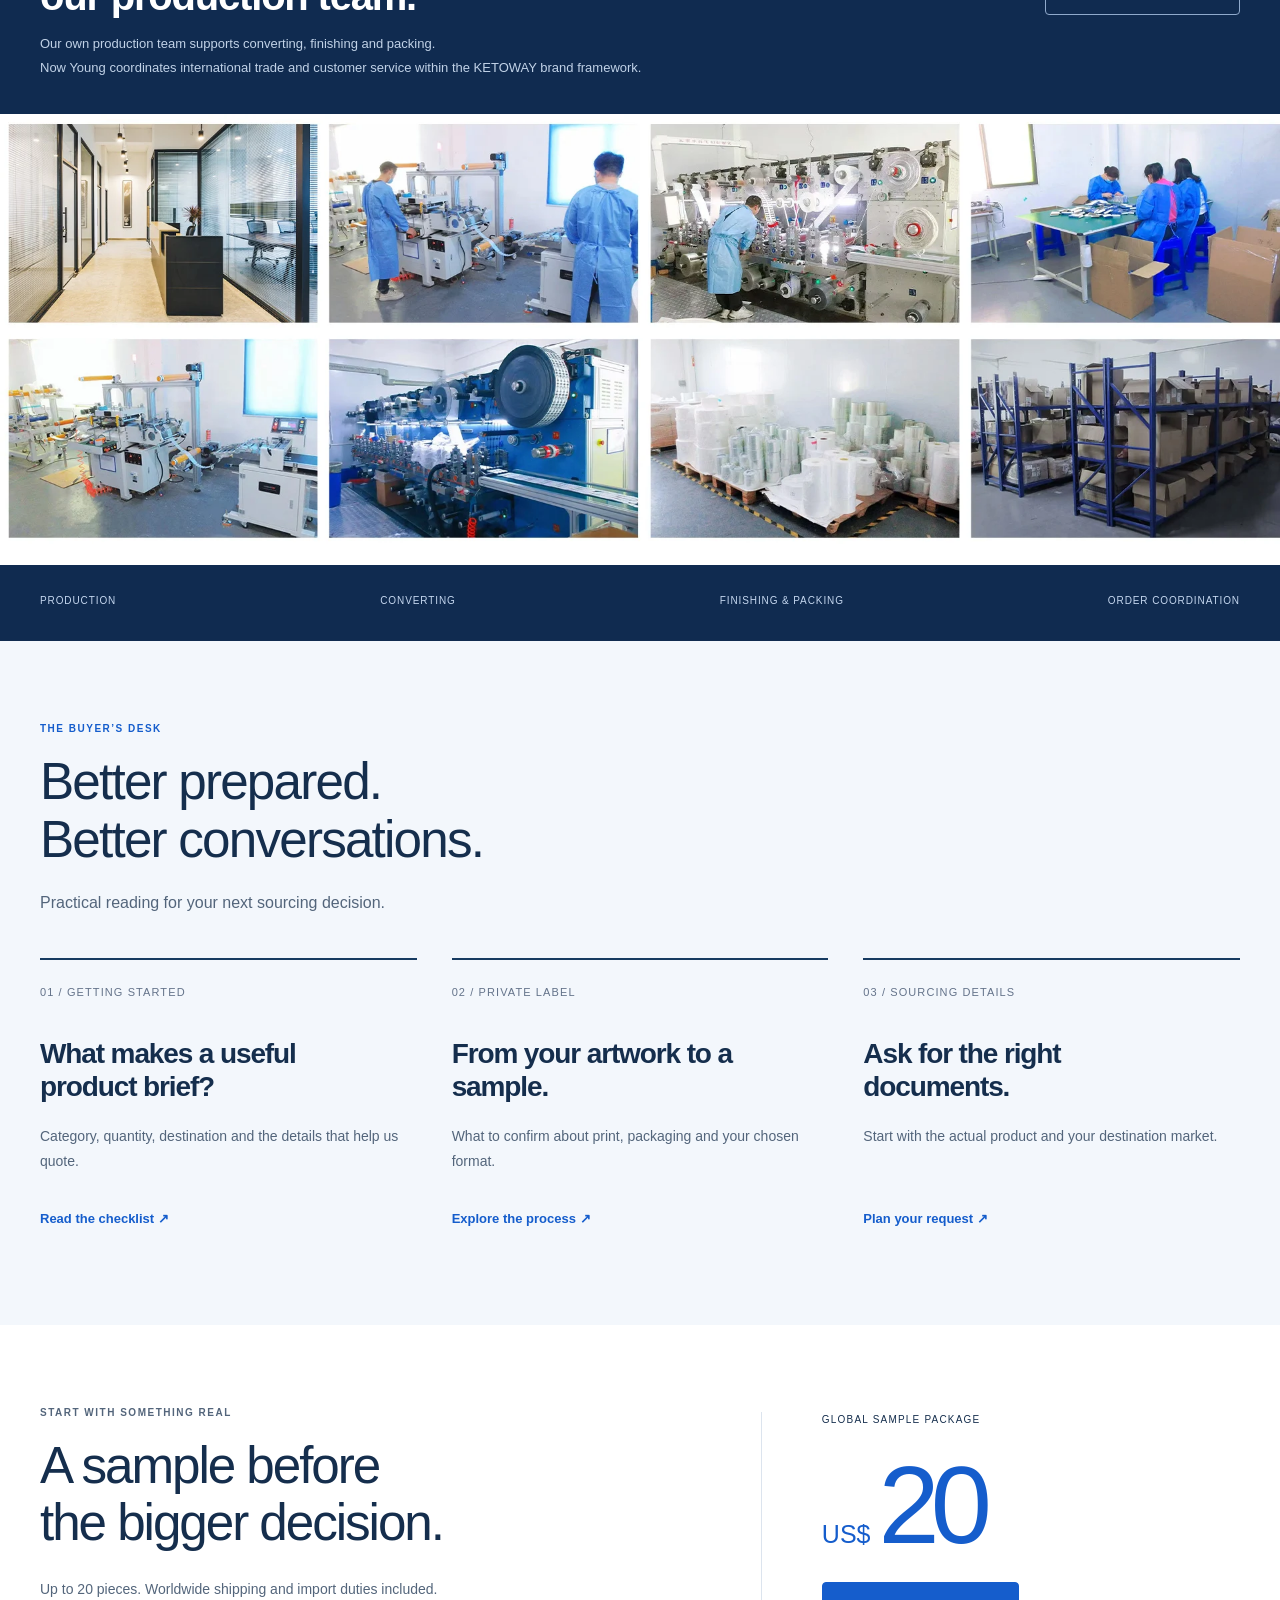
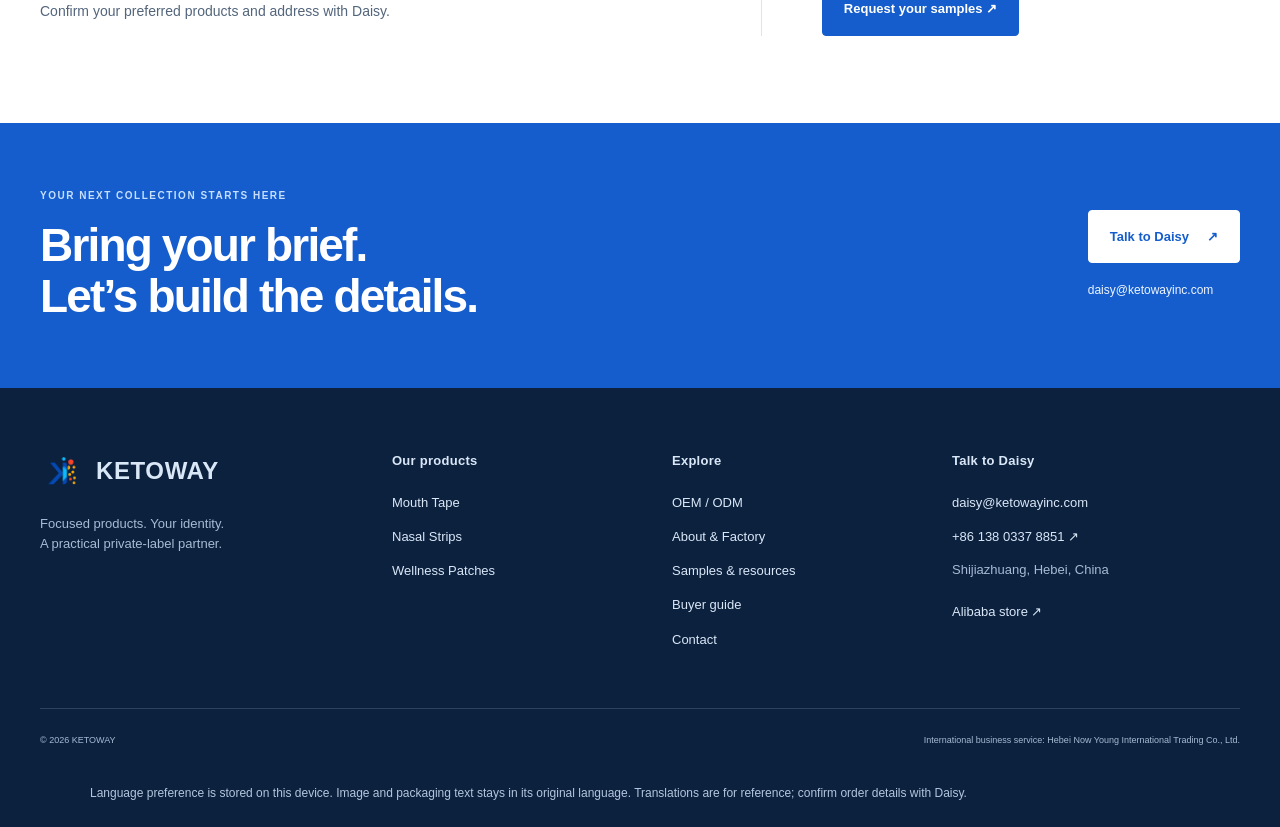
==== commit b8205416: "Pin prominent contact bar above navigation and fit all carousel artwork without cropping" ====
--- a/index.html
+++ b/index.html
@@ -1,4 +1,4 @@
-<!doctype html><html lang="en"><head><meta charset="utf-8"><meta name="viewport" content="width=device-width,initial-scale=1"><meta name="description" content="Private-label mouth tape, nasal strips and wellness patches for brands, wholesalers, Amazon sellers and retailers. Explore KETOWAY customization and US$20 samples."><meta name="theme-color" content="#102b50"><title>Private Label Mouth Tape, Nasal Strips &amp; Wellness Patches | KETOWAY</title><link rel="canonical" href="https://www.ketowayinc.com/"><link rel="stylesheet" href="styles.css?v=20260922-studio"><link rel="icon" href="assets/ketoway-logo.png"><link rel="stylesheet" href="studio.css?v=20260922-studio"><link rel="stylesheet" href="languages.css?v=20260924-refine"><link rel="stylesheet" href="design-polish.css?v=20260923-polish"><link rel="stylesheet" href="carousel.css?v=20260923-carousel"><link rel="stylesheet" href="refinement.css?v=20260924-refine"></head><body><a class="skip" href="#main">Skip to content</a><header><div class="container header-inner"><a class="brand" href="index.html" aria-label="KETOWAY home"><img class="" src="assets/ketoway-logo.png" alt="" loading="lazy" decoding="async"><strong>KETOWAY<small>YOUR PRIVATE LABEL PARTNER</small></strong></a><button id="menu-toggle" aria-label="Open navigation" aria-controls="main-nav" aria-expanded="false">☰</button><nav id="main-nav" aria-label="Main navigation"><a href="index.html" aria-current="page">Home</a><a href="products.html">Products</a><a href="oem.html">OEM / ODM</a><a href="factory.html">About & Factory</a><a href="resources.html">Resources</a><a href="contact.html">Contact</a></nav><a class="header-quote" href="contact.html">Get a quote ↗</a></div></header><div class="contact-strip"><div class="container" data-no-translate><a href="mailto:daisy@ketowayinc.com"><span aria-hidden="true">✉</span> daisy@ketowayinc.com</a><a href="tel:+8613803378851"><span aria-hidden="true">☎</span> +86 138 0337 8851</a><a href="https://wa.me/8613803378851" target="_blank" rel="noopener">WhatsApp ↗</a></div></div><main id="main"><section class="studio-hero"><section class="hero-carousel" aria-label="KETOWAY collections"><div class="carousel-stage"><article class="carousel-slide slide-collection" id="hero-slide-0" ><div class="slide-media"><img src="assets/poster-collection.webp" alt="Company-owned mouth tape and nasal strip packaging collection" fetchpriority="high" decoding="async"></div><div class="slide-copy"><p class="eyebrow">KETOWAY / PRIVATE LABEL · OEM & ODM</p><h2>Meet your next collection.</h2><p>Mouth tape, nasal strips and wellness patches.</p><a class="button" href="products.html">Discover our products ↗</a></div></article><article class="carousel-slide slide-custom" id="hero-slide-1" hidden><div class="slide-media"><img src="assets/mouth-custom-options.jpg" alt="Mouth Tape product and packaging example" loading="lazy" decoding="async"><img src="assets/nasal-custom-options.jpg" alt="Nasal Strips product and packaging example" loading="lazy"></div><div class="slide-copy"><p class="eyebrow">OEM / ODM</p><h2>Make it your own</h2><p>Discuss material, shape, logo, packaging and the number of pieces per pack.</p><a class="button" href="oem.html">Explore OEM / ODM ↗</a></div></article><article class="carousel-slide slide-production" id="hero-slide-2" hidden><div class="slide-media"><img src="assets/poster-production.webp" alt="Actual production, converting, packing and storage photographs supplied in our company storefront source files" loading="lazy" decoding="async"></div><div class="slide-copy"><p class="eyebrow">FACTORY / PRODUCTION</p><h2>Our production team</h2><p>Our own production team supports converting, finishing and packing.</p><a class="button" href="factory.html">About & production</a></div></article><article class="carousel-slide slide-wellness" id="hero-slide-3" hidden><div class="slide-media"><img src="assets/product-sleep-patches.jpg" alt="Wellness Patches product and packaging example" loading="lazy" decoding="async"></div><div class="slide-copy"><p class="eyebrow">Wellness Patches</p><h2>More possibilities.</h2><p>Sleep, NAD+, Energy, B12 and Women’s Wellness. Standard supply and customization available.</p><a class="button" href="functional-patches.html">Explore Wellness Patches ↗</a></div></article></div><div class="carousel-controls" hidden data-no-translate><button type="button" data-carousel-prev aria-label="Previous slide">‹</button><div class="carousel-dots"><button type="button" data-carousel-dot="0" aria-controls="hero-slide-0" aria-label="Slide 1" aria-pressed="true"><span></span></button><button type="button" data-carousel-dot="1" aria-controls="hero-slide-1" aria-label="Slide 2" aria-pressed="false"><span></span></button><button type="button" data-carousel-dot="2" aria-controls="hero-slide-2" aria-label="Slide 3" aria-pressed="false"><span></span></button><button type="button" data-carousel-dot="3" aria-controls="hero-slide-3" aria-label="Slide 4" aria-pressed="false"><span></span></button></div><span class="carousel-counter" aria-hidden="true">01 / 04</span><button type="button" data-carousel-next aria-label="Next slide">›</button></div><span class="carousel-announcement" aria-live="polite" aria-atomic="true" data-no-translate></span></section><div class="studio-intro container"><p class="eyebrow">KETOWAY / PRIVATE LABEL · OEM & ODM</p><div><h1>Your brand.<br><em>Made tangible.</em></h1><div class="studio-pitch"><p>Mouth tape, nasal strips and wellness patches.<br>Product formats and packaging for your next collection.</p><div class="actions"><a class="button" href="#collections">Discover our products ↗</a><a class="button secondary" href="contact.html?request=Sample">Request $20 samples ↗</a></div><p class="studio-audience">FOR BRANDS · WHOLESALERS · AMAZON SELLERS · RETAIL CHAINS</p></div></div></div></section>
+<!doctype html><html lang="en"><head><meta charset="utf-8"><meta name="viewport" content="width=device-width,initial-scale=1"><meta name="description" content="Private-label mouth tape, nasal strips and wellness patches for brands, wholesalers, Amazon sellers and retailers. Explore KETOWAY customization and US$20 samples."><meta name="theme-color" content="#102b50"><title>Private Label Mouth Tape, Nasal Strips &amp; Wellness Patches | KETOWAY</title><link rel="canonical" href="https://www.ketowayinc.com/"><link rel="stylesheet" href="styles.css?v=20260922-studio"><link rel="icon" href="assets/ketoway-logo.png"><link rel="stylesheet" href="studio.css?v=20260922-studio"><link rel="stylesheet" href="languages.css?v=20260924-refine"><link rel="stylesheet" href="design-polish.css?v=20260923-polish"><link rel="stylesheet" href="carousel.css?v=20260923-carousel"><link rel="stylesheet" href="refinement.css?v=20260924-refine"><link rel="stylesheet" href="topcontact.css?v=20260924-fit"></head><body><a class="skip" href="#main">Skip to content</a><div class="contact-strip"><div class="container" data-no-translate><a href="mailto:daisy@ketowayinc.com"><span aria-hidden="true">✉</span> daisy@ketowayinc.com</a><a href="tel:+8613803378851"><span aria-hidden="true">☎</span> +86 138 0337 8851</a><a href="https://wa.me/8613803378851" target="_blank" rel="noopener">WhatsApp ↗</a></div></div><header><div class="container header-inner"><a class="brand" href="index.html" aria-label="KETOWAY home"><img class="" src="assets/ketoway-logo.png" alt="" loading="lazy" decoding="async"><strong>KETOWAY<small>YOUR PRIVATE LABEL PARTNER</small></strong></a><button id="menu-toggle" aria-label="Open navigation" aria-controls="main-nav" aria-expanded="false">☰</button><nav id="main-nav" aria-label="Main navigation"><a href="index.html" aria-current="page">Home</a><a href="products.html">Products</a><a href="oem.html">OEM / ODM</a><a href="factory.html">About & Factory</a><a href="resources.html">Resources</a><a href="contact.html">Contact</a></nav><a class="header-quote" href="contact.html">Get a quote ↗</a></div></header><main id="main"><section class="studio-hero"><section class="hero-carousel" aria-label="KETOWAY collections"><div class="carousel-stage"><article class="carousel-slide slide-collection" id="hero-slide-0" ><div class="slide-media"><img src="assets/poster-collection.webp" alt="Company-owned mouth tape and nasal strip packaging collection" fetchpriority="high" decoding="async"></div><div class="slide-copy"><p class="eyebrow">KETOWAY / PRIVATE LABEL · OEM & ODM</p><h2>Meet your next collection.</h2><p>Mouth tape, nasal strips and wellness patches.</p><a class="button" href="products.html">Discover our products ↗</a></div></article><article class="carousel-slide slide-custom" id="hero-slide-1" hidden><div class="slide-media"><img src="assets/mouth-custom-options.jpg" alt="Mouth Tape product and packaging example" loading="lazy" decoding="async"><img src="assets/nasal-custom-options.jpg" alt="Nasal Strips product and packaging example" loading="lazy"></div><div class="slide-copy"><p class="eyebrow">OEM / ODM</p><h2>Make it your own</h2><p>Discuss material, shape, logo, packaging and the number of pieces per pack.</p><a class="button" href="oem.html">Explore OEM / ODM ↗</a></div></article><article class="carousel-slide slide-production" id="hero-slide-2" hidden><div class="slide-media"><img src="assets/poster-production.webp" alt="Actual production, converting, packing and storage photographs supplied in our company storefront source files" loading="lazy" decoding="async"></div><div class="slide-copy"><p class="eyebrow">FACTORY / PRODUCTION</p><h2>Our production team</h2><p>Our own production team supports converting, finishing and packing.</p><a class="button" href="factory.html">About & production</a></div></article><article class="carousel-slide slide-wellness" id="hero-slide-3" hidden><div class="slide-media"><img src="assets/product-sleep-patches.jpg" alt="Wellness Patches product and packaging example" loading="lazy" decoding="async"></div><div class="slide-copy"><p class="eyebrow">Wellness Patches</p><h2>More possibilities.</h2><p>Sleep, NAD+, Energy, B12 and Women’s Wellness. Standard supply and customization available.</p><a class="button" href="functional-patches.html">Explore Wellness Patches ↗</a></div></article></div><div class="carousel-controls" hidden data-no-translate><button type="button" data-carousel-prev aria-label="Previous slide">‹</button><div class="carousel-dots"><button type="button" data-carousel-dot="0" aria-controls="hero-slide-0" aria-label="Slide 1" aria-pressed="true"><span></span></button><button type="button" data-carousel-dot="1" aria-controls="hero-slide-1" aria-label="Slide 2" aria-pressed="false"><span></span></button><button type="button" data-carousel-dot="2" aria-controls="hero-slide-2" aria-label="Slide 3" aria-pressed="false"><span></span></button><button type="button" data-carousel-dot="3" aria-controls="hero-slide-3" aria-label="Slide 4" aria-pressed="false"><span></span></button></div><span class="carousel-counter" aria-hidden="true">01 / 04</span><button type="button" data-carousel-next aria-label="Next slide">›</button></div><span class="carousel-announcement" aria-live="polite" aria-atomic="true" data-no-translate></span></section><div class="studio-intro container"><p class="eyebrow">KETOWAY / PRIVATE LABEL · OEM & ODM</p><div><h1>Your brand.<br><em>Made tangible.</em></h1><div class="studio-pitch"><p>Mouth tape, nasal strips and wellness patches.<br>Product formats and packaging for your next collection.</p><div class="actions"><a class="button" href="#collections">Discover our products ↗</a><a class="button secondary" href="contact.html?request=Sample">Request $20 samples ↗</a></div><p class="studio-audience">FOR BRANDS · WHOLESALERS · AMAZON SELLERS · RETAIL CHAINS</p></div></div></div></section>
 <nav class="studio-jump container" aria-label="Homepage chapters"><a href="#collections">01 / Collections</a><a href="#customize">02 / Live design</a><a href="#partnership">03 / Partnership</a><a href="#production">04 / Production</a><a href="#buyer-journal">05 / Buyer guides</a></nav>
 <section class="range-section container" id="collections"><div class="studio-section-heading"><p class="eyebrow">THREE FOCUSED PRODUCT CATEGORIES</p><h2>Meet your next collection.</h2><p>Start with the product. Make the details your own.</p></div><article class="range-story"><a class="range-photo" href="mouth-tape.html"><img src="assets/mouth-custom-options.jpg" alt="Mouth Tape product and packaging example" loading="lazy"><span>PRODUCT & PACKAGING EXAMPLE</span></a><div class="range-story-copy"><p class="eyebrow">SHAPE YOUR SIGNATURE</p><h2>A small format.<br>A distinct identity.</h2><p>From X and lip shapes to custom openings. Explore colors, materials and packaging for a mouth tape collection that carries your brand.</p><p class="range-spec">60 × 22 / 76 × 38 mm · 30 pieces per pouch</p><div class="actions"><a class="button" href="mouth-tape.html">Explore Mouth Tape ↗</a><a class="button secondary" href="#mouth-collection">Try the live preview ↗</a></div></div></article><article class="range-story"><a class="range-photo" href="nasal-strips.html"><img src="assets/nasal-custom-options.jpg" alt="Nasal Strips product and packaging example" loading="lazy"><span>PRODUCT & PACKAGING EXAMPLE</span></a><div class="range-story-copy"><p class="eyebrow">DESIGNED AROUND YOUR RANGE</p><h2>Your next strip.<br>Down to the details.</h2><p>Choose the size, color and print. Then bring the outer packaging into the same visual language, with options confirmed for your selected format.</p><p class="range-spec">Four size options · 10 or 30 pieces per pouch</p><div class="actions"><a class="button" href="nasal-strips.html">Explore Nasal Strips ↗</a><a class="button secondary" href="#nasal-collection">Try the live preview ↗</a></div></div></article><article class="range-story"><a class="range-photo" href="functional-patches.html"><img src="assets/product-sleep-patches.jpg" alt="Wellness Patches product and packaging example" loading="lazy"><span>PRODUCT & PACKAGING EXAMPLE</span></a><div class="range-story-copy"><p class="eyebrow">BUILD A BROADER COLLECTION</p><h2>More possibilities.<br>One brand direction.</h2><p>Sleep, NAD+, B12, Energy and Women’s Wellness. Explore standard products and custom shapes without exposing proprietary formula details.</p><p class="range-spec">Four square sizes · 30 patches per pouch</p><div class="actions"><a class="button" href="functional-patches.html">Explore Wellness Patches ↗</a><a class="button secondary" href="#wellness-collection">Try the live preview ↗</a></div></div></article></section>
 <section class="studio-custom-heading container" id="customize"><p class="eyebrow">INTERACTIVE DESIGN STUDIO</p><h2>Don’t just imagine it.<br>Try a combination.</h2><p>Choose a shape and a color or print. See the wearing illustration update, then send the selected design with your inquiry.</p><nav aria-label="Choose a live preview"><a href="#mouth-collection">Mouth Tape ↓</a><a href="#nasal-collection">Nasal Strips ↓</a><a href="#wellness-collection">Wellness Patches ↓</a></nav></section><section class="collection-poster" id="mouth-collection" aria-labelledby="mouth-collection-heading"><div class="container poster-heading"><div><p class="eyebrow">01 / MOUTH TAPE COLLECTION</p><h2 id="mouth-collection-heading">More shapes. More ways to make it yours.</h2><p>Explore X, H, lip and custom-opening styles, with your logo and packaging.</p></div><a class="button" href="mouth-tape.html">Explore Mouth Tape<span aria-hidden="true">↗</span></a></div><div class="configurator" data-configurator="mouth"><p class="config-placeholder">Loading interactive preview… <a href="mouth-tape.html">View product specifications</a></p><noscript><p>Enable JavaScript to choose a shape and color. Contact Daisy for a custom design.</p></noscript></div><div class="container"><div class="poster-facts"><div><span>SIZES</span><strong>60 × 22 / 76 × 38 mm</strong></div><div><span>STANDARD PACK</span><strong>30 pieces / pouch</strong></div><div><span>MOQ</span><strong>20,000 pieces</strong></div></div><p class="poster-note">Style and color illustrations. Confirm the selected shape, material and size with our team.</p></div></section><section class="collection-poster" id="nasal-collection" aria-labelledby="nasal-collection-heading"><div class="container poster-heading"><div><p class="eyebrow">02 / NASAL STRIP COLLECTION</p><h2 id="nasal-collection-heading">Your color. Your print. Your nasal strip.</h2><p>Choose your format, print and outer packaging for your next nasal strip range.</p></div><a class="button" href="nasal-strips.html">Explore Nasal Strips<span aria-hidden="true">↗</span></a></div><div class="configurator" data-configurator="nasal"><p class="config-placeholder">Loading interactive preview… <a href="nasal-strips.html">View product specifications</a></p><noscript><p>Enable JavaScript to choose a shape and color. Contact Daisy for a custom design.</p></noscript></div><div class="container"><div class="poster-facts"><div><span>SIZE OPTIONS</span><strong>43 × 12.5 / 55 × 16 / 60 × 22 / 66 × 19 mm</strong></div><div><span>STANDARD PACK</span><strong>10 or 30 pieces / pouch</strong></div><div><span>MOQ</span><strong>10,000 stock / 20,000 custom-logo pieces</strong></div></div><p class="poster-note">Appearance examples, not a size-to-model drawing. Final specifications are confirmed for your selected product.</p></div></section><section class="collection-poster" id="wellness-collection" aria-labelledby="wellness-collection-heading"><div class="container poster-heading"><div><p class="eyebrow">03 / WELLNESS PATCH COLLECTION</p><h2 id="wellness-collection-heading">A broader wellness range. Your own identity.</h2><p>Sleep, NAD+, Energy, B12 and Women’s Wellness. Standard supply and customization available.</p></div><a class="button" href="functional-patches.html">Explore Wellness Patches<span aria-hidden="true">↗</span></a></div><div class="configurator" data-configurator="body"><p class="config-placeholder">Loading interactive preview… <a href="functional-patches.html">View product specifications</a></p><noscript><p>Enable JavaScript to choose a shape and color. Contact Daisy for a custom design.</p></noscript></div><div class="container"><div class="poster-facts"><div><span>SIZE OPTIONS</span><strong>3 / 3.5 / 4 / 4.5 cm square</strong></div><div><span>STANDARD PACK</span><strong>30 patches / pouch</strong></div><div><span>CUSTOM SHAPES</span><strong>5,000 sheets × 6 patches = 30,000 patches</strong></div></div><p class="poster-note">Reworked customization illustration—not finished packaging or proof of product effects. Proprietary formula details are not published.</p></div></section>
--- a/topcontact.css
+++ b/topcontact.css
@@ -0,0 +1,6 @@
+/* Contact-first header and uncropped, bounded hero artwork. */
+:root{--contact-height:44px}.contact-strip{position:sticky;top:0;z-index:45;background:#102b50;color:#fff;border:0}.contact-strip .container{height:var(--contact-height);padding-block:0;gap:44px;justify-content:center}.contact-strip a{font-size:14px;font-weight:600;line-height:1.5;color:#fff;display:inline-flex;align-items:center;min-height:40px}.contact-strip a span{color:#aed2ff;font-size:17px}.contact-strip a:last-child{color:#fff;background:#1b664f;padding:0 18px;min-height:32px;border-radius:4px}.contact-strip a:focus-visible{outline-color:#fff}header{top:var(--contact-height)}html header .header-inner{height:82px;min-height:82px}html[lang] header .header-quote{height:50px;min-height:50px}.language-strip{padding-block:4px}.language-options button{padding-block:5px}.language-flag{width:48px;height:48px}.hero-carousel .carousel-stage{height:clamp(310px,calc(100svh - 232px),580px)}.hero-carousel .carousel-slide{grid-template-columns:minmax(0,.8fr) minmax(0,1.2fr);padding:32px 70px 46px;gap:28px;overflow:hidden}.hero-carousel .slide-media{min-width:0;min-height:0;width:100%;height:100%;max-width:100%;max-height:100%}.hero-carousel .slide-media img{object-fit:contain;width:100%;height:100%;max-height:100%;max-width:100%}.hero-carousel .slide-custom .slide-media img{width:calc(50% - 6px)}.hero-carousel .slide-copy{min-width:0;max-width:100%;padding:0}.hero-carousel .slide-copy h2{font-size:clamp(30px,3vw,48px);margin-bottom:18px}.hero-carousel .slide-copy>p:not(.eyebrow){font-size:15px;line-height:1.7;margin-bottom:22px}.hero-carousel .slide-collection{display:block;padding:0;background:#e8f4ff}.hero-carousel .slide-collection .slide-media{position:absolute;inset:0;grid-column:auto;grid-row:auto;display:block;width:100%;height:100%;max-width:none;max-height:none}.hero-carousel .slide-collection .slide-media img{object-fit:contain;object-position:center;width:100%;height:100%}.hero-carousel .slide-collection .slide-copy{position:absolute;left:5%;top:50%;transform:translateY(-50%);width:30%;max-width:450px;padding:18px;background:#eff7fff0;border-radius:5px}.hero-carousel .slide-collection .slide-copy h2{font-size:clamp(28px,2.7vw,44px)}.hero-carousel .slide-wellness .slide-media img{max-width:100%}.hero-carousel .slide-production .slide-media{background:#fff;border-radius:3px}.config-view{scroll-margin-top:150px}html{scroll-padding-top:150px}
+@media(min-width:781px) and (max-height:740px){.hero-carousel .slide-copy .eyebrow{margin-bottom:10px}.hero-carousel .slide-copy h2{font-size:30px;margin-bottom:12px}.hero-carousel .slide-copy>p:not(.eyebrow){font-size:13px;line-height:1.5;margin-bottom:14px}.hero-carousel .slide-copy .button{min-height:42px;font-size:12px;padding:10px 14px}}
+@media(max-width:1199px){.contact-strip .container{gap:24px}.hero-carousel .carousel-slide{padding-inline:54px;gap:24px}.hero-carousel .slide-copy h2{font-size:32px}.hero-carousel .slide-collection .slide-copy{left:4%;width:33%;padding:14px}}
+@media(max-width:780px){:root{--contact-height:66px}.contact-strip .container{height:66px;display:flex;gap:0 16px;flex-wrap:wrap;align-content:center}.contact-strip a{font-size:12px;min-height:29px}.contact-strip a:first-child{flex-basis:100%;justify-content:center}.contact-strip a:last-child{min-height:26px;padding-inline:10px;font-size:11px}.contact-strip a span{font-size:14px}html header .header-inner{height:74px;min-height:74px}.language-strip{padding-block:4px}.language-options button{padding-block:4px}.hero-carousel .carousel-stage{height:590px}.hero-carousel .carousel-slide,.hero-carousel .slide-collection{display:grid;grid-template-columns:minmax(0,1fr);grid-template-rows:240px minmax(0,1fr);padding:18px 26px 50px;gap:16px}.hero-carousel .slide-media,.hero-carousel .slide-collection .slide-media{position:static;inset:auto;grid-column:1;grid-row:1;height:240px;width:100%;display:flex;align-items:center}.hero-carousel .slide-collection .slide-copy,.hero-carousel .slide-copy{position:static;top:auto;left:auto;transform:none;grid-column:1;grid-row:2;width:100%;max-width:none;padding:0;background:none;align-self:center}.hero-carousel .slide-collection .slide-copy h2,.hero-carousel .slide-copy h2{font-size:32px}.hero-carousel .slide-copy>p:not(.eyebrow){font-size:14px}.hero-carousel .slide-copy .eyebrow{margin-bottom:12px}.config-view{top:140px}html{scroll-padding-top:160px}}
+@media(max-width:360px){.contact-strip .container{gap:0 10px}.contact-strip a{font-size:11px}.hero-carousel .carousel-slide,.hero-carousel .slide-collection{padding-inline:24px}.hero-carousel .slide-copy h2,.hero-carousel .slide-collection .slide-copy h2{font-size:29px}.hero-carousel .carousel-stage{height:620px}}
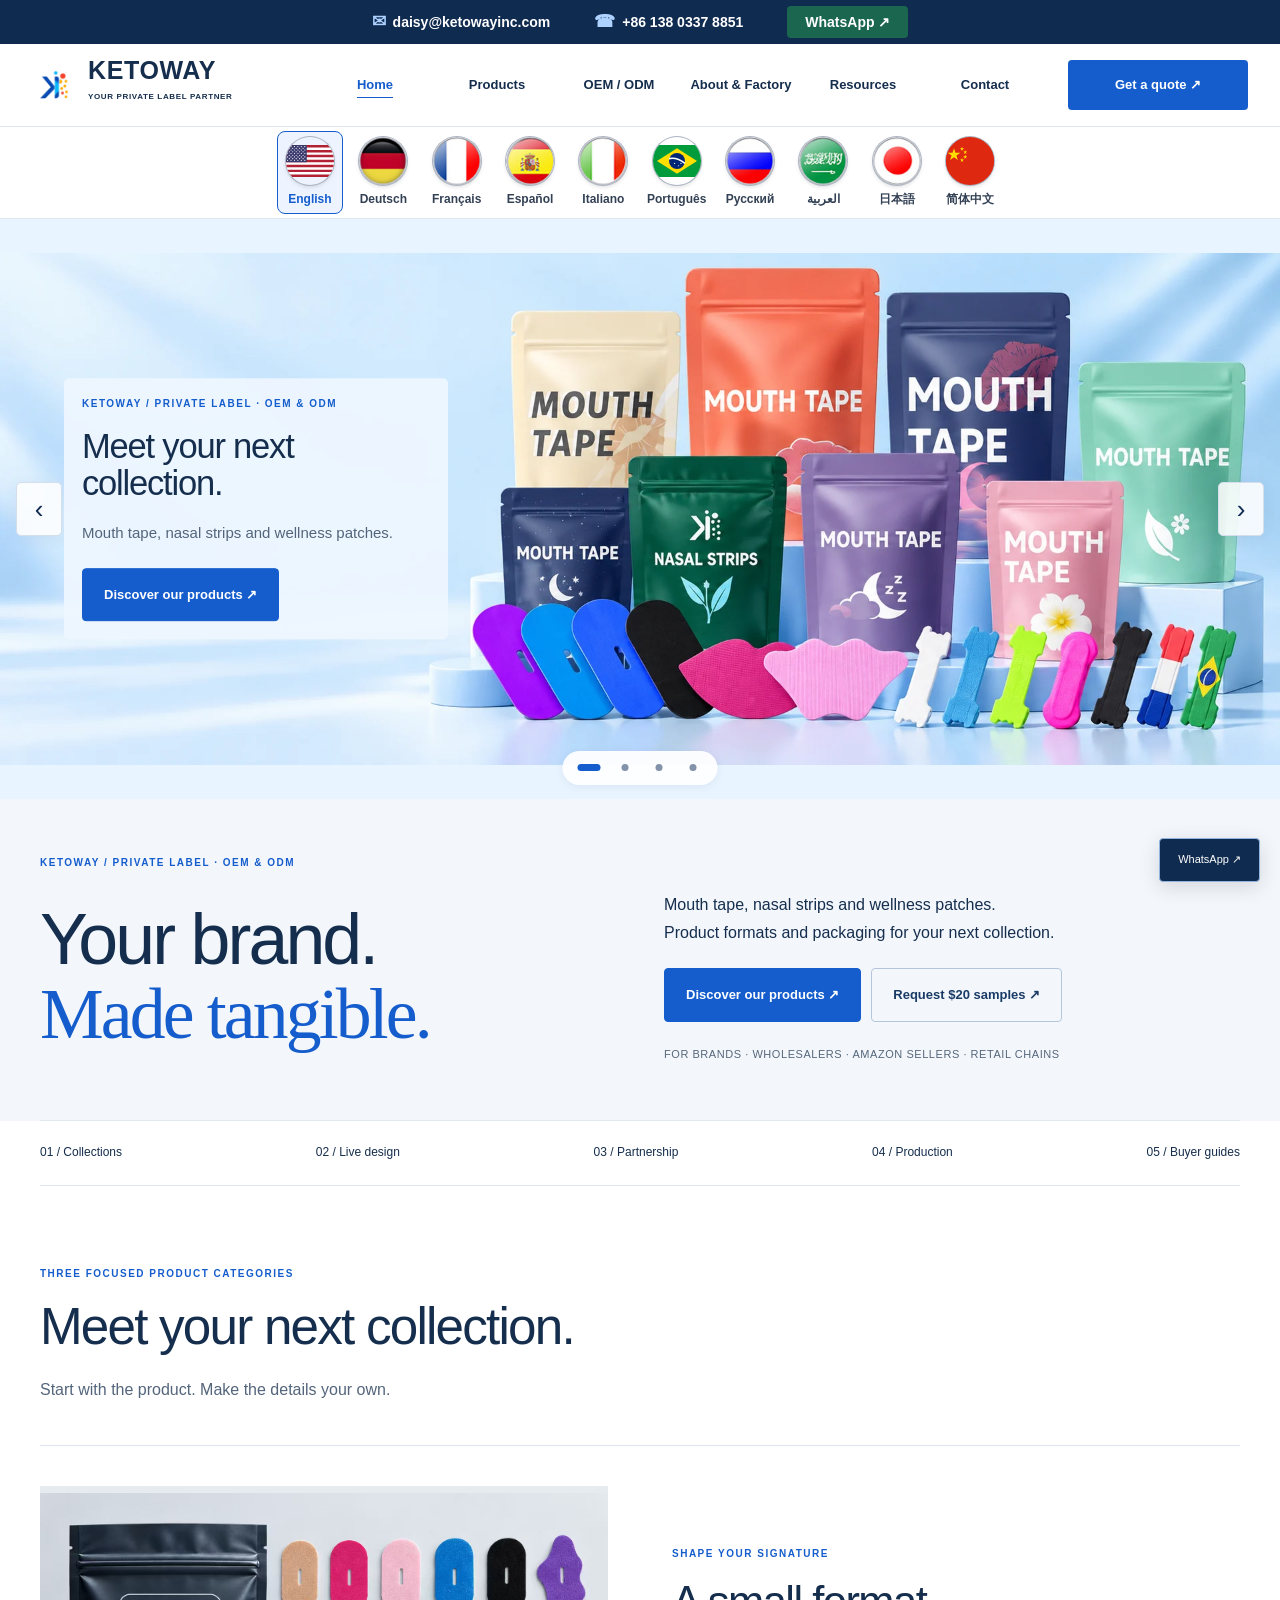
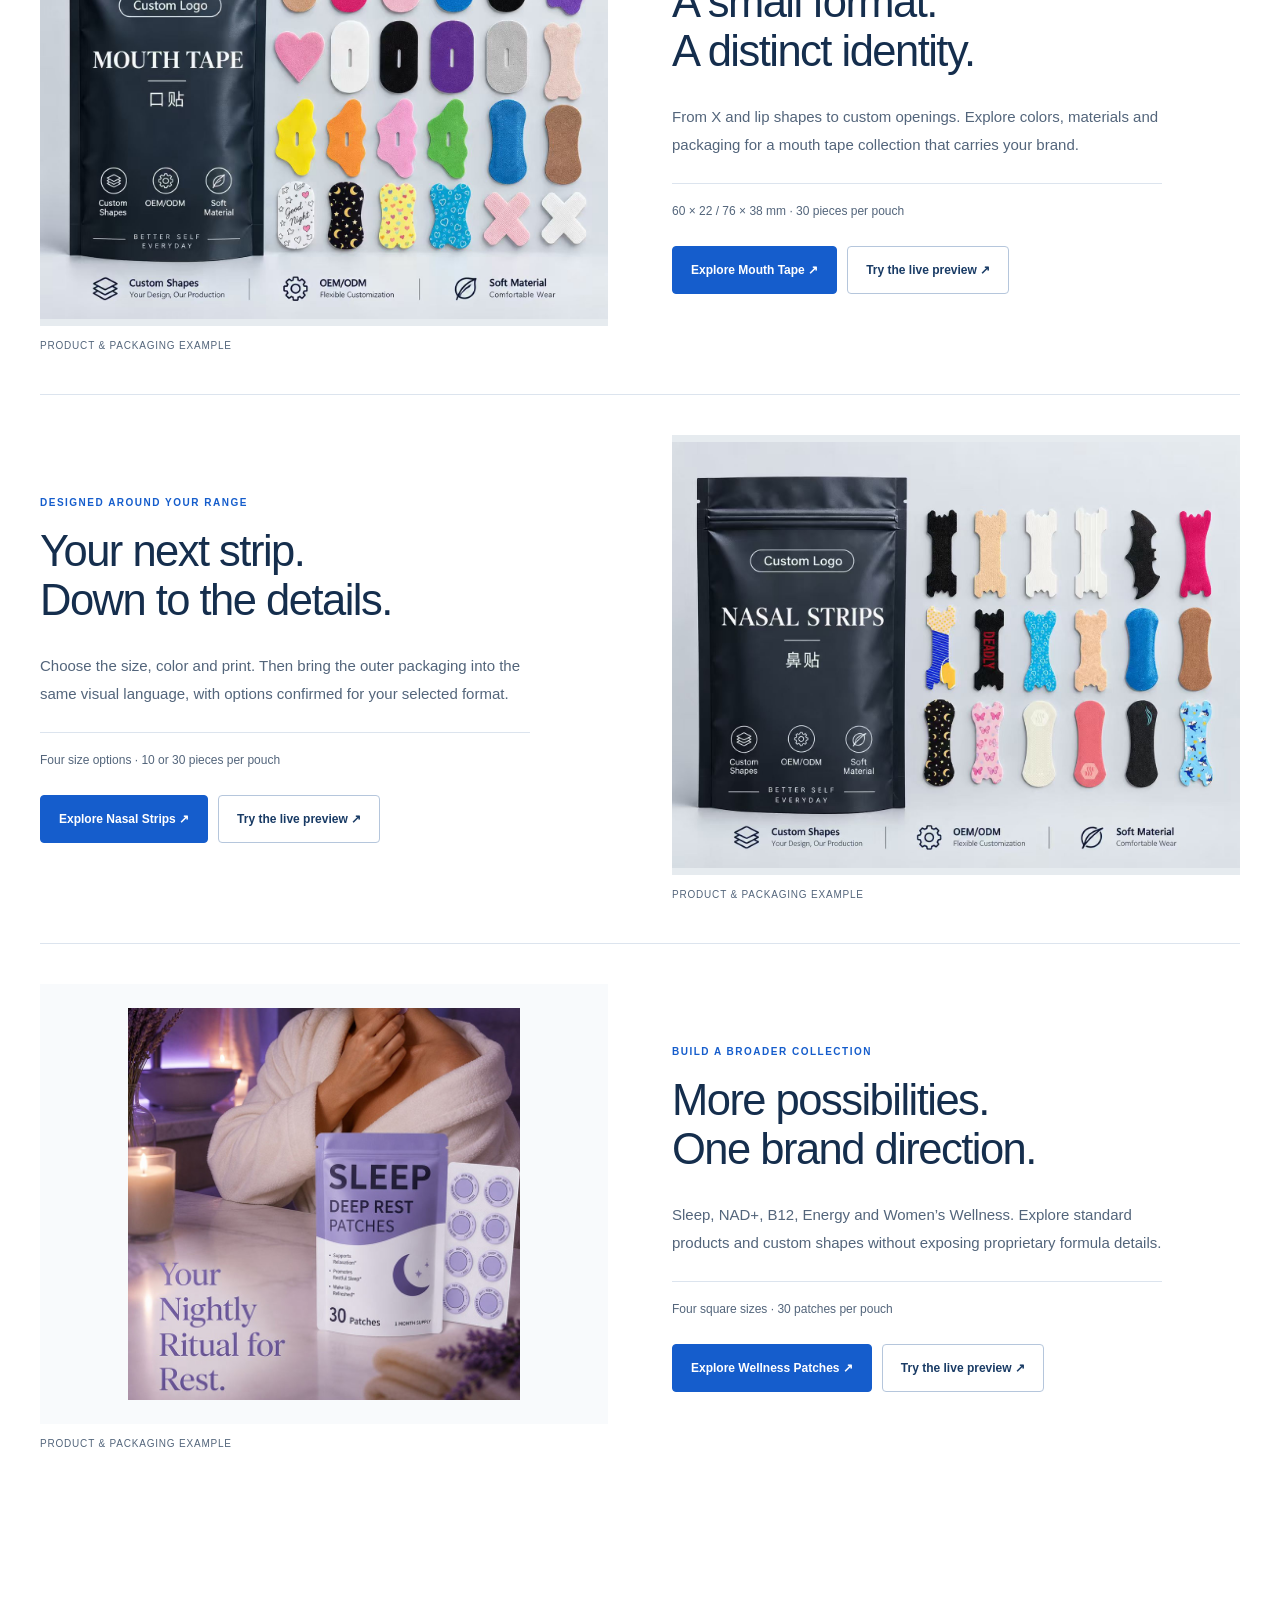
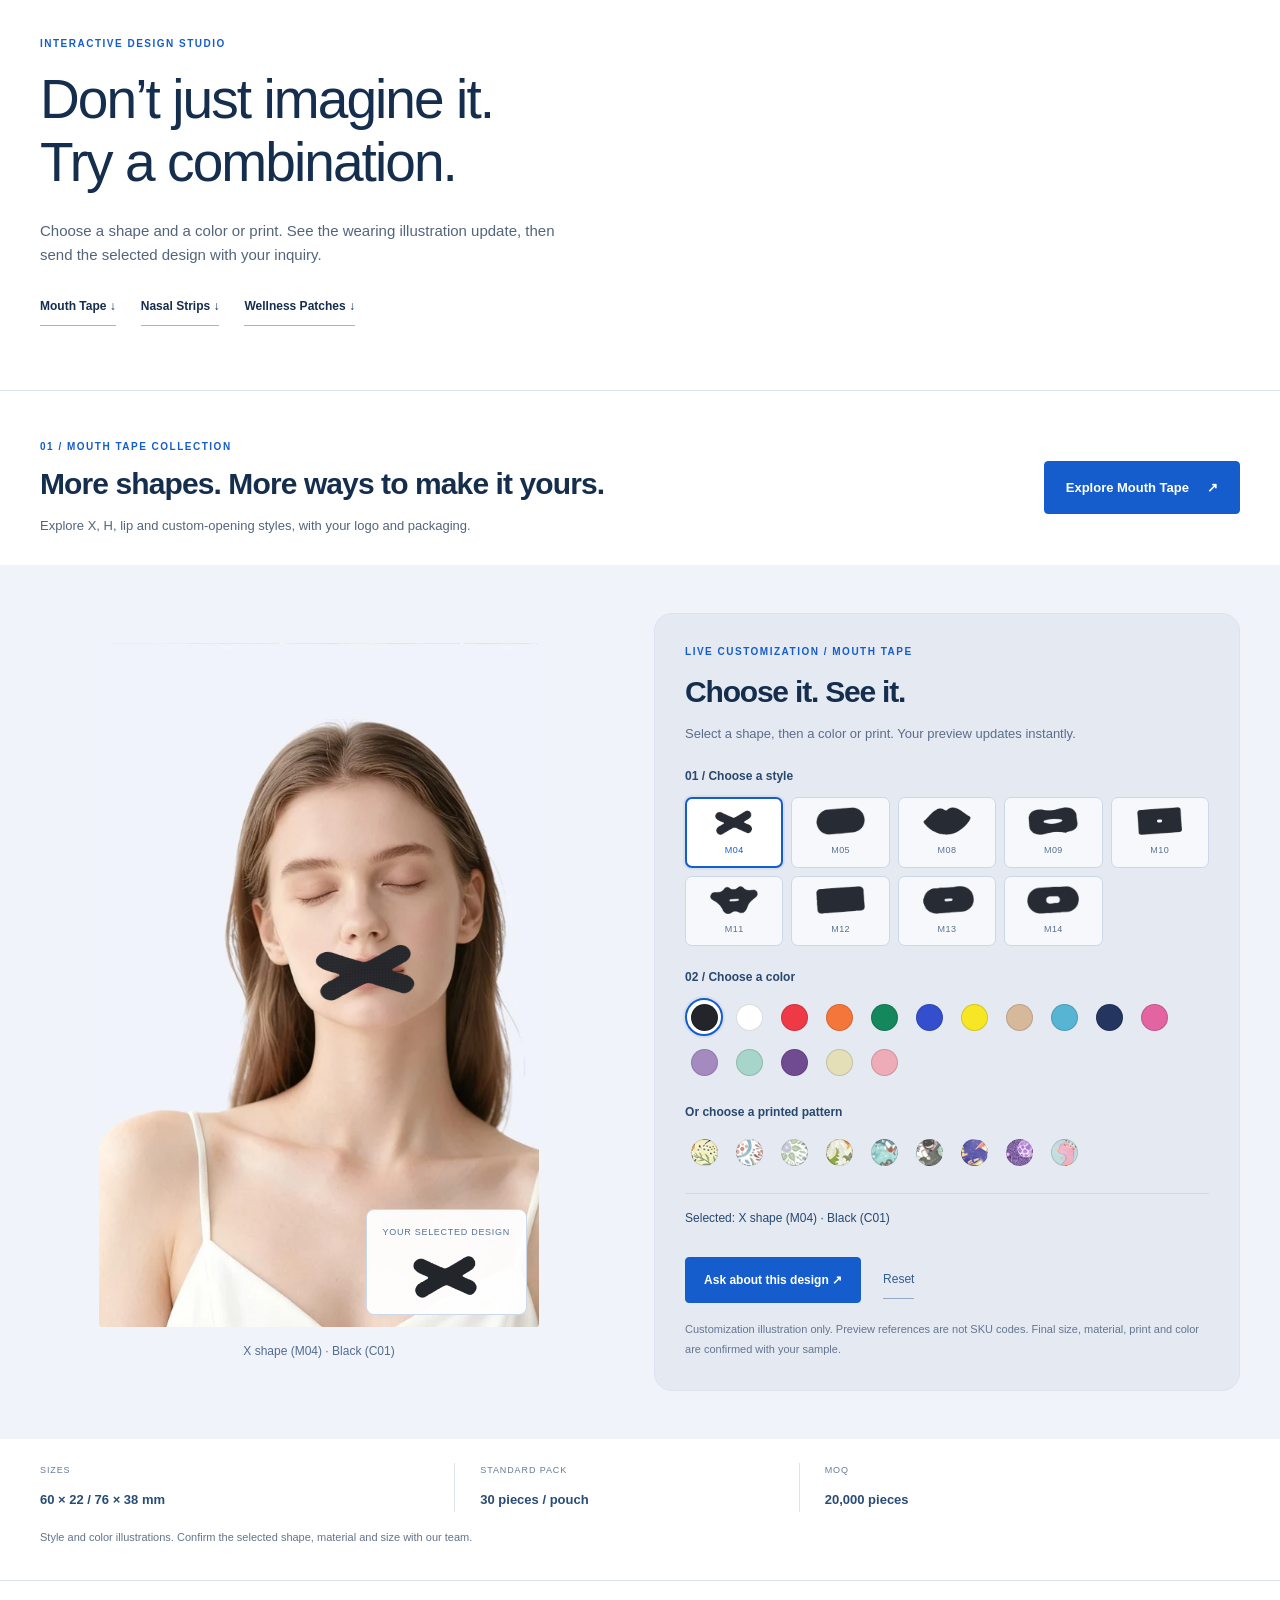
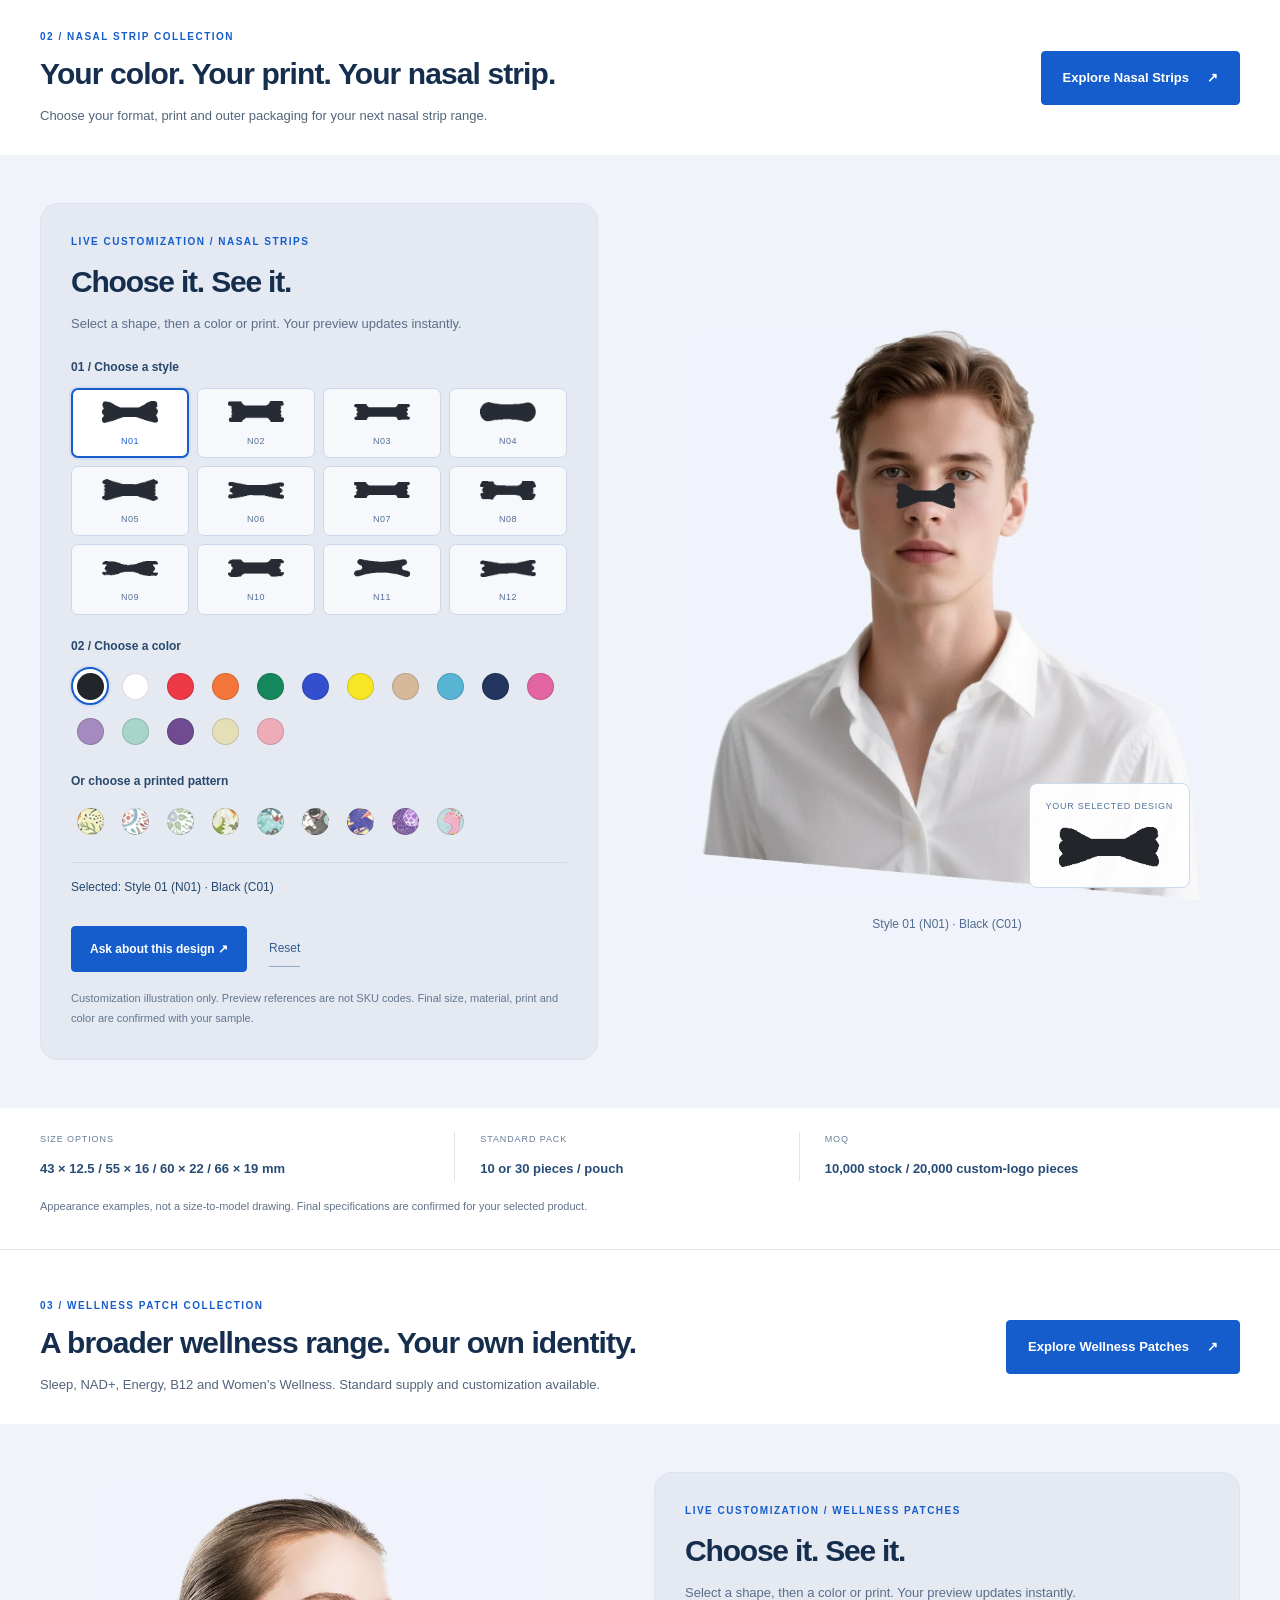
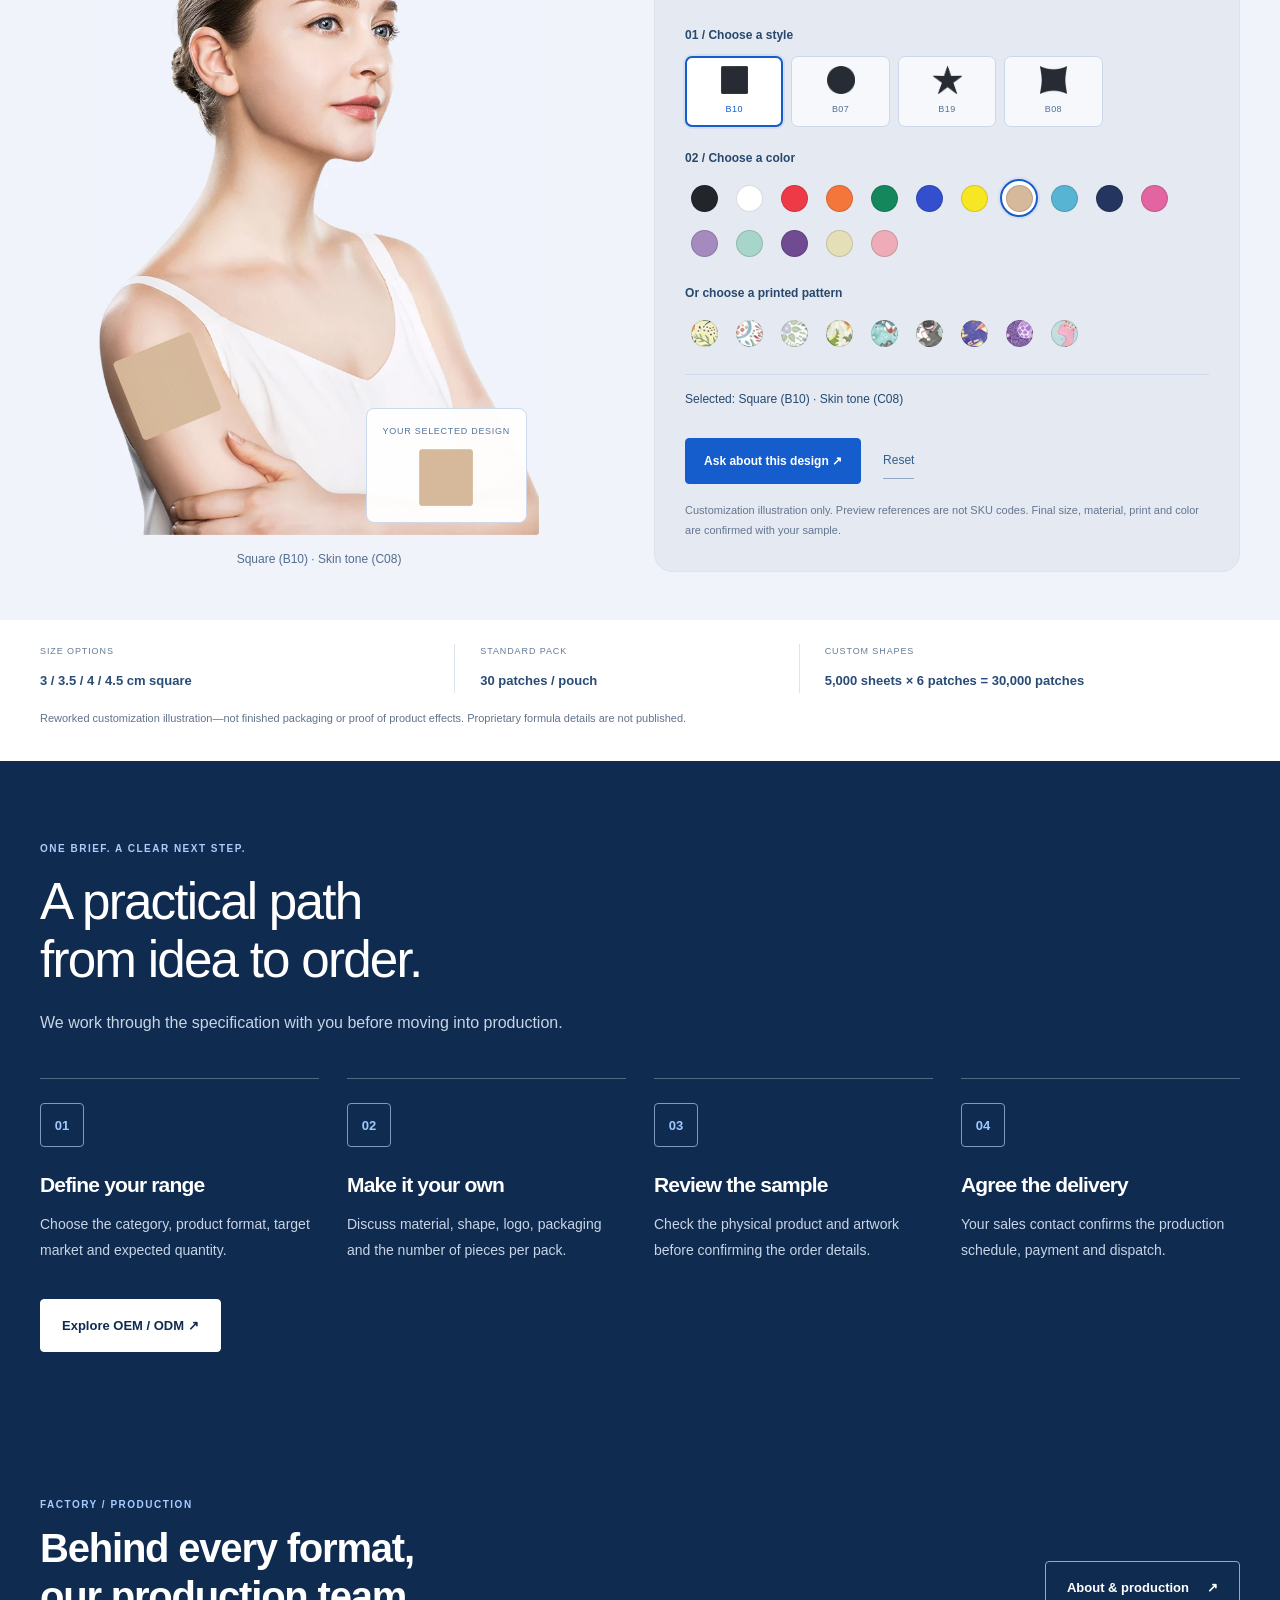
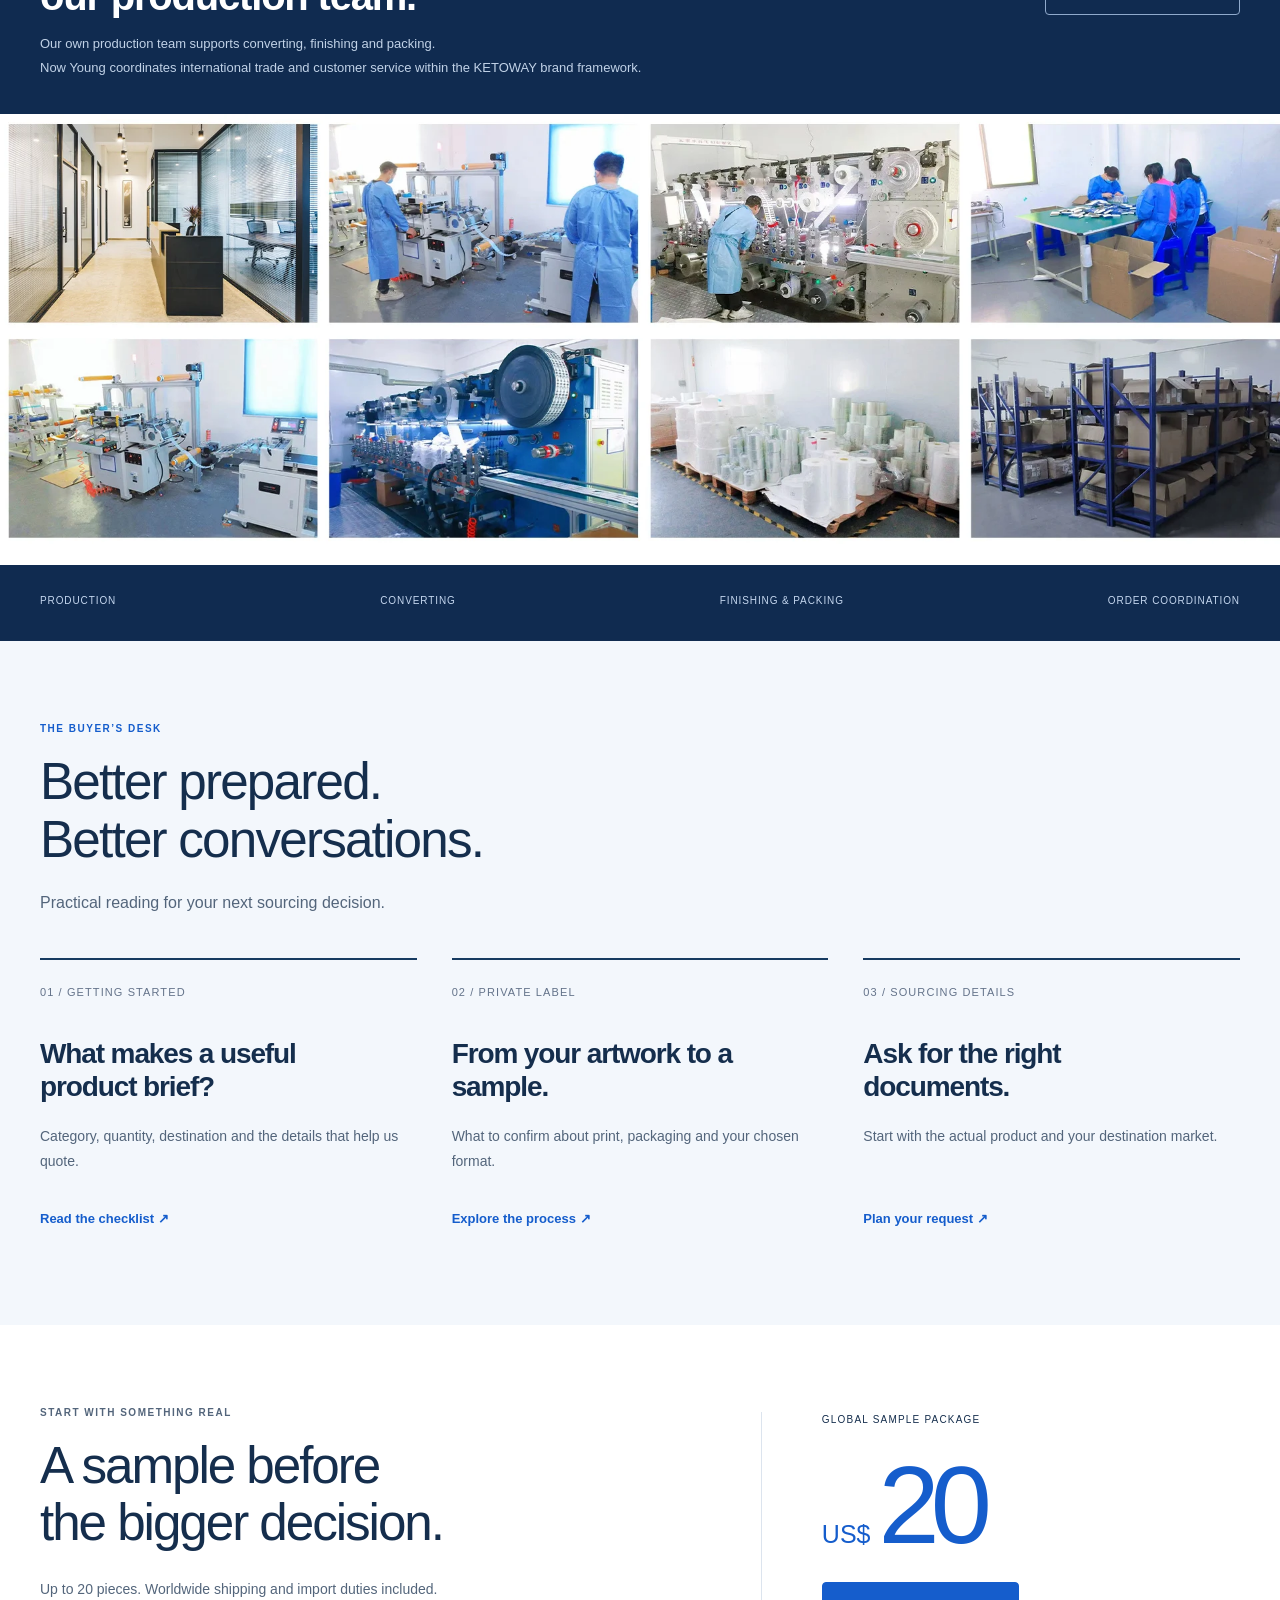
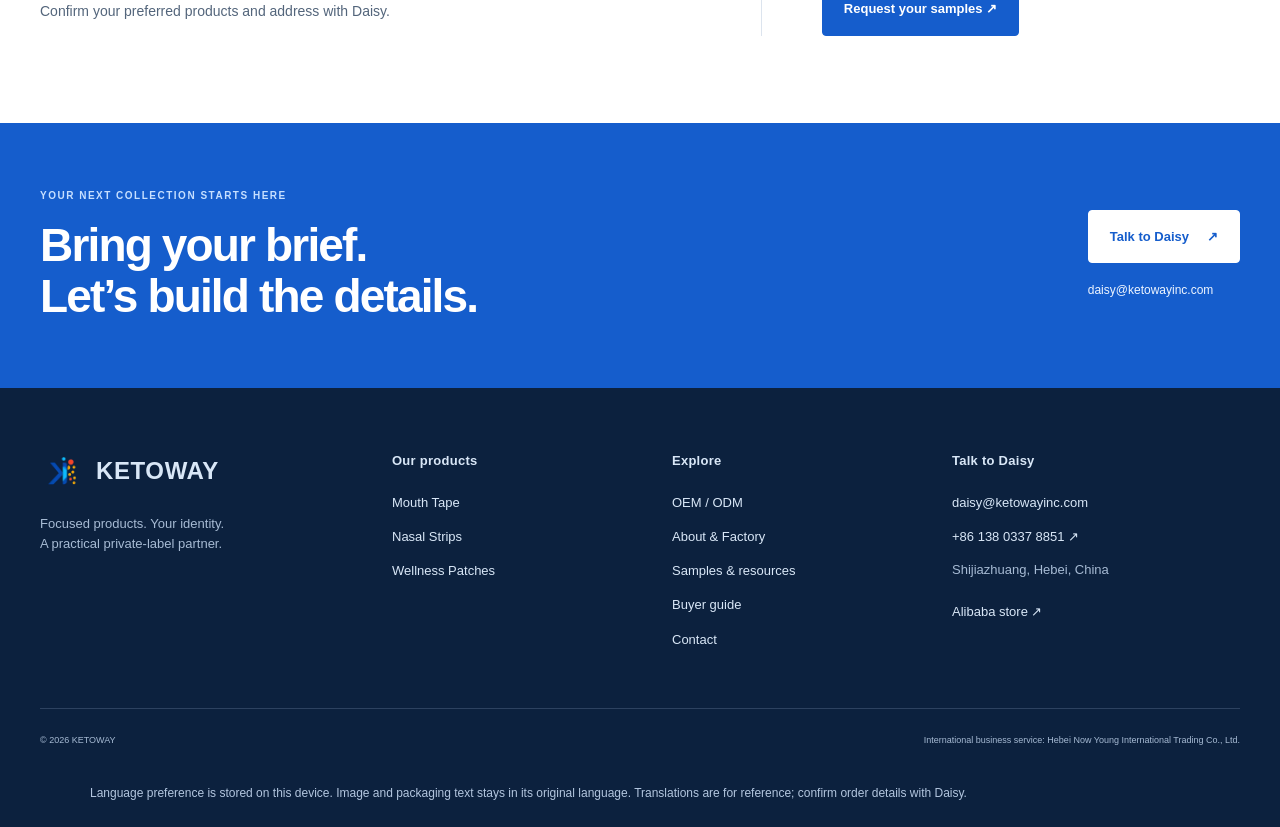
==== commit c236dfdf: "Add crawlable SEO, 404 handling, inquiry backend wiring, and tracking placeholders" ====
--- a/index.html
+++ b/index.html
@@ -1,4 +1,4 @@
-<!doctype html><html lang="en"><head><meta charset="utf-8"><meta name="viewport" content="width=device-width,initial-scale=1"><meta name="description" content="Private-label mouth tape, nasal strips and wellness patches for brands, wholesalers, Amazon sellers and retailers. Explore KETOWAY customization and US$20 samples."><meta name="theme-color" content="#102b50"><title>Private Label Mouth Tape, Nasal Strips &amp; Wellness Patches | KETOWAY</title><link rel="canonical" href="https://www.ketowayinc.com/"><link rel="stylesheet" href="styles.css?v=20260922-studio"><link rel="icon" href="assets/ketoway-logo.png"><link rel="stylesheet" href="studio.css?v=20260922-studio"><link rel="stylesheet" href="languages.css?v=20260924-refine"><link rel="stylesheet" href="design-polish.css?v=20260923-polish"><link rel="stylesheet" href="carousel.css?v=20260923-carousel"><link rel="stylesheet" href="refinement.css?v=20260924-refine"><link rel="stylesheet" href="topcontact.css?v=20260924-fit"></head><body><a class="skip" href="#main">Skip to content</a><div class="contact-strip"><div class="container" data-no-translate><a href="mailto:daisy@ketowayinc.com"><span aria-hidden="true">✉</span> daisy@ketowayinc.com</a><a href="tel:+8613803378851"><span aria-hidden="true">☎</span> +86 138 0337 8851</a><a href="https://wa.me/8613803378851" target="_blank" rel="noopener">WhatsApp ↗</a></div></div><header><div class="container header-inner"><a class="brand" href="index.html" aria-label="KETOWAY home"><img class="" src="assets/ketoway-logo.png" alt="" loading="lazy" decoding="async"><strong>KETOWAY<small>YOUR PRIVATE LABEL PARTNER</small></strong></a><button id="menu-toggle" aria-label="Open navigation" aria-controls="main-nav" aria-expanded="false">☰</button><nav id="main-nav" aria-label="Main navigation"><a href="index.html" aria-current="page">Home</a><a href="products.html">Products</a><a href="oem.html">OEM / ODM</a><a href="factory.html">About & Factory</a><a href="resources.html">Resources</a><a href="contact.html">Contact</a></nav><a class="header-quote" href="contact.html">Get a quote ↗</a></div></header><main id="main"><section class="studio-hero"><section class="hero-carousel" aria-label="KETOWAY collections"><div class="carousel-stage"><article class="carousel-slide slide-collection" id="hero-slide-0" ><div class="slide-media"><img src="assets/poster-collection.webp" alt="Company-owned mouth tape and nasal strip packaging collection" fetchpriority="high" decoding="async"></div><div class="slide-copy"><p class="eyebrow">KETOWAY / PRIVATE LABEL · OEM & ODM</p><h2>Meet your next collection.</h2><p>Mouth tape, nasal strips and wellness patches.</p><a class="button" href="products.html">Discover our products ↗</a></div></article><article class="carousel-slide slide-custom" id="hero-slide-1" hidden><div class="slide-media"><img src="assets/mouth-custom-options.jpg" alt="Mouth Tape product and packaging example" loading="lazy" decoding="async"><img src="assets/nasal-custom-options.jpg" alt="Nasal Strips product and packaging example" loading="lazy"></div><div class="slide-copy"><p class="eyebrow">OEM / ODM</p><h2>Make it your own</h2><p>Discuss material, shape, logo, packaging and the number of pieces per pack.</p><a class="button" href="oem.html">Explore OEM / ODM ↗</a></div></article><article class="carousel-slide slide-production" id="hero-slide-2" hidden><div class="slide-media"><img src="assets/poster-production.webp" alt="Actual production, converting, packing and storage photographs supplied in our company storefront source files" loading="lazy" decoding="async"></div><div class="slide-copy"><p class="eyebrow">FACTORY / PRODUCTION</p><h2>Our production team</h2><p>Our own production team supports converting, finishing and packing.</p><a class="button" href="factory.html">About & production</a></div></article><article class="carousel-slide slide-wellness" id="hero-slide-3" hidden><div class="slide-media"><img src="assets/product-sleep-patches.jpg" alt="Wellness Patches product and packaging example" loading="lazy" decoding="async"></div><div class="slide-copy"><p class="eyebrow">Wellness Patches</p><h2>More possibilities.</h2><p>Sleep, NAD+, Energy, B12 and Women’s Wellness. Standard supply and customization available.</p><a class="button" href="functional-patches.html">Explore Wellness Patches ↗</a></div></article></div><div class="carousel-controls" hidden data-no-translate><button type="button" data-carousel-prev aria-label="Previous slide">‹</button><div class="carousel-dots"><button type="button" data-carousel-dot="0" aria-controls="hero-slide-0" aria-label="Slide 1" aria-pressed="true"><span></span></button><button type="button" data-carousel-dot="1" aria-controls="hero-slide-1" aria-label="Slide 2" aria-pressed="false"><span></span></button><button type="button" data-carousel-dot="2" aria-controls="hero-slide-2" aria-label="Slide 3" aria-pressed="false"><span></span></button><button type="button" data-carousel-dot="3" aria-controls="hero-slide-3" aria-label="Slide 4" aria-pressed="false"><span></span></button></div><span class="carousel-counter" aria-hidden="true">01 / 04</span><button type="button" data-carousel-next aria-label="Next slide">›</button></div><span class="carousel-announcement" aria-live="polite" aria-atomic="true" data-no-translate></span></section><div class="studio-intro container"><p class="eyebrow">KETOWAY / PRIVATE LABEL · OEM & ODM</p><div><h1>Your brand.<br><em>Made tangible.</em></h1><div class="studio-pitch"><p>Mouth tape, nasal strips and wellness patches.<br>Product formats and packaging for your next collection.</p><div class="actions"><a class="button" href="#collections">Discover our products ↗</a><a class="button secondary" href="contact.html?request=Sample">Request $20 samples ↗</a></div><p class="studio-audience">FOR BRANDS · WHOLESALERS · AMAZON SELLERS · RETAIL CHAINS</p></div></div></div></section>
+<!doctype html><html lang="en"><head><meta charset="utf-8"><meta name="viewport" content="width=device-width,initial-scale=1"><meta name="description" content="Private label mouth tape, nasal strips and wellness patches for brands, wholesalers and retailers. Explore KETOWAY customization and US$20 samples."><meta name="theme-color" content="#102b50"><title>Private Label Mouth Tape, Nasal Strips &amp; Wellness Patches | KETOWAY</title><link rel="canonical" href="https://www.ketowayinc.com/"><meta property="og:type" content="website"><meta property="og:site_name" content="KETOWAY"><meta property="og:title" content="Private Label Mouth Tape, Nasal Strips &amp; Wellness Patches | KETOWAY"><meta property="og:description" content="Private label mouth tape, nasal strips and wellness patches for brands, wholesalers and retailers. Explore KETOWAY customization and US$20 samples."><meta property="og:image" content="https://www.ketowayinc.com/assets/poster-collection.webp"><meta property="og:url" content="https://www.ketowayinc.com/"><meta name="twitter:card" content="summary_large_image"><meta name="twitter:title" content="Private Label Mouth Tape, Nasal Strips &amp; Wellness Patches | KETOWAY"><meta name="twitter:description" content="Private label mouth tape, nasal strips and wellness patches for brands, wholesalers and retailers. Explore KETOWAY customization and US$20 samples."><meta name="twitter:image" content="https://www.ketowayinc.com/assets/poster-collection.webp"><link rel="alternate" hreflang="en" href="https://www.ketowayinc.com/?lang=en"><link rel="alternate" hreflang="de" href="https://www.ketowayinc.com/?lang=de"><link rel="alternate" hreflang="fr" href="https://www.ketowayinc.com/?lang=fr"><link rel="alternate" hreflang="es" href="https://www.ketowayinc.com/?lang=es"><link rel="alternate" hreflang="it" href="https://www.ketowayinc.com/?lang=it"><link rel="alternate" hreflang="pt-BR" href="https://www.ketowayinc.com/?lang=pt-BR"><link rel="alternate" hreflang="ru" href="https://www.ketowayinc.com/?lang=ru"><link rel="alternate" hreflang="ar" href="https://www.ketowayinc.com/?lang=ar"><link rel="alternate" hreflang="ja" href="https://www.ketowayinc.com/?lang=ja"><link rel="alternate" hreflang="zh-CN" href="https://www.ketowayinc.com/?lang=zh-CN"><link rel="alternate" hreflang="x-default" href="https://www.ketowayinc.com/"><script type="application/ld+json">{"@context":"https://schema.org","@type":"Organization","name":"KETOWAY","url":"https://www.ketowayinc.com/","logo":"https://www.ketowayinc.com/assets/ketoway-logo.png","email":"daisy@ketowayinc.com","telephone":"+8613803378851","address":{"@type":"PostalAddress","addressLocality":"Shijiazhuang","addressRegion":"Hebei","addressCountry":"CN"},"contactPoint":{"@type":"ContactPoint","name":"Daisy","contactType":"sales","email":"daisy@ketowayinc.com","telephone":"+8613803378851"},"sameAs":["https://ketoway.en.alibaba.com/"]}</script><link rel="stylesheet" href="styles.css?v=20260922-studio"><link rel="icon" href="assets/ketoway-logo.png"><link rel="stylesheet" href="studio.css?v=20260922-studio"><link rel="stylesheet" href="languages.css?v=20260924-refine"><link rel="stylesheet" href="design-polish.css?v=20260923-polish"><link rel="stylesheet" href="carousel.css?v=20260923-carousel"><link rel="stylesheet" href="refinement.css?v=20260924-refine"><link rel="stylesheet" href="topcontact.css?v=20260924-fit"></head><body><a class="skip" href="#main">Skip to content</a><div class="contact-strip"><div class="container" data-no-translate><a href="mailto:daisy@ketowayinc.com"><span aria-hidden="true">✉</span> daisy@ketowayinc.com</a><a href="tel:+8613803378851"><span aria-hidden="true">☎</span> +86 138 0337 8851</a><a href="https://wa.me/8613803378851" target="_blank" rel="noopener">WhatsApp ↗</a></div></div><header><div class="container header-inner"><a class="brand" href="index.html" aria-label="KETOWAY home"><picture><source srcset="assets/ketoway-logo.webp" type="image/webp"><img src="assets/ketoway-logo.png" alt="" loading="lazy" decoding="async"></picture><strong>KETOWAY<small>YOUR PRIVATE LABEL PARTNER</small></strong></a><button id="menu-toggle" aria-label="Open navigation" aria-controls="main-nav" aria-expanded="false">☰</button><nav id="main-nav" aria-label="Main navigation"><a href="index.html" aria-current="page">Home</a><a href="products.html">Products</a><a href="oem.html">OEM / ODM</a><a href="factory.html">About & Factory</a><a href="resources.html">Resources</a><a href="contact.html">Contact</a></nav><a class="header-quote" href="contact.html">Get a quote ↗</a></div></header><main id="main"><section class="studio-hero"><section class="hero-carousel" aria-label="KETOWAY collections"><div class="carousel-stage"><article class="carousel-slide slide-collection" id="hero-slide-0" ><div class="slide-media"><img src="assets/poster-collection.webp" alt="Company-owned mouth tape and nasal strip packaging collection" fetchpriority="high" decoding="async"></div><div class="slide-copy"><p class="eyebrow">KETOWAY / PRIVATE LABEL · OEM & ODM</p><h2>Meet your next collection.</h2><p>Mouth tape, nasal strips and wellness patches.</p><a class="button" href="products.html">Discover our products ↗</a></div></article><article class="carousel-slide slide-custom" id="hero-slide-1" hidden><div class="slide-media"><img src="assets/mouth-custom-options.jpg" alt="Mouth Tape product and packaging example" loading="lazy" decoding="async"><img src="assets/nasal-custom-options.jpg" alt="Nasal Strips product and packaging example" loading="lazy"></div><div class="slide-copy"><p class="eyebrow">OEM / ODM</p><h2>Make it your own</h2><p>Discuss material, shape, logo, packaging and the number of pieces per pack.</p><a class="button" href="oem.html">Explore OEM / ODM ↗</a></div></article><article class="carousel-slide slide-production" id="hero-slide-2" hidden><div class="slide-media"><img src="assets/poster-production.webp" alt="Actual production, converting, packing and storage photographs supplied in our company storefront source files" loading="lazy" decoding="async"></div><div class="slide-copy"><p class="eyebrow">FACTORY / PRODUCTION</p><h2>Our production team</h2><p>Our own production team supports converting, finishing and packing.</p><a class="button" href="factory.html">About & production</a></div></article><article class="carousel-slide slide-wellness" id="hero-slide-3" hidden><div class="slide-media"><img src="assets/product-sleep-patches.jpg" alt="Wellness Patches product and packaging example" loading="lazy" decoding="async"></div><div class="slide-copy"><p class="eyebrow">Wellness Patches</p><h2>More possibilities.</h2><p>Sleep, NAD+, Energy, B12 and Women’s Wellness. Standard supply and customization available.</p><a class="button" href="functional-patches.html">Explore Wellness Patches ↗</a></div></article></div><div class="carousel-controls" hidden data-no-translate><button type="button" data-carousel-prev aria-label="Previous slide">‹</button><div class="carousel-dots"><button type="button" data-carousel-dot="0" aria-controls="hero-slide-0" aria-label="Slide 1" aria-pressed="true"><span></span></button><button type="button" data-carousel-dot="1" aria-controls="hero-slide-1" aria-label="Slide 2" aria-pressed="false"><span></span></button><button type="button" data-carousel-dot="2" aria-controls="hero-slide-2" aria-label="Slide 3" aria-pressed="false"><span></span></button><button type="button" data-carousel-dot="3" aria-controls="hero-slide-3" aria-label="Slide 4" aria-pressed="false"><span></span></button></div><span class="carousel-counter" aria-hidden="true">01 / 04</span><button type="button" data-carousel-next aria-label="Next slide">›</button></div><span class="carousel-announcement" aria-live="polite" aria-atomic="true" data-no-translate></span></section><div class="studio-intro container"><p class="eyebrow">KETOWAY / PRIVATE LABEL · OEM & ODM</p><div><h1>Your brand.<br><em>Made tangible.</em></h1><div class="studio-pitch"><p>Mouth tape, nasal strips and wellness patches.<br>Product formats and packaging for your next collection.</p><div class="actions"><a class="button" href="#collections">Discover our products ↗</a><a class="button secondary" href="contact.html?request=Sample">Request $20 samples ↗</a></div><p class="studio-audience">FOR BRANDS · WHOLESALERS · AMAZON SELLERS · RETAIL CHAINS</p></div></div></div></section>
 <nav class="studio-jump container" aria-label="Homepage chapters"><a href="#collections">01 / Collections</a><a href="#customize">02 / Live design</a><a href="#partnership">03 / Partnership</a><a href="#production">04 / Production</a><a href="#buyer-journal">05 / Buyer guides</a></nav>
 <section class="range-section container" id="collections"><div class="studio-section-heading"><p class="eyebrow">THREE FOCUSED PRODUCT CATEGORIES</p><h2>Meet your next collection.</h2><p>Start with the product. Make the details your own.</p></div><article class="range-story"><a class="range-photo" href="mouth-tape.html"><img src="assets/mouth-custom-options.jpg" alt="Mouth Tape product and packaging example" loading="lazy"><span>PRODUCT & PACKAGING EXAMPLE</span></a><div class="range-story-copy"><p class="eyebrow">SHAPE YOUR SIGNATURE</p><h2>A small format.<br>A distinct identity.</h2><p>From X and lip shapes to custom openings. Explore colors, materials and packaging for a mouth tape collection that carries your brand.</p><p class="range-spec">60 × 22 / 76 × 38 mm · 30 pieces per pouch</p><div class="actions"><a class="button" href="mouth-tape.html">Explore Mouth Tape ↗</a><a class="button secondary" href="#mouth-collection">Try the live preview ↗</a></div></div></article><article class="range-story"><a class="range-photo" href="nasal-strips.html"><img src="assets/nasal-custom-options.jpg" alt="Nasal Strips product and packaging example" loading="lazy"><span>PRODUCT & PACKAGING EXAMPLE</span></a><div class="range-story-copy"><p class="eyebrow">DESIGNED AROUND YOUR RANGE</p><h2>Your next strip.<br>Down to the details.</h2><p>Choose the size, color and print. Then bring the outer packaging into the same visual language, with options confirmed for your selected format.</p><p class="range-spec">Four size options · 10 or 30 pieces per pouch</p><div class="actions"><a class="button" href="nasal-strips.html">Explore Nasal Strips ↗</a><a class="button secondary" href="#nasal-collection">Try the live preview ↗</a></div></div></article><article class="range-story"><a class="range-photo" href="functional-patches.html"><img src="assets/product-sleep-patches.jpg" alt="Wellness Patches product and packaging example" loading="lazy"><span>PRODUCT & PACKAGING EXAMPLE</span></a><div class="range-story-copy"><p class="eyebrow">BUILD A BROADER COLLECTION</p><h2>More possibilities.<br>One brand direction.</h2><p>Sleep, NAD+, B12, Energy and Women’s Wellness. Explore standard products and custom shapes without exposing proprietary formula details.</p><p class="range-spec">Four square sizes · 30 patches per pouch</p><div class="actions"><a class="button" href="functional-patches.html">Explore Wellness Patches ↗</a><a class="button secondary" href="#wellness-collection">Try the live preview ↗</a></div></div></article></section>
 <section class="studio-custom-heading container" id="customize"><p class="eyebrow">INTERACTIVE DESIGN STUDIO</p><h2>Don’t just imagine it.<br>Try a combination.</h2><p>Choose a shape and a color or print. See the wearing illustration update, then send the selected design with your inquiry.</p><nav aria-label="Choose a live preview"><a href="#mouth-collection">Mouth Tape ↓</a><a href="#nasal-collection">Nasal Strips ↓</a><a href="#wellness-collection">Wellness Patches ↓</a></nav></section><section class="collection-poster" id="mouth-collection" aria-labelledby="mouth-collection-heading"><div class="container poster-heading"><div><p class="eyebrow">01 / MOUTH TAPE COLLECTION</p><h2 id="mouth-collection-heading">More shapes. More ways to make it yours.</h2><p>Explore X, H, lip and custom-opening styles, with your logo and packaging.</p></div><a class="button" href="mouth-tape.html">Explore Mouth Tape<span aria-hidden="true">↗</span></a></div><div class="configurator" data-configurator="mouth"><p class="config-placeholder">Loading interactive preview… <a href="mouth-tape.html">View product specifications</a></p><noscript><p>Enable JavaScript to choose a shape and color. Contact Daisy for a custom design.</p></noscript></div><div class="container"><div class="poster-facts"><div><span>SIZES</span><strong>60 × 22 / 76 × 38 mm</strong></div><div><span>STANDARD PACK</span><strong>30 pieces / pouch</strong></div><div><span>MOQ</span><strong>20,000 pieces</strong></div></div><p class="poster-note">Style and color illustrations. Confirm the selected shape, material and size with our team.</p></div></section><section class="collection-poster" id="nasal-collection" aria-labelledby="nasal-collection-heading"><div class="container poster-heading"><div><p class="eyebrow">02 / NASAL STRIP COLLECTION</p><h2 id="nasal-collection-heading">Your color. Your print. Your nasal strip.</h2><p>Choose your format, print and outer packaging for your next nasal strip range.</p></div><a class="button" href="nasal-strips.html">Explore Nasal Strips<span aria-hidden="true">↗</span></a></div><div class="configurator" data-configurator="nasal"><p class="config-placeholder">Loading interactive preview… <a href="nasal-strips.html">View product specifications</a></p><noscript><p>Enable JavaScript to choose a shape and color. Contact Daisy for a custom design.</p></noscript></div><div class="container"><div class="poster-facts"><div><span>SIZE OPTIONS</span><strong>43 × 12.5 / 55 × 16 / 60 × 22 / 66 × 19 mm</strong></div><div><span>STANDARD PACK</span><strong>10 or 30 pieces / pouch</strong></div><div><span>MOQ</span><strong>10,000 stock / 20,000 custom-logo pieces</strong></div></div><p class="poster-note">Appearance examples, not a size-to-model drawing. Final specifications are confirmed for your selected product.</p></div></section><section class="collection-poster" id="wellness-collection" aria-labelledby="wellness-collection-heading"><div class="container poster-heading"><div><p class="eyebrow">03 / WELLNESS PATCH COLLECTION</p><h2 id="wellness-collection-heading">A broader wellness range. Your own identity.</h2><p>Sleep, NAD+, Energy, B12 and Women’s Wellness. Standard supply and customization available.</p></div><a class="button" href="functional-patches.html">Explore Wellness Patches<span aria-hidden="true">↗</span></a></div><div class="configurator" data-configurator="body"><p class="config-placeholder">Loading interactive preview… <a href="functional-patches.html">View product specifications</a></p><noscript><p>Enable JavaScript to choose a shape and color. Contact Daisy for a custom design.</p></noscript></div><div class="container"><div class="poster-facts"><div><span>SIZE OPTIONS</span><strong>3 / 3.5 / 4 / 4.5 cm square</strong></div><div><span>STANDARD PACK</span><strong>30 patches / pouch</strong></div><div><span>CUSTOM SHAPES</span><strong>5,000 sheets × 6 patches = 30,000 patches</strong></div></div><p class="poster-note">Reworked customization illustration—not finished packaging or proof of product effects. Proprietary formula details are not published.</p></div></section>
@@ -7,4 +7,4 @@
 <div id="production"><section class="production-poster"><div class="container poster-heading"><div><p class="eyebrow">FACTORY / PRODUCTION</p><h2>Behind every format,<br>our production team.</h2><p>Our own production team supports converting, finishing and packing.<br>Now Young coordinates international trade and customer service within the KETOWAY brand framework.</p></div><a class="button secondary" href="factory.html">About & production<span aria-hidden="true">↗</span></a></div><a href="factory.html" class="production-art"><img src="assets/poster-production.webp" alt="Actual production, converting, packing and storage photographs supplied in our company storefront source files" width="1920" height="899" loading="lazy" decoding="async"></a><div class="container production-caption"><span>PRODUCTION</span><span>CONVERTING</span><span>FINISHING & PACKING</span><span>ORDER COORDINATION</span></div></section>
 </div>
 <section class="section studio-journal" id="buyer-journal"><div class="container"><div class="studio-section-heading"><p class="eyebrow">THE BUYER’S DESK</p><h2>Better prepared.<br>Better conversations.</h2><p>Practical reading for your next sourcing decision.</p></div><div class="journal-grid"><a href="buyer-guide.html#brief"><span>01 / GETTING STARTED</span><h3>What makes a useful product brief?</h3><p>Category, quantity, destination and the details that help us quote.</p><b>Read the checklist ↗</b></a><a href="buyer-guide.html#artwork"><span>02 / PRIVATE LABEL</span><h3>From your artwork to a sample.</h3><p>What to confirm about print, packaging and your chosen format.</p><b>Explore the process ↗</b></a><a href="buyer-guide.html#documents"><span>03 / SOURCING DETAILS</span><h3>Ask for the right documents.</h3><p>Start with the actual product and your destination market.</p><b>Plan your request ↗</b></a></div></div></section>
-<section class="studio-sample"><div class="container"><div><p class="eyebrow">START WITH SOMETHING REAL</p><h2>A sample before<br>the bigger decision.</h2><p>Up to 20 pieces. Worldwide shipping and import duties included.<br>Confirm your preferred products and address with Daisy.</p></div><div class="studio-price"><span>GLOBAL SAMPLE PACKAGE</span><strong><small>US$</small>20</strong><a class="button" href="contact.html?request=Sample">Request your samples ↗</a></div></div></section><section class="cta"><div class="container cta-inner"><div><p class="eyebrow">YOUR NEXT COLLECTION STARTS HERE</p><h2>Bring your brief.<br>Let’s build the details.</h2></div><div><a class="button" href="contact.html">Talk to Daisy<span aria-hidden="true">↗</span></a><a class="email-link" href="mailto:daisy@ketowayinc.com">daisy@ketowayinc.com</a></div></div></section></main><footer><div class="container footer-grid"><div><a class="brand" href="index.html"><img class="" src="assets/ketoway-logo.png" alt="" loading="lazy" decoding="async"><strong>KETOWAY</strong></a><p>Focused products. Your identity.<br>A practical private-label partner.</p></div><div><h3>Our products</h3><a href="mouth-tape.html">Mouth Tape</a><a href="nasal-strips.html">Nasal Strips</a><a href="functional-patches.html">Wellness Patches</a></div><div><h3>Explore</h3><a href="oem.html">OEM / ODM</a><a href="factory.html">About & Factory</a><a href="resources.html">Samples & resources</a><a href="buyer-guide.html">Buyer guide</a><a href="contact.html">Contact</a></div><div><h3>Talk to Daisy</h3><a href="mailto:daisy@ketowayinc.com">daisy@ketowayinc.com</a><a href="https://wa.me/8613803378851" target="_blank" rel="noopener">+86 138 0337 8851 ↗</a><p>Shijiazhuang, Hebei, China</p><a href="https://ketoway.en.alibaba.com/" target="_blank" rel="noopener">Alibaba store ↗</a></div></div><div class="container footer-bottom"><span>© 2026 KETOWAY</span><span>International business service: Hebei Now Young International Trading Co., Ltd.</span></div><div class="language-note container" data-language-note></div></footer><a class="floating-contact" href="https://wa.me/8613803378851" target="_blank" rel="noopener" aria-label="Contact Daisy on WhatsApp">WhatsApp ↗</a><script src="script.js?v=20260922-studio"></script><script src="config-data.js?v=20260922-studio"></script><script src="configurator.js?v=20260924-refine"></script><script src="studio.js?v=20260922-studio"></script><script src="translations.js?v=20260923-flags10"></script><script src="languages.js?v=20260923-flags10"></script><script src="carousel.js?v=20260924-refine"></script></body></html>+<section class="studio-sample"><div class="container"><div><p class="eyebrow">START WITH SOMETHING REAL</p><h2>A sample before<br>the bigger decision.</h2><p>Up to 20 pieces. Worldwide shipping and import duties included.<br>Confirm your preferred products and address with Daisy.</p></div><div class="studio-price"><span>GLOBAL SAMPLE PACKAGE</span><strong><small>US$</small>20</strong><a class="button" href="contact.html?request=Sample">Request your samples ↗</a></div></div></section><section class="cta"><div class="container cta-inner"><div><p class="eyebrow">YOUR NEXT COLLECTION STARTS HERE</p><h2>Bring your brief.<br>Let’s build the details.</h2></div><div><a class="button" href="contact.html">Talk to Daisy<span aria-hidden="true">↗</span></a><a class="email-link" href="mailto:daisy@ketowayinc.com">daisy@ketowayinc.com</a></div></div></section></main><footer><div class="container footer-grid"><div><a class="brand" href="index.html"><picture><source srcset="assets/ketoway-logo.webp" type="image/webp"><img src="assets/ketoway-logo.png" alt="" loading="lazy" decoding="async"></picture><strong>KETOWAY</strong></a><p>Focused products. Your identity.<br>A practical private-label partner.</p></div><div><h3>Our products</h3><a href="mouth-tape.html">Mouth Tape</a><a href="nasal-strips.html">Nasal Strips</a><a href="functional-patches.html">Wellness Patches</a></div><div><h3>Explore</h3><a href="oem.html">OEM / ODM</a><a href="factory.html">About & Factory</a><a href="resources.html">Samples & resources</a><a href="buyer-guide.html">Buyer guide</a><a href="contact.html">Contact</a></div><div><h3>Talk to Daisy</h3><a href="mailto:daisy@ketowayinc.com">daisy@ketowayinc.com</a><a href="https://wa.me/8613803378851" target="_blank" rel="noopener">+86 138 0337 8851 ↗</a><p>Shijiazhuang, Hebei, China</p><a href="https://ketoway.en.alibaba.com/" target="_blank" rel="noopener">Alibaba store ↗</a></div></div><div class="container footer-bottom"><span>© 2026 KETOWAY</span><span>International business service: Hebei Now Young International Trading Co., Ltd.</span></div><div class="language-note container" data-language-note></div></footer><a class="floating-contact" href="https://wa.me/8613803378851" target="_blank" rel="noopener" aria-label="Contact Daisy on WhatsApp">WhatsApp ↗</a><script src="ketoway-tracking.js?v=20261009"></script><script src="script.js?v=20261009"></script><script src="ketoway-analytics.js?v=20261009"></script><script src="config-data.js?v=20260922-studio"></script><script src="configurator.js?v=20260924-refine"></script><script src="studio.js?v=20260922-studio"></script><script src="translations.js?v=20260923-flags10"></script><script src="languages.js?v=20260923-flags10"></script><script src="carousel.js?v=20260924-refine"></script></body></html>
